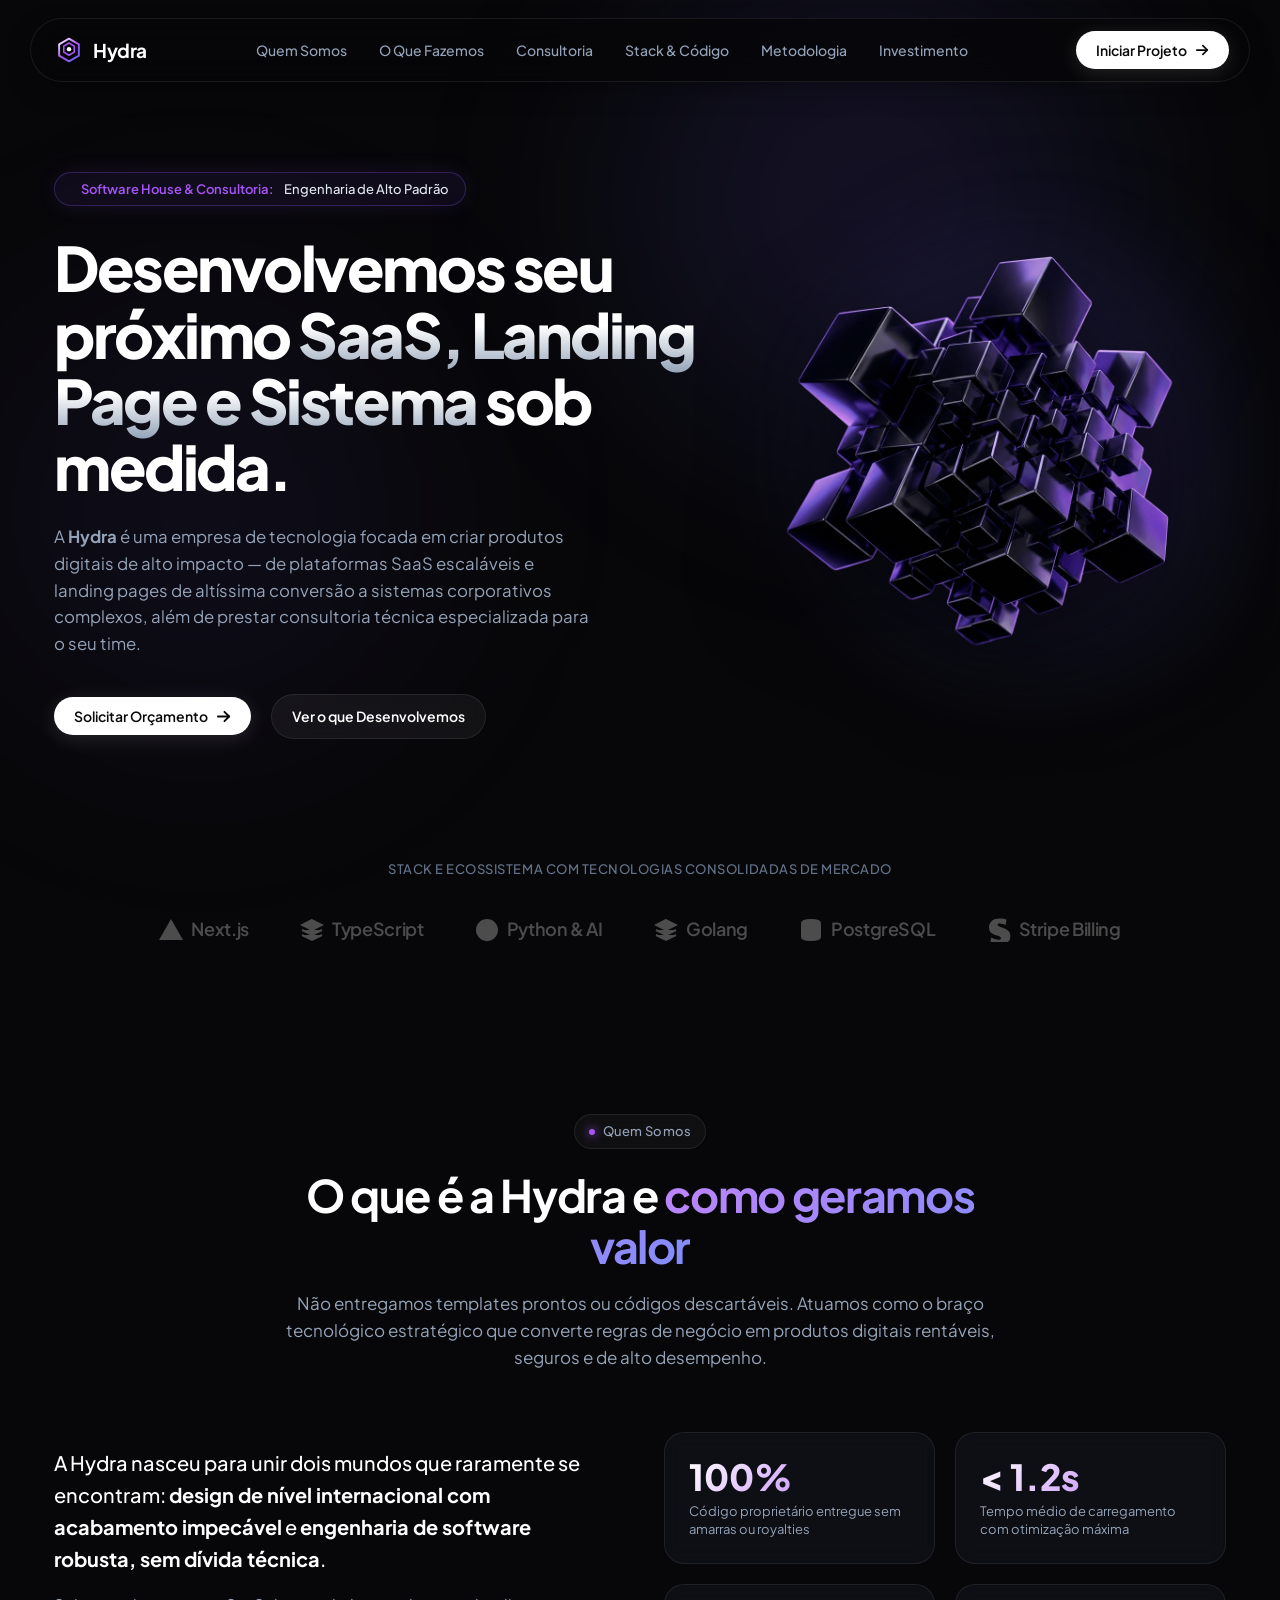
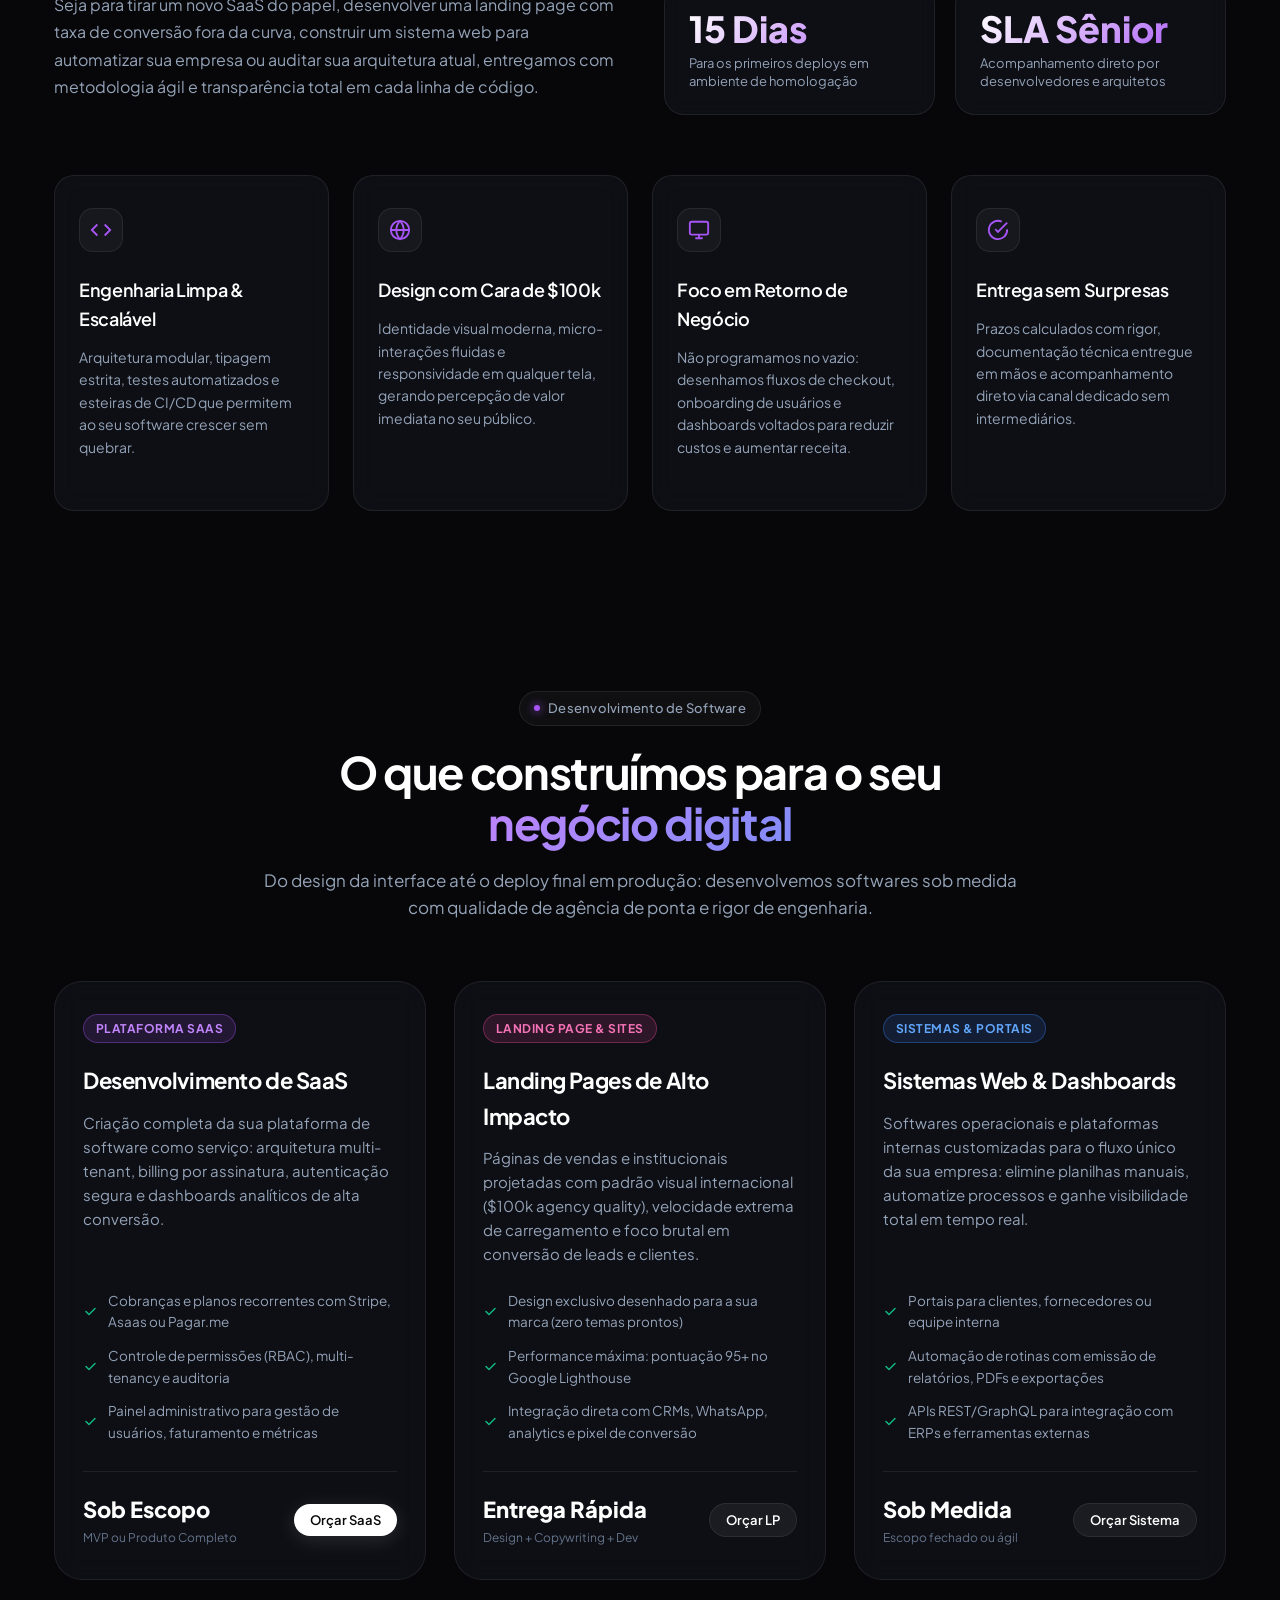
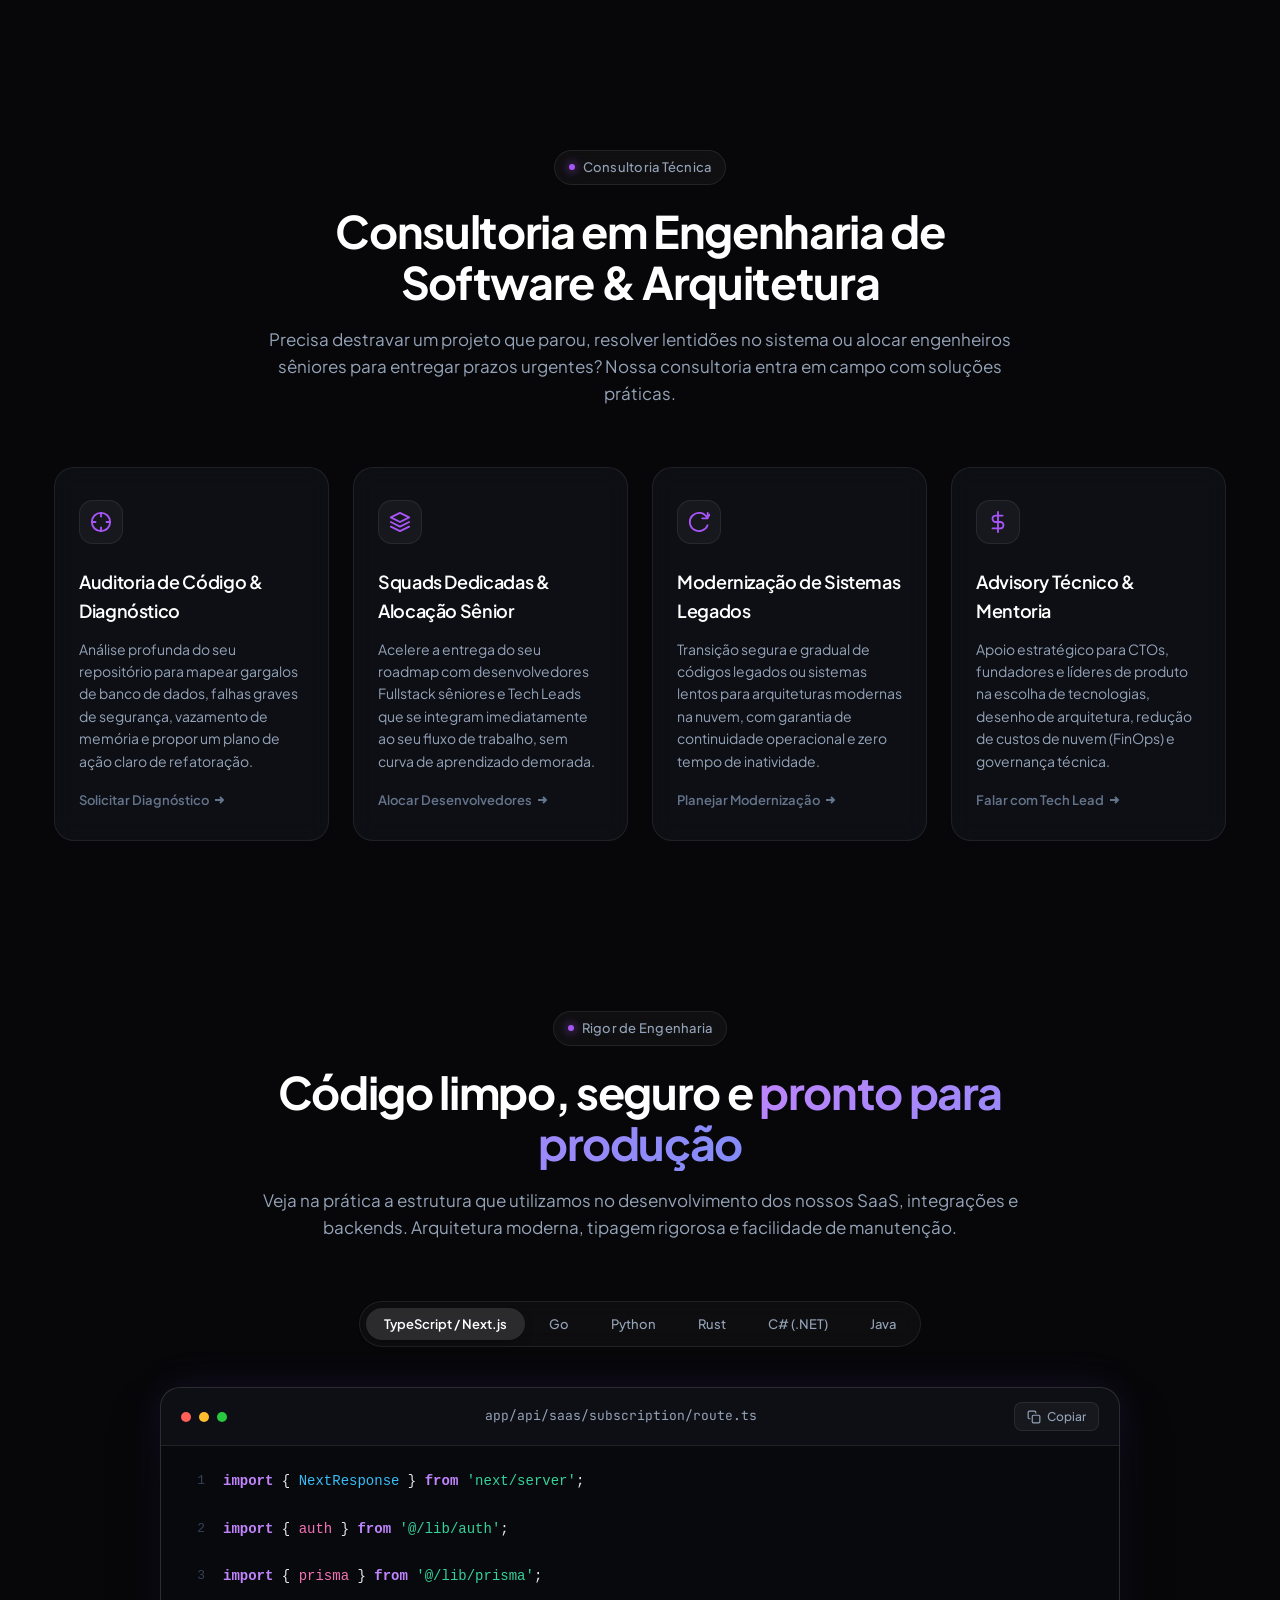
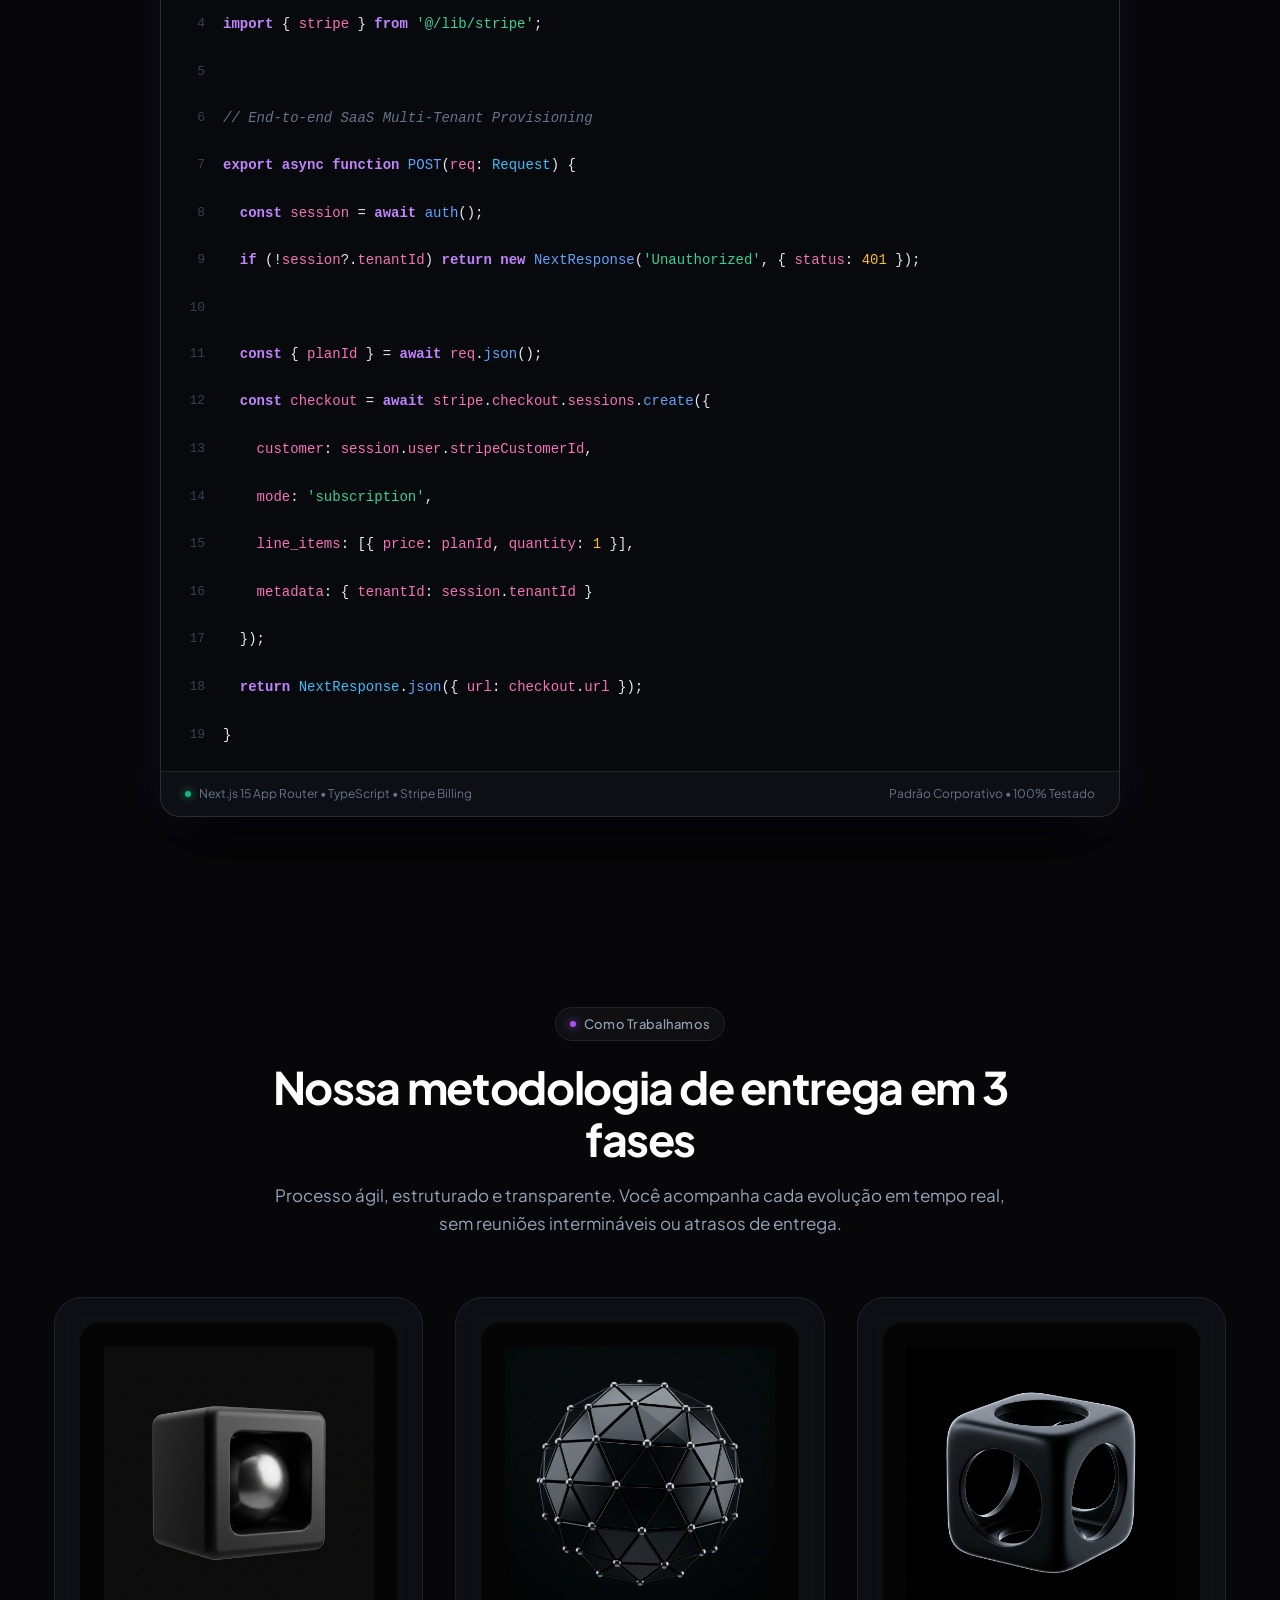
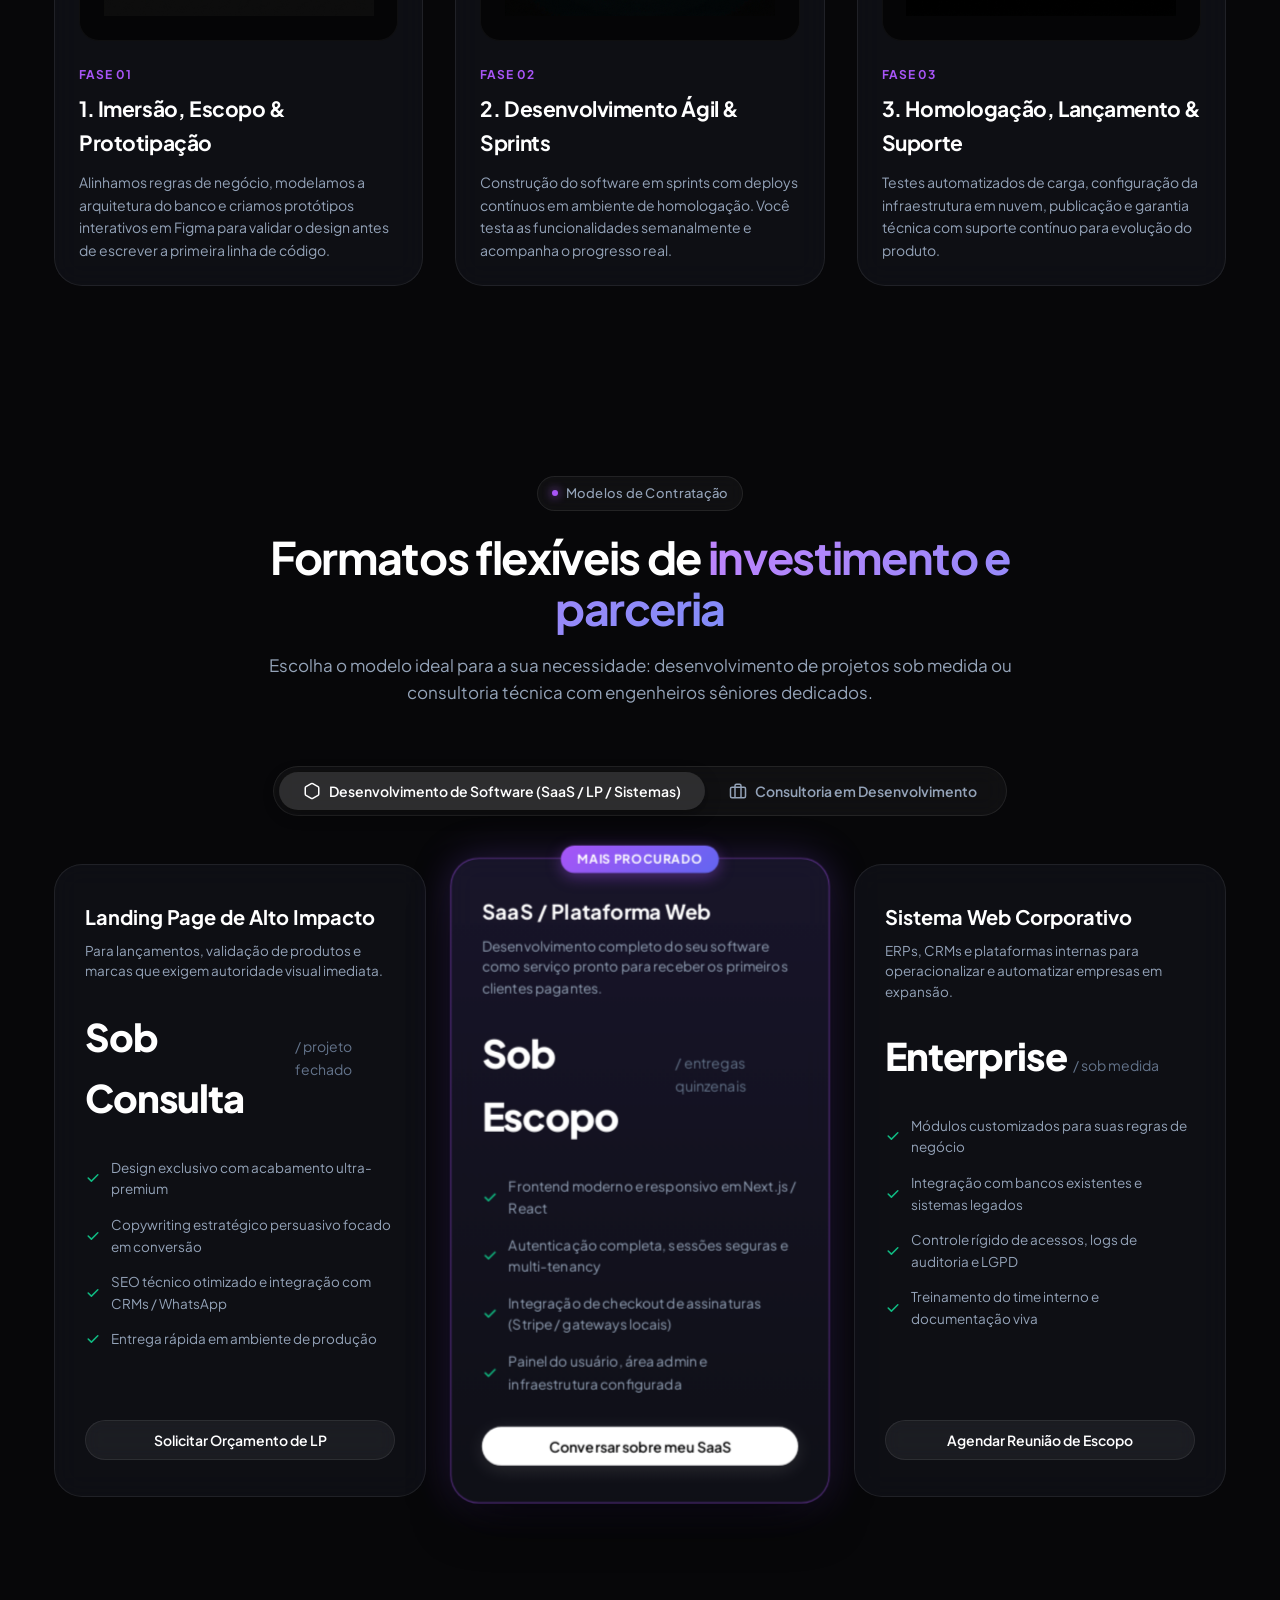
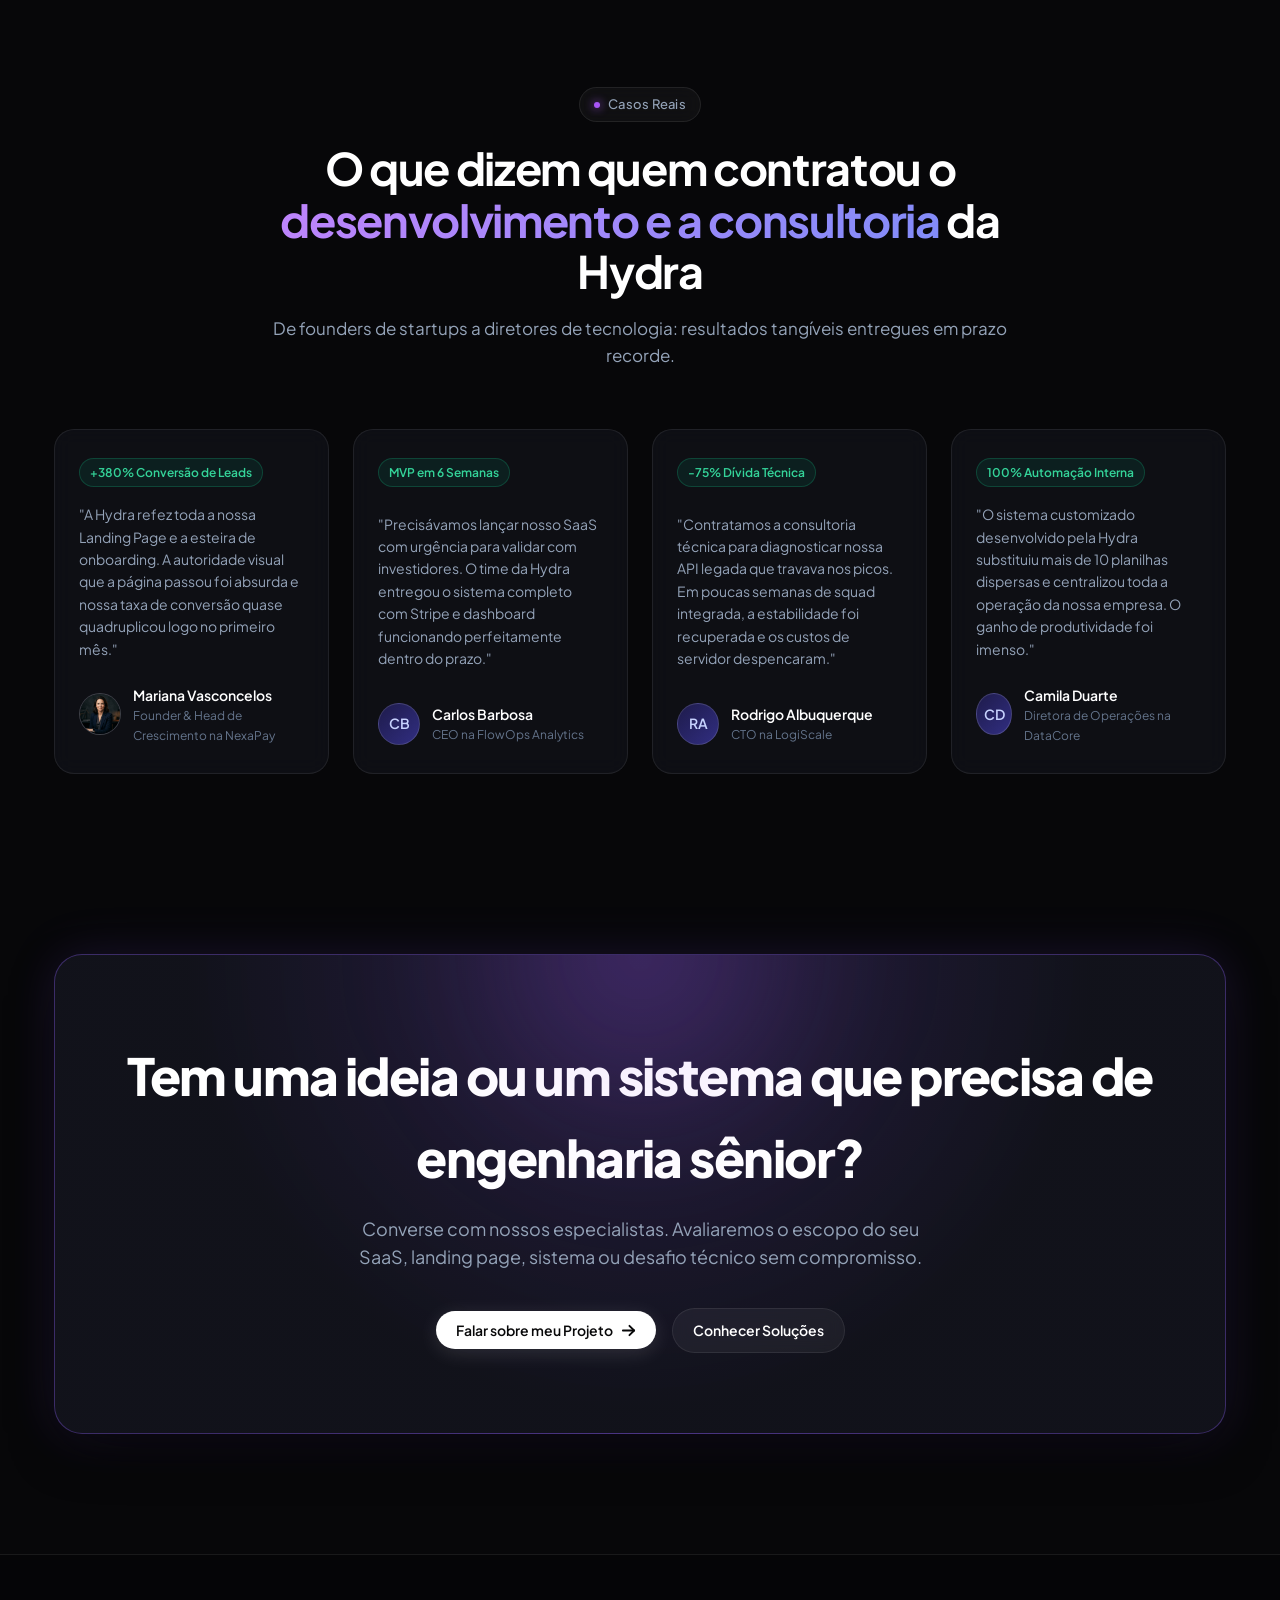
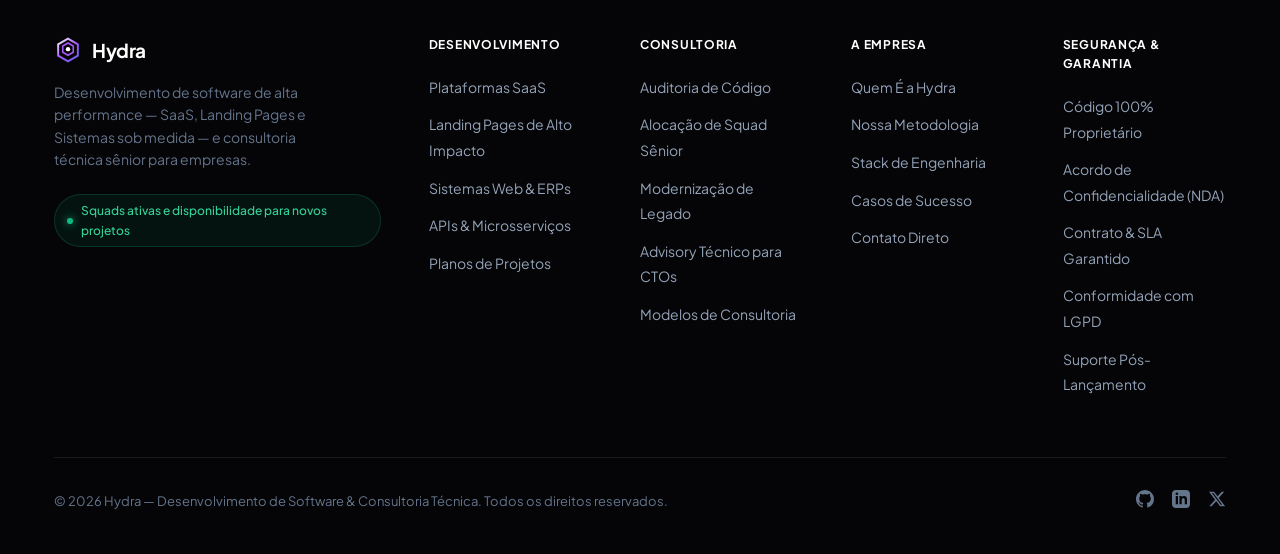
==== index.html @ 6af29d2d "firt commit" ====
<!DOCTYPE html>
<html lang="pt-BR">

<head>
  <meta charset="UTF-8">
  <meta name="viewport" content="width=device-width, initial-scale=1.0">
  <title>Hydra One — Desenvolvimento de Software & Consultoria Especializada</title>
  <meta name="description"
    content="A Hydra desenvolve softwares sob medida como SaaS, Landing Pages de alto impacto e sistemas corporativos, além de prestar consultoria técnica para acelerar e blindar a engenharia da sua empresa.">
  <meta name="theme-color" content="#070709">

  <!-- Open Graph -->
  <meta property="og:title" content="Hydra One — Desenvolvimento de Software & Consultoria">
  <meta property="og:description"
    content="Construímos SaaS, Landing Pages de alta conversão, sistemas corporativos e prestamos consultoria técnica sênior para times de desenvolvimento.">
  <meta property="og:type" content="website">

  <!-- Stylesheets -->
  <link rel="stylesheet" href="css/variables.css">
  <link rel="stylesheet" href="css/styles.css">
</head>

<body>

  <!-- ==========================================================================
       Header & Floating Glassmorphism Navigation
       ========================================================================== -->
  <header class="header-wrapper" id="main-header">
    <nav class="navbar" aria-label="Navegação Principal">
      <a href="#hero" class="logo-brand" id="brand-logo">
        <!-- Modern Geometric Hydra SVG Logo -->
        <svg class="logo-icon" viewBox="0 0 32 32" fill="none" xmlns="http://www.w3.org/2000/svg">
          <path d="M16 3L27.2583 9.5V22.5L16 29L4.74167 22.5V9.5L16 3Z" stroke="url(#hydra-grad)" stroke-width="2.2"
            stroke-linejoin="round" />
          <path d="M16 8L22 11.5V18.5L16 22L10 18.5V11.5L16 8Z" stroke="#a855f7" stroke-width="1.8"
            stroke-linejoin="round" />
          <circle cx="16" cy="15" r="2.5" fill="#ffffff" />
          <defs>
            <linearGradient id="hydra-grad" x1="4.74" y1="3" x2="27.25" y2="29" gradientUnits="userSpaceOnUse">
              <stop stop-color="#ffffff" />
              <stop offset="0.5" stop-color="#a855f7" />
              <stop offset="1" stop-color="#6366f1" />
            </linearGradient>
          </defs>
        </svg>
        <span>Hydra</span>
      </a>

      <ul class="nav-links">
        <li class="nav-item"><a href="#about">Quem Somos</a></li>
        <li class="nav-item"><a href="#solutions">O Que Fazemos</a></li>
        <li class="nav-item"><a href="#consulting">Consultoria</a></li>
        <li class="nav-item"><a href="#showcase">Stack & Código</a></li>
        <li class="nav-item"><a href="#how-it-works">Metodologia</a></li>
        <li class="nav-item"><a href="#pricing">Investimento</a></li>
      </ul>

      <div class="nav-actions">
        <button class="btn btn-primary" data-action="open-consultation" id="nav-cta-btn">
          <span>Iniciar Projeto</span>
          <svg width="14" height="14" viewBox="0 0 16 16" fill="none" stroke="currentColor" stroke-width="2"
            stroke-linecap="round" stroke-linejoin="round">
            <line x1="2" y1="8" x2="14" y2="8"></line>
            <polyline points="9 3 14 8 9 13"></polyline>
          </svg>
        </button>
        <button class="mobile-toggle" id="mobile-menu-toggle" aria-label="Abrir menu mobile">
          <svg width="22" height="22" viewBox="0 0 24 24" fill="none" stroke="currentColor" stroke-width="2">
            <line x1="3" y1="12" x2="21" y2="12"></line>
            <line x1="3" y1="6" x2="21" y2="6"></line>
            <line x1="3" y1="18" x2="21" y2="18"></line>
          </svg>
        </button>
      </div>
    </nav>
  </header>

  <!-- Mobile Menu Drawer (Oculto no Desktop) -->
  <div class="mobile-menu" id="mobile-menu-drawer">
    <a href="#about">Quem Somos</a>
    <a href="#solutions">O Que Fazemos</a>
    <a href="#consulting">Consultoria</a>
    <a href="#showcase">Stack & Código</a>
    <a href="#how-it-works">Metodologia</a>
    <a href="#pricing">Investimento</a>
    <button class="btn btn-primary" data-action="open-consultation" style="width: 100%; margin-top: 8px;">
      <span>Iniciar Projeto</span>
    </button>
  </div>

  <main>
    <!-- ==========================================================================
         Hero Section
         ========================================================================== -->
    <section class="hero-section" id="hero">
      <div class="container">
        <div class="hero-grid">
          <div class="hero-content">
            <div class="announcement-badge">
              <span class="dot"></span>
              <span class="badge-tag">Software House & Consultoria:</span>
              <span>Engenharia de Alto Padrão</span>
            </div>

            <h1 class="hero-title">
              Desenvolvemos seu próximo <span class="text-gradient">SaaS, Landing Page e Sistema</span> sob medida.
            </h1>

            <p class="hero-subtitle">
              A <strong>Hydra</strong> é uma empresa de tecnologia focada em criar produtos digitais de alto impacto —
              de plataformas SaaS escaláveis e landing pages de altíssima conversão a sistemas corporativos complexos,
              além de prestar consultoria técnica especializada para o seu time.
            </p>

            <div class="hero-cta-group">
              <button class="btn btn-primary" data-action="open-consultation" id="hero-primary-cta">
                <span>Solicitar Orçamento</span>
                <svg width="15" height="15" viewBox="0 0 16 16" fill="none" stroke="currentColor" stroke-width="2"
                  stroke-linecap="round" stroke-linejoin="round">
                  <line x1="2" y1="8" x2="14" y2="8"></line>
                  <polyline points="9 3 14 8 9 13"></polyline>
                </svg>
              </button>

              <a href="#solutions" class="btn btn-secondary" id="hero-secondary-cta">
                <span>Ver o que Desenvolvemos</span>
              </a>
            </div>
          </div>

          <!-- Hero 3D Metallic Cubes Visual (Fundo Transparente) -->
          <div class="hero-visual">
            <div class="visual-ambient-glow"></div>
            <div class="hero-image-wrapper">
              <img src="assets/images/hero-cubes.png" alt="Composição 3D de blocos de obsidiana e cromo da Hydra"
                class="hero-3d-img" width="520" height="520">
            </div>
          </div>
        </div>
      </div>
    </section>

    <!-- ==========================================================================
         Partners & Technologies Strip
         ========================================================================== -->
    <section class="partners-section">
      <div class="container">
        <p class="partners-title">Stack e ecossistema com tecnologias consolidadas de mercado</p>
        <div class="partners-strip">
          <div class="partner-logo" title="Next.js & React">
            <svg viewBox="0 0 24 24" fill="currentColor">
              <path d="M12 1L24 22H0L12 1Z" />
            </svg>
            <span>Next.js</span>
          </div>
          <div class="partner-logo" title="Node.js & TypeScript">
            <svg viewBox="0 0 24 24" fill="none" stroke="currentColor" stroke-width="2">
              <path d="M12 2L2 7l10 5 10-5-10-5zM2 17l10 5 10-5M2 12l10 5 10-5" />
            </svg>
            <span>TypeScript</span>
          </div>
          <div class="partner-logo" title="Python">
            <svg viewBox="0 0 24 24" fill="none" stroke="currentColor" stroke-width="2">
              <circle cx="12" cy="12" r="10"></circle>
              <path d="M12 2a14.5 14.5 0 0 0 0 20 14.5 14.5 0 0 0 0-20M2 12h20" />
            </svg>
            <span>Python & AI</span>
          </div>
          <div class="partner-logo" title="Go">
            <svg viewBox="0 0 24 24" fill="none" stroke="currentColor" stroke-width="2">
              <polygon points="12 2 2 7 12 12 22 7 12 2"></polygon>
              <polyline points="2 17 12 22 22 17"></polyline>
              <polyline points="2 12 12 17 22 12"></polyline>
            </svg>
            <span>Golang</span>
          </div>
          <div class="partner-logo" title="PostgreSQL">
            <svg viewBox="0 0 24 24" fill="none" stroke="currentColor" stroke-width="2">
              <ellipse cx="12" cy="5" rx="9" ry="3"></ellipse>
              <path d="M21 12c0 1.66-4 3-9 3s-9-1.34-9-3"></path>
              <path d="M3 5v14c0 1.66 4 3 9 3s9-1.34 9-3V5"></path>
            </svg>
            <span>PostgreSQL</span>
          </div>
          <div class="partner-logo" title="Stripe">
            <svg viewBox="0 0 24 24">
              <path
                d="M13.976 9.15c-2.172-.806-3.356-1.426-3.356-2.409 0-.831.683-1.305 1.901-1.305 2.227 0 4.515.858 6.09 1.631l.89-5.494C18.252.975 15.697.5 12.607.5 6.075.5 2.015 3.905 2.015 9.429c0 5.494 4.398 6.942 8.653 8.369 2.45.819 3.255 1.543 3.255 2.502 0 .973-.854 1.487-2.327 1.487-2.378 0-5.385-1.127-7.447-2.263L3.26 25.12c2.197 1.096 5.485 1.88 8.89 1.88 6.837 0 11.233-3.23 11.233-9.012 0-5.69-4.237-7.25-9.407-8.838z" />
            </svg>
            <span>Stripe Billing</span>
          </div>
        </div>
      </div>
    </section>

    <!-- ==========================================================================
         ABOUT HYDRA (Quem é a Hydra e o que nos diferencia)
         ========================================================================== -->
    <section class="about-section" id="about">
      <div class="container">
        <div class="section-header">
          <div class="section-badge">
            <span class="dot"></span>
            <span>Quem Somos</span>
          </div>
          <h2 class="section-title">
            O que é a Hydra e <span class="text-purple">como geramos valor</span>
          </h2>
          <p class="section-description">
            Não entregamos templates prontos ou códigos descartáveis. Atuamos como o braço tecnológico estratégico que
            converte regras de negócio em produtos digitais rentáveis, seguros e de alto desempenho.
          </p>
        </div>

        <div class="about-intro-grid">
          <div>
            <p class="about-text-lead">
              A Hydra nasceu para unir dois mundos que raramente se encontram: <strong>design de nível internacional com
                acabamento impecável</strong> e <strong>engenharia de software robusta, sem dívida técnica</strong>.
            </p>
            <p class="about-text-sub">
              Seja para tirar um novo SaaS do papel, desenvolver uma landing page com taxa de conversão fora da curva,
              construir um sistema web para automatizar sua empresa ou auditar sua arquitetura atual, entregamos com
              metodologia ágil e transparência total em cada linha de código.
            </p>
          </div>

          <div class="about-stats-strip">
            <div class="about-stat-box">
              <div class="about-stat-num">100%</div>
              <div class="about-stat-label">Código proprietário entregue sem amarras ou royalties</div>
            </div>
            <div class="about-stat-box">
              <div class="about-stat-num">&lt; 1.2s</div>
              <div class="about-stat-label">Tempo médio de carregamento com otimização máxima</div>
            </div>
            <div class="about-stat-box">
              <div class="about-stat-num">15 Dias</div>
              <div class="about-stat-label">Para os primeiros deploys em ambiente de homologação</div>
            </div>
            <div class="about-stat-box">
              <div class="about-stat-num">SLA Sênior</div>
              <div class="about-stat-label">Acompanhamento direto por desenvolvedores e arquitetos</div>
            </div>
          </div>
        </div>

        <!-- 4 Pillars Grid -->
        <div class="about-pillars-grid">
          <div class="feature-card">
            <div class="feature-icon-box">
              <svg viewBox="0 0 24 24" fill="none" stroke="currentColor" stroke-width="2">
                <polyline points="16 18 22 12 16 6"></polyline>
                <polyline points="8 6 2 12 8 18"></polyline>
              </svg>
            </div>
            <h3 class="feature-title">Engenharia Limpa & Escalável</h3>
            <p class="feature-text">
              Arquitetura modular, tipagem estrita, testes automatizados e esteiras de CI/CD que permitem ao seu
              software
              crescer sem quebrar.
            </p>
          </div>

          <div class="feature-card">
            <div class="feature-icon-box">
              <svg viewBox="0 0 24 24" fill="none" stroke="currentColor" stroke-width="2">
                <circle cx="12" cy="12" r="10"></circle>
                <path d="M12 2a14.5 14.5 0 0 0 0 20 14.5 14.5 0 0 0 0-20"></path>
                <path d="M2 12h20"></path>
              </svg>
            </div>
            <h3 class="feature-title">Design com Cara de $100k</h3>
            <p class="feature-text">
              Identidade visual moderna, micro-interações fluidas e responsividade em qualquer tela, gerando percepção
              de valor imediata no seu público.
            </p>
          </div>

          <div class="feature-card">
            <div class="feature-icon-box">
              <svg viewBox="0 0 24 24" fill="none" stroke="currentColor" stroke-width="2">
                <rect x="2" y="3" width="20" height="14" rx="2" ry="2"></rect>
                <line x1="8" y1="21" x2="16" y2="21"></line>
                <line x1="12" y1="17" x2="12" y2="21"></line>
              </svg>
            </div>
            <h3 class="feature-title">Foco em Retorno de Negócio</h3>
            <p class="feature-text">
              Não programamos no vazio: desenhamos fluxos de checkout, onboarding de usuários e dashboards voltados para
              reduzir custos e aumentar receita.
            </p>
          </div>

          <div class="feature-card">
            <div class="feature-icon-box">
              <svg viewBox="0 0 24 24" fill="none" stroke="currentColor" stroke-width="2">
                <path d="M22 11.08V12a10 10 0 1 1-5.93-9.14"></path>
                <polyline points="22 4 12 14.01 9 11.01"></polyline>
              </svg>
            </div>
            <h3 class="feature-title">Entrega sem Surpresas</h3>
            <p class="feature-text">
              Prazos calculados com rigor, documentação técnica entregue em mãos e acompanhamento direto via canal
              dedicado sem intermediários.
            </p>
          </div>
        </div>
      </div>
    </section>

    <!-- ==========================================================================
         WHAT WE DEVELOP (SaaS, Landing Pages, Sistemas Web e APIs)
         ========================================================================== -->
    <section class="products-section" id="solutions">
      <div class="container">
        <div class="section-header">
          <div class="section-badge">
            <span class="dot"></span>
            <span>Desenvolvimento de Software</span>
          </div>
          <h2 class="section-title">
            O que construímos para o seu <span class="text-purple">negócio digital</span>
          </h2>
          <p class="section-description">
            Do design da interface até o deploy final em produção: desenvolvemos softwares sob medida com qualidade de
            agência de ponta e rigor de engenharia.
          </p>
        </div>

        <div class="products-grid">
          <!-- Solution 1: SaaS Completo -->
          <div class="product-card">
            <div class="product-tag saas">Plataforma SaaS</div>
            <h3 class="product-title">Desenvolvimento de SaaS</h3>
            <p class="product-desc">
              Criação completa da sua plataforma de software como serviço: arquitetura multi-tenant, billing por
              assinatura, autenticação segura e dashboards analíticos de alta conversão.
            </p>
            <ul class="product-features-list">
              <li>
                <svg viewBox="0 0 20 20" fill="currentColor">
                  <path fill-rule="evenodd"
                    d="M16.707 5.293a1 1 0 010 1.414l-8 8a1 1 0 01-1.414 0l-4-4a1 1 0 011.414-1.414L8 12.586l7.293-7.293a1 1 0 011.414 0z"
                    clip-rule="evenodd" />
                </svg>
                <span>Cobranças e planos recorrentes com Stripe, Asaas ou Pagar.me</span>
              </li>
              <li>
                <svg viewBox="0 0 20 20" fill="currentColor">
                  <path fill-rule="evenodd"
                    d="M16.707 5.293a1 1 0 010 1.414l-8 8a1 1 0 01-1.414 0l-4-4a1 1 0 011.414-1.414L8 12.586l7.293-7.293a1 1 0 011.414 0z"
                    clip-rule="evenodd" />
                </svg>
                <span>Controle de permissões (RBAC), multi-tenancy e auditoria</span>
              </li>
              <li>
                <svg viewBox="0 0 20 20" fill="currentColor">
                  <path fill-rule="evenodd"
                    d="M16.707 5.293a1 1 0 010 1.414l-8 8a1 1 0 01-1.414 0l-4-4a1 1 0 011.414-1.414L8 12.586l7.293-7.293a1 1 0 011.414 0z"
                    clip-rule="evenodd" />
                </svg>
                <span>Painel administrativo para gestão de usuários, faturamento e métricas</span>
              </li>
            </ul>
            <div class="product-footer">
              <div class="product-price">
                <span class="product-price-val">Sob Escopo</span>
                <span class="product-price-sub">MVP ou Produto Completo</span>
              </div>
              <button class="btn btn-primary" data-action="open-consultation"
                style="padding: 8px 16px; font-size: 0.8125rem;">Orçar SaaS</button>
            </div>
          </div>

          <!-- Solution 2: Landing Pages de Alto Impacto -->
          <div class="product-card">
            <div class="product-tag lp">Landing Page & Sites</div>
            <h3 class="product-title">Landing Pages de Alto Impacto</h3>
            <p class="product-desc">
              Páginas de vendas e institucionais projetadas com padrão visual internacional ($100k agency quality),
              velocidade extrema de carregamento e foco brutal em conversão de leads e clientes.
            </p>
            <ul class="product-features-list">
              <li>
                <svg viewBox="0 0 20 20" fill="currentColor">
                  <path fill-rule="evenodd"
                    d="M16.707 5.293a1 1 0 010 1.414l-8 8a1 1 0 01-1.414 0l-4-4a1 1 0 011.414-1.414L8 12.586l7.293-7.293a1 1 0 011.414 0z"
                    clip-rule="evenodd" />
                </svg>
                <span>Design exclusivo desenhado para a sua marca (zero temas prontos)</span>
              </li>
              <li>
                <svg viewBox="0 0 20 20" fill="currentColor">
                  <path fill-rule="evenodd"
                    d="M16.707 5.293a1 1 0 010 1.414l-8 8a1 1 0 01-1.414 0l-4-4a1 1 0 011.414-1.414L8 12.586l7.293-7.293a1 1 0 011.414 0z"
                    clip-rule="evenodd" />
                </svg>
                <span>Performance máxima: pontuação 95+ no Google Lighthouse</span>
              </li>
              <li>
                <svg viewBox="0 0 20 20" fill="currentColor">
                  <path fill-rule="evenodd"
                    d="M16.707 5.293a1 1 0 010 1.414l-8 8a1 1 0 01-1.414 0l-4-4a1 1 0 011.414-1.414L8 12.586l7.293-7.293a1 1 0 011.414 0z"
                    clip-rule="evenodd" />
                </svg>
                <span>Integração direta com CRMs, WhatsApp, analytics e pixel de conversão</span>
              </li>
            </ul>
            <div class="product-footer">
              <div class="product-price">
                <span class="product-price-val">Entrega Rápida</span>
                <span class="product-price-sub">Design + Copywriting + Dev</span>
              </div>
              <button class="btn btn-secondary" data-action="open-consultation"
                style="padding: 8px 16px; font-size: 0.8125rem;">Orçar LP</button>
            </div>
          </div>

          <!-- Solution 3: Sistemas Web & ERPs/CRMs Customizados -->
          <div class="product-card">
            <div class="product-tag system">Sistemas & Portais</div>
            <h3 class="product-title">Sistemas Web & Dashboards</h3>
            <p class="product-desc">
              Softwares operacionais e plataformas internas customizadas para o fluxo único da sua empresa: elimine
              planilhas manuais, automatize processos e ganhe visibilidade total em tempo real.
            </p>
            <ul class="product-features-list">
              <li>
                <svg viewBox="0 0 20 20" fill="currentColor">
                  <path fill-rule="evenodd"
                    d="M16.707 5.293a1 1 0 010 1.414l-8 8a1 1 0 01-1.414 0l-4-4a1 1 0 011.414-1.414L8 12.586l7.293-7.293a1 1 0 011.414 0z"
                    clip-rule="evenodd" />
                </svg>
                <span>Portais para clientes, fornecedores ou equipe interna</span>
              </li>
              <li>
                <svg viewBox="0 0 20 20" fill="currentColor">
                  <path fill-rule="evenodd"
                    d="M16.707 5.293a1 1 0 010 1.414l-8 8a1 1 0 01-1.414 0l-4-4a1 1 0 011.414-1.414L8 12.586l7.293-7.293a1 1 0 011.414 0z"
                    clip-rule="evenodd" />
                </svg>
                <span>Automação de rotinas com emissão de relatórios, PDFs e exportações</span>
              </li>
              <li>
                <svg viewBox="0 0 20 20" fill="currentColor">
                  <path fill-rule="evenodd"
                    d="M16.707 5.293a1 1 0 010 1.414l-8 8a1 1 0 01-1.414 0l-4-4a1 1 0 011.414-1.414L8 12.586l7.293-7.293a1 1 0 011.414 0z"
                    clip-rule="evenodd" />
                </svg>
                <span>APIs REST/GraphQL para integração com ERPs e ferramentas externas</span>
              </li>
            </ul>
            <div class="product-footer">
              <div class="product-price">
                <span class="product-price-val">Sob Medida</span>
                <span class="product-price-sub">Escopo fechado ou ágil</span>
              </div>
              <button class="btn btn-secondary" data-action="open-consultation"
                style="padding: 8px 16px; font-size: 0.8125rem;">Orçar Sistema</button>
            </div>
          </div>
        </div>
      </div>
    </section>

    <!-- ==========================================================================
         SOFTWARE CONSULTING SECTION (Consultoria Técnica Especializada)
         ========================================================================== -->
    <section class="features-section" id="consulting">
      <div class="container">
        <div class="section-header">
          <div class="section-badge">
            <span class="dot"></span>
            <span>Consultoria Técnica</span>
          </div>
          <h2 class="section-title">Consultoria em Engenharia de Software & Arquitetura</h2>
          <p class="section-description">
            Precisa destravar um projeto que parou, resolver lentidões no sistema ou alocar engenheiros sêniores para
            entregar prazos urgentes? Nossa consultoria entra em campo com soluções práticas.
          </p>
        </div>

        <div class="features-grid">
          <!-- Card 1 -->
          <div class="feature-card">
            <div class="feature-icon-box">
              <svg viewBox="0 0 24 24" fill="none" stroke="currentColor" stroke-width="2" stroke-linecap="round"
                stroke-linejoin="round">
                <circle cx="12" cy="12" r="10"></circle>
                <line x1="22" y1="12" x2="18" y2="12"></line>
                <line x1="6" y1="12" x2="2" y2="12"></line>
                <line x1="12" y1="6" x2="12" y2="2"></line>
                <line x1="12" y1="22" x2="12" y2="18"></line>
              </svg>
            </div>
            <h3 class="feature-title">Auditoria de Código & Diagnóstico</h3>
            <p class="feature-text">
              Análise profunda do seu repositório para mapear gargalos de banco de dados, falhas graves de segurança,
              vazamento de memória e propor um plano de ação claro de refatoração.
            </p>
            <button class="feature-link" data-action="open-consultation"
              style="background: none; border: none; cursor: pointer; padding: 0;">
              <span>Solicitar Diagnóstico</span>
              <svg viewBox="0 0 12 12" fill="none" stroke="currentColor" stroke-width="2">
                <path d="M2 6H10M7 3L10 6L7 9" />
              </svg>
            </button>
          </div>

          <!-- Card 2 -->
          <div class="feature-card">
            <div class="feature-icon-box">
              <svg viewBox="0 0 24 24" fill="none" stroke="currentColor" stroke-width="2" stroke-linecap="round"
                stroke-linejoin="round">
                <polygon points="12 2 2 7 12 12 22 7 12 2"></polygon>
                <polyline points="2 17 12 22 22 17"></polyline>
                <polyline points="2 12 12 17 22 12"></polyline>
              </svg>
            </div>
            <h3 class="feature-title">Squads Dedicadas & Alocação Sênior</h3>
            <p class="feature-text">
              Acelere a entrega do seu roadmap com desenvolvedores Fullstack sêniores e Tech Leads que se integram
              imediatamente ao seu fluxo de trabalho, sem curva de aprendizado demorada.
            </p>
            <button class="feature-link" data-action="open-consultation"
              style="background: none; border: none; cursor: pointer; padding: 0;">
              <span>Alocar Desenvolvedores</span>
              <svg viewBox="0 0 12 12" fill="none" stroke="currentColor" stroke-width="2">
                <path d="M2 6H10M7 3L10 6L7 9" />
              </svg>
            </button>
          </div>

          <!-- Card 3 -->
          <div class="feature-card">
            <div class="feature-icon-box">
              <svg viewBox="0 0 24 24" fill="none" stroke="currentColor" stroke-width="2" stroke-linecap="round"
                stroke-linejoin="round">
                <path d="M21.5 2v6h-6M21.34 15.57a10 10 0 1 1-.57-8.38l5.67-5.67" />
              </svg>
            </div>
            <h3 class="feature-title">Modernização de Sistemas Legados</h3>
            <p class="feature-text">
              Transição segura e gradual de códigos legados ou sistemas lentos para arquiteturas modernas na nuvem, com
              garantia de continuidade operacional e zero tempo de inatividade.
            </p>
            <button class="feature-link" data-action="open-consultation"
              style="background: none; border: none; cursor: pointer; padding: 0;">
              <span>Planejar Modernização</span>
              <svg viewBox="0 0 12 12" fill="none" stroke="currentColor" stroke-width="2">
                <path d="M2 6H10M7 3L10 6L7 9" />
              </svg>
            </button>
          </div>

          <!-- Card 4 -->
          <div class="feature-card">
            <div class="feature-icon-box">
              <svg viewBox="0 0 24 24" fill="none" stroke="currentColor" stroke-width="2" stroke-linecap="round"
                stroke-linejoin="round">
                <line x1="12" y1="1" x2="12" y2="23"></line>
                <path d="M17 5H9.5a3.5 3.5 0 0 0 0 7h5a3.5 3.5 0 0 1 0 7H6"></path>
              </svg>
            </div>
            <h3 class="feature-title">Advisory Técnico & Mentoria</h3>
            <p class="feature-text">
              Apoio estratégico para CTOs, fundadores e líderes de produto na escolha de tecnologias, desenho de
              arquitetura, redução de custos de nuvem (FinOps) e governança técnica.
            </p>
            <button class="feature-link" data-action="open-consultation"
              style="background: none; border: none; cursor: pointer; padding: 0;">
              <span>Falar com Tech Lead</span>
              <svg viewBox="0 0 12 12" fill="none" stroke="currentColor" stroke-width="2">
                <path d="M2 6H10M7 3L10 6L7 9" />
              </svg>
            </button>
          </div>
        </div>
      </div>
    </section>

    <!-- ==========================================================================
         Technical Showcase (Interactive Sandbox)
         ========================================================================== -->
    <section class="showcase-section" id="showcase">
      <div class="container">
        <div class="section-header">
          <div class="section-badge">
            <span class="dot"></span>
            <span>Rigor de Engenharia</span>
          </div>
          <h2 class="section-title">
            Código limpo, seguro e <span class="text-purple">pronto para produção</span>
          </h2>
          <p class="section-description">
            Veja na prática a estrutura que utilizamos no desenvolvimento dos nossos SaaS, integrações e backends.
            Arquitetura moderna, tipagem rigorosa e facilidade de manutenção.
          </p>
        </div>

        <!-- Language Tabs Bar -->
        <div class="tech-tabs-wrapper">
          <div class="tech-tabs-bar" role="tablist">
            <button class="tab-btn active" data-lang="typescript" role="tab" id="tab-ts">
              <span>TypeScript / Next.js</span>
            </button>
            <button class="tab-btn" data-lang="go" role="tab" id="tab-go">
              <span>Go</span>
            </button>
            <button class="tab-btn" data-lang="python" role="tab" id="tab-py">
              <span>Python</span>
            </button>
            <button class="tab-btn" data-lang="rust" role="tab" id="tab-rs">
              <span>Rust</span>
            </button>
            <button class="tab-btn" data-lang="csharp" role="tab" id="tab-cs">
              <span>C# (.NET)</span>
            </button>
            <button class="tab-btn" data-lang="java" role="tab" id="tab-java">
              <span>Java</span>
            </button>
          </div>
        </div>

        <!-- Interactive Terminal Sandbox -->
        <div class="code-sandbox-container">
          <div class="terminal-header">
            <div class="terminal-dots">
              <span class="terminal-dot close"></span>
              <span class="terminal-dot min"></span>
              <span class="terminal-dot max"></span>
            </div>
            <div class="terminal-filename" id="code-filename">app/api/saas/subscription/route.ts</div>
            <button class="btn-copy-code" id="btn-copy" aria-label="Copiar código">
              <svg viewBox="0 0 24 24" fill="none" stroke="currentColor" stroke-width="2" stroke-linecap="round"
                stroke-linejoin="round">
                <rect x="9" y="9" width="13" height="13" rx="2" ry="2"></rect>
                <path d="M5 15H4a2 2 0 0 1-2-2V4a2 2 0 0 1 2-2h9a2 2 0 0 1 2 2v1"></path>
              </svg>
              <span>Copiar</span>
            </button>
          </div>

          <div class="code-editor-body" id="code-content">
            <pre><code><span class="code-line"><span class="line-number">1</span><span class="line-code"><span class="syn-kw">import</span> { <span class="syn-type">NextResponse</span> } <span class="syn-kw">from</span> <span class="syn-str">'next/server'</span>;</span></span>
<span class="code-line"><span class="line-number">2</span><span class="line-code"><span class="syn-kw">import</span> { <span class="syn-prop">auth</span> } <span class="syn-kw">from</span> <span class="syn-str">'@/lib/auth'</span>;</span></span>
<span class="code-line"><span class="line-number">3</span><span class="line-code"><span class="syn-kw">import</span> { <span class="syn-prop">prisma</span> } <span class="syn-kw">from</span> <span class="syn-str">'@/lib/prisma'</span>;</span></span>
<span class="code-line"><span class="line-number">4</span><span class="line-code"><span class="syn-kw">import</span> { <span class="syn-prop">stripe</span> } <span class="syn-kw">from</span> <span class="syn-str">'@/lib/stripe'</span>;</span></span>
<span class="code-line"><span class="line-number">5</span><span class="line-code"></span></span>
<span class="code-line"><span class="line-number">6</span><span class="line-code"><span class="syn-comment">// End-to-end SaaS Multi-Tenant Provisioning</span></span></span>
<span class="code-line"><span class="line-number">7</span><span class="line-code"><span class="syn-kw">export async function</span> <span class="syn-fn">POST</span>(<span class="syn-prop">req</span>: <span class="syn-type">Request</span>) {</span></span>
<span class="code-line"><span class="line-number">8</span><span class="line-code">  <span class="syn-kw">const</span> <span class="syn-prop">session</span> = <span class="syn-kw">await</span> <span class="syn-fn">auth</span>();</span></span>
<span class="code-line"><span class="line-number">9</span><span class="line-code">  <span class="syn-kw">if</span> (!<span class="syn-prop">session</span>?.<span class="syn-prop">tenantId</span>) <span class="syn-kw">return new</span> <span class="syn-fn">NextResponse</span>(<span class="syn-str">'Unauthorized'</span>, { <span class="syn-prop">status</span>: <span class="syn-num">401</span> });</span></span>
<span class="code-line"><span class="line-number">10</span><span class="line-code"></span></span>
<span class="code-line"><span class="line-number">11</span><span class="line-code">  <span class="syn-kw">const</span> { <span class="syn-prop">planId</span> } = <span class="syn-kw">await</span> <span class="syn-prop">req</span>.<span class="syn-fn">json</span>();</span></span>
<span class="code-line"><span class="line-number">12</span><span class="line-code">  <span class="syn-kw">const</span> <span class="syn-prop">checkout</span> = <span class="syn-kw">await</span> <span class="syn-prop">stripe</span>.<span class="syn-prop">checkout</span>.<span class="syn-prop">sessions</span>.<span class="syn-fn">create</span>({</span></span>
<span class="code-line"><span class="line-number">13</span><span class="line-code">    <span class="syn-prop">customer</span>: <span class="syn-prop">session</span>.<span class="syn-prop">user</span>.<span class="syn-prop">stripeCustomerId</span>,</span></span>
<span class="code-line"><span class="line-number">14</span><span class="line-code">    <span class="syn-prop">mode</span>: <span class="syn-str">'subscription'</span>,</span></span>
<span class="code-line"><span class="line-number">15</span><span class="line-code">    <span class="syn-prop">line_items</span>: [{ <span class="syn-prop">price</span>: <span class="syn-prop">planId</span>, <span class="syn-prop">quantity</span>: <span class="syn-num">1</span> }],</span></span>
<span class="code-line"><span class="line-number">16</span><span class="line-code">    <span class="syn-prop">metadata</span>: { <span class="syn-prop">tenantId</span>: <span class="syn-prop">session</span>.<span class="syn-prop">tenantId</span> }</span></span>
<span class="code-line"><span class="line-number">17</span><span class="line-code">  });</span></span>
<span class="code-line"><span class="line-number">18</span><span class="line-code">  <span class="syn-kw">return</span> <span class="syn-type">NextResponse</span>.<span class="syn-fn">json</span>({ <span class="syn-prop">url</span>: <span class="syn-prop">checkout</span>.<span class="syn-prop">url</span> });</span></span>
<span class="code-line"><span class="line-number">19</span><span class="line-code">}</span></span></code></pre>
          </div>

          <div class="terminal-footer">
            <div class="terminal-status">
              <span class="terminal-status-dot"></span>
              <span id="code-status-text">Next.js 15 App Router • TypeScript • Stripe Billing</span>
            </div>
            <span>Padrão Corporativo • 100% Testado</span>
          </div>
        </div>
      </div>
    </section>

    <!-- ==========================================================================
         HOW IT WORKS (Metodologia em 3 Fases com os 3D Renders)
         ========================================================================== -->
    <section class="how-it-works-section" id="how-it-works">
      <div class="container">
        <div class="section-header">
          <div class="section-badge">
            <span class="dot"></span>
            <span>Como Trabalhamos</span>
          </div>
          <h2 class="section-title">Nossa metodologia de entrega em 3 fases</h2>
          <p class="section-description">
            Processo ágil, estruturado e transparente. Você acompanha cada evolução em tempo real, sem reuniões
            intermináveis ou atrasos de entrega.
          </p>
        </div>

        <div class="steps-grid">
          <!-- Step 1 -->
          <div class="step-card">
            <div class="step-image-container">
              <img src="assets/images/step-1-cube.jpg" alt="Objeto 3D cubo de obsidiana com esfera interna" width="300"
                height="300" loading="lazy">
            </div>
            <div class="step-badge">Fase 01</div>
            <h3 class="step-title">1. Imersão, Escopo & Prototipação</h3>
            <p class="step-desc">
              Alinhamos regras de negócio, modelamos a arquitetura do banco e criamos protótipos interativos em Figma
              para validar o design antes de escrever a primeira linha de código.
            </p>
          </div>

          <!-- Step 2 -->
          <div class="step-card">
            <div class="step-image-container">
              <img src="assets/images/step-2-polyhedron.jpg"
                alt="Objeto 3D poliedro geodésico de obsidiana com nós de cromo" width="300" height="300"
                loading="lazy">
            </div>
            <div class="step-badge">Fase 02</div>
            <h3 class="step-title">2. Desenvolvimento Ágil & Sprints</h3>
            <p class="step-desc">
              Construção do software em sprints com deploys contínuos em ambiente de homologação. Você testa as
              funcionalidades semanalmente e acompanha o progresso real.
            </p>
          </div>

          <!-- Step 3 -->
          <div class="step-card">
            <div class="step-image-container">
              <img src="assets/images/step-3-hollow-cube.jpg" alt="Objeto 3D cubo perfurado em preto fosco e cromo"
                width="300" height="300" loading="lazy">
            </div>
            <div class="step-badge">Fase 03</div>
            <h3 class="step-title">3. Homologação, Lançamento & Suporte</h3>
            <p class="step-desc">
              Testes automatizados de carga, configuração da infraestrutura em nuvem, publicação e garantia técnica com
              suporte contínuo para evolução do produto.
            </p>
          </div>
        </div>
      </div>
    </section>

    <!-- ==========================================================================
         PRICING & ENGAGEMENT MODELS (Alternador: Projetos vs Consultoria)
         ========================================================================== -->
    <section class="pricing-section" id="pricing">
      <div class="container">
        <div class="section-header">
          <div class="section-badge">
            <span class="dot"></span>
            <span>Modelos de Contratação</span>
          </div>
          <h2 class="section-title">
            Formatos flexíveis de <span class="text-purple">investimento e parceria</span>
          </h2>
          <p class="section-description">
            Escolha o modelo ideal para a sua necessidade: desenvolvimento de projetos sob medida ou consultoria técnica
            com engenheiros sêniores dedicados.
          </p>
        </div>

        <!-- Interactive Toggle between Projects & Consulting -->
        <div class="offering-toggle-wrapper">
          <div class="offering-toggle" role="tablist">
            <button class="offering-btn active" data-target="panel-products" id="btn-tab-products" role="tab">
              <svg width="18" height="18" viewBox="0 0 24 24" fill="none" stroke="currentColor" stroke-width="2">
                <path
                  d="M21 16V8a2 2 0 0 0-1-1.73l-7-4a2 2 0 0 0-2 0l-7 4A2 2 0 0 0 3 8v8a2 2 0 0 0 1 1.73l7 4a2 2 0 0 0 2 0l7-4A2 2 0 0 0 21 16z">
                </path>
              </svg>
              <span>Desenvolvimento de Software (SaaS / LP / Sistemas)</span>
            </button>
            <button class="offering-btn" data-target="panel-consulting" id="btn-tab-consulting" role="tab">
              <svg width="18" height="18" viewBox="0 0 24 24" fill="none" stroke="currentColor" stroke-width="2">
                <rect x="2" y="7" width="20" height="14" rx="2" ry="2"></rect>
                <path d="M16 21V5a2 2 0 0 0-2-2h-4a2 2 0 0 0-2 2v16"></path>
              </svg>
              <span>Consultoria em Desenvolvimento</span>
            </button>
          </div>
        </div>

        <!-- Panel 1: Software Projects -->
        <div class="pricing-panel active" id="panel-products">
          <div class="pricing-grid">
            <!-- Project Plan 1: Landing Page Premium -->
            <div class="pricing-card">
              <div class="plan-header">
                <h3 class="plan-name">Landing Page de Alto Impacto</h3>
                <p class="plan-desc">Para lançamentos, validação de produtos e marcas que exigem autoridade visual
                  imediata.</p>
              </div>
              <div class="plan-price-box">
                <span class="plan-price-num">Sob Consulta</span>
                <span class="plan-price-period">/ projeto fechado</span>
              </div>
              <ul class="plan-features">
                <li>
                  <svg viewBox="0 0 20 20" fill="currentColor">
                    <path fill-rule="evenodd"
                      d="M16.707 5.293a1 1 0 010 1.414l-8 8a1 1 0 01-1.414 0l-4-4a1 1 0 011.414-1.414L8 12.586l7.293-7.293a1 1 0 011.414 0z"
                      clip-rule="evenodd" />
                  </svg>
                  <span>Design exclusivo com acabamento ultra-premium</span>
                </li>
                <li>
                  <svg viewBox="0 0 20 20" fill="currentColor">
                    <path fill-rule="evenodd"
                      d="M16.707 5.293a1 1 0 010 1.414l-8 8a1 1 0 01-1.414 0l-4-4a1 1 0 011.414-1.414L8 12.586l7.293-7.293a1 1 0 011.414 0z"
                      clip-rule="evenodd" />
                  </svg>
                  <span>Copywriting estratégico persuasivo focado em conversão</span>
                </li>
                <li>
                  <svg viewBox="0 0 20 20" fill="currentColor">
                    <path fill-rule="evenodd"
                      d="M16.707 5.293a1 1 0 010 1.414l-8 8a1 1 0 01-1.414 0l-4-4a1 1 0 011.414-1.414L8 12.586l7.293-7.293a1 1 0 011.414 0z"
                      clip-rule="evenodd" />
                  </svg>
                  <span>SEO técnico otimizado e integração com CRMs / WhatsApp</span>
                </li>
                <li>
                  <svg viewBox="0 0 20 20" fill="currentColor">
                    <path fill-rule="evenodd"
                      d="M16.707 5.293a1 1 0 010 1.414l-8 8a1 1 0 01-1.414 0l-4-4a1 1 0 011.414-1.414L8 12.586l7.293-7.293a1 1 0 011.414 0z"
                      clip-rule="evenodd" />
                  </svg>
                  <span>Entrega rápida em ambiente de produção</span>
                </li>
              </ul>
              <button class="btn btn-secondary" data-action="open-consultation" style="width: 100%;">Solicitar
                Orçamento de LP</button>
            </div>

            <!-- Project Plan 2: SaaS MVP / Plataforma (Featured) -->
            <div class="pricing-card featured">
              <span class="pricing-badge">Mais Procurado</span>
              <div class="plan-header">
                <h3 class="plan-name">SaaS / Plataforma Web</h3>
                <p class="plan-desc">Desenvolvimento completo do seu software como serviço pronto para receber os
                  primeiros clientes pagantes.</p>
              </div>
              <div class="plan-price-box">
                <span class="plan-price-num">Sob Escopo</span>
                <span class="plan-price-period">/ entregas quinzenais</span>
              </div>
              <ul class="plan-features">
                <li>
                  <svg viewBox="0 0 20 20" fill="currentColor">
                    <path fill-rule="evenodd"
                      d="M16.707 5.293a1 1 0 010 1.414l-8 8a1 1 0 01-1.414 0l-4-4a1 1 0 011.414-1.414L8 12.586l7.293-7.293a1 1 0 011.414 0z"
                      clip-rule="evenodd" />
                  </svg>
                  <span>Frontend moderno e responsivo em Next.js / React</span>
                </li>
                <li>
                  <svg viewBox="0 0 20 20" fill="currentColor">
                    <path fill-rule="evenodd"
                      d="M16.707 5.293a1 1 0 010 1.414l-8 8a1 1 0 01-1.414 0l-4-4a1 1 0 011.414-1.414L8 12.586l7.293-7.293a1 1 0 011.414 0z"
                      clip-rule="evenodd" />
                  </svg>
                  <span>Autenticação completa, sessões seguras e multi-tenancy</span>
                </li>
                <li>
                  <svg viewBox="0 0 20 20" fill="currentColor">
                    <path fill-rule="evenodd"
                      d="M16.707 5.293a1 1 0 010 1.414l-8 8a1 1 0 01-1.414 0l-4-4a1 1 0 011.414-1.414L8 12.586l7.293-7.293a1 1 0 011.414 0z"
                      clip-rule="evenodd" />
                  </svg>
                  <span>Integração de checkout de assinaturas (Stripe / gateways locais)</span>
                </li>
                <li>
                  <svg viewBox="0 0 20 20" fill="currentColor">
                    <path fill-rule="evenodd"
                      d="M16.707 5.293a1 1 0 010 1.414l-8 8a1 1 0 01-1.414 0l-4-4a1 1 0 011.414-1.414L8 12.586l7.293-7.293a1 1 0 011.414 0z"
                      clip-rule="evenodd" />
                  </svg>
                  <span>Painel do usuário, área admin e infraestrutura configurada</span>
                </li>
              </ul>
              <button class="btn btn-primary" data-action="open-consultation" style="width: 100%;">Conversar sobre meu
                SaaS</button>
            </div>

            <!-- Project Plan 3: Sistema Corporativo Enterprise -->
            <div class="pricing-card">
              <div class="plan-header">
                <h3 class="plan-name">Sistema Web Corporativo</h3>
                <p class="plan-desc">ERPs, CRMs e plataformas internas para operacionalizar e automatizar empresas em
                  expansão.</p>
              </div>
              <div class="plan-price-box">
                <span class="plan-price-num">Enterprise</span>
                <span class="plan-price-period">/ sob medida</span>
              </div>
              <ul class="plan-features">
                <li>
                  <svg viewBox="0 0 20 20" fill="currentColor">
                    <path fill-rule="evenodd"
                      d="M16.707 5.293a1 1 0 010 1.414l-8 8a1 1 0 01-1.414 0l-4-4a1 1 0 011.414-1.414L8 12.586l7.293-7.293a1 1 0 011.414 0z"
                      clip-rule="evenodd" />
                  </svg>
                  <span>Módulos customizados para suas regras de negócio</span>
                </li>
                <li>
                  <svg viewBox="0 0 20 20" fill="currentColor">
                    <path fill-rule="evenodd"
                      d="M16.707 5.293a1 1 0 010 1.414l-8 8a1 1 0 01-1.414 0l-4-4a1 1 0 011.414-1.414L8 12.586l7.293-7.293a1 1 0 011.414 0z"
                      clip-rule="evenodd" />
                  </svg>
                  <span>Integração com bancos existentes e sistemas legados</span>
                </li>
                <li>
                  <svg viewBox="0 0 20 20" fill="currentColor">
                    <path fill-rule="evenodd"
                      d="M16.707 5.293a1 1 0 010 1.414l-8 8a1 1 0 01-1.414 0l-4-4a1 1 0 011.414-1.414L8 12.586l7.293-7.293a1 1 0 011.414 0z"
                      clip-rule="evenodd" />
                  </svg>
                  <span>Controle rígido de acessos, logs de auditoria e LGPD</span>
                </li>
                <li>
                  <svg viewBox="0 0 20 20" fill="currentColor">
                    <path fill-rule="evenodd"
                      d="M16.707 5.293a1 1 0 010 1.414l-8 8a1 1 0 01-1.414 0l-4-4a1 1 0 011.414-1.414L8 12.586l7.293-7.293a1 1 0 011.414 0z"
                      clip-rule="evenodd" />
                  </svg>
                  <span>Treinamento do time interno e documentação viva</span>
                </li>
              </ul>
              <button class="btn btn-secondary" data-action="open-consultation" style="width: 100%;">Agendar Reunião de
                Escopo</button>
            </div>
          </div>
        </div>

        <!-- Panel 2: Consulting Services -->
        <div class="pricing-panel" id="panel-consulting">
          <div class="pricing-grid">
            <!-- Consulting Plan 1: Auditoria & Diagnóstico -->
            <div class="pricing-card">
              <div class="plan-header">
                <h3 class="plan-name">Auditoria & Diagnóstico Técnico</h3>
                <p class="plan-desc">Mapeamento minucioso do seu repositório para destravar lentidões, bugs e dívida
                  técnica.</p>
              </div>
              <div class="plan-price-box">
                <span class="plan-price-num">Sprint Única</span>
                <span class="plan-price-period">/ diagnóstico intensivo</span>
              </div>
              <ul class="plan-features">
                <li>
                  <svg viewBox="0 0 20 20" fill="currentColor">
                    <path fill-rule="evenodd"
                      d="M16.707 5.293a1 1 0 010 1.414l-8 8a1 1 0 01-1.414 0l-4-4a1 1 0 011.414-1.414L8 12.586l7.293-7.293a1 1 0 011.414 0z"
                      clip-rule="evenodd" />
                  </svg>
                  <span>Análise minuciosa de consultas de banco de dados e gargalos</span>
                </li>
                <li>
                  <svg viewBox="0 0 20 20" fill="currentColor">
                    <path fill-rule="evenodd"
                      d="M16.707 5.293a1 1 0 010 1.414l-8 8a1 1 0 01-1.414 0l-4-4a1 1 0 011.414-1.414L8 12.586l7.293-7.293a1 1 0 011.414 0z"
                      clip-rule="evenodd" />
                  </svg>
                  <span>Verificação de vulnerabilidades de segurança e injeções</span>
                </li>
                <li>
                  <svg viewBox="0 0 20 20" fill="currentColor">
                    <path fill-rule="evenodd"
                      d="M16.707 5.293a1 1 0 010 1.414l-8 8a1 1 0 01-1.414 0l-4-4a1 1 0 011.414-1.414L8 12.586l7.293-7.293a1 1 0 011.414 0z"
                      clip-rule="evenodd" />
                  </svg>
                  <span>Relatório executivo + Plano de refatoração passo a passo</span>
                </li>
              </ul>
              <button class="btn btn-secondary" data-action="open-consultation" style="width: 100%;">Contratar
                Auditoria</button>
            </div>

            <!-- Consulting Plan 2: Squad Dedicado Sênior (Featured) -->
            <div class="pricing-card featured">
              <span class="pricing-badge">Mais Procurado</span>
              <div class="plan-header">
                <h3 class="plan-name">Squad Sênior Dedicado</h3>
                <p class="plan-desc">Engenheiros sêniores integrados ao seu time para acelerar entregas críticas do seu
                  produto.</p>
              </div>
              <div class="plan-price-box">
                <span class="plan-price-num">Mensal</span>
                <span class="plan-price-period">/ alocação por sprint</span>
              </div>
              <ul class="plan-features">
                <li>
                  <svg viewBox="0 0 20 20" fill="currentColor">
                    <path fill-rule="evenodd"
                      d="M16.707 5.293a1 1 0 010 1.414l-8 8a1 1 0 01-1.414 0l-4-4a1 1 0 011.414-1.414L8 12.586l7.293-7.293a1 1 0 011.414 0z"
                      clip-rule="evenodd" />
                  </svg>
                  <span>Engenheiros Fullstack sêniores com liderança de Tech Lead</span>
                </li>
                <li>
                  <svg viewBox="0 0 20 20" fill="currentColor">
                    <path fill-rule="evenodd"
                      d="M16.707 5.293a1 1 0 010 1.414l-8 8a1 1 0 01-1.414 0l-4-4a1 1 0 011.414-1.414L8 12.586l7.293-7.293a1 1 0 011.414 0z"
                      clip-rule="evenodd" />
                  </svg>
                  <span>Integração imediata aos rituais ágeis (Scrum/Kanban) do cliente</span>
                </li>
                <li>
                  <svg viewBox="0 0 20 20" fill="currentColor">
                    <path fill-rule="evenodd"
                      d="M16.707 5.293a1 1 0 010 1.414l-8 8a1 1 0 01-1.414 0l-4-4a1 1 0 011.414-1.414L8 12.586l7.293-7.293a1 1 0 011.414 0z"
                      clip-rule="evenodd" />
                  </svg>
                  <span>Entrega contínua de código com testes e revisão técnica</span>
                </li>
                <li>
                  <svg viewBox="0 0 20 20" fill="currentColor">
                    <path fill-rule="evenodd"
                      d="M16.707 5.293a1 1 0 010 1.414l-8 8a1 1 0 01-1.414 0l-4-4a1 1 0 011.414-1.414L8 12.586l7.293-7.293a1 1 0 011.414 0z"
                      clip-rule="evenodd" />
                  </svg>
                  <span>Sem custos trabalhistas de contratação ou demissão</span>
                </li>
              </ul>
              <button class="btn btn-primary" data-action="open-consultation" style="width: 100%;">Alocar Squad
                Agora</button>
            </div>

            <!-- Consulting Plan 3: Advisory para CTOs -->
            <div class="pricing-card">
              <div class="plan-header">
                <h3 class="plan-name">Advisory para Líderes & CTOs</h3>
                <p class="plan-desc">Mentoria e acompanhamento estratégico contínuo para decisões técnicas de alta
                  relevância.</p>
              </div>
              <div class="plan-price-box">
                <span class="plan-price-num">Acompanhamento</span>
                <span class="plan-price-period">/ reuniões semanais</span>
              </div>
              <ul class="plan-features">
                <li>
                  <svg viewBox="0 0 20 20" fill="currentColor">
                    <path fill-rule="evenodd"
                      d="M16.707 5.293a1 1 0 010 1.414l-8 8a1 1 0 01-1.414 0l-4-4a1 1 0 011.414-1.414L8 12.586l7.293-7.293a1 1 0 011.414 0z"
                      clip-rule="evenodd" />
                  </svg>
                  <span>Revisão arquitetural de decisões de stack e infraestrutura</span>
                </li>
                <li>
                  <svg viewBox="0 0 20 20" fill="currentColor">
                    <path fill-rule="evenodd"
                      d="M16.707 5.293a1 1 0 010 1.414l-8 8a1 1 0 01-1.414 0l-4-4a1 1 0 011.414-1.414L8 12.586l7.293-7.293a1 1 0 011.414 0z"
                      clip-rule="evenodd" />
                  </svg>
                  <span>Otimização de custos de computação em nuvem (FinOps)</span>
                </li>
                <li>
                  <svg viewBox="0 0 20 20" fill="currentColor">
                    <path fill-rule="evenodd"
                      d="M16.707 5.293a1 1 0 010 1.414l-8 8a1 1 0 01-1.414 0l-4-4a1 1 0 011.414-1.414L8 12.586l7.293-7.293a1 1 0 011.414 0z"
                      clip-rule="evenodd" />
                  </svg>
                  <span>Canal direto com arquiteto sênior para suporte a incidentes</span>
                </li>
              </ul>
              <button class="btn btn-secondary" data-action="open-consultation" style="width: 100%;">Agendar
                Alinhamento</button>
            </div>
          </div>
        </div>
      </div>
    </section>

    <!-- ==========================================================================
         TESTIMONIALS & CLIENT FEEDBACK
         ========================================================================== -->
    <section class="testimonials-section" id="testimonials">
      <div class="container">
        <div class="section-header">
          <div class="section-badge">
            <span class="dot"></span>
            <span>Casos Reais</span>
          </div>
          <h2 class="section-title">
            O que dizem quem contratou o <span class="text-purple">desenvolvimento e a consultoria</span> da Hydra
          </h2>
          <p class="section-description">
            De founders de startups a diretores de tecnologia: resultados tangíveis entregues em prazo recorde.
          </p>
        </div>

        <div class="testimonials-grid">
          <!-- Testimonial 1 -->
          <div class="testimonial-card">
            <div class="testimonial-metric-badge">+380% Conversão de Leads</div>
            <p class="testimonial-quote">
              "A Hydra refez toda a nossa Landing Page e a esteira de onboarding. A autoridade visual que a página
              passou
              foi absurda e nossa taxa de conversão quase quadruplicou logo no primeiro mês."
            </p>
            <div class="testimonial-author">
              <img src="assets/images/avatar-1.jpg" alt="Mariana Vasconcelos" class="author-avatar" width="42"
                height="42">
              <div class="author-info">
                <h4>Mariana Vasconcelos</h4>
                <p>Founder & Head de Crescimento na NexaPay</p>
              </div>
            </div>
          </div>

          <!-- Testimonial 2 -->
          <div class="testimonial-card">
            <div class="testimonial-metric-badge">MVP em 6 Semanas</div>
            <p class="testimonial-quote">
              "Precisávamos lançar nosso SaaS com urgência para validar com investidores. O time da Hydra entregou o
              sistema completo com Stripe e dashboard funcionando perfeitamente dentro do prazo."
            </p>
            <div class="testimonial-author">
              <div class="author-initials">CB</div>
              <div class="author-info">
                <h4>Carlos Barbosa</h4>
                <p>CEO na FlowOps Analytics</p>
              </div>
            </div>
          </div>

          <!-- Testimonial 3 -->
          <div class="testimonial-card">
            <div class="testimonial-metric-badge">-75% Dívida Técnica</div>
            <p class="testimonial-quote">
              "Contratamos a consultoria técnica para diagnosticar nossa API legada que travava nos picos. Em poucas
              semanas de squad integrada, a estabilidade foi recuperada e os custos de servidor despencaram."
            </p>
            <div class="testimonial-author">
              <div class="author-initials">RA</div>
              <div class="author-info">
                <h4>Rodrigo Albuquerque</h4>
                <p>CTO na LogiScale</p>
              </div>
            </div>
          </div>

          <!-- Testimonial 4 -->
          <div class="testimonial-card">
            <div class="testimonial-metric-badge">100% Automação Interna</div>
            <p class="testimonial-quote">
              "O sistema customizado desenvolvido pela Hydra substituiu mais de 10 planilhas dispersas e centralizou
              toda
              a operação da nossa empresa. O ganho de produtividade foi imenso."
            </p>
            <div class="testimonial-author">
              <div class="author-initials">CD</div>
              <div class="author-info">
                <h4>Camila Duarte</h4>
                <p>Diretora de Operações na DataCore</p>
              </div>
            </div>
          </div>
        </div>
      </div>
    </section>

    <!-- ==========================================================================
         Pre-Footer High-Impact CTA Banner
         ========================================================================== -->
    <section class="prefooter-section">
      <div class="container">
        <div class="prefooter-banner">
          <h2 class="prefooter-title">Tem uma ideia ou um sistema que precisa de engenharia sênior?</h2>
          <p class="prefooter-subtitle">
            Converse com nossos especialistas. Avaliaremos o escopo do seu SaaS, landing page, sistema ou desafio
            técnico
            sem compromisso.
          </p>
          <div class="prefooter-actions">
            <button class="btn btn-primary" data-action="open-consultation" id="prefooter-cta-btn">
              <span>Falar sobre meu Projeto</span>
              <svg width="15" height="15" viewBox="0 0 16 16" fill="none" stroke="currentColor" stroke-width="2"
                stroke-linecap="round" stroke-linejoin="round">
                <line x1="2" y1="8" x2="14" y2="8"></line>
                <polyline points="9 3 14 8 9 13"></polyline>
              </svg>
            </button>
            <a href="#solutions" class="btn btn-secondary">Conhecer Soluções</a>
          </div>
        </div>
      </div>
    </section>
  </main>

  <!-- ==========================================================================
       Footer
       ========================================================================== -->
  <footer class="site-footer" id="footer">
    <div class="container">
      <div class="footer-grid">
        <div class="footer-brand">
          <a href="#hero" class="logo-brand">
            <svg class="logo-icon" viewBox="0 0 32 32" fill="none">
              <path d="M16 3L27.2583 9.5V22.5L16 29L4.74167 22.5V9.5L16 3Z" stroke="url(#hydra-grad-foot)"
                stroke-width="2.2" />
              <path d="M16 8L22 11.5V18.5L16 22L10 18.5V11.5L16 8Z" stroke="#a855f7" stroke-width="1.8" />
              <circle cx="16" cy="15" r="2.5" fill="#ffffff" />
              <defs>
                <linearGradient id="hydra-grad-foot" x1="4.74" y1="3" x2="27.25" y2="29" gradientUnits="userSpaceOnUse">
                  <stop stop-color="#ffffff" />
                  <stop offset="0.5" stop-color="#a855f7" />
                  <stop offset="1" stop-color="#6366f1" />
                </linearGradient>
              </defs>
            </svg>
            <span>Hydra</span>
          </a>
          <p>
            Desenvolvimento de software de alta performance — SaaS, Landing Pages e Sistemas sob medida — e consultoria
            técnica sênior para empresas.
          </p>
          <div class="system-status-pill">
            <span class="status-dot-pulse"></span>
            <span>Squads ativas e disponibilidade para novos projetos</span>
          </div>
        </div>

        <div class="footer-col">
          <h4>Desenvolvimento</h4>
          <ul class="footer-links">
            <li><a href="#solutions">Plataformas SaaS</a></li>
            <li><a href="#solutions">Landing Pages de Alto Impacto</a></li>
            <li><a href="#solutions">Sistemas Web & ERPs</a></li>
            <li><a href="#solutions">APIs & Microsserviços</a></li>
            <li><a href="#pricing">Planos de Projetos</a></li>
          </ul>
        </div>

        <div class="footer-col">
          <h4>Consultoria</h4>
          <ul class="footer-links">
            <li><a href="#consulting">Auditoria de Código</a></li>
            <li><a href="#consulting">Alocação de Squad Sênior</a></li>
            <li><a href="#consulting">Modernização de Legado</a></li>
            <li><a href="#consulting">Advisory Técnico para CTOs</a></li>
            <li><a href="#pricing">Modelos de Consultoria</a></li>
          </ul>
        </div>

        <div class="footer-col">
          <h4>A Empresa</h4>
          <ul class="footer-links">
            <li><a href="#about">Quem É a Hydra</a></li>
            <li><a href="#how-it-works">Nossa Metodologia</a></li>
            <li><a href="#showcase">Stack de Engenharia</a></li>
            <li><a href="#testimonials">Casos de Sucesso</a></li>
            <li><a href="#footer">Contato Direto</a></li>
          </ul>
        </div>

        <div class="footer-col">
          <h4>Segurança & Garantia</h4>
          <ul class="footer-links">
            <li><a href="#footer">Código 100% Proprietário</a></li>
            <li><a href="#footer">Acordo de Confidencialidade (NDA)</a></li>
            <li><a href="#footer">Contrato & SLA Garantido</a></li>
            <li><a href="#footer">Conformidade com LGPD</a></li>
            <li><a href="#footer">Suporte Pós-Lançamento</a></li>
          </ul>
        </div>
      </div>

      <div class="footer-bottom">
        <p>© 2026 Hydra — Desenvolvimento de Software & Consultoria Técnica. Todos os direitos reservados.</p>
        <div class="footer-socials">
          <a href="https://github.com" target="_blank" rel="noopener noreferrer" aria-label="GitHub">
            <svg viewBox="0 0 24 24" fill="currentColor">
              <path
                d="M12 0C5.37 0 0 5.37 0 12c0 5.31 3.435 9.795 8.205 11.385.6.105.825-.255.825-.57 0-.285-.015-1.23-.015-2.235-3.015.555-3.795-.735-4.035-1.41-.135-.345-.72-1.41-1.23-1.695-.42-.225-1.02-.78-.015-.795.945-.015 1.62.87 1.845 1.23 1.08 1.815 2.805 1.305 3.495.99.105-.78.42-1.305.765-1.605-2.67-.3-5.46-1.335-5.46-5.925 0-1.305.465-2.385 1.23-3.225-.12-.3-.54-1.53.12-3.18 0 0 1.005-.315 3.3 1.23.96-.27 1.98-.405 3-.405s2.04.135 3 .405c2.295-1.56 3.3-1.23 3.3-1.23.66 1.65.24 2.88.12 3.18.765.84 1.23 1.905 1.23 3.225 0 4.605-2.805 5.625-5.475 5.925.435.375.81 1.095.81 2.22 0 1.605-.015 2.895-.015 3.3 0 .315.225.69.825.57A12.02 12.02 0 0 0 24 12c0-6.63-5.37-12-12-12z" />
            </svg>
          </a>
          <a href="https://linkedin.com" target="_blank" rel="noopener noreferrer" aria-label="LinkedIn">
            <svg viewBox="0 0 24 24" fill="currentColor">
              <path
                d="M19 0h-14c-2.761 0-5 2.239-5 5v14c0 2.761 2.239 5 5 5h14c2.762 0 5-2.239 5-5v-14c0-2.761-2.238-5-5-5zm-11 19h-3v-11h3v11zm-1.5-12.268c-.966 0-1.75-.79-1.75-1.764s.784-1.764 1.75-1.764 1.75.79 1.75 1.764-.783 1.764-1.75 1.764zm13.5 12.268h-3v-5.604c0-3.368-4-3.113-4 0v5.604h-3v-11h3v1.765c1.396-2.586 7-2.777 7 2.476v6.759z" />
            </svg>
          </a>
          <a href="https://x.com" target="_blank" rel="noopener noreferrer" aria-label="X">
            <svg viewBox="0 0 24 24" fill="currentColor">
              <path
                d="M18.244 2.25h3.308l-7.227 8.26 8.502 11.24H16.17l-5.214-6.817L4.99 21.75H1.68l7.73-8.835L1.254 2.25H8.08l4.713 6.231zm-1.161 17.52h1.833L7.084 4.126H5.117z" />
            </svg>
          </a>
        </div>
      </div>
    </div>
  </footer>

  <!-- ==========================================================================
       Project & Consultation Request Modal (Lead Capture)
       ========================================================================== -->
  <div class="modal-overlay" id="consultation-modal" role="dialog" aria-modal="true" aria-labelledby="modal-title">
    <div class="modal-box">
      <button class="modal-close" id="modal-close-btn" aria-label="Fechar modal">✕</button>

      <div id="consultation-form-wrapper">
        <div class="modal-header">
          <div class="section-badge" style="margin-bottom: 12px;">
            <span class="dot"></span>
            <span>Atendimento Personalizado</span>
          </div>
          <h3 class="modal-title" id="modal-title">Iniciar um Projeto com a Hydra</h3>
          <p class="modal-desc">Conte-nos sobre o que você deseja construir ou o desafio técnico da sua equipe.</p>
        </div>

        <form id="consultation-form">
          <div class="form-group">
            <label for="lead-name">Seu Nome Completo</label>
            <input type="text" id="lead-name" class="form-input" placeholder="Ex: Alex Rivera" required>
          </div>

          <div class="form-group">
            <label for="lead-email">E-mail de Contato / Corporativo</label>
            <input type="email" id="lead-email" class="form-input" placeholder="alex@empresa.com" required>
          </div>

          <div class="form-group">
            <label for="lead-company">Empresa, Startup ou Projeto</label>
            <input type="text" id="lead-company" class="form-input" placeholder="Ex: Minha Empresa / Startup" required>
          </div>

          <div class="form-group">
            <label for="lead-scope">Tipo de Projeto ou Necessidade</label>
            <select id="lead-scope" class="form-select" required>
              <option value="saas">Desenvolvimento de SaaS / Plataforma Web</option>
              <option value="lp">Criação de Landing Page de Alto Impacto / Site</option>
              <option value="system">Sistema Web Customizado (ERP, CRM, Portal Interno)</option>
              <option value="consulting-audit">Consultoria: Auditoria de Código & Diagnóstico Técnico</option>
              <option value="consulting-squads">Consultoria: Alocação de Squad Sênior Dedicado</option>
              <option value="migration">Modernização de Sistema Legado / Refatoração</option>
              <option value="other">Outro Projeto Sob Medida</option>
            </select>
          </div>

          <div class="form-group">
            <label for="lead-notes">Descreva seu Projeto ou Desafio (Opcional)</label>
            <textarea id="lead-notes" class="form-textarea"
              placeholder="Ex: Queremos criar um SaaS de gestão financeira com cobrança Stripe, ou precisamos refatorar nosso backend..."></textarea>
          </div>

          <button type="submit" class="btn btn-primary" style="width: 100%; padding: 14px 24px;">
            <span>Solicitar Orçamento / Diagnóstico</span>
            <svg width="15" height="15" viewBox="0 0 16 16" fill="none" stroke="currentColor" stroke-width="2">
              <line x1="2" y1="8" x2="14" y2="8"></line>
              <polyline points="9 3 14 8 9 13"></polyline>
            </svg>
          </button>
        </form>

        <div class="modal-feedback" id="modal-success-feedback">
          <div
            style="width: 56px; height: 56px; border-radius: 50%; background: rgba(16, 185, 129, 0.15); border: 1px solid rgba(16, 185, 129, 0.3); display: flex; align-items: center; justify-content: center; margin: 0 auto 16px auto; color: #10b981;">
            <svg width="28" height="28" viewBox="0 0 24 24" fill="none" stroke="currentColor" stroke-width="2.5">
              <polyline points="20 6 9 17 4 12"></polyline>
            </svg>
          </div>
          <h4 style="font-size: 1.25rem; font-weight: 700; margin-bottom: 8px; color: #fff;">Mensagem Recebida com
            Sucesso!</h4>
          <p style="font-size: 0.875rem; color: #94a3b8; line-height: 1.6;">
            Nossa equipe técnica entrará em contato em até 24 horas úteis com o direcionamento do seu projeto ou
            agendamento de reunião de escopo.
          </p>
        </div>
      </div>
    </div>
  </div>

  <!-- Scripts -->
  <script src="js/main.js"></script>
</body>

</html>
---- css/variables.css ----
:root {
  /* Core Obsidian Dark Palette */
  --bg-primary: #070709;
  --bg-secondary: #0d0e13;
  --bg-tertiary: #13141b;
  --bg-card: rgba(18, 19, 26, 0.7);
  --bg-card-hover: rgba(26, 28, 38, 0.85);
  --bg-glass: rgba(12, 13, 18, 0.75);
  --bg-glass-nav: rgba(7, 7, 9, 0.85);

  /* Borders & Highlights */
  --border-subtle: rgba(255, 255, 255, 0.08);
  --border-medium: rgba(255, 255, 255, 0.14);
  --border-bright: rgba(255, 255, 255, 0.24);
  --border-gradient: linear-gradient(135deg, rgba(255, 255, 255, 0.16) 0%, rgba(255, 255, 255, 0.02) 100%);

  /* Accent & Gradients */
  --accent-purple: #8b5cf6;
  --accent-indigo: #6366f1;
  --accent-violet: #a855f7;
  --accent-cyan: #06b6d4;
  --accent-glow: rgba(139, 92, 246, 0.25);
  --accent-glow-strong: rgba(139, 92, 246, 0.45);
  --accent-gradient: linear-gradient(135deg, #a855f7 0%, #6366f1 50%, #3b82f6 100%);
  --accent-text-gradient: linear-gradient(180deg, #ffffff 40%, #94a3b8 100%);
  --accent-purple-gradient: linear-gradient(135deg, #c084fc 0%, #818cf8 100%);

  /* Typography Colors */
  --text-primary: #ffffff;
  --text-secondary: #94a3b8;
  --text-muted: #64748b;
  --text-dim: #475569;

  /* Typography Fonts */
  --font-sans: 'Plus Jakarta Sans', -apple-system, BlinkMacSystemFont, 'Segoe UI', Roboto, sans-serif;
  --font-mono: 'JetBrains Mono', 'Fira Code', monospace;

  /* Shadows & Elevations */
  --shadow-card: 0 10px 30px -10px rgba(0, 0, 0, 0.6), 0 0 1px 1px rgba(255, 255, 255, 0.06) inset;
  --shadow-card-hover: 0 20px 40px -15px rgba(0, 0, 0, 0.8), 0 0 0 1px rgba(168, 85, 247, 0.3), 0 0 30px rgba(139, 92, 246, 0.15);
  --shadow-btn: 0 4px 20px rgba(255, 255, 255, 0.15);
  --shadow-btn-hover: 0 8px 30px rgba(255, 255, 255, 0.3);
  --shadow-glow-ambient: 0 0 120px 40px rgba(99, 102, 241, 0.15);

  /* Layout & Geometry */
  --radius-sm: 8px;
  --radius-md: 14px;
  --radius-lg: 20px;
  --radius-xl: 28px;
  --radius-full: 9999px;
  --max-width: 1220px;

  /* Transitions */
  --transition-fast: 0.15s cubic-bezier(0.4, 0, 0.2, 1);
  --transition-base: 0.25s cubic-bezier(0.4, 0, 0.2, 1);
  --transition-smooth: 0.4s cubic-bezier(0.16, 1, 0.3, 1);
}
---- css/styles.css ----
@import url('https://fonts.googleapis.com/css2?family=JetBrains+Mono:wght@400;500;600&family=Plus+Jakarta+Sans:wght@300;400;500;600;700;800&display=swap');
@import url('./variables.css');

/* ==========================================================================
   Base & Reset
   ========================================================================== */
*,
*::before,
*::after {
  box-sizing: border-box;
  margin: 0;
  padding: 0;
}

html {
  scroll-behavior: smooth;
  color-scheme: dark;
  font-size: 16px;
}

body {
  font-family: var(--font-sans);
  background-color: var(--bg-primary);
  color: var(--text-primary);
  line-height: 1.6;
  overflow-x: hidden;
  position: relative;
  -webkit-font-smoothing: antialiased;
  -moz-osx-font-smoothing: grayscale;
}

/* Background Ambient Lighting Effect */
body::before {
  content: '';
  position: fixed;
  top: -150px;
  right: 5%;
  width: 700px;
  height: 700px;
  background: radial-gradient(circle, rgba(139, 92, 246, 0.14) 0%, rgba(99, 102, 241, 0.08) 40%, transparent 70%);
  filter: blur(80px);
  pointer-events: none;
  z-index: 0;
}

body::after {
  content: '';
  position: fixed;
  bottom: 10%;
  left: -100px;
  width: 600px;
  height: 600px;
  background: radial-gradient(circle, rgba(99, 102, 241, 0.09) 0%, rgba(168, 85, 247, 0.04) 50%, transparent 70%);
  filter: blur(100px);
  pointer-events: none;
  z-index: 0;
}

a {
  color: inherit;
  text-decoration: none;
}

img {
  max-width: 100%;
  height: auto;
  display: block;
}

button,
input,
select,
textarea {
  font-family: inherit;
}

.container {
  width: 100%;
  max-width: var(--max-width);
  margin: 0 auto;
  padding: 0 24px;
  position: relative;
  z-index: 1;
}

/* ==========================================================================
   Typography Utilities
   ========================================================================== */
.text-gradient {
  background: var(--accent-text-gradient);
  -webkit-background-clip: text;
  -webkit-text-fill-color: transparent;
}

.text-purple {
  background: var(--accent-purple-gradient);
  -webkit-background-clip: text;
  -webkit-text-fill-color: transparent;
}

.section-badge {
  display: inline-flex;
  align-items: center;
  gap: 8px;
  padding: 6px 14px;
  background: rgba(255, 255, 255, 0.04);
  border: 1px solid var(--border-subtle);
  border-radius: var(--radius-full);
  font-size: 0.8125rem;
  font-weight: 500;
  color: var(--text-secondary);
  letter-spacing: 0.02em;
  margin-bottom: 20px;
  backdrop-filter: blur(8px);
}

.section-badge .dot {
  width: 6px;
  height: 6px;
  border-radius: 50%;
  background-color: var(--accent-violet);
  box-shadow: 0 0 10px var(--accent-violet);
  animation: pulse-dot 2s infinite ease-in-out;
}

@keyframes pulse-dot {

  0%,
  100% {
    opacity: 1;
    transform: scale(1);
  }

  50% {
    opacity: 0.4;
    transform: scale(0.85);
  }
}

.section-header {
  text-align: center;
  max-width: 760px;
  margin: 0 auto 60px auto;
}

.section-title {
  font-size: clamp(2rem, 3.5vw, 3rem);
  font-weight: 700;
  letter-spacing: -0.03em;
  line-height: 1.15;
  margin-bottom: 18px;
}

.section-description {
  font-size: 1.0625rem;
  color: var(--text-secondary);
  line-height: 1.6;
}

/* ==========================================================================
   Header & Navigation
   ========================================================================== */
.header-wrapper {
  position: fixed;
  top: 0;
  left: 0;
  right: 0;
  z-index: 100;
  padding: 18px 24px;
  transition: var(--transition-base);
}

.header-wrapper.scrolled {
  padding: 12px 24px;
}

.navbar {
  max-width: var(--max-width);
  margin: 0 auto;
  display: flex;
  align-items: center;
  justify-content: space-between;
  padding: 12px 20px 12px 24px;
  background: var(--bg-glass-nav);
  border: 1px solid var(--border-subtle);
  border-radius: var(--radius-full);
  backdrop-filter: blur(16px);
  -webkit-backdrop-filter: blur(16px);
  box-shadow: 0 10px 30px -10px rgba(0, 0, 0, 0.5);
  transition: var(--transition-base);
}

.header-wrapper.scrolled .navbar {
  border-color: var(--border-medium);
  background: rgba(8, 8, 10, 0.94);
}

.logo-brand {
  display: flex;
  align-items: center;
  gap: 10px;
  font-weight: 700;
  font-size: 1.1875rem;
  letter-spacing: -0.02em;
  color: #fff;
}

.logo-icon {
  width: 28px;
  height: 28px;
}

.nav-links {
  display: flex;
  align-items: center;
  list-style: none;
  gap: 32px;
}

.nav-item a {
  font-size: 0.875rem;
  font-weight: 500;
  color: var(--text-secondary);
  transition: var(--transition-fast);
  display: flex;
  align-items: center;
  gap: 5px;
}

.nav-item a:hover {
  color: #fff;
}

.nav-chevron {
  width: 12px;
  height: 12px;
  opacity: 0.6;
  transition: transform var(--transition-fast);
}

.nav-item:hover .nav-chevron {
  transform: translateY(1px);
  opacity: 1;
}

.nav-actions {
  display: flex;
  align-items: center;
  gap: 16px;
}

.nav-link-subtle {
  font-size: 0.875rem;
  font-weight: 500;
  color: var(--text-secondary);
  transition: var(--transition-fast);
}

.nav-link-subtle:hover {
  color: #fff;
}

/* Luxury Buttons */
.btn {
  display: inline-flex;
  align-items: center;
  justify-content: center;
  gap: 8px;
  font-size: 0.875rem;
  font-weight: 600;
  padding: 10px 20px;
  border-radius: var(--radius-full);
  cursor: pointer;
  transition: all var(--transition-smooth);
  border: none;
  outline: none;
  text-decoration: none;
}

.btn-primary {
  background: #ffffff;
  color: #080809;
  box-shadow: 0 4px 20px rgba(255, 255, 255, 0.12);
}

.btn-primary:hover {
  background: #f1f5f9;
  transform: translateY(-1px);
  box-shadow: 0 8px 30px rgba(255, 255, 255, 0.25);
}

.btn-primary svg {
  transition: transform var(--transition-fast);
}

.btn-primary:hover svg {
  transform: translateX(3px);
}

.btn-secondary {
  background: rgba(255, 255, 255, 0.05);
  color: #fff;
  border: 1px solid var(--border-subtle);
  backdrop-filter: blur(8px);
}

.btn-secondary:hover {
  background: rgba(255, 255, 255, 0.09);
  border-color: var(--border-medium);
  transform: translateY(-1px);
}

.btn-link {
  background: transparent;
  color: var(--text-secondary);
  padding: 10px 14px;
  font-weight: 500;
}

.btn-link:hover {
  color: #fff;
}

.mobile-toggle {
  display: none;
  background: transparent;
  border: none;
  color: #fff;
  cursor: pointer;
  padding: 6px;
}

.mobile-menu {
  display: none !important;
}

/* ==========================================================================
   Hero Section
   ========================================================================== */
.hero-section {
  padding-top: 170px;
  padding-bottom: 80px;
  position: relative;
  overflow: hidden;
}

.hero-grid {
  display: grid;
  grid-template-columns: 1.15fr 0.85fr;
  align-items: center;
  gap: 40px;
}

.hero-content {
  position: relative;
  z-index: 2;
}

.announcement-badge {
  display: inline-flex;
  align-items: center;
  gap: 10px;
  padding: 6px 16px;
  background: rgba(139, 92, 246, 0.07);
  border: 1px solid rgba(139, 92, 246, 0.28);
  border-radius: var(--radius-full);
  font-size: 0.8125rem;
  font-weight: 500;
  color: #e2e8f0;
  margin-bottom: 28px;
  box-shadow: 0 0 24px -5px rgba(139, 92, 246, 0.2);
  transition: var(--transition-base);
}

.announcement-badge:hover {
  border-color: rgba(139, 92, 246, 0.5);
  background: rgba(139, 92, 246, 0.12);
}

.badge-tag {
  color: var(--accent-violet);
  font-weight: 600;
}

.hero-title {
  font-size: clamp(2.5rem, 4.8vw, 4.4rem);
  font-weight: 800;
  letter-spacing: -0.04em;
  line-height: 1.08;
  margin-bottom: 24px;
}

.hero-subtitle {
  font-size: clamp(1.05rem, 1.25vw, 1.25rem);
  color: var(--text-secondary);
  font-weight: 400;
  line-height: 1.6;
  max-width: 540px;
  margin-bottom: 36px;
}

.hero-cta-group {
  display: flex;
  align-items: center;
  gap: 20px;
  flex-wrap: wrap;
}

.hero-visual {
  position: relative;
  display: flex;
  align-items: center;
  justify-content: center;
}

.visual-ambient-glow {
  position: absolute;
  width: 100%;
  height: 100%;
  background: radial-gradient(circle at 60% 50%, rgba(139, 92, 246, 0.28) 0%, rgba(99, 102, 241, 0.12) 45%, transparent 70%);
  filter: blur(50px);
  z-index: 1;
  pointer-events: none;
}

.hero-image-wrapper {
  position: relative;
  z-index: 2;
  width: 100%;
  max-width: 520px;
  animation: float 6s ease-in-out infinite;
}

.hero-3d-img {
  width: 100%;
  height: auto;
  border-radius: var(--radius-xl);
  filter: drop-shadow(0 25px 50px rgba(0, 0, 0, 0.7));
  transition: transform var(--transition-smooth);
}

.hero-3d-img:hover {
  transform: scale(1.02) rotate(-1deg);
}

@keyframes float {

  0%,
  100% {
    transform: translateY(0);
  }

  50% {
    transform: translateY(-14px);
  }
}

/* ==========================================================================
   Partners & Social Proof Strip
   ========================================================================== */
.partners-section {
  padding: 40px 0 80px 0;
  text-align: center;
}

.partners-title {
  font-size: 0.8125rem;
  font-weight: 500;
  color: var(--text-muted);
  letter-spacing: 0.04em;
  margin-bottom: 36px;
  text-transform: uppercase;
}

.partners-strip {
  display: flex;
  align-items: center;
  justify-content: center;
  gap: clamp(24px, 4vw, 56px);
  flex-wrap: wrap;
}

.partner-logo {
  display: flex;
  align-items: center;
  gap: 8px;
  color: #64748b;
  font-size: 1.125rem;
  font-weight: 600;
  letter-spacing: -0.02em;
  opacity: 0.65;
  transition: all var(--transition-base);
  filter: grayscale(100%);
}

.partner-logo svg {
  width: 24px;
  height: 24px;
  fill: currentColor;
}

.partner-logo:hover {
  opacity: 1;
  color: #ffffff;
  filter: grayscale(0%);
  transform: translateY(-2px);
}

/* ==========================================================================
   Pillars of Excellence ("Why Choose Hydra")
   ========================================================================== */
.features-section {
  padding: 80px 0;
  position: relative;
}

.features-grid {
  display: grid;
  grid-template-columns: repeat(4, 1fr);
  gap: 24px;
}

.feature-card {
  background: var(--bg-card);
  border: 1px solid var(--border-subtle);
  border-radius: var(--radius-lg);
  padding: 32px 24px;
  display: flex;
  flex-direction: column;
  backdrop-filter: blur(12px);
  transition: all var(--transition-smooth);
  position: relative;
  overflow: hidden;
}

.feature-card::before {
  content: '';
  position: absolute;
  top: 0;
  left: 0;
  right: 0;
  height: 1px;
  background: linear-gradient(90deg, transparent, rgba(255, 255, 255, 0.2), transparent);
  opacity: 0;
  transition: opacity var(--transition-base);
}

.feature-card:hover {
  background: var(--bg-card-hover);
  border-color: rgba(168, 85, 247, 0.35);
  transform: translateY(-4px);
  box-shadow: var(--shadow-card-hover);
}

.feature-card:hover::before {
  opacity: 1;
}

.feature-icon-box {
  width: 44px;
  height: 44px;
  border-radius: var(--radius-md);
  background: rgba(255, 255, 255, 0.04);
  border: 1px solid var(--border-subtle);
  display: flex;
  align-items: center;
  justify-content: center;
  color: var(--accent-violet);
  margin-bottom: 24px;
  transition: var(--transition-base);
}

.feature-card:hover .feature-icon-box {
  background: rgba(168, 85, 247, 0.12);
  border-color: rgba(168, 85, 247, 0.35);
  color: #fff;
  transform: scale(1.05);
}

.feature-icon-box svg {
  width: 22px;
  height: 22px;
}

.feature-title {
  font-size: 1.125rem;
  font-weight: 600;
  letter-spacing: -0.02em;
  margin-bottom: 12px;
  color: #ffffff;
}

.feature-text {
  font-size: 0.875rem;
  color: var(--text-secondary);
  line-height: 1.6;
  margin-bottom: 20px;
  flex-grow: 1;
}

.feature-link {
  font-size: 0.8125rem;
  font-weight: 600;
  color: var(--text-muted);
  display: inline-flex;
  align-items: center;
  gap: 4px;
  transition: var(--transition-fast);
}

.feature-card:hover .feature-link {
  color: #ffffff;
}

.feature-link svg {
  width: 12px;
  height: 12px;
  transition: transform var(--transition-fast);
}

.feature-card:hover .feature-link svg {
  transform: translateX(3px);
}

/* ==========================================================================
   Technical Showcase (Interactive Code & Sandbox)
   ========================================================================== */
.showcase-section {
  padding: 90px 0;
  position: relative;
}

.tech-tabs-wrapper {
  display: flex;
  justify-content: center;
  margin-bottom: 30px;
  overflow-x: auto;
  padding-bottom: 10px;
}

.tech-tabs-bar {
  display: flex;
  align-items: center;
  gap: 6px;
  background: rgba(255, 255, 255, 0.03);
  padding: 6px;
  border-radius: var(--radius-full);
  border: 1px solid var(--border-subtle);
  backdrop-filter: blur(10px);
}

.tab-btn {
  display: flex;
  align-items: center;
  gap: 8px;
  padding: 8px 18px;
  border-radius: var(--radius-full);
  font-size: 0.8125rem;
  font-weight: 500;
  color: var(--text-secondary);
  background: transparent;
  border: none;
  cursor: pointer;
  transition: all var(--transition-fast);
}

.tab-btn svg {
  width: 16px;
  height: 16px;
  opacity: 0.7;
}

.tab-btn:hover {
  color: #fff;
  background: rgba(255, 255, 255, 0.06);
}

.tab-btn.active {
  background: rgba(255, 255, 255, 0.12);
  color: #fff;
  font-weight: 600;
  box-shadow: 0 2px 10px rgba(0, 0, 0, 0.3);
}

.tab-btn.active svg {
  opacity: 1;
}

.code-sandbox-container {
  max-width: 960px;
  margin: 0 auto;
  background: #090a0f;
  border: 1px solid var(--border-medium);
  border-radius: var(--radius-lg);
  overflow: hidden;
  box-shadow: 0 30px 60px -15px rgba(0, 0, 0, 0.9), 0 0 40px rgba(139, 92, 246, 0.12);
  position: relative;
}

.terminal-header {
  display: flex;
  align-items: center;
  justify-content: space-between;
  padding: 14px 20px;
  background: rgba(255, 255, 255, 0.02);
  border-bottom: 1px solid var(--border-subtle);
}

.terminal-dots {
  display: flex;
  align-items: center;
  gap: 8px;
}

.terminal-dot {
  width: 10px;
  height: 10px;
  border-radius: 50%;
}

.terminal-dot.close {
  background: #ff5f56;
}

.terminal-dot.min {
  background: #ffbd2e;
}

.terminal-dot.max {
  background: #27c93f;
}

.terminal-filename {
  font-family: var(--font-mono);
  font-size: 0.8125rem;
  color: var(--text-secondary);
}

.btn-copy-code {
  display: flex;
  align-items: center;
  gap: 6px;
  background: rgba(255, 255, 255, 0.04);
  border: 1px solid var(--border-subtle);
  color: var(--text-secondary);
  font-size: 0.75rem;
  font-weight: 500;
  padding: 6px 12px;
  border-radius: var(--radius-sm);
  cursor: pointer;
  transition: all var(--transition-fast);
}

.btn-copy-code:hover {
  color: #fff;
  background: rgba(255, 255, 255, 0.09);
  border-color: var(--border-medium);
}

.btn-copy-code svg {
  width: 14px;
  height: 14px;
}

.code-editor-body {
  padding: 24px;
  font-family: var(--font-mono);
  font-size: 0.875rem;
  line-height: 1.7;
  overflow-x: auto;
  color: #e2e8f0;
  background: #08090d;
}

.code-editor-body pre {
  margin: 0;
}

.code-line {
  display: flex;
}

.line-number {
  color: #334155;
  width: 38px;
  user-select: none;
  text-align: right;
  padding-right: 18px;
  font-size: 0.8125rem;
}

.line-code {
  flex-grow: 1;
}

/* Syntax Highlighting */
.syn-kw {
  color: #c084fc;
  font-weight: 600;
}

.syn-fn {
  color: #60a5fa;
}

.syn-str {
  color: #34d399;
}

.syn-prop {
  color: #f472b6;
}

.syn-comment {
  color: #64748b;
  font-style: italic;
}

.syn-num {
  color: #fbbf24;
}

.syn-type {
  color: #38bdf8;
}

.terminal-footer {
  display: flex;
  align-items: center;
  justify-content: space-between;
  padding: 12px 24px;
  background: rgba(255, 255, 255, 0.02);
  border-top: 1px solid var(--border-subtle);
  font-size: 0.75rem;
  color: var(--text-muted);
}

.terminal-status {
  display: flex;
  align-items: center;
  gap: 8px;
}

.terminal-status-dot {
  width: 6px;
  height: 6px;
  border-radius: 50%;
  background: #10b981;
  box-shadow: 0 0 8px #10b981;
}

/* ==========================================================================
   How It Works (Process & 3D Cards)
   ========================================================================== */
.how-it-works-section {
  padding: 100px 0;
  position: relative;
}

.steps-grid {
  display: grid;
  grid-template-columns: repeat(3, 1fr);
  gap: 32px;
}

.step-card {
  background: var(--bg-card);
  border: 1px solid var(--border-subtle);
  border-radius: var(--radius-xl);
  padding: 24px;
  display: flex;
  flex-direction: column;
  backdrop-filter: blur(14px);
  transition: all var(--transition-smooth);
  position: relative;
  overflow: hidden;
}

.step-card:hover {
  background: var(--bg-card-hover);
  border-color: rgba(168, 85, 247, 0.4);
  transform: translateY(-6px);
  box-shadow: 0 25px 50px -15px rgba(0, 0, 0, 0.8), 0 0 35px rgba(139, 92, 246, 0.2);
}

.step-image-container {
  width: 100%;
  aspect-ratio: 1 / 1;
  background: #050506;
  border-radius: var(--radius-lg);
  overflow: hidden;
  margin-bottom: 24px;
  display: flex;
  align-items: center;
  justify-content: center;
  position: relative;
  border: 1px solid rgba(255, 255, 255, 0.04);
}

.step-image-container img {
  width: 85%;
  height: 85%;
  object-fit: contain;
  transition: transform var(--transition-smooth);
}

.step-card:hover .step-image-container img {
  transform: scale(1.06) rotate(1deg);
}

.step-badge {
  font-size: 0.75rem;
  font-weight: 700;
  color: var(--accent-violet);
  letter-spacing: 0.08em;
  text-transform: uppercase;
  margin-bottom: 8px;
}

.step-title {
  font-size: 1.3125rem;
  font-weight: 700;
  letter-spacing: -0.02em;
  margin-bottom: 12px;
  color: #fff;
}

.step-desc {
  font-size: 0.875rem;
  color: var(--text-secondary);
  line-height: 1.6;
}

/* ==========================================================================
   Testimonials & Social Proof ("Hear from companies that trust us")
   ========================================================================== */
.testimonials-section {
  padding: 100px 0;
  position: relative;
}

.testimonials-grid {
  display: grid;
  grid-template-columns: repeat(4, 1fr);
  gap: 24px;
}

.testimonial-card {
  background: var(--bg-card);
  border: 1px solid var(--border-subtle);
  border-radius: var(--radius-lg);
  padding: 28px 24px;
  display: flex;
  flex-direction: column;
  justify-content: space-between;
  backdrop-filter: blur(10px);
  transition: all var(--transition-smooth);
}

.testimonial-card:hover {
  background: var(--bg-card-hover);
  border-color: rgba(168, 85, 247, 0.35);
  transform: translateY(-4px);
  box-shadow: var(--shadow-card-hover);
}

.testimonial-metric-badge {
  align-self: flex-start;
  padding: 4px 10px;
  background: rgba(16, 185, 129, 0.1);
  border: 1px solid rgba(16, 185, 129, 0.25);
  color: #34d399;
  font-size: 0.75rem;
  font-weight: 600;
  border-radius: var(--radius-full);
  margin-bottom: 16px;
}

.testimonial-quote {
  font-size: 0.875rem;
  color: var(--text-secondary);
  line-height: 1.6;
  margin-bottom: 24px;
}

.testimonial-author {
  display: flex;
  align-items: center;
  gap: 12px;
}

.author-avatar {
  width: 42px;
  height: 42px;
  border-radius: 50%;
  border: 1px solid var(--border-medium);
  object-fit: cover;
  background: #1e2029;
}

.author-initials {
  width: 42px;
  height: 42px;
  border-radius: 50%;
  border: 1px solid var(--border-medium);
  background: linear-gradient(135deg, #1e1b4b 0%, #312e81 100%);
  display: flex;
  align-items: center;
  justify-content: center;
  font-size: 0.875rem;
  font-weight: 600;
  color: #c7d2fe;
}

.author-info h4 {
  font-size: 0.875rem;
  font-weight: 600;
  color: #fff;
}

.author-info p {
  font-size: 0.75rem;
  color: var(--text-muted);
}

/* ==========================================================================
   Pre-Footer High-Impact CTA Banner
   ========================================================================== */
.prefooter-section {
  padding: 80px 0 120px 0;
}

.prefooter-banner {
  background: radial-gradient(circle at 50% 0%, rgba(139, 92, 246, 0.22) 0%, rgba(18, 19, 28, 0.8) 60%), #0d0e14;
  border: 1px solid rgba(139, 92, 246, 0.35);
  border-radius: var(--radius-xl);
  padding: 80px 40px;
  text-align: center;
  position: relative;
  overflow: hidden;
  box-shadow: 0 20px 60px -20px rgba(0, 0, 0, 0.8), 0 0 50px rgba(139, 92, 246, 0.15);
}

.prefooter-banner::before {
  content: '';
  position: absolute;
  top: -50%;
  left: 25%;
  width: 50%;
  height: 100%;
  background: radial-gradient(circle, rgba(168, 85, 247, 0.2) 0%, transparent 60%);
  filter: blur(60px);
  pointer-events: none;
}

.prefooter-title {
  font-size: clamp(2.2rem, 4vw, 3.4rem);
  font-weight: 800;
  letter-spacing: -0.03em;
  margin-bottom: 16px;
  color: #fff;
}

.prefooter-subtitle {
  font-size: 1.125rem;
  color: var(--text-secondary);
  max-width: 580px;
  margin: 0 auto 36px auto;
}

.prefooter-actions {
  display: flex;
  align-items: center;
  justify-content: center;
  gap: 16px;
  flex-wrap: wrap;
}

/* ==========================================================================
   Footer
   ========================================================================== */
.site-footer {
  background: #050507;
  border-top: 1px solid var(--border-subtle);
  padding: 80px 0 40px 0;
  position: relative;
  z-index: 2;
}

.footer-grid {
  display: grid;
  grid-template-columns: 2fr 1fr 1fr 1fr 1fr;
  gap: 48px;
  margin-bottom: 60px;
}

.footer-brand p {
  font-size: 0.875rem;
  color: var(--text-muted);
  max-width: 280px;
  margin: 16px 0 24px 0;
  line-height: 1.6;
}

.system-status-pill {
  display: inline-flex;
  align-items: center;
  gap: 8px;
  padding: 6px 12px;
  background: rgba(16, 185, 129, 0.08);
  border: 1px solid rgba(16, 185, 129, 0.2);
  border-radius: var(--radius-full);
  font-size: 0.75rem;
  font-weight: 500;
  color: #34d399;
}

.status-dot-pulse {
  width: 6px;
  height: 6px;
  border-radius: 50%;
  background-color: #10b981;
  box-shadow: 0 0 8px #10b981;
}

.footer-col h4 {
  font-size: 0.75rem;
  font-weight: 700;
  letter-spacing: 0.06em;
  text-transform: uppercase;
  color: #ffffff;
  margin-bottom: 20px;
}

.footer-links {
  list-style: none;
  display: flex;
  flex-direction: column;
  gap: 12px;
}

.footer-links a {
  font-size: 0.875rem;
  color: var(--text-secondary);
  transition: var(--transition-fast);
}

.footer-links a:hover {
  color: #fff;
  transform: translateX(2px);
}

.footer-bottom {
  display: flex;
  align-items: center;
  justify-content: space-between;
  padding-top: 32px;
  border-top: 1px solid var(--border-subtle);
  font-size: 0.8125rem;
  color: var(--text-muted);
  flex-wrap: wrap;
  gap: 16px;
}

.footer-socials {
  display: flex;
  align-items: center;
  gap: 18px;
}

.footer-socials a {
  color: var(--text-muted);
  transition: var(--transition-fast);
}

.footer-socials a:hover {
  color: #fff;
}

.footer-socials svg {
  width: 18px;
  height: 18px;
}

/* ==========================================================================
   Consultation Booking Modal (Lead Capture)
   ========================================================================== */
.modal-overlay {
  position: fixed;
  inset: 0;
  background: rgba(0, 0, 0, 0.75);
  backdrop-filter: blur(12px);
  -webkit-backdrop-filter: blur(12px);
  z-index: 1000;
  display: flex;
  align-items: center;
  justify-content: center;
  padding: 20px;
  opacity: 0;
  visibility: hidden;
  transition: all var(--transition-smooth);
}

.modal-overlay.active {
  opacity: 1;
  visibility: visible;
}

.modal-box {
  background: #0d0e14;
  border: 1px solid var(--border-medium);
  border-radius: var(--radius-xl);
  padding: 40px;
  max-width: 540px;
  width: 100%;
  box-shadow: 0 30px 80px rgba(0, 0, 0, 0.9), 0 0 50px rgba(139, 92, 246, 0.2);
  position: relative;
  transform: translateY(20px) scale(0.96);
  transition: all var(--transition-smooth);
}

.modal-overlay.active .modal-box {
  transform: translateY(0) scale(1);
}

.modal-close {
  position: absolute;
  top: 20px;
  right: 20px;
  background: rgba(255, 255, 255, 0.05);
  border: 1px solid var(--border-subtle);
  border-radius: 50%;
  width: 32px;
  height: 32px;
  display: flex;
  align-items: center;
  justify-content: center;
  color: var(--text-secondary);
  cursor: pointer;
  transition: var(--transition-fast);
}

.modal-close:hover {
  background: rgba(255, 255, 255, 0.1);
  color: #fff;
}

.modal-header {
  margin-bottom: 24px;
}

.modal-title {
  font-size: 1.5rem;
  font-weight: 700;
  letter-spacing: -0.02em;
  color: #fff;
  margin-bottom: 8px;
}

.modal-desc {
  font-size: 0.875rem;
  color: var(--text-secondary);
}

.form-group {
  margin-bottom: 18px;
}

.form-group label {
  display: block;
  font-size: 0.8125rem;
  font-weight: 600;
  color: var(--text-secondary);
  margin-bottom: 6px;
}

.form-input,
.form-select,
.form-textarea {
  width: 100%;
  background: rgba(255, 255, 255, 0.03);
  border: 1px solid var(--border-subtle);
  border-radius: var(--radius-md);
  padding: 12px 14px;
  color: #fff;
  font-size: 0.875rem;
  transition: border-color var(--transition-fast);
}

.form-input:focus,
.form-select:focus,
.form-textarea:focus {
  outline: none;
  border-color: var(--accent-purple);
  box-shadow: 0 0 0 3px rgba(139, 92, 246, 0.2);
  background: rgba(255, 255, 255, 0.05);
}

.form-textarea {
  min-height: 90px;
  resize: vertical;
}

.modal-feedback {
  display: none;
  padding: 20px;
  text-align: center;
}

.modal-feedback.active {
  display: block;
}

/* ==========================================================================
   Developer Products Suite Section
   ========================================================================== */
.products-section {
  padding: 90px 0;
  position: relative;
}

.products-grid {
  display: grid;
  grid-template-columns: repeat(3, 1fr);
  gap: 28px;
}

.product-card {
  background: var(--bg-card);
  border: 1px solid var(--border-subtle);
  border-radius: var(--radius-xl);
  padding: 32px 28px;
  display: flex;
  flex-direction: column;
  backdrop-filter: blur(14px);
  transition: all var(--transition-smooth);
  position: relative;
  overflow: hidden;
}

.product-card:hover {
  background: var(--bg-card-hover);
  border-color: rgba(168, 85, 247, 0.4);
  transform: translateY(-5px);
  box-shadow: 0 20px 40px -15px rgba(0, 0, 0, 0.8), 0 0 35px rgba(139, 92, 246, 0.18);
}

.product-tag {
  align-self: flex-start;
  padding: 4px 12px;
  border-radius: var(--radius-full);
  font-size: 0.75rem;
  font-weight: 700;
  letter-spacing: 0.04em;
  text-transform: uppercase;
  margin-bottom: 20px;
}

.product-tag.sdk {
  background: rgba(168, 85, 247, 0.12);
  border: 1px solid rgba(168, 85, 247, 0.3);
  color: #c084fc;
}

.product-tag.saas {
  background: rgba(168, 85, 247, 0.14);
  border: 1px solid rgba(168, 85, 247, 0.35);
  color: #c084fc;
}

.product-tag.lp {
  background: rgba(236, 72, 153, 0.14);
  border: 1px solid rgba(236, 72, 153, 0.35);
  color: #f472b6;
}

.product-tag.system {
  background: rgba(59, 130, 246, 0.14);
  border: 1px solid rgba(59, 130, 246, 0.35);
  color: #60a5fa;
}

.product-tag.api {
  background: rgba(16, 185, 129, 0.14);
  border: 1px solid rgba(16, 185, 129, 0.35);
  color: #34d399;
}

.product-tag.infra {
  background: rgba(245, 158, 11, 0.14);
  border: 1px solid rgba(245, 158, 11, 0.35);
  color: #fbbf24;
}

/* ==========================================================================
   About Section & Company Pillars
   ========================================================================== */
.about-section {
  padding: 90px 0;
  position: relative;
}

.about-intro-grid {
  display: grid;
  grid-template-columns: 1fr 1fr;
  gap: 48px;
  align-items: center;
  margin-bottom: 60px;
}

.about-text-lead {
  font-size: 1.25rem;
  font-weight: 500;
  color: #ffffff;
  line-height: 1.6;
}

.about-text-sub {
  font-size: 1rem;
  color: var(--text-secondary);
  line-height: 1.7;
  margin-top: 16px;
}

.about-stats-strip {
  display: grid;
  grid-template-columns: repeat(2, 1fr);
  gap: 20px;
}

.about-stat-box {
  background: var(--bg-card);
  border: 1px solid var(--border-subtle);
  border-radius: var(--radius-lg);
  padding: 24px;
  text-align: left;
  backdrop-filter: blur(10px);
}

.about-stat-num {
  font-size: 2.25rem;
  font-weight: 800;
  color: #ffffff;
  background: linear-gradient(135deg, #ffffff 0%, #a855f7 100%);
  -webkit-background-clip: text;
  -webkit-text-fill-color: transparent;
  line-height: 1.1;
  margin-bottom: 6px;
}

.about-stat-label {
  font-size: 0.8125rem;
  color: var(--text-secondary);
  line-height: 1.4;
}

.about-pillars-grid {
  display: grid;
  grid-template-columns: repeat(4, 1fr);
  gap: 24px;
}

@media (max-width: 1024px) {
  .about-intro-grid {
    grid-template-columns: 1fr;
    gap: 32px;
  }
  .about-pillars-grid {
    grid-template-columns: repeat(2, 1fr);
  }
}

@media (max-width: 640px) {
  .about-pillars-grid {
    grid-template-columns: 1fr;
  }
  .about-stats-strip {
    grid-template-columns: 1fr;
  }
}


.product-title {
  font-size: 1.375rem;
  font-weight: 700;
  letter-spacing: -0.02em;
  margin-bottom: 12px;
  color: #ffffff;
}

.product-desc {
  font-size: 0.9375rem;
  color: var(--text-secondary);
  line-height: 1.6;
  margin-bottom: 24px;
  flex-grow: 1;
}

.product-features-list {
  list-style: none;
  margin-bottom: 28px;
  display: flex;
  flex-direction: column;
  gap: 12px;
}

.product-features-list li {
  font-size: 0.84375rem;
  color: var(--text-secondary);
  display: flex;
  align-items: center;
  gap: 10px;
}

.product-features-list svg {
  width: 15px;
  height: 15px;
  color: #10b981;
  flex-shrink: 0;
}

.product-footer {
  display: flex;
  align-items: center;
  justify-content: space-between;
  padding-top: 20px;
  border-top: 1px solid var(--border-subtle);
}

.product-price {
  display: flex;
  flex-direction: column;
}

.product-price-val {
  font-size: 1.375rem;
  font-weight: 800;
  color: #ffffff;
}

.product-price-sub {
  font-size: 0.75rem;
  color: var(--text-muted);
}

/* ==========================================================================
   Pricing & Offering Section with Toggle
   ========================================================================== */
.pricing-section {
  padding: 90px 0;
  position: relative;
}

.offering-toggle-wrapper {
  display: flex;
  justify-content: center;
  margin-bottom: 48px;
}

.offering-toggle {
  display: flex;
  background: rgba(255, 255, 255, 0.04);
  padding: 5px;
  border-radius: var(--radius-full);
  border: 1px solid var(--border-subtle);
  backdrop-filter: blur(12px);
}

.offering-btn {
  padding: 10px 24px;
  border-radius: var(--radius-full);
  font-size: 0.875rem;
  font-weight: 600;
  color: var(--text-secondary);
  background: transparent;
  border: none;
  cursor: pointer;
  transition: all var(--transition-fast);
  display: flex;
  align-items: center;
  gap: 8px;
}

.offering-btn.active {
  background: rgba(255, 255, 255, 0.12);
  color: #ffffff;
  box-shadow: 0 4px 15px rgba(0, 0, 0, 0.4);
}

.offering-btn:hover:not(.active) {
  color: #ffffff;
}

.pricing-panel {
  display: none;
  animation: fadeIn 0.3s ease;
}

.pricing-panel.active {
  display: block;
}

@keyframes fadeIn {
  from {
    opacity: 0;
    transform: translateY(8px);
  }

  to {
    opacity: 1;
    transform: translateY(0);
  }
}

.pricing-grid {
  display: grid;
  grid-template-columns: repeat(3, 1fr);
  gap: 28px;
}

.pricing-card {
  background: var(--bg-card);
  border: 1px solid var(--border-subtle);
  border-radius: var(--radius-xl);
  padding: 36px 30px;
  display: flex;
  flex-direction: column;
  backdrop-filter: blur(14px);
  transition: all var(--transition-smooth);
  position: relative;
}

.pricing-card.featured {
  background: linear-gradient(180deg, rgba(28, 24, 48, 0.85) 0%, rgba(16, 17, 24, 0.95) 100%);
  border-color: rgba(168, 85, 247, 0.5);
  box-shadow: 0 25px 50px -15px rgba(0, 0, 0, 0.9), 0 0 40px rgba(139, 92, 246, 0.25);
  transform: scale(1.02);
}

.pricing-card:hover {
  border-color: rgba(168, 85, 247, 0.4);
  transform: translateY(-4px);
}

.pricing-card.featured:hover {
  transform: scale(1.02) translateY(-4px);
}

.pricing-badge {
  position: absolute;
  top: -13px;
  left: 50%;
  transform: translateX(-50%);
  background: linear-gradient(135deg, #a855f7 0%, #6366f1 100%);
  color: #ffffff;
  font-size: 0.75rem;
  font-weight: 700;
  padding: 4px 16px;
  border-radius: var(--radius-full);
  letter-spacing: 0.05em;
  text-transform: uppercase;
  box-shadow: 0 4px 15px rgba(168, 85, 247, 0.4);
}

.plan-header {
  margin-bottom: 24px;
}

.plan-name {
  font-size: 1.25rem;
  font-weight: 700;
  color: #ffffff;
  margin-bottom: 8px;
}

.plan-desc {
  font-size: 0.84375rem;
  color: var(--text-secondary);
  line-height: 1.5;
  min-height: 42px;
}

.plan-price-box {
  margin-bottom: 28px;
  display: flex;
  align-items: baseline;
  gap: 6px;
}

.plan-price-num {
  font-size: 2.375rem;
  font-weight: 800;
  color: #ffffff;
  letter-spacing: -0.03em;
}

.plan-price-period {
  font-size: 0.875rem;
  color: var(--text-muted);
}

.plan-features {
  list-style: none;
  display: flex;
  flex-direction: column;
  gap: 14px;
  margin-bottom: 32px;
  flex-grow: 1;
}

.plan-features li {
  font-size: 0.84375rem;
  color: var(--text-secondary);
  display: flex;
  align-items: center;
  gap: 10px;
}

.plan-features svg {
  width: 16px;
  height: 16px;
  color: #10b981;
  flex-shrink: 0;
}

/* ==========================================================================
   Responsive Breakpoints
   ========================================================================== */
@media (max-width: 1024px) {
  .hero-grid {
    grid-template-columns: 1fr;
    text-align: center;
    gap: 50px;
  }

  .hero-subtitle {
    margin: 0 auto 36px auto;
  }

  .hero-cta-group {
    justify-content: center;
  }

  .features-grid {
    grid-template-columns: repeat(2, 1fr);
  }

  .products-grid,
  .pricing-grid {
    grid-template-columns: repeat(2, 1fr);
  }

  .steps-grid {
    grid-template-columns: 1fr;
    max-width: 580px;
    margin: 0 auto;
  }

  .testimonials-grid {
    grid-template-columns: repeat(2, 1fr);
  }

  .footer-grid {
    grid-template-columns: 1fr 1fr;
  }

  .footer-brand {
    grid-column: span 2;
  }
}

@media (max-width: 768px) {

  .nav-links,
  .nav-actions .nav-link-subtle {
    display: none;
  }

  .mobile-toggle {
    display: block;
  }

  .mobile-menu {
    position: fixed;
    top: 75px;
    left: 20px;
    right: 20px;
    background: #0c0d13;
    border: 1px solid var(--border-medium);
    border-radius: var(--radius-lg);
    padding: 24px;
    display: none !important;
    flex-direction: column;
    gap: 16px;
    z-index: 99;
    box-shadow: 0 20px 50px rgba(0, 0, 0, 0.8);
    transform: translateY(-20px);
    opacity: 0;
    pointer-events: none;
    transition: all var(--transition-base);
  }

  .mobile-menu.active {
    display: flex !important;
    transform: translateY(0);
    opacity: 1;
    pointer-events: auto;
  }

  .mobile-menu a {
    font-size: 1rem;
    font-weight: 500;
    color: var(--text-secondary);
    padding: 8px 0;
  }

  .mobile-menu a:hover {
    color: #fff;
  }

  .features-grid,
  .testimonials-grid,
  .products-grid,
  .pricing-grid {
    grid-template-columns: 1fr;
  }

  .footer-grid {
    grid-template-columns: 1fr;
  }

  .footer-brand {
    grid-column: span 1;
  }

  .footer-bottom {
    flex-direction: column;
    text-align: center;
  }
}
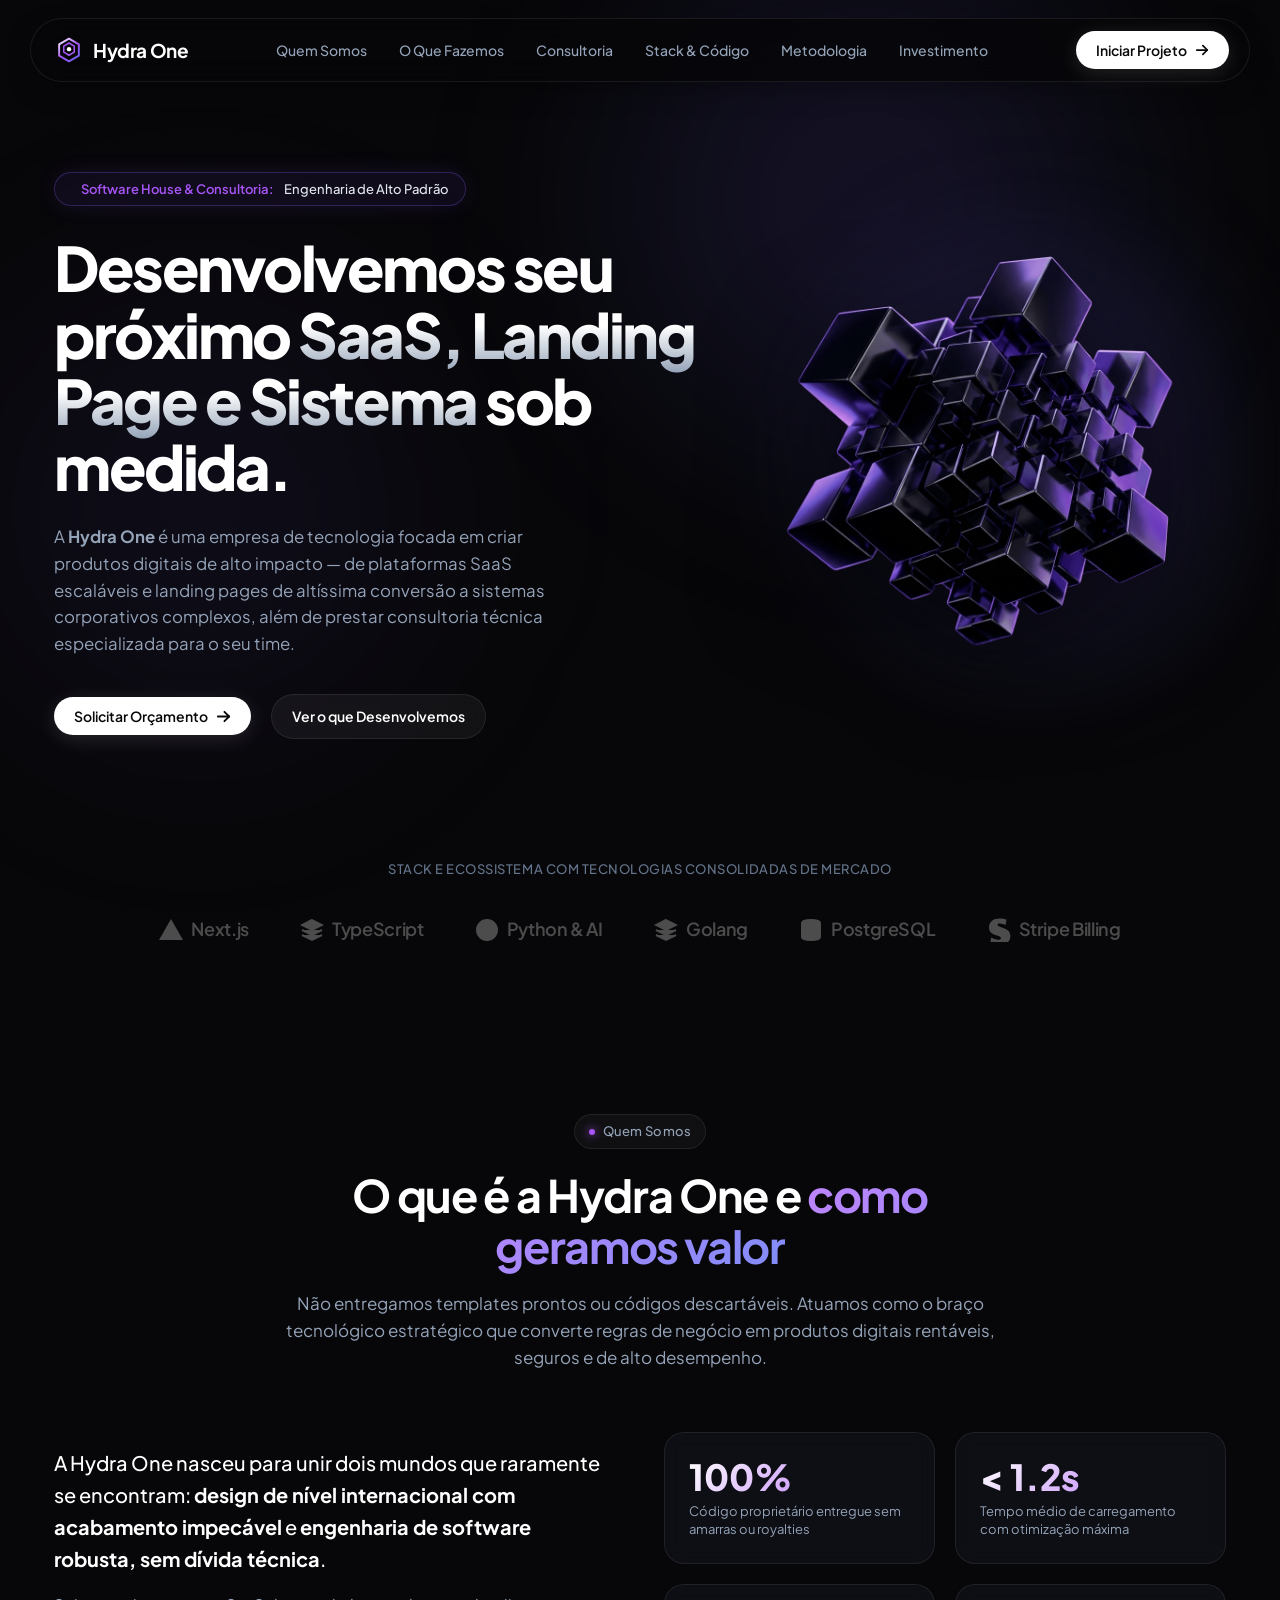
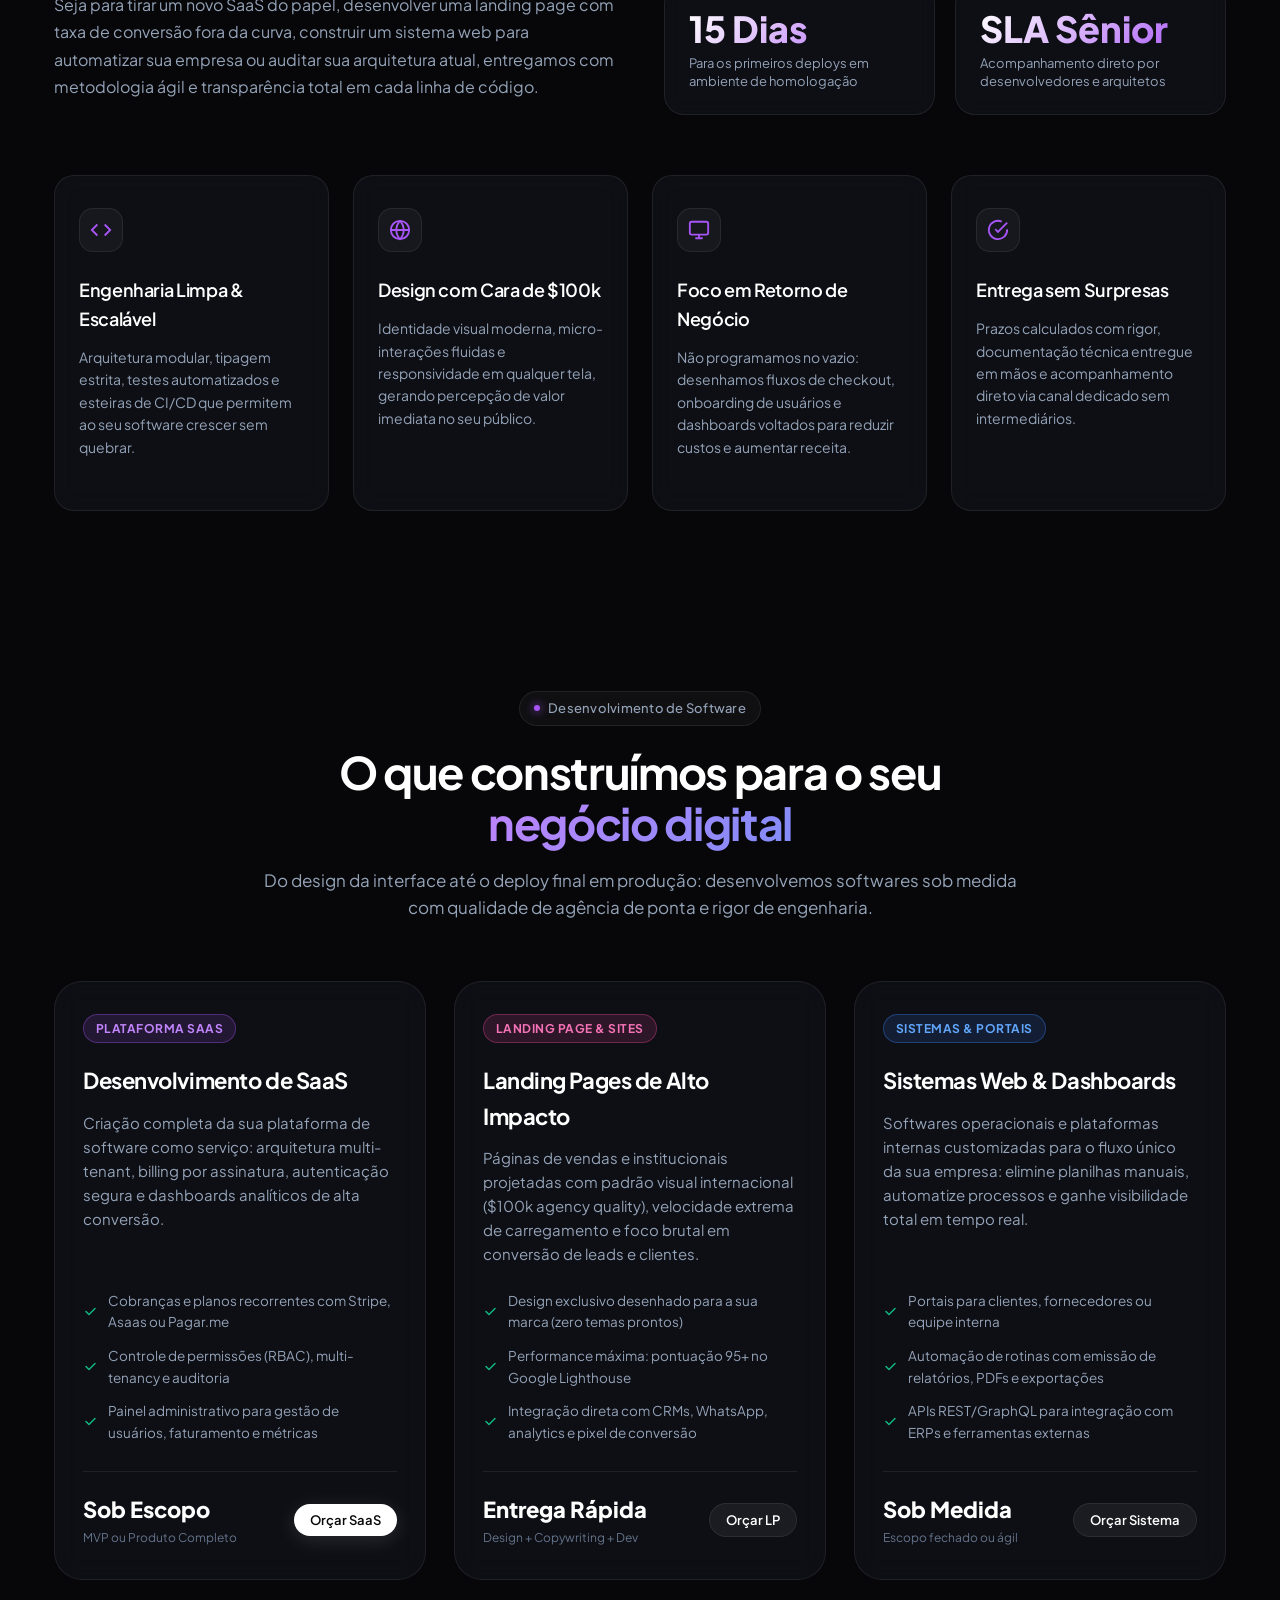
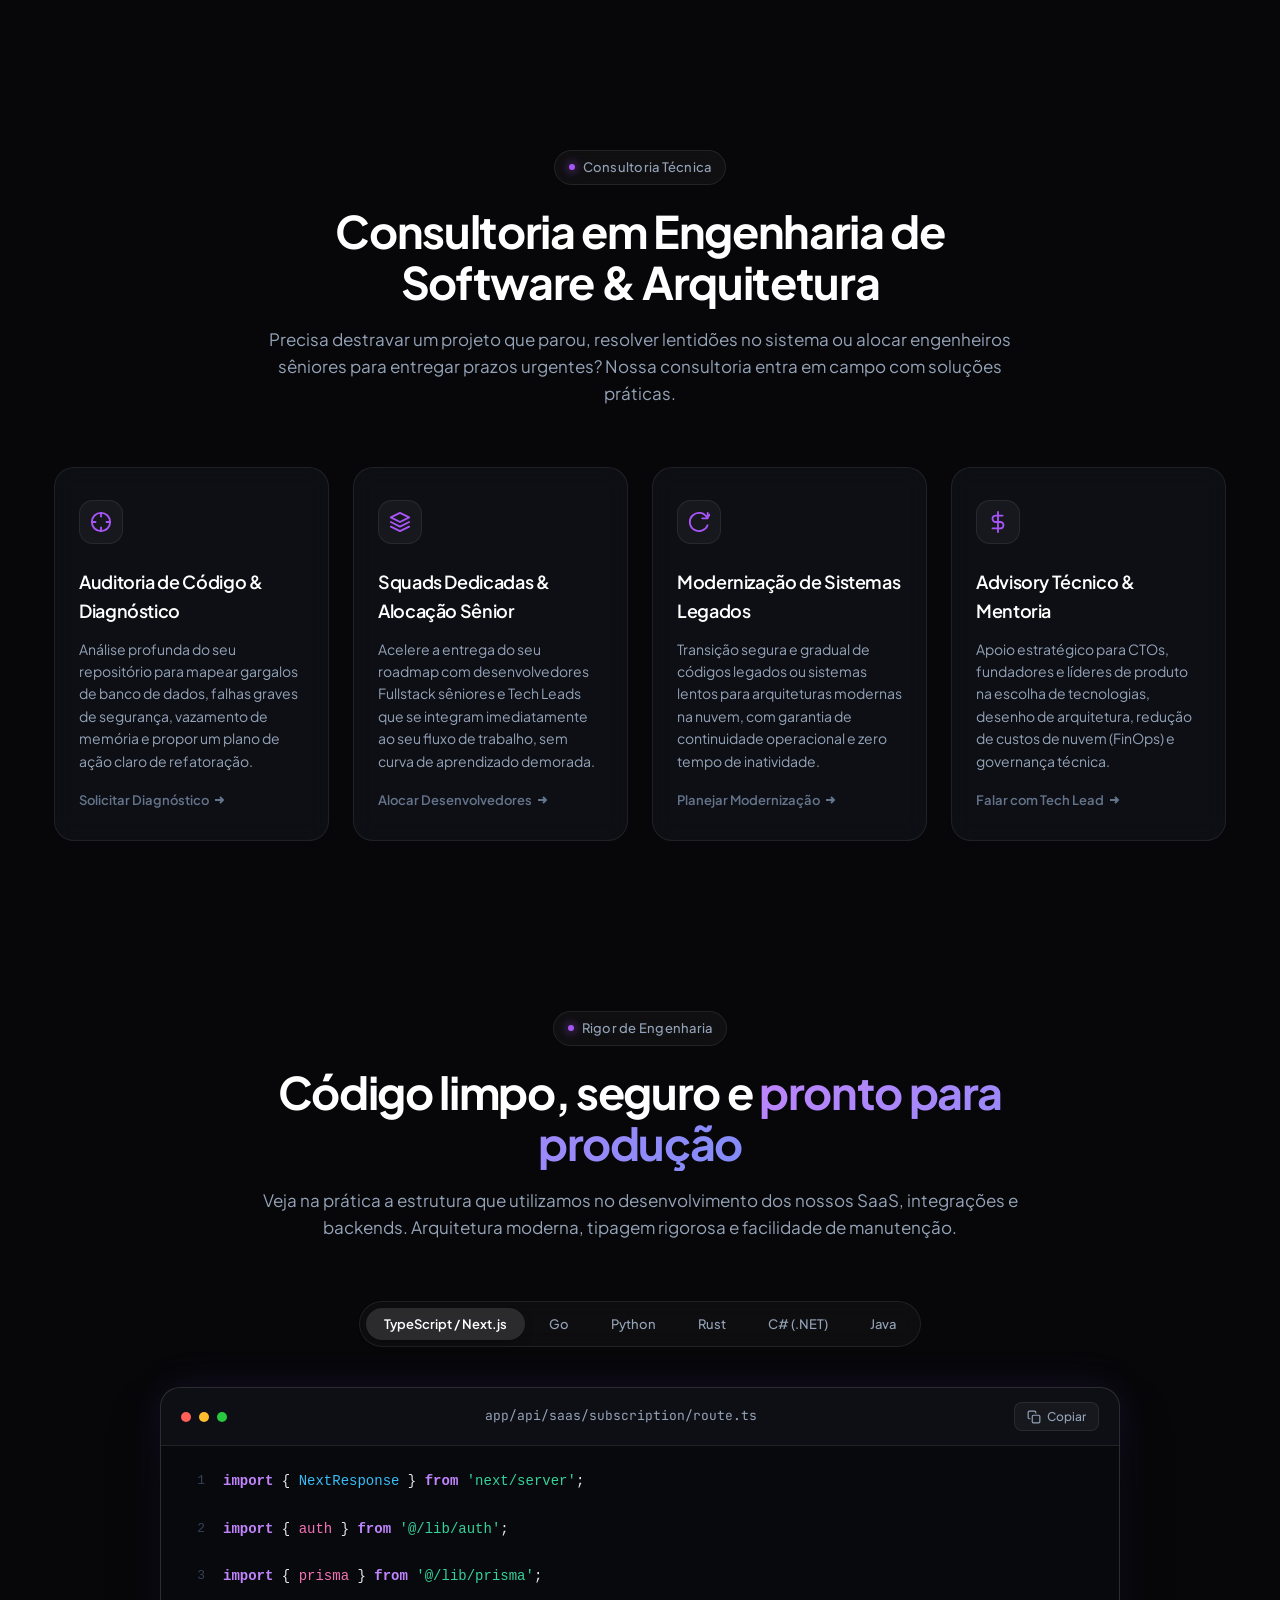
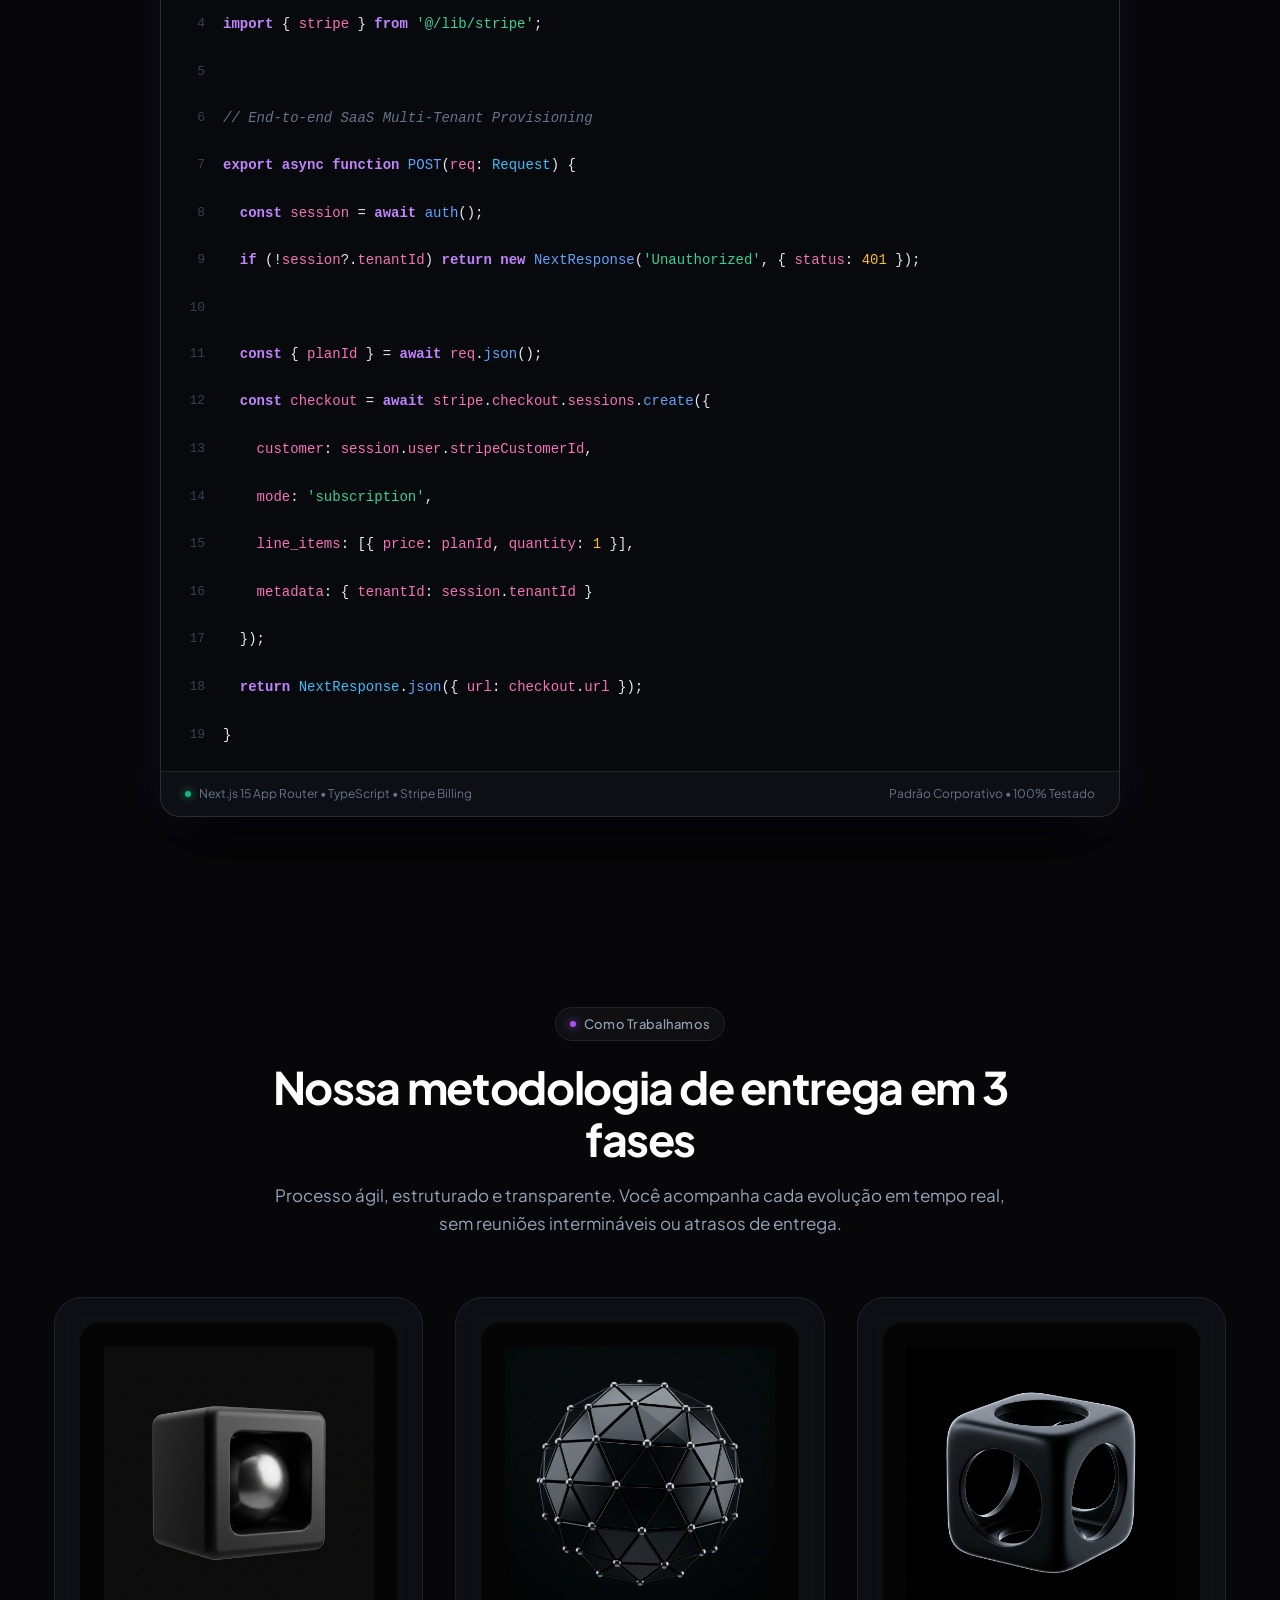
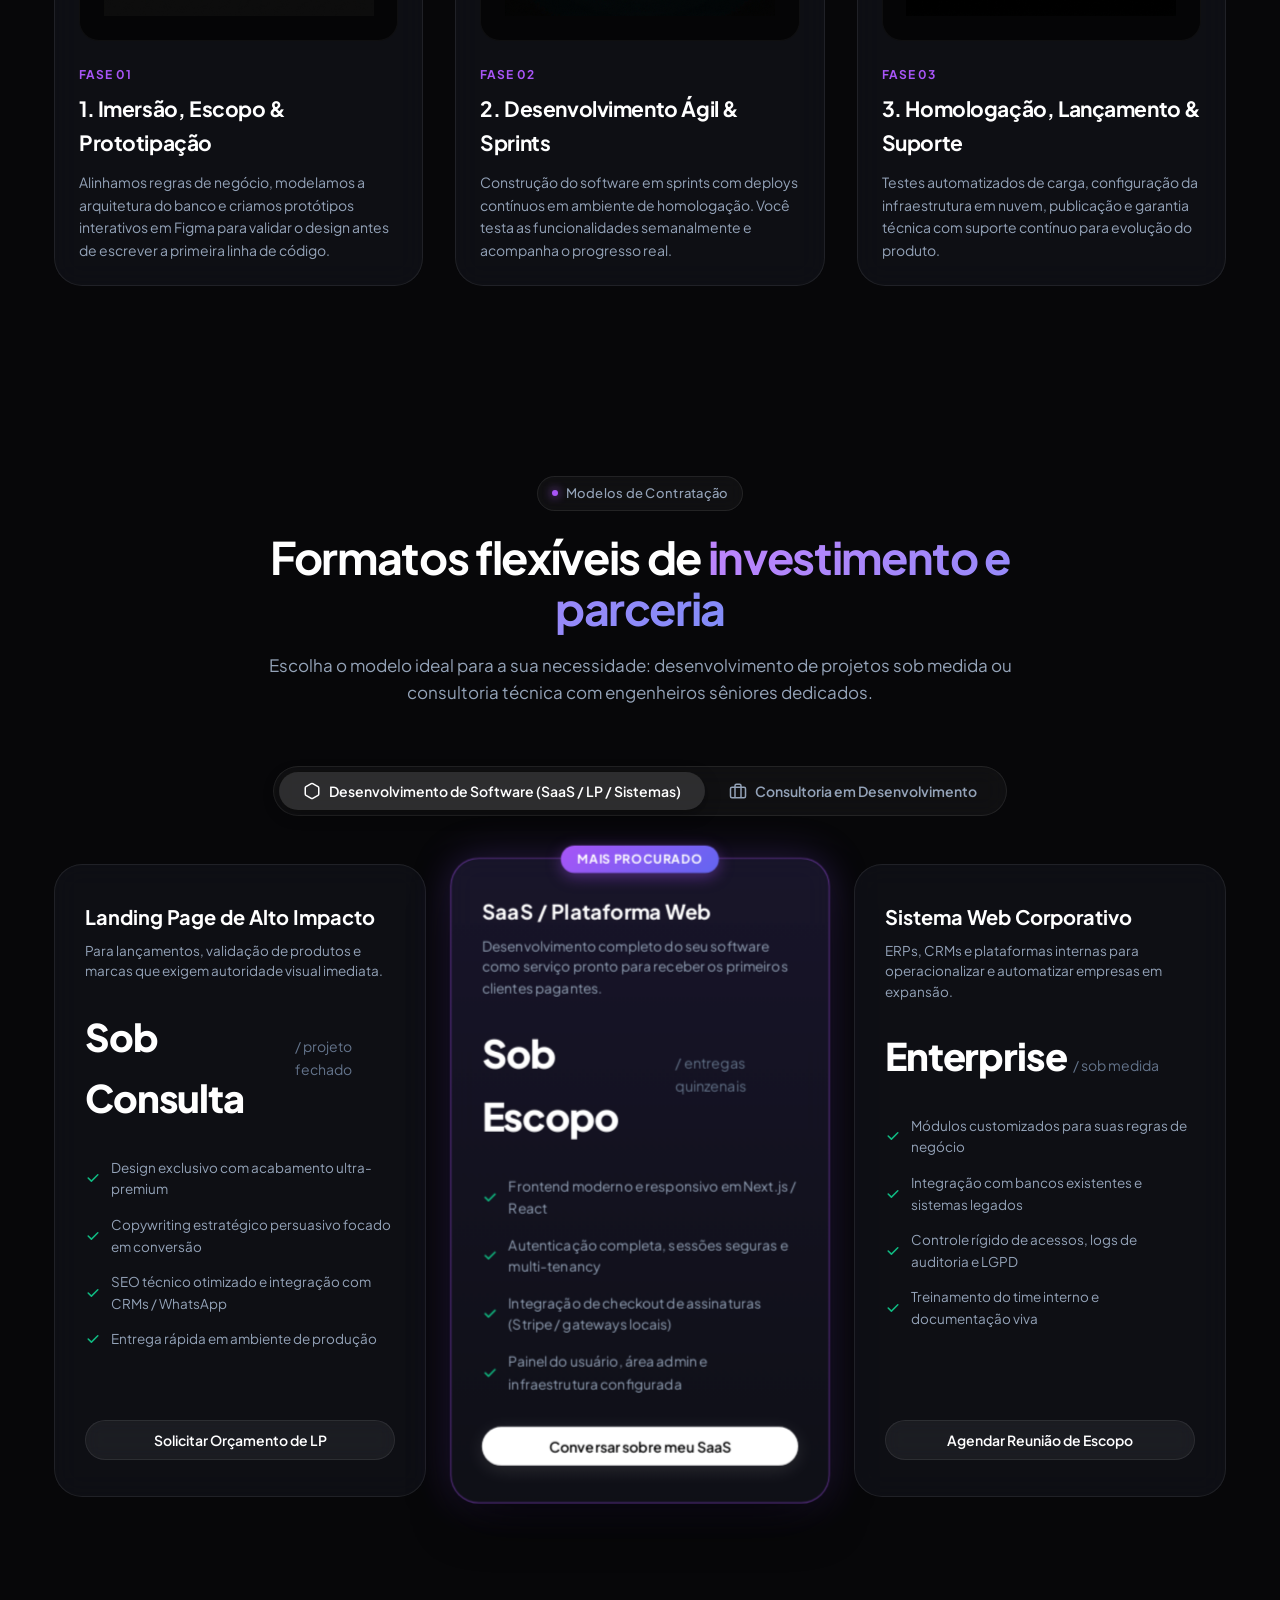
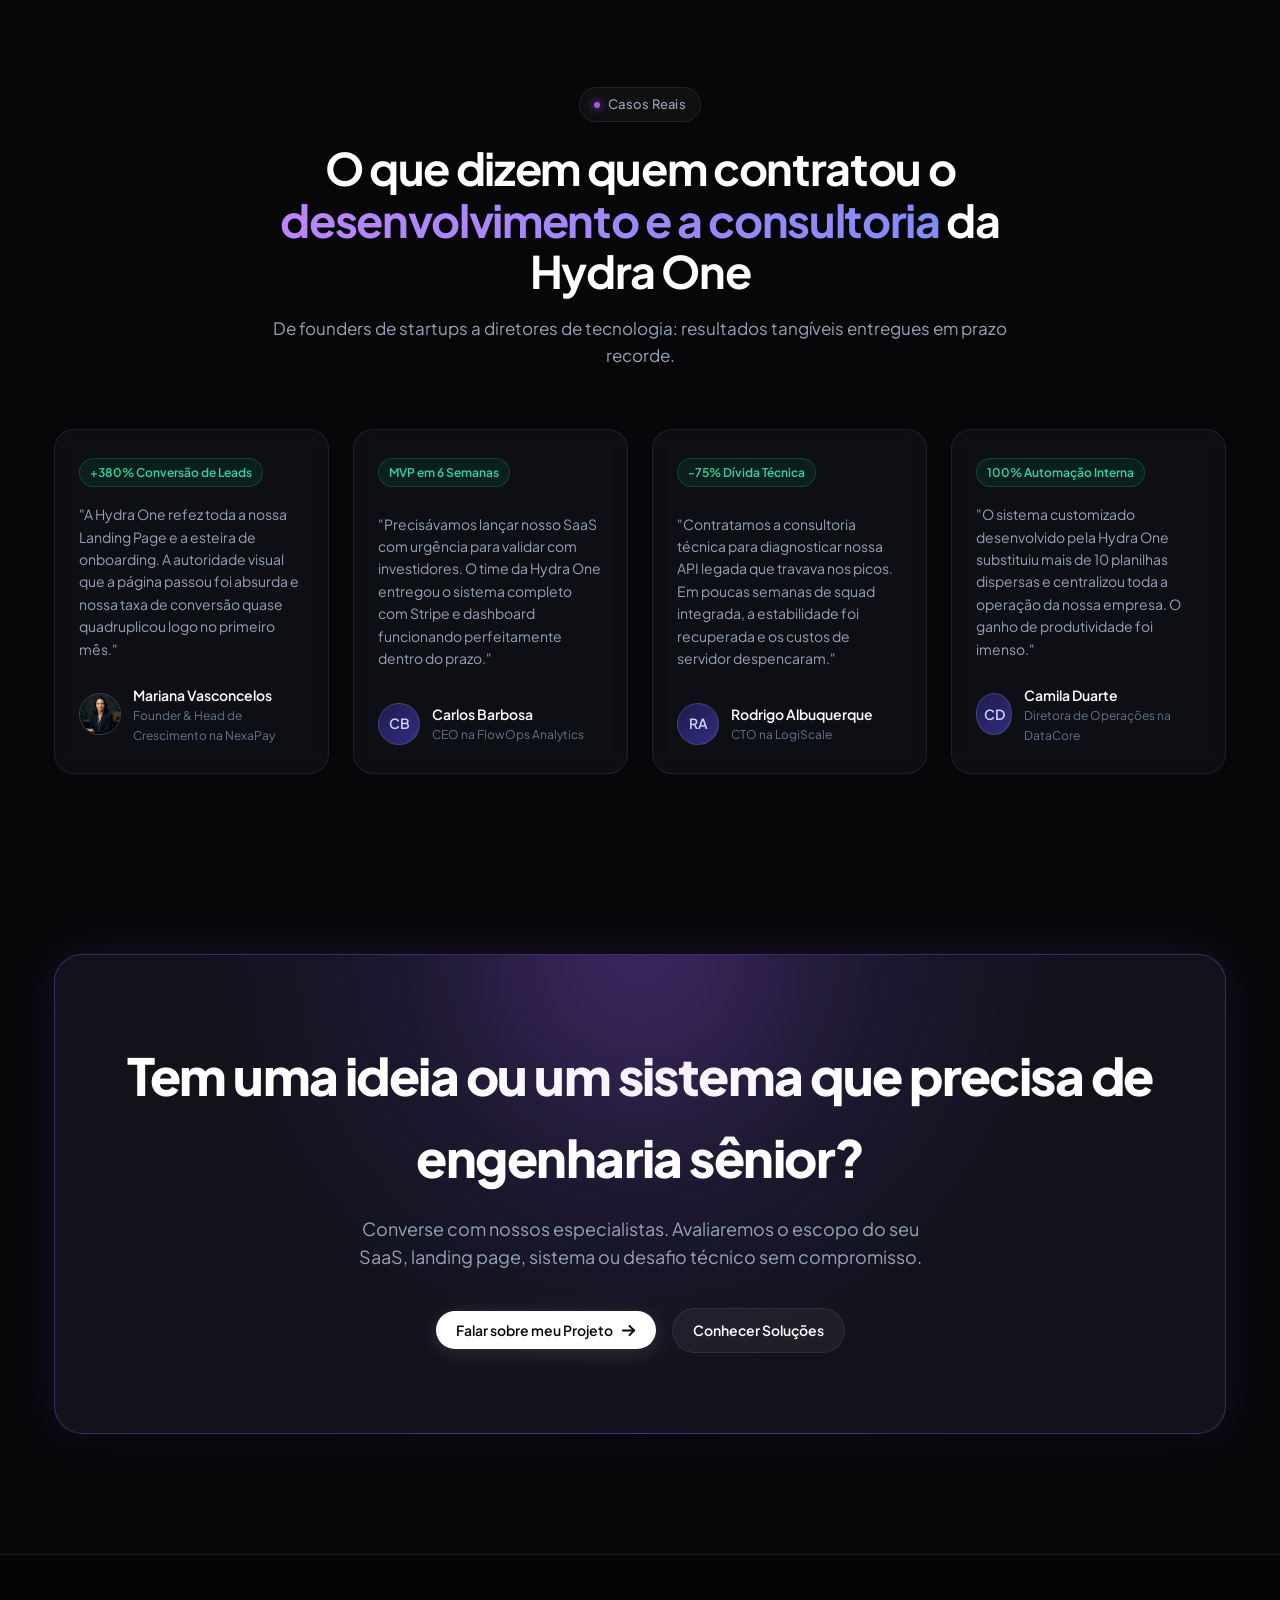
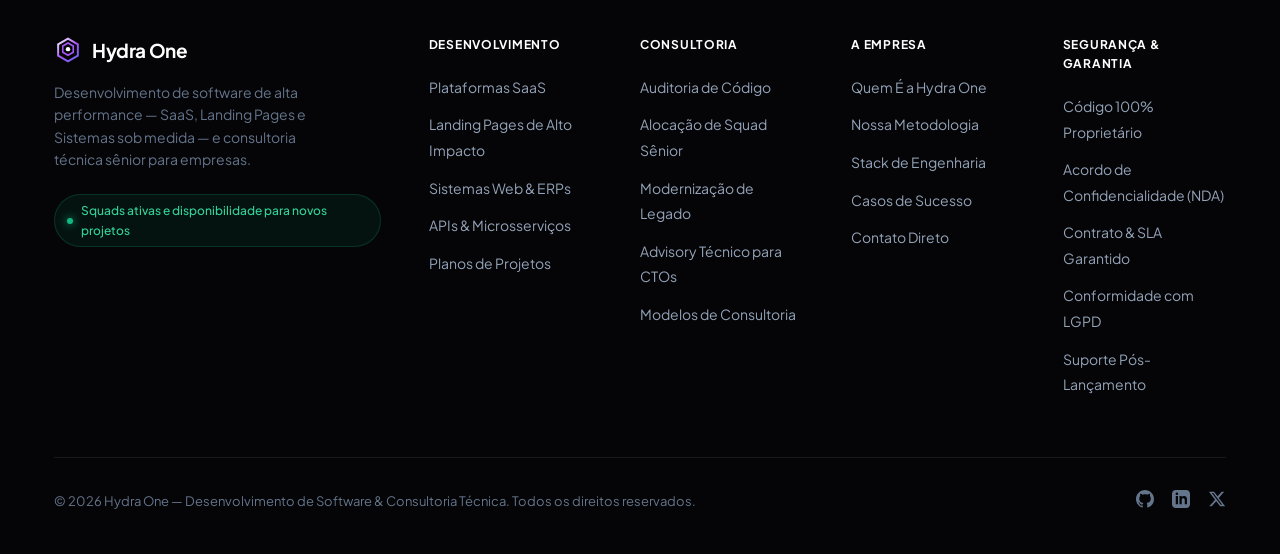
==== commit f10d12e2: "update lp and add gitignore" ====
--- a/index.html
+++ b/index.html
@@ -6,7 +6,7 @@
   <meta name="viewport" content="width=device-width, initial-scale=1.0">
   <title>Hydra One — Desenvolvimento de Software & Consultoria Especializada</title>
   <meta name="description"
-    content="A Hydra desenvolve softwares sob medida como SaaS, Landing Pages de alto impacto e sistemas corporativos, além de prestar consultoria técnica para acelerar e blindar a engenharia da sua empresa.">
+    content="A Hydra One desenvolve softwares sob medida como SaaS, Landing Pages de alto impacto e sistemas corporativos, além de prestar consultoria técnica para acelerar e blindar a engenharia da sua empresa.">
   <meta name="theme-color" content="#070709">
 
   <!-- Open Graph -->
@@ -28,7 +28,7 @@
   <header class="header-wrapper" id="main-header">
     <nav class="navbar" aria-label="Navegação Principal">
       <a href="#hero" class="logo-brand" id="brand-logo">
-        <!-- Modern Geometric Hydra SVG Logo -->
+        <!-- Modern Geometric Hydra One SVG Logo -->
         <svg class="logo-icon" viewBox="0 0 32 32" fill="none" xmlns="http://www.w3.org/2000/svg">
           <path d="M16 3L27.2583 9.5V22.5L16 29L4.74167 22.5V9.5L16 3Z" stroke="url(#hydra-grad)" stroke-width="2.2"
             stroke-linejoin="round" />
@@ -43,7 +43,7 @@
             </linearGradient>
           </defs>
         </svg>
-        <span>Hydra</span>
+        <span>Hydra One</span>
       </a>
 
       <ul class="nav-links">
@@ -107,7 +107,7 @@
             </h1>
 
             <p class="hero-subtitle">
-              A <strong>Hydra</strong> é uma empresa de tecnologia focada em criar produtos digitais de alto impacto —
+              A <strong>Hydra One</strong> é uma empresa de tecnologia focada em criar produtos digitais de alto impacto —
               de plataformas SaaS escaláveis e landing pages de altíssima conversão a sistemas corporativos complexos,
               além de prestar consultoria técnica especializada para o seu time.
             </p>
@@ -132,7 +132,7 @@
           <div class="hero-visual">
             <div class="visual-ambient-glow"></div>
             <div class="hero-image-wrapper">
-              <img src="assets/images/hero-cubes.png" alt="Composição 3D de blocos de obsidiana e cromo da Hydra"
+              <img src="assets/images/hero-cubes.png" alt="Composição 3D de blocos de obsidiana e cromo da Hydra One"
                 class="hero-3d-img" width="520" height="520">
             </div>
           </div>
@@ -194,7 +194,7 @@
     </section>
 
     <!-- ==========================================================================
-         ABOUT HYDRA (Quem é a Hydra e o que nos diferencia)
+         ABOUT HYDRA ONE (Quem é a Hydra One e o que nos diferencia)
          ========================================================================== -->
     <section class="about-section" id="about">
       <div class="container">
@@ -204,7 +204,7 @@
             <span>Quem Somos</span>
           </div>
           <h2 class="section-title">
-            O que é a Hydra e <span class="text-purple">como geramos valor</span>
+            O que é a Hydra One e <span class="text-purple">como geramos valor</span>
           </h2>
           <p class="section-description">
             Não entregamos templates prontos ou códigos descartáveis. Atuamos como o braço tecnológico estratégico que
@@ -215,7 +215,7 @@
         <div class="about-intro-grid">
           <div>
             <p class="about-text-lead">
-              A Hydra nasceu para unir dois mundos que raramente se encontram: <strong>design de nível internacional com
+              A Hydra One nasceu para unir dois mundos que raramente se encontram: <strong>design de nível internacional com
                 acabamento impecável</strong> e <strong>engenharia de software robusta, sem dívida técnica</strong>.
             </p>
             <p class="about-text-sub">
@@ -1082,7 +1082,7 @@
             <span>Casos Reais</span>
           </div>
           <h2 class="section-title">
-            O que dizem quem contratou o <span class="text-purple">desenvolvimento e a consultoria</span> da Hydra
+            O que dizem quem contratou o <span class="text-purple">desenvolvimento e a consultoria</span> da Hydra One
           </h2>
           <p class="section-description">
             De founders de startups a diretores de tecnologia: resultados tangíveis entregues em prazo recorde.
@@ -1094,7 +1094,7 @@
           <div class="testimonial-card">
             <div class="testimonial-metric-badge">+380% Conversão de Leads</div>
             <p class="testimonial-quote">
-              "A Hydra refez toda a nossa Landing Page e a esteira de onboarding. A autoridade visual que a página
+              "A Hydra One refez toda a nossa Landing Page e a esteira de onboarding. A autoridade visual que a página
               passou
               foi absurda e nossa taxa de conversão quase quadruplicou logo no primeiro mês."
             </p>
@@ -1112,7 +1112,7 @@
           <div class="testimonial-card">
             <div class="testimonial-metric-badge">MVP em 6 Semanas</div>
             <p class="testimonial-quote">
-              "Precisávamos lançar nosso SaaS com urgência para validar com investidores. O time da Hydra entregou o
+              "Precisávamos lançar nosso SaaS com urgência para validar com investidores. O time da Hydra One entregou o
               sistema completo com Stripe e dashboard funcionando perfeitamente dentro do prazo."
             </p>
             <div class="testimonial-author">
@@ -1144,7 +1144,7 @@
           <div class="testimonial-card">
             <div class="testimonial-metric-badge">100% Automação Interna</div>
             <p class="testimonial-quote">
-              "O sistema customizado desenvolvido pela Hydra substituiu mais de 10 planilhas dispersas e centralizou
+              "O sistema customizado desenvolvido pela Hydra One substituiu mais de 10 planilhas dispersas e centralizou
               toda
               a operação da nossa empresa. O ganho de produtividade foi imenso."
             </p>
@@ -1209,7 +1209,7 @@
                 </linearGradient>
               </defs>
             </svg>
-            <span>Hydra</span>
+            <span>Hydra One</span>
           </a>
           <p>
             Desenvolvimento de software de alta performance — SaaS, Landing Pages e Sistemas sob medida — e consultoria
@@ -1246,7 +1246,7 @@
         <div class="footer-col">
           <h4>A Empresa</h4>
           <ul class="footer-links">
-            <li><a href="#about">Quem É a Hydra</a></li>
+            <li><a href="#about">Quem É a Hydra One</a></li>
             <li><a href="#how-it-works">Nossa Metodologia</a></li>
             <li><a href="#showcase">Stack de Engenharia</a></li>
             <li><a href="#testimonials">Casos de Sucesso</a></li>
@@ -1267,7 +1267,7 @@
       </div>
 
       <div class="footer-bottom">
-        <p>© 2026 Hydra — Desenvolvimento de Software & Consultoria Técnica. Todos os direitos reservados.</p>
+        <p>© 2026 Hydra One — Desenvolvimento de Software & Consultoria Técnica. Todos os direitos reservados.</p>
         <div class="footer-socials">
           <a href="https://github.com" target="_blank" rel="noopener noreferrer" aria-label="GitHub">
             <svg viewBox="0 0 24 24" fill="currentColor">
@@ -1305,7 +1305,7 @@
             <span class="dot"></span>
             <span>Atendimento Personalizado</span>
           </div>
-          <h3 class="modal-title" id="modal-title">Iniciar um Projeto com a Hydra</h3>
+          <h3 class="modal-title" id="modal-title">Iniciar um Projeto com a Hydra One</h3>
           <p class="modal-desc">Conte-nos sobre o que você deseja construir ou o desafio técnico da sua equipe.</p>
         </div>
 
--- a/css/styles.css
+++ b/css/styles.css
@@ -507,7 +507,7 @@
 }
 
 /* ==========================================================================
-   Pillars of Excellence ("Why Choose Hydra")
+   Pillars of Excellence ("Why Choose Hydra One")
    ========================================================================== */
 .features-section {
   padding: 80px 0;
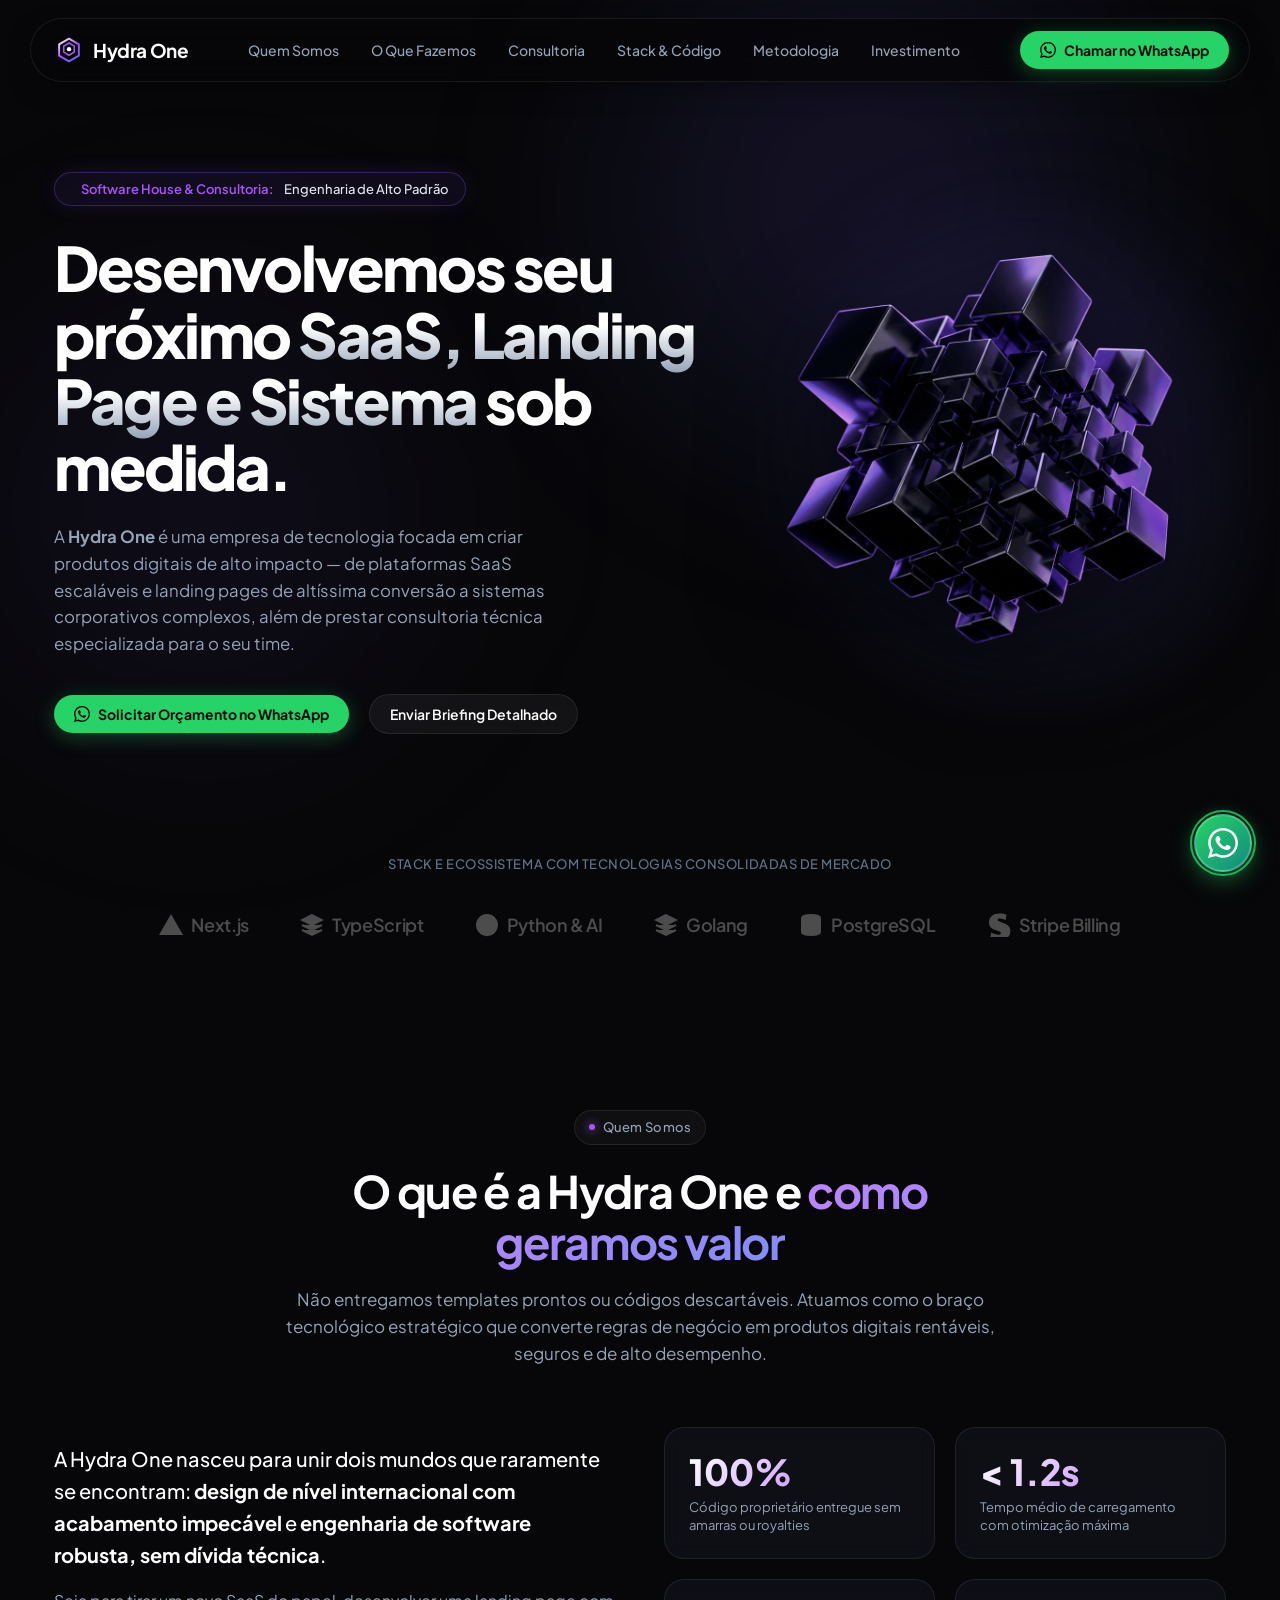
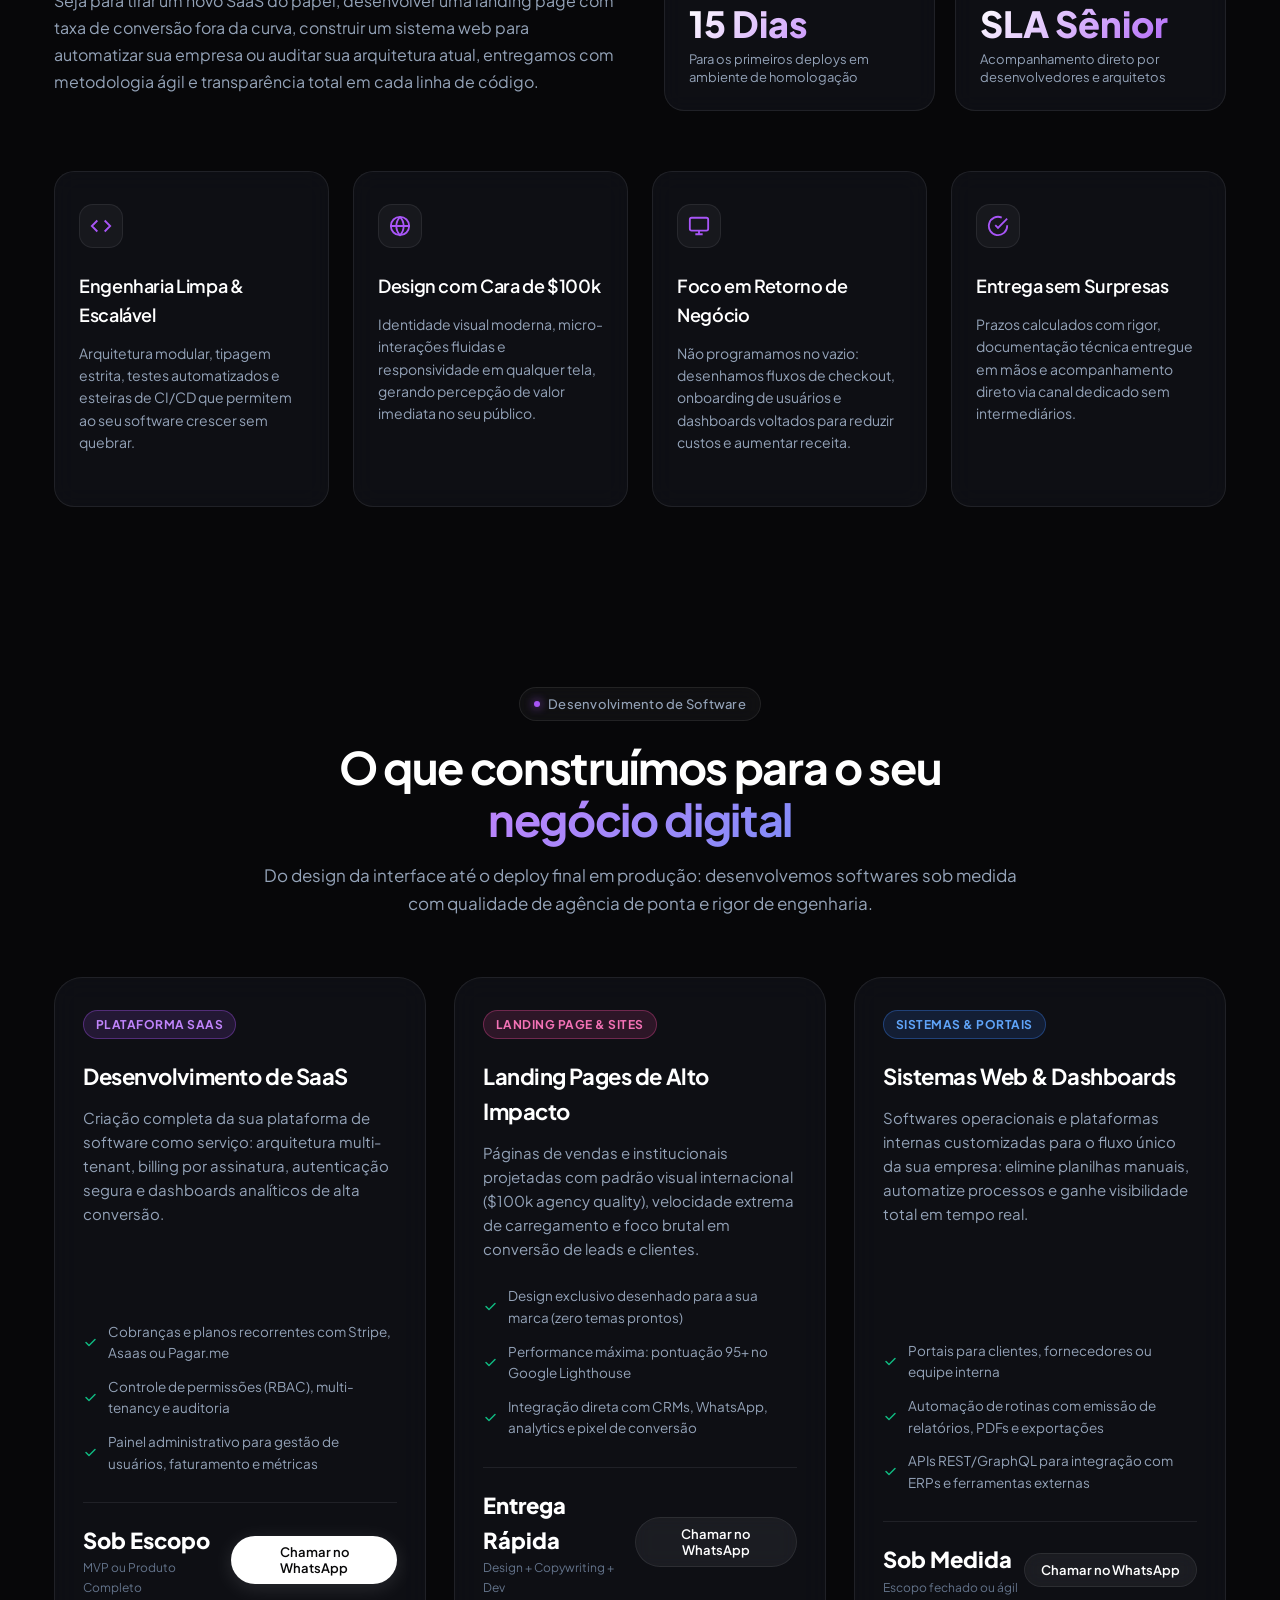
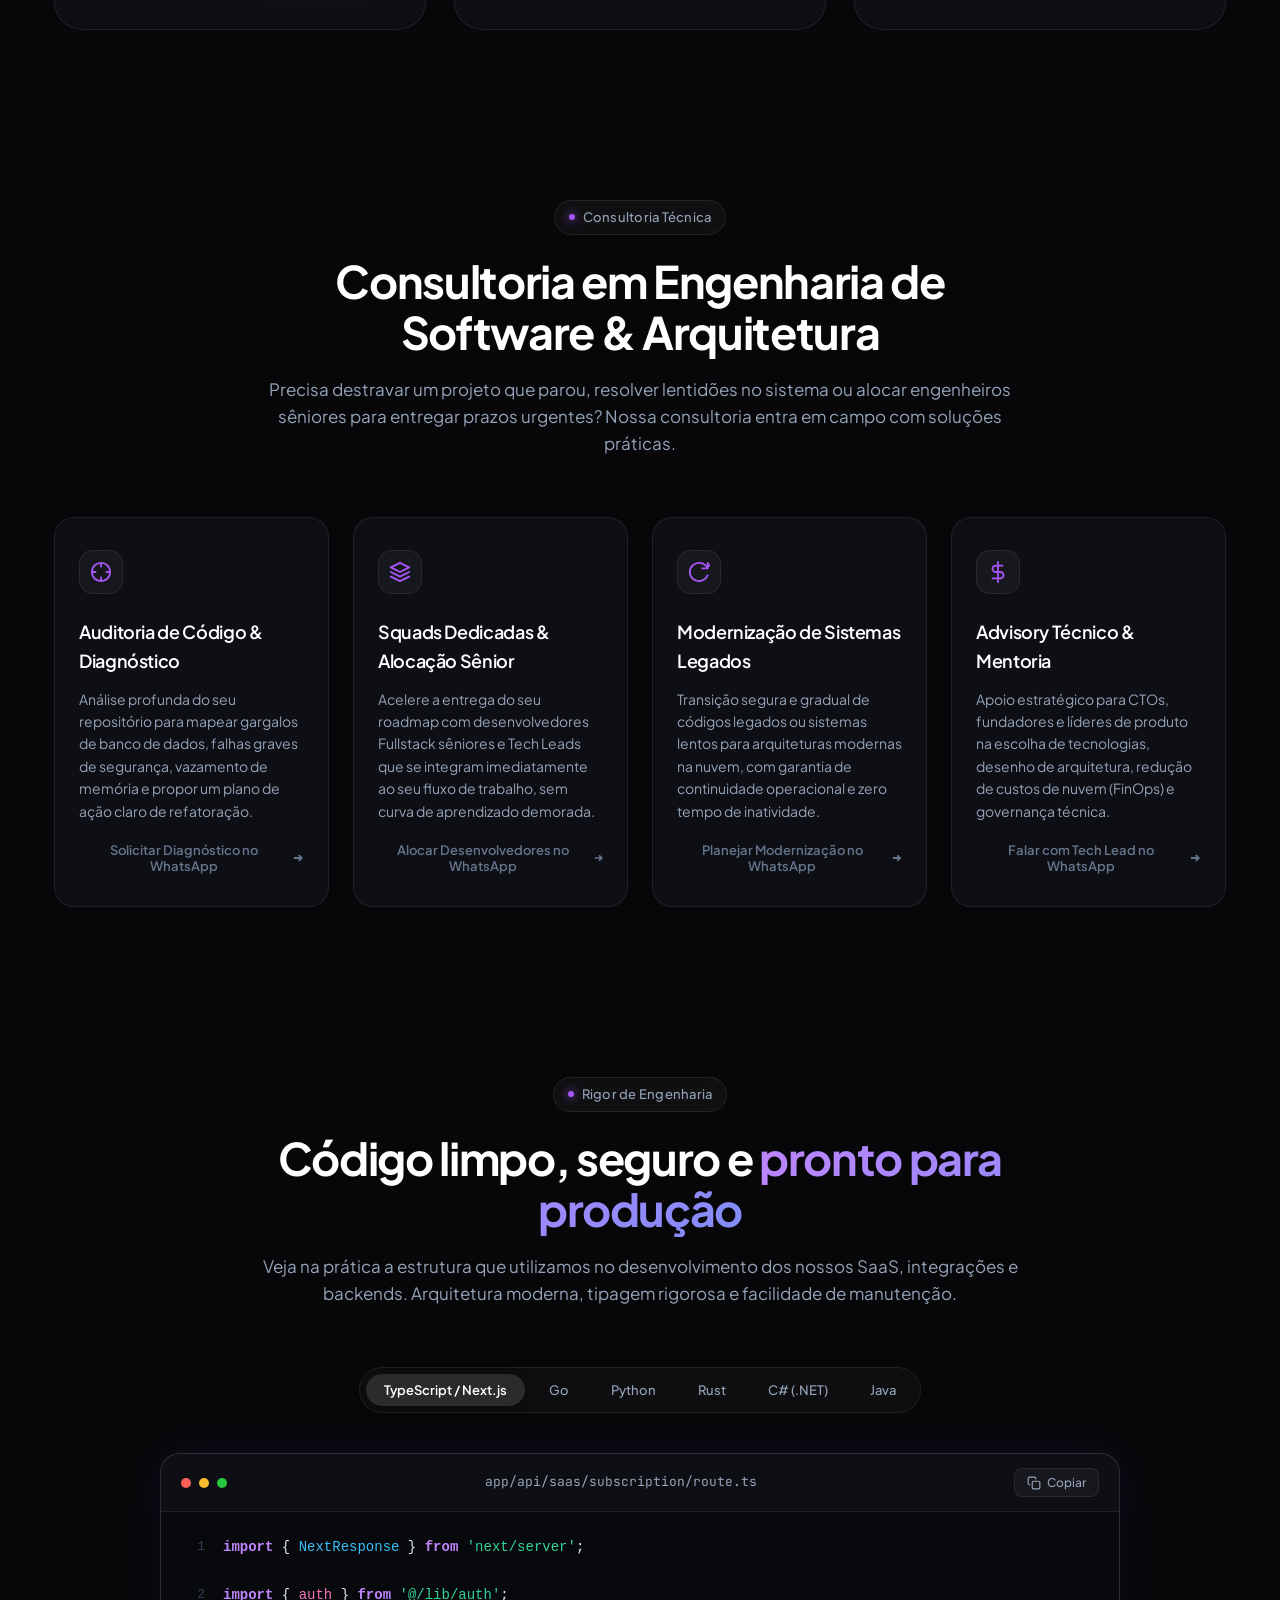
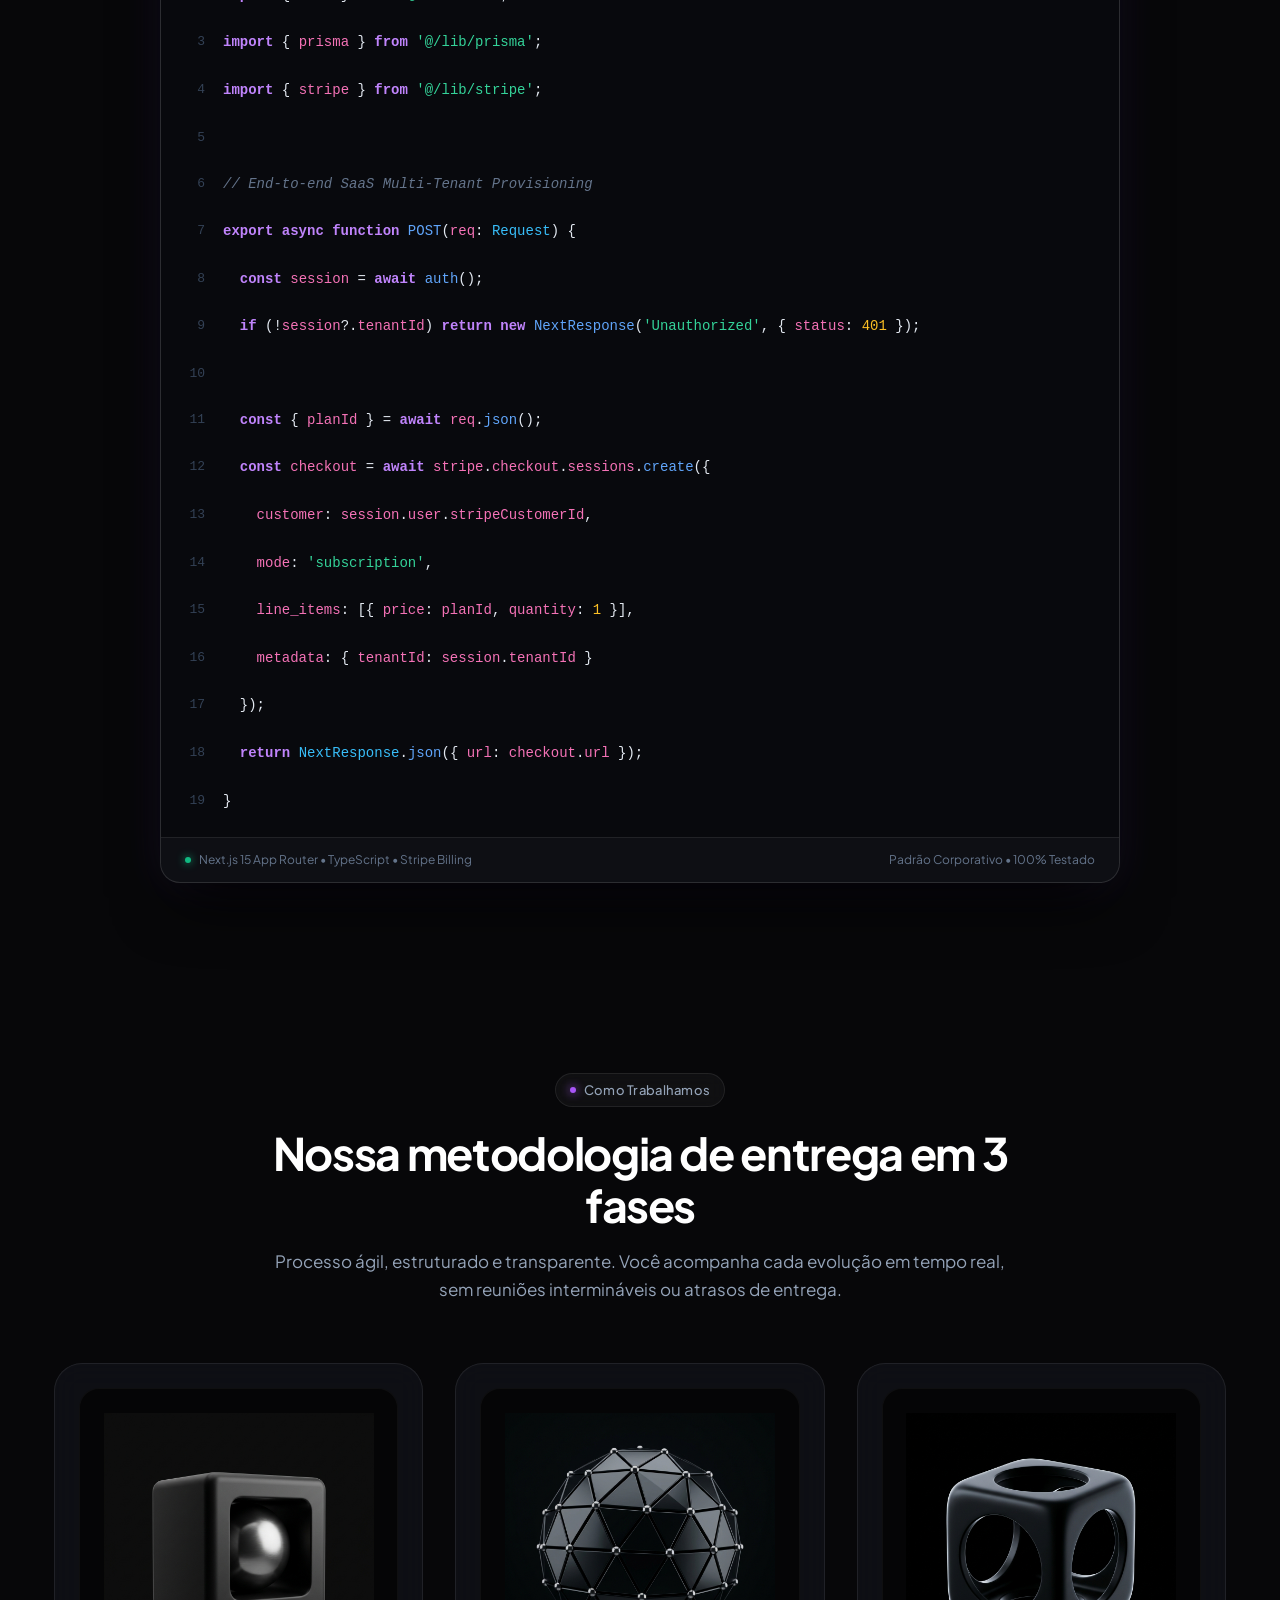
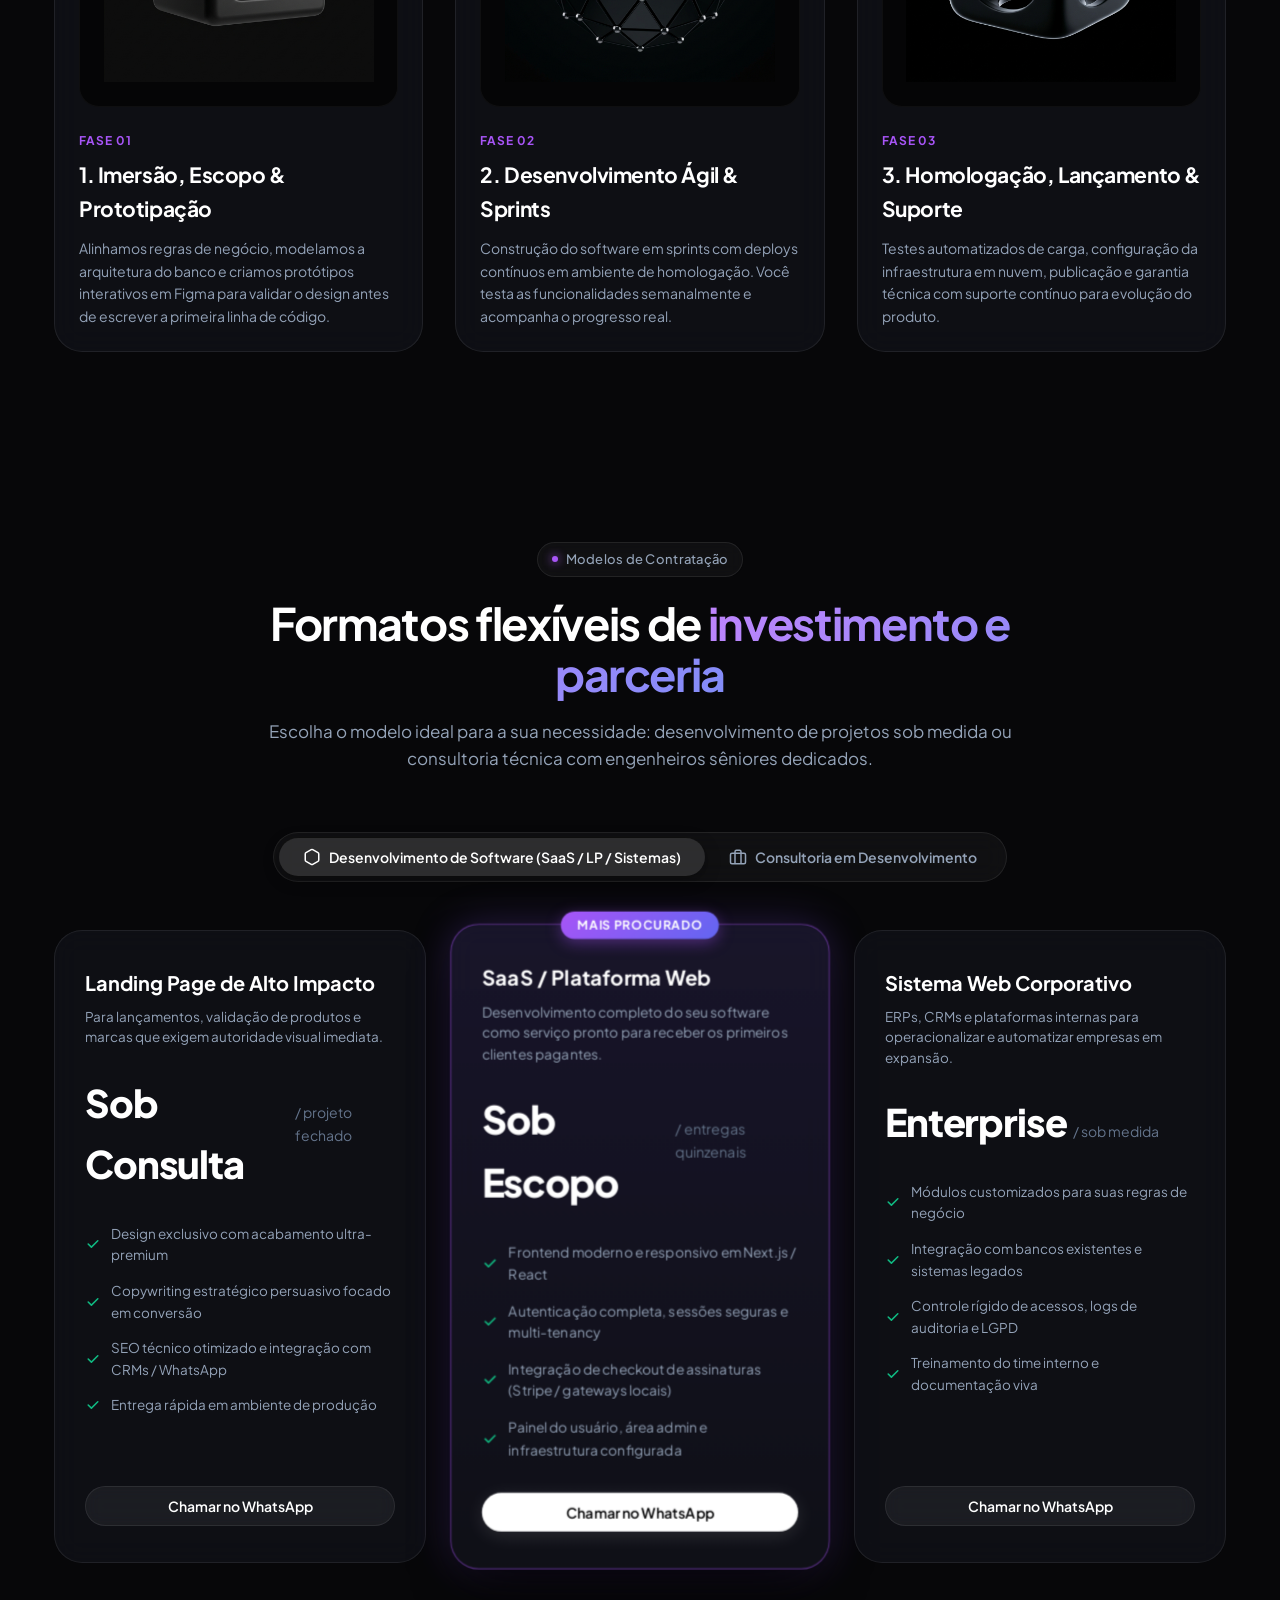
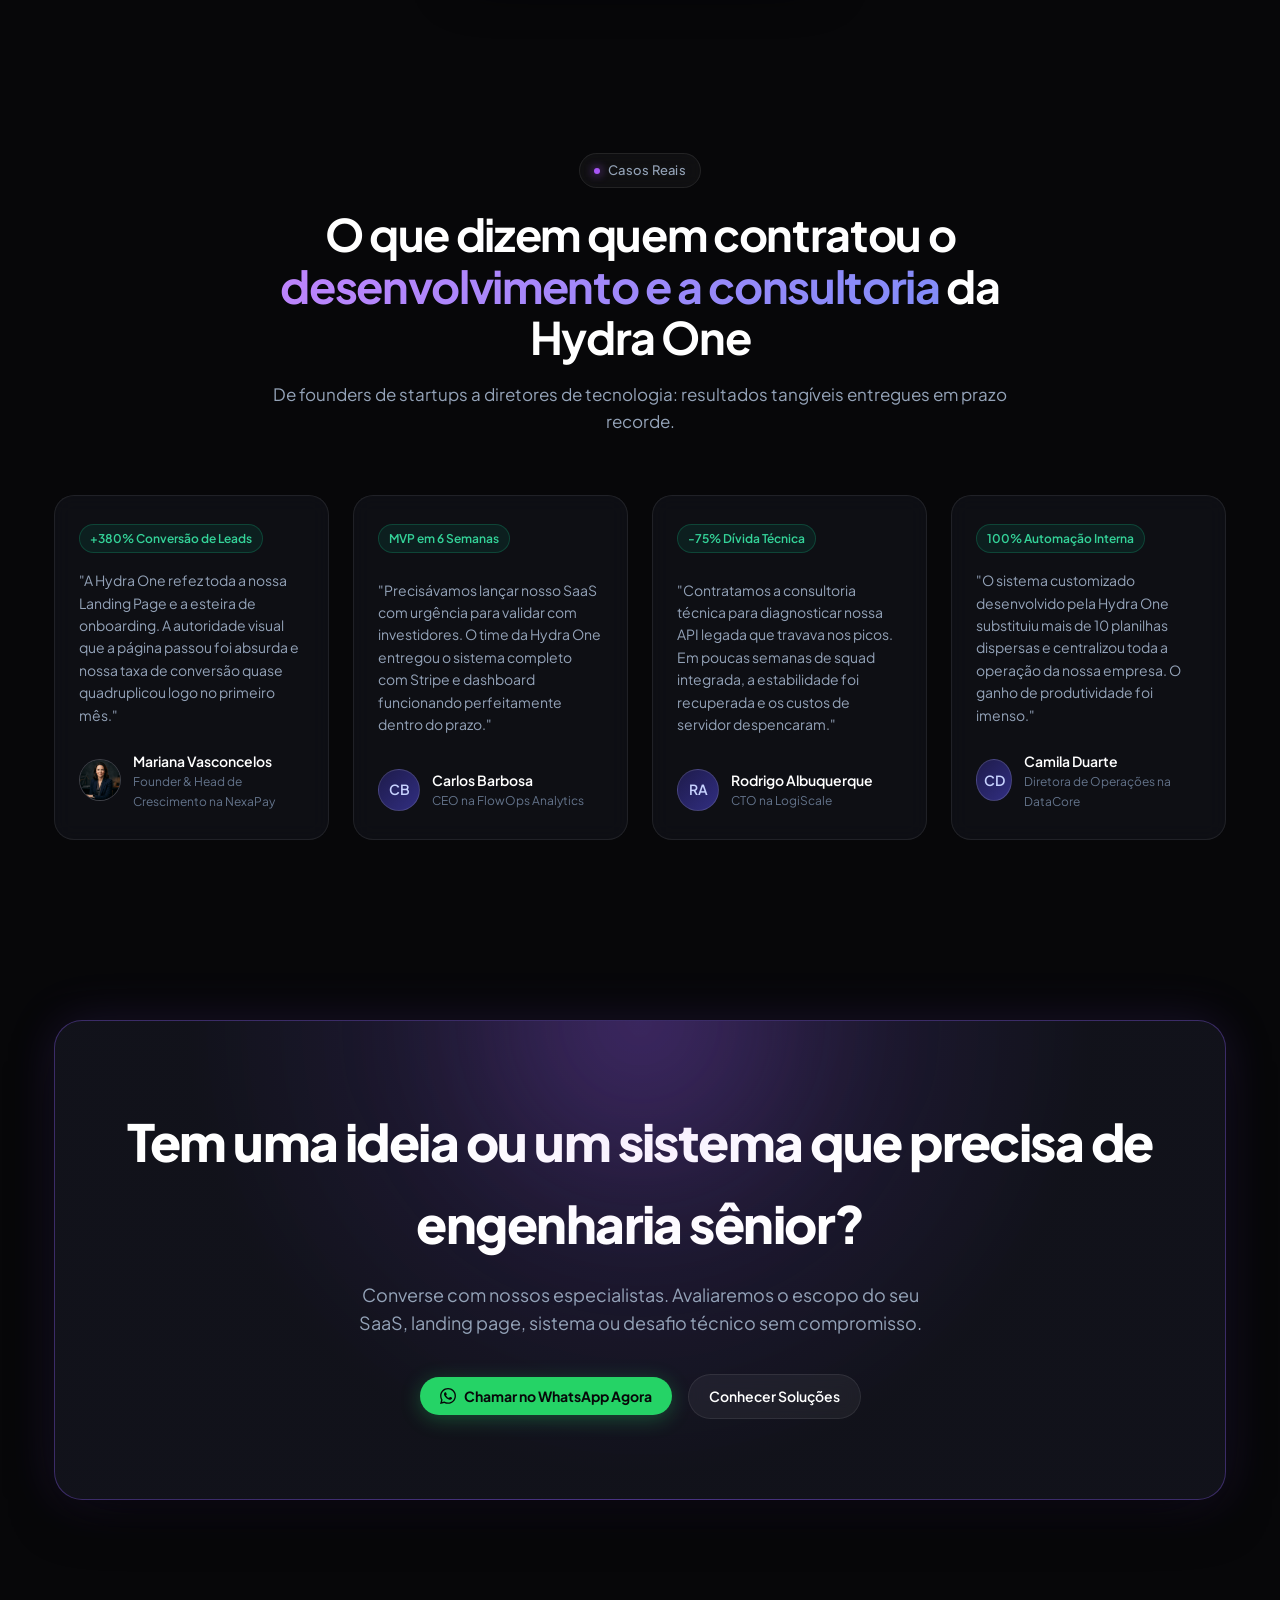
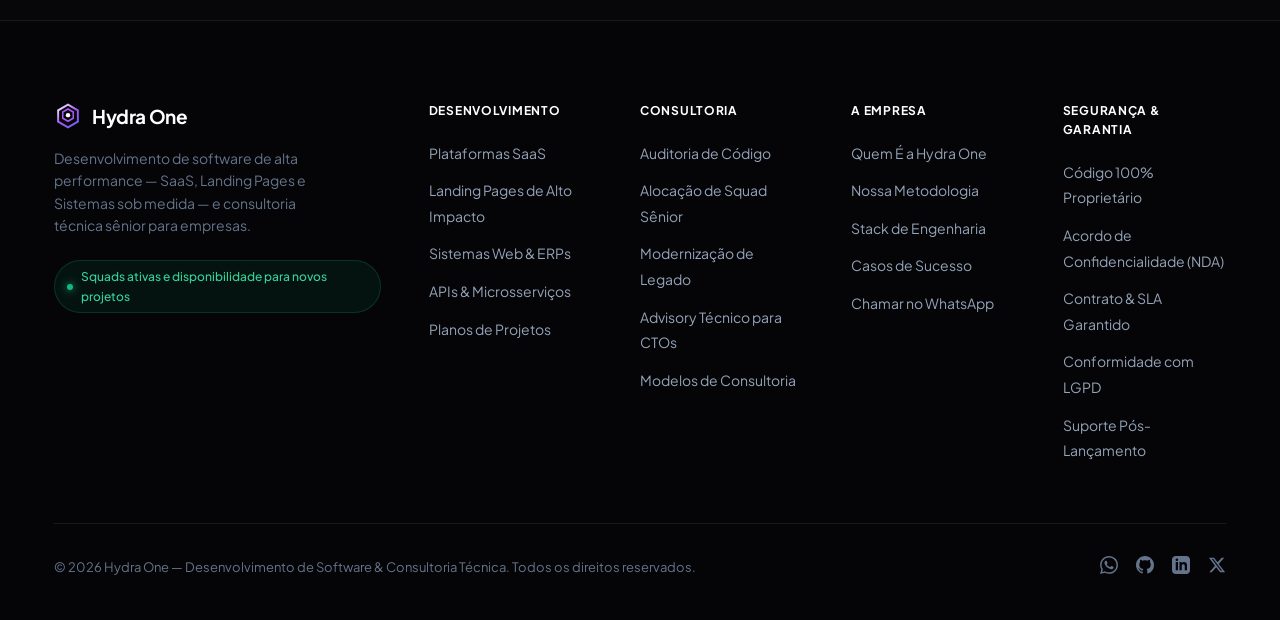
==== commit bc29cbb1: "add whatsapp feat" ====
--- a/index.html
+++ b/index.html
@@ -56,13 +56,13 @@
       </ul>
 
       <div class="nav-actions">
-        <button class="btn btn-primary" data-action="open-consultation" id="nav-cta-btn">
-          <span>Iniciar Projeto</span>
-          <svg width="14" height="14" viewBox="0 0 16 16" fill="none" stroke="currentColor" stroke-width="2"
-            stroke-linecap="round" stroke-linejoin="round">
-            <line x1="2" y1="8" x2="14" y2="8"></line>
-            <polyline points="9 3 14 8 9 13"></polyline>
+        <button class="btn btn-primary btn-whatsapp" data-action="open-whatsapp"
+          data-whatsapp-msg="Olá! Gostaria de conversar com a Hydra One sobre um novo projeto." id="nav-cta-btn">
+          <svg class="whatsapp-svg-icon" viewBox="0 0 24 24">
+            <path
+              d="M.057 24l1.687-6.163c-1.041-1.804-1.588-3.849-1.587-5.946.003-6.556 5.338-11.891 11.893-11.891 3.181.001 6.167 1.24 8.413 3.488 2.245 2.248 3.481 5.236 3.48 8.414-.003 6.557-5.338 11.892-11.893 11.892-1.99-.001-3.951-.5-5.688-1.448l-6.305 1.654zm6.597-3.807c1.676.995 3.276 1.591 5.392 1.592 5.448 0 9.886-4.434 9.889-9.885.002-5.462-4.415-9.89-9.881-9.892-5.452 0-9.887 4.434-9.889 9.884-.001 2.225.651 3.891 1.746 5.634l-.999 3.648 3.742-.981zm11.387-5.464c-.074-.124-.272-.198-.57-.347-.297-.149-1.758-.868-2.031-.967-.272-.099-.47-.149-.669.149-.198.297-.768.967-.941 1.165-.173.198-.347.223-.644.074-.297-.149-1.255-.462-2.39-1.475-.883-.788-1.48-1.761-1.653-2.059-.173-.297-.018-.458.13-.606.134-.133.297-.347.446-.521.151-.172.2-.296.3-.495.099-.198.05-.372-.025-.521-.075-.148-.669-1.611-.916-2.206-.242-.579-.487-.501-.669-.51l-.57-.01c-.198 0-.52.074-.792.372s-1.04 1.016-1.04 2.479 1.065 2.876 1.213 3.074c.149.198 2.095 3.2 5.076 4.487.709.306 1.263.489 1.694.626.712.226 1.36.194 1.872.118.571-.085 1.758-.719 2.006-1.413.248-.695.248-1.29.173-1.414z" />
           </svg>
+          <span>Chamar no WhatsApp</span>
         </button>
         <button class="mobile-toggle" id="mobile-menu-toggle" aria-label="Abrir menu mobile">
           <svg width="22" height="22" viewBox="0 0 24 24" fill="none" stroke="currentColor" stroke-width="2">
@@ -83,8 +83,14 @@
     <a href="#showcase">Stack & Código</a>
     <a href="#how-it-works">Metodologia</a>
     <a href="#pricing">Investimento</a>
-    <button class="btn btn-primary" data-action="open-consultation" style="width: 100%; margin-top: 8px;">
-      <span>Iniciar Projeto</span>
+    <button class="btn btn-primary btn-whatsapp" data-action="open-whatsapp"
+      data-whatsapp-msg="Olá! Gostaria de iniciar um projeto com a Hydra One." style="width: 100%; margin-top: 8px;"
+      id="mobile-cta-btn">
+      <svg class="whatsapp-svg-icon" viewBox="0 0 24 24">
+        <path
+          d="M.057 24l1.687-6.163c-1.041-1.804-1.588-3.849-1.587-5.946.003-6.556 5.338-11.891 11.893-11.891 3.181.001 6.167 1.24 8.413 3.488 2.245 2.248 3.481 5.236 3.48 8.414-.003 6.557-5.338 11.892-11.893 11.892-1.99-.001-3.951-.5-5.688-1.448l-6.305 1.654zm6.597-3.807c1.676.995 3.276 1.591 5.392 1.592 5.448 0 9.886-4.434 9.889-9.885.002-5.462-4.415-9.89-9.881-9.892-5.452 0-9.887 4.434-9.889 9.884-.001 2.225.651 3.891 1.746 5.634l-.999 3.648 3.742-.981zm11.387-5.464c-.074-.124-.272-.198-.57-.347-.297-.149-1.758-.868-2.031-.967-.272-.099-.47-.149-.669.149-.198.297-.768.967-.941 1.165-.173.198-.347.223-.644.074-.297-.149-1.255-.462-2.39-1.475-.883-.788-1.48-1.761-1.653-2.059-.173-.297-.018-.458.13-.606.134-.133.297-.347.446-.521.151-.172.2-.296.3-.495.099-.198.05-.372-.025-.521-.075-.148-.669-1.611-.916-2.206-.242-.579-.487-.501-.669-.51l-.57-.01c-.198 0-.52.074-.792.372s-1.04 1.016-1.04 2.479 1.065 2.876 1.213 3.074c.149.198 2.095 3.2 5.076 4.487.709.306 1.263.489 1.694.626.712.226 1.36.194 1.872.118.571-.085 1.758-.719 2.006-1.413.248-.695.248-1.29.173-1.414z" />
+      </svg>
+      <span>Chamar no WhatsApp</span>
     </button>
   </div>
 
@@ -107,24 +113,26 @@
             </h1>
 
             <p class="hero-subtitle">
-              A <strong>Hydra One</strong> é uma empresa de tecnologia focada em criar produtos digitais de alto impacto —
+              A <strong>Hydra One</strong> é uma empresa de tecnologia focada em criar produtos digitais de alto impacto
+              —
               de plataformas SaaS escaláveis e landing pages de altíssima conversão a sistemas corporativos complexos,
               além de prestar consultoria técnica especializada para o seu time.
             </p>
 
             <div class="hero-cta-group">
-              <button class="btn btn-primary" data-action="open-consultation" id="hero-primary-cta">
-                <span>Solicitar Orçamento</span>
-                <svg width="15" height="15" viewBox="0 0 16 16" fill="none" stroke="currentColor" stroke-width="2"
-                  stroke-linecap="round" stroke-linejoin="round">
-                  <line x1="2" y1="8" x2="14" y2="8"></line>
-                  <polyline points="9 3 14 8 9 13"></polyline>
+              <button class="btn btn-primary btn-whatsapp" data-action="open-whatsapp"
+                data-whatsapp-msg="Olá! Gostaria de solicitar um orçamento para um projeto com a Hydra One."
+                id="hero-primary-cta">
+                <svg class="whatsapp-svg-icon" viewBox="0 0 24 24">
+                  <path
+                    d="M.057 24l1.687-6.163c-1.041-1.804-1.588-3.849-1.587-5.946.003-6.556 5.338-11.891 11.893-11.891 3.181.001 6.167 1.24 8.413 3.488 2.245 2.248 3.481 5.236 3.48 8.414-.003 6.557-5.338 11.892-11.893 11.892-1.99-.001-3.951-.5-5.688-1.448l-6.305 1.654zm6.597-3.807c1.676.995 3.276 1.591 5.392 1.592 5.448 0 9.886-4.434 9.889-9.885.002-5.462-4.415-9.89-9.881-9.892-5.452 0-9.887 4.434-9.889 9.884-.001 2.225.651 3.891 1.746 5.634l-.999 3.648 3.742-.981zm11.387-5.464c-.074-.124-.272-.198-.57-.347-.297-.149-1.758-.868-2.031-.967-.272-.099-.47-.149-.669.149-.198.297-.768.967-.941 1.165-.173.198-.347.223-.644.074-.297-.149-1.255-.462-2.39-1.475-.883-.788-1.48-1.761-1.653-2.059-.173-.297-.018-.458.13-.606.134-.133.297-.347.446-.521.151-.172.2-.296.3-.495.099-.198.05-.372-.025-.521-.075-.148-.669-1.611-.916-2.206-.242-.579-.487-.501-.669-.51l-.57-.01c-.198 0-.52.074-.792.372s-1.04 1.016-1.04 2.479 1.065 2.876 1.213 3.074c.149.198 2.095 3.2 5.076 4.487.709.306 1.263.489 1.694.626.712.226 1.36.194 1.872.118.571-.085 1.758-.719 2.006-1.413.248-.695.248-1.29.173-1.414z" />
                 </svg>
+                <span>Solicitar Orçamento no WhatsApp</span>
               </button>
 
-              <a href="#solutions" class="btn btn-secondary" id="hero-secondary-cta">
-                <span>Ver o que Desenvolvemos</span>
-              </a>
+              <button class="btn btn-secondary" data-action="open-consultation" id="hero-secondary-cta">
+                <span>Enviar Briefing Detalhado</span>
+              </button>
             </div>
           </div>
 
@@ -215,7 +223,8 @@
         <div class="about-intro-grid">
           <div>
             <p class="about-text-lead">
-              A Hydra One nasceu para unir dois mundos que raramente se encontram: <strong>design de nível internacional com
+              A Hydra One nasceu para unir dois mundos que raramente se encontram: <strong>design de nível internacional
+                com
                 acabamento impecável</strong> e <strong>engenharia de software robusta, sem dívida técnica</strong>.
             </p>
             <p class="about-text-sub">
@@ -368,8 +377,9 @@
                 <span class="product-price-val">Sob Escopo</span>
                 <span class="product-price-sub">MVP ou Produto Completo</span>
               </div>
-              <button class="btn btn-primary" data-action="open-consultation"
-                style="padding: 8px 16px; font-size: 0.8125rem;">Orçar SaaS</button>
+              <button class="btn btn-primary" data-action="open-whatsapp"
+                data-whatsapp-msg="Olá! Gostaria de orçar uma Plataforma SaaS com a Hydra One."
+                style="padding: 8px 16px; font-size: 0.8125rem;">Chamar no WhatsApp</button>
             </div>
           </div>
 
@@ -412,8 +422,9 @@
                 <span class="product-price-val">Entrega Rápida</span>
                 <span class="product-price-sub">Design + Copywriting + Dev</span>
               </div>
-              <button class="btn btn-secondary" data-action="open-consultation"
-                style="padding: 8px 16px; font-size: 0.8125rem;">Orçar LP</button>
+              <button class="btn btn-secondary" data-action="open-whatsapp"
+                data-whatsapp-msg="Olá! Gostaria de orçar uma Landing Page de alto impacto com a Hydra One."
+                style="padding: 8px 16px; font-size: 0.8125rem;">Chamar no WhatsApp</button>
             </div>
           </div>
 
@@ -456,8 +467,9 @@
                 <span class="product-price-val">Sob Medida</span>
                 <span class="product-price-sub">Escopo fechado ou ágil</span>
               </div>
-              <button class="btn btn-secondary" data-action="open-consultation"
-                style="padding: 8px 16px; font-size: 0.8125rem;">Orçar Sistema</button>
+              <button class="btn btn-secondary" data-action="open-whatsapp"
+                data-whatsapp-msg="Olá! Tenho interesse no desenvolvimento de um Sistema Web / ERP com a Hydra One."
+                style="padding: 8px 16px; font-size: 0.8125rem;">Chamar no WhatsApp</button>
             </div>
           </div>
         </div>
@@ -499,9 +511,10 @@
               Análise profunda do seu repositório para mapear gargalos de banco de dados, falhas graves de segurança,
               vazamento de memória e propor um plano de ação claro de refatoração.
             </p>
-            <button class="feature-link" data-action="open-consultation"
+            <button class="feature-link" data-action="open-whatsapp"
+              data-whatsapp-msg="Olá! Gostaria de solicitar um diagnóstico e auditoria de código com a Hydra One."
               style="background: none; border: none; cursor: pointer; padding: 0;">
-              <span>Solicitar Diagnóstico</span>
+              <span>Solicitar Diagnóstico no WhatsApp</span>
               <svg viewBox="0 0 12 12" fill="none" stroke="currentColor" stroke-width="2">
                 <path d="M2 6H10M7 3L10 6L7 9" />
               </svg>
@@ -523,9 +536,10 @@
               Acelere a entrega do seu roadmap com desenvolvedores Fullstack sêniores e Tech Leads que se integram
               imediatamente ao seu fluxo de trabalho, sem curva de aprendizado demorada.
             </p>
-            <button class="feature-link" data-action="open-consultation"
+            <button class="feature-link" data-action="open-whatsapp"
+              data-whatsapp-msg="Olá! Gostaria de alocar desenvolvedores sêniores da Hydra One."
               style="background: none; border: none; cursor: pointer; padding: 0;">
-              <span>Alocar Desenvolvedores</span>
+              <span>Alocar Desenvolvedores no WhatsApp</span>
               <svg viewBox="0 0 12 12" fill="none" stroke="currentColor" stroke-width="2">
                 <path d="M2 6H10M7 3L10 6L7 9" />
               </svg>
@@ -545,9 +559,10 @@
               Transição segura e gradual de códigos legados ou sistemas lentos para arquiteturas modernas na nuvem, com
               garantia de continuidade operacional e zero tempo de inatividade.
             </p>
-            <button class="feature-link" data-action="open-consultation"
+            <button class="feature-link" data-action="open-whatsapp"
+              data-whatsapp-msg="Olá! Gostaria de conversar sobre a modernização de um sistema legado com a Hydra One."
               style="background: none; border: none; cursor: pointer; padding: 0;">
-              <span>Planejar Modernização</span>
+              <span>Planejar Modernização no WhatsApp</span>
               <svg viewBox="0 0 12 12" fill="none" stroke="currentColor" stroke-width="2">
                 <path d="M2 6H10M7 3L10 6L7 9" />
               </svg>
@@ -568,9 +583,10 @@
               Apoio estratégico para CTOs, fundadores e líderes de produto na escolha de tecnologias, desenho de
               arquitetura, redução de custos de nuvem (FinOps) e governança técnica.
             </p>
-            <button class="feature-link" data-action="open-consultation"
+            <button class="feature-link" data-action="open-whatsapp"
+              data-whatsapp-msg="Olá! Gostaria de falar com um Tech Lead da Hydra One sobre advisory técnico."
               style="background: none; border: none; cursor: pointer; padding: 0;">
-              <span>Falar com Tech Lead</span>
+              <span>Falar com Tech Lead no WhatsApp</span>
               <svg viewBox="0 0 12 12" fill="none" stroke="currentColor" stroke-width="2">
                 <path d="M2 6H10M7 3L10 6L7 9" />
               </svg>
@@ -827,8 +843,9 @@
                   <span>Entrega rápida em ambiente de produção</span>
                 </li>
               </ul>
-              <button class="btn btn-secondary" data-action="open-consultation" style="width: 100%;">Solicitar
-                Orçamento de LP</button>
+              <button class="btn btn-secondary" data-action="open-whatsapp"
+                data-whatsapp-msg="Olá! Gostaria de solicitar um orçamento para o plano Landing Page de Alta Conversão com a Hydra One."
+                style="width: 100%;">Chamar no WhatsApp</button>
             </div>
 
             <!-- Project Plan 2: SaaS MVP / Plataforma (Featured) -->
@@ -877,8 +894,9 @@
                   <span>Painel do usuário, área admin e infraestrutura configurada</span>
                 </li>
               </ul>
-              <button class="btn btn-primary" data-action="open-consultation" style="width: 100%;">Conversar sobre meu
-                SaaS</button>
+              <button class="btn btn-primary" data-action="open-whatsapp"
+                data-whatsapp-msg="Olá! Quero conversar sobre o desenvolvimento do meu SaaS com a Hydra One."
+                style="width: 100%;">Chamar no WhatsApp</button>
             </div>
 
             <!-- Project Plan 3: Sistema Corporativo Enterprise -->
@@ -926,8 +944,9 @@
                   <span>Treinamento do time interno e documentação viva</span>
                 </li>
               </ul>
-              <button class="btn btn-secondary" data-action="open-consultation" style="width: 100%;">Agendar Reunião de
-                Escopo</button>
+              <button class="btn btn-secondary" data-action="open-whatsapp"
+                data-whatsapp-msg="Olá! Gostaria de agendar uma reunião de escopo para um Sistema Web Corporativo com a Hydra One."
+                style="width: 100%;">Chamar no WhatsApp</button>
             </div>
           </div>
         </div>
@@ -972,8 +991,9 @@
                   <span>Relatório executivo + Plano de refatoração passo a passo</span>
                 </li>
               </ul>
-              <button class="btn btn-secondary" data-action="open-consultation" style="width: 100%;">Contratar
-                Auditoria</button>
+              <button class="btn btn-secondary" data-action="open-whatsapp"
+                data-whatsapp-msg="Olá! Gostaria de contratar a Auditoria & Diagnóstico Técnico da Hydra One."
+                style="width: 100%;">Chamar no WhatsApp</button>
             </div>
 
             <!-- Consulting Plan 2: Squad Dedicado Sênior (Featured) -->
@@ -1022,8 +1042,9 @@
                   <span>Sem custos trabalhistas de contratação ou demissão</span>
                 </li>
               </ul>
-              <button class="btn btn-primary" data-action="open-consultation" style="width: 100%;">Alocar Squad
-                Agora</button>
+              <button class="btn btn-primary" data-action="open-whatsapp"
+                data-whatsapp-msg="Olá! Gostaria de alocar uma Squad Sênior Dedicada da Hydra One."
+                style="width: 100%;">Chamar no WhatsApp</button>
             </div>
 
             <!-- Consulting Plan 3: Advisory para CTOs -->
@@ -1063,8 +1084,9 @@
                   <span>Canal direto com arquiteto sênior para suporte a incidentes</span>
                 </li>
               </ul>
-              <button class="btn btn-secondary" data-action="open-consultation" style="width: 100%;">Agendar
-                Alinhamento</button>
+              <button class="btn btn-secondary" data-action="open-whatsapp"
+                data-whatsapp-msg="Olá! Gostaria de agendar um Alinhamento / Advisory para Líderes & CTOs com a Hydra One."
+                style="width: 100%;">Chamar no WhatsApp</button>
             </div>
           </div>
         </div>
@@ -1173,13 +1195,14 @@
             sem compromisso.
           </p>
           <div class="prefooter-actions">
-            <button class="btn btn-primary" data-action="open-consultation" id="prefooter-cta-btn">
-              <span>Falar sobre meu Projeto</span>
-              <svg width="15" height="15" viewBox="0 0 16 16" fill="none" stroke="currentColor" stroke-width="2"
-                stroke-linecap="round" stroke-linejoin="round">
-                <line x1="2" y1="8" x2="14" y2="8"></line>
-                <polyline points="9 3 14 8 9 13"></polyline>
-              </svg>
+            <button class="btn btn-primary btn-whatsapp" data-action="open-whatsapp"
+              data-whatsapp-msg="Olá! Tenho um projeto e gostaria de conversar com os especialistas da Hydra One."
+              id="prefooter-cta-btn">
+              <svg class="whatsapp-svg-icon" viewBox="0 0 24 24">
+                <path
+                  d="M.057 24l1.687-6.163c-1.041-1.804-1.588-3.849-1.587-5.946.003-6.556 5.338-11.891 11.893-11.891 3.181.001 6.167 1.24 8.413 3.488 2.245 2.248 3.481 5.236 3.48 8.414-.003 6.557-5.338 11.892-11.893 11.892-1.99-.001-3.951-.5-5.688-1.448l-6.305 1.654zm6.597-3.807c1.676.995 3.276 1.591 5.392 1.592 5.448 0 9.886-4.434 9.889-9.885.002-5.462-4.415-9.89-9.881-9.892-5.452 0-9.887 4.434-9.889 9.884-.001 2.225.651 3.891 1.746 5.634l-.999 3.648 3.742-.981zm11.387-5.464c-.074-.124-.272-.198-.57-.347-.297-.149-1.758-.868-2.031-.967-.272-.099-.47-.149-.669.149-.198.297-.768.967-.941 1.165-.173.198-.347.223-.644.074-.297-.149-1.255-.462-2.39-1.475-.883-.788-1.48-1.761-1.653-2.059-.173-.297-.018-.458.13-.606.134-.133.297-.347.446-.521.151-.172.2-.296.3-.495.099-.198.05-.372-.025-.521-.075-.148-.669-1.611-.916-2.206-.242-.579-.487-.501-.669-.51l-.57-.01c-.198 0-.52.074-.792.372s-1.04 1.016-1.04 2.479 1.065 2.876 1.213 3.074c.149.198 2.095 3.2 5.076 4.487.709.306 1.263.489 1.694.626.712.226 1.36.194 1.872.118.571-.085 1.758-.719 2.006-1.413.248-.695.248-1.29.173-1.414z" />
+              </svg>
+              <span>Chamar no WhatsApp Agora</span>
             </button>
             <a href="#solutions" class="btn btn-secondary">Conhecer Soluções</a>
           </div>
@@ -1250,7 +1273,8 @@
             <li><a href="#how-it-works">Nossa Metodologia</a></li>
             <li><a href="#showcase">Stack de Engenharia</a></li>
             <li><a href="#testimonials">Casos de Sucesso</a></li>
-            <li><a href="#footer">Contato Direto</a></li>
+            <li><a href="#" data-action="open-whatsapp"
+                data-whatsapp-msg="Olá! Gostaria de falar diretamente com a Hydra One.">Chamar no WhatsApp</a></li>
           </ul>
         </div>
 
@@ -1269,6 +1293,13 @@
       <div class="footer-bottom">
         <p>© 2026 Hydra One — Desenvolvimento de Software & Consultoria Técnica. Todos os direitos reservados.</p>
         <div class="footer-socials">
+          <a href="#" data-action="open-whatsapp"
+            data-whatsapp-msg="Olá! Gostaria de falar com os especialistas da Hydra One." aria-label="WhatsApp">
+            <svg viewBox="0 0 24 24" fill="currentColor">
+              <path
+                d="M.057 24l1.687-6.163c-1.041-1.804-1.588-3.849-1.587-5.946.003-6.556 5.338-11.891 11.893-11.891 3.181.001 6.167 1.24 8.413 3.488 2.245 2.248 3.481 5.236 3.48 8.414-.003 6.557-5.338 11.892-11.893 11.892-1.99-.001-3.951-.5-5.688-1.448l-6.305 1.654zm6.597-3.807c1.676.995 3.276 1.591 5.392 1.592 5.448 0 9.886-4.434 9.889-9.885.002-5.462-4.415-9.89-9.881-9.892-5.452 0-9.887 4.434-9.889 9.884-.001 2.225.651 3.891 1.746 5.634l-.999 3.648 3.742-.981zm11.387-5.464c-.074-.124-.272-.198-.57-.347-.297-.149-1.758-.868-2.031-.967-.272-.099-.47-.149-.669.149-.198.297-.768.967-.941 1.165-.173.198-.347.223-.644.074-.297-.149-1.255-.462-2.39-1.475-.883-.788-1.48-1.761-1.653-2.059-.173-.297-.018-.458.13-.606.134-.133.297-.347.446-.521.151-.172.2-.296.3-.495.099-.198.05-.372-.025-.521-.075-.148-.669-1.611-.916-2.206-.242-.579-.487-.501-.669-.51l-.57-.01c-.198 0-.52.074-.792.372s-1.04 1.016-1.04 2.479 1.065 2.876 1.213 3.074c.149.198 2.095 3.2 5.076 4.487.709.306 1.263.489 1.694.626.712.226 1.36.194 1.872.118.571-.085 1.758-.719 2.006-1.413.248-.695.248-1.29.173-1.414z" />
+            </svg>
+          </a>
           <a href="https://github.com" target="_blank" rel="noopener noreferrer" aria-label="GitHub">
             <svg viewBox="0 0 24 24" fill="currentColor">
               <path
@@ -1303,10 +1334,11 @@
         <div class="modal-header">
           <div class="section-badge" style="margin-bottom: 12px;">
             <span class="dot"></span>
-            <span>Atendimento Personalizado</span>
+            <span>Atendimento Personalizado no WhatsApp</span>
           </div>
           <h3 class="modal-title" id="modal-title">Iniciar um Projeto com a Hydra One</h3>
-          <p class="modal-desc">Conte-nos sobre o que você deseja construir ou o desafio técnico da sua equipe.</p>
+          <p class="modal-desc">Preencha o formulário para enviar seu briefing diretamente para os líderes técnicos no
+            WhatsApp ou clique no botão direto abaixo.</p>
         </div>
 
         <form id="consultation-form">
@@ -1344,33 +1376,64 @@
               placeholder="Ex: Queremos criar um SaaS de gestão financeira com cobrança Stripe, ou precisamos refatorar nosso backend..."></textarea>
           </div>
 
-          <button type="submit" class="btn btn-primary" style="width: 100%; padding: 14px 24px;">
-            <span>Solicitar Orçamento / Diagnóstico</span>
-            <svg width="15" height="15" viewBox="0 0 16 16" fill="none" stroke="currentColor" stroke-width="2">
-              <line x1="2" y1="8" x2="14" y2="8"></line>
-              <polyline points="9 3 14 8 9 13"></polyline>
+          <button type="submit" class="btn btn-whatsapp" style="width: 100%; padding: 14px 24px;">
+            <svg class="whatsapp-svg-icon" viewBox="0 0 24 24">
+              <path
+                d="M.057 24l1.687-6.163c-1.041-1.804-1.588-3.849-1.587-5.946.003-6.556 5.338-11.891 11.893-11.891 3.181.001 6.167 1.24 8.413 3.488 2.245 2.248 3.481 5.236 3.48 8.414-.003 6.557-5.338 11.892-11.893 11.892-1.99-.001-3.951-.5-5.688-1.448l-6.305 1.654zm6.597-3.807c1.676.995 3.276 1.591 5.392 1.592 5.448 0 9.886-4.434 9.889-9.885.002-5.462-4.415-9.89-9.881-9.892-5.452 0-9.887 4.434-9.889 9.884-.001 2.225.651 3.891 1.746 5.634l-.999 3.648 3.742-.981zm11.387-5.464c-.074-.124-.272-.198-.57-.347-.297-.149-1.758-.868-2.031-.967-.272-.099-.47-.149-.669.149-.198.297-.768.967-.941 1.165-.173.198-.347.223-.644.074-.297-.149-1.255-.462-2.39-1.475-.883-.788-1.48-1.761-1.653-2.059-.173-.297-.018-.458.13-.606.134-.133.297-.347.446-.521.151-.172.2-.296.3-.495.099-.198.05-.372-.025-.521-.075-.148-.669-1.611-.916-2.206-.242-.579-.487-.501-.669-.51l-.57-.01c-.198 0-.52.074-.792.372s-1.04 1.016-1.04 2.479 1.065 2.876 1.213 3.074c.149.198 2.095 3.2 5.076 4.487.709.306 1.263.489 1.694.626.712.226 1.36.194 1.872.118.571-.085 1.758-.719 2.006-1.413.248-.695.248-1.29.173-1.414z" />
             </svg>
+            <span>Iniciar Atendimento no WhatsApp</span>
           </button>
+          <div style="text-align: center; margin-top: 14px;">
+            <button type="button" data-action="open-whatsapp"
+              data-whatsapp-msg="Olá! Gostaria de conversar com a equipe da Hydra One diretamente." class="btn-link"
+              style="font-size: 0.8125rem; color: #94a3b8; text-decoration: underline; background: none; border: none; cursor: pointer;">
+              Prefiro conversar no WhatsApp sem preencher formulário →
+            </button>
+          </div>
         </form>
 
         <div class="modal-feedback" id="modal-success-feedback">
           <div
-            style="width: 56px; height: 56px; border-radius: 50%; background: rgba(16, 185, 129, 0.15); border: 1px solid rgba(16, 185, 129, 0.3); display: flex; align-items: center; justify-content: center; margin: 0 auto 16px auto; color: #10b981;">
-            <svg width="28" height="28" viewBox="0 0 24 24" fill="none" stroke="currentColor" stroke-width="2.5">
-              <polyline points="20 6 9 17 4 12"></polyline>
+            style="width: 56px; height: 56px; border-radius: 50%; background: rgba(37, 211, 102, 0.15); border: 1px solid rgba(37, 211, 102, 0.3); display: flex; align-items: center; justify-content: center; margin: 0 auto 16px auto; color: #25d366;">
+            <svg width="28" height="28" viewBox="0 0 24 24" fill="currentColor">
+              <path
+                d="M.057 24l1.687-6.163c-1.041-1.804-1.588-3.849-1.587-5.946.003-6.556 5.338-11.891 11.893-11.891 3.181.001 6.167 1.24 8.413 3.488 2.245 2.248 3.481 5.236 3.48 8.414-.003 6.557-5.338 11.892-11.893 11.892-1.99-.001-3.951-.5-5.688-1.448l-6.305 1.654zm6.597-3.807c1.676.995 3.276 1.591 5.392 1.592 5.448 0 9.886-4.434 9.889-9.885.002-5.462-4.415-9.89-9.881-9.892-5.452 0-9.887 4.434-9.889 9.884-.001 2.225.651 3.891 1.746 5.634l-.999 3.648 3.742-.981zm11.387-5.464c-.074-.124-.272-.198-.57-.347-.297-.149-1.758-.868-2.031-.967-.272-.099-.47-.149-.669.149-.198.297-.768.967-.941 1.165-.173.198-.347.223-.644.074-.297-.149-1.255-.462-2.39-1.475-.883-.788-1.48-1.761-1.653-2.059-.173-.297-.018-.458.13-.606.134-.133.297-.347.446-.521.151-.172.2-.296.3-.495.099-.198.05-.372-.025-.521-.075-.148-.669-1.611-.916-2.206-.242-.579-.487-.501-.669-.51l-.57-.01c-.198 0-.52.074-.792.372s-1.04 1.016-1.04 2.479 1.065 2.876 1.213 3.074c.149.198 2.095 3.2 5.076 4.487.709.306 1.263.489 1.694.626.712.226 1.36.194 1.872.118.571-.085 1.758-.719 2.006-1.413.248-.695.248-1.29.173-1.414z" />
             </svg>
           </div>
-          <h4 style="font-size: 1.25rem; font-weight: 700; margin-bottom: 8px; color: #fff;">Mensagem Recebida com
+          <h4 style="font-size: 1.25rem; font-weight: 700; margin-bottom: 8px; color: #fff;">WhatsApp Aberto com
             Sucesso!</h4>
           <p style="font-size: 0.875rem; color: #94a3b8; line-height: 1.6;">
-            Nossa equipe técnica entrará em contato em até 24 horas úteis com o direcionamento do seu projeto ou
-            agendamento de reunião de escopo.
+            Seu briefing foi formatado e enviado diretamente para a janela do WhatsApp. Basta clicar em
+            <strong>Enviar</strong> para falar com nossos engenheiros.
           </p>
+          <button type="button" class="btn btn-whatsapp" data-action="open-whatsapp"
+            data-whatsapp-msg="Olá! Gostaria de falar com os especialistas da Hydra One."
+            style="margin-top: 18px; width: 100%;">Reabrir Conversa no WhatsApp</button>
         </div>
       </div>
     </div>
   </div>
 
+  <!-- ==========================================================================
+       Floating WhatsApp Action Button (FAB)
+       ========================================================================== -->
+  <aside class="whatsapp-float-wrapper" aria-label="Atendimento via WhatsApp">
+    <div class="whatsapp-tooltip">
+      <span class="whatsapp-tooltip-status"></span>
+      <span>Falar no WhatsApp com a Hydra One</span>
+    </div>
+    <a href="https://wa.me/5547999127653?text=Ol%C3%A1!%20Gostaria%20de%20conversar%20com%20a%20Hydra%20One%20sobre%20um%20projeto."
+      class="whatsapp-float-btn" id="whatsapp-float-btn" target="_blank" rel="noopener noreferrer"
+      aria-label="Iniciar conversa no WhatsApp com a Hydra One" data-action="open-whatsapp"
+      data-whatsapp-msg="Olá! Gostaria de conversar com a Hydra One sobre um projeto de desenvolvimento ou consultoria.">
+      <span class="whatsapp-pulse-ring"></span>
+      <svg viewBox="0 0 24 24" fill="currentColor" width="30" height="30">
+        <path
+          d="M.057 24l1.687-6.163c-1.041-1.804-1.588-3.849-1.587-5.946.003-6.556 5.338-11.891 11.893-11.891 3.181.001 6.167 1.24 8.413 3.488 2.245 2.248 3.481 5.236 3.48 8.414-.003 6.557-5.338 11.892-11.893 11.892-1.99-.001-3.951-.5-5.688-1.448l-6.305 1.654zm6.597-3.807c1.676.995 3.276 1.591 5.392 1.592 5.448 0 9.886-4.434 9.889-9.885.002-5.462-4.415-9.89-9.881-9.892-5.452 0-9.887 4.434-9.889 9.884-.001 2.225.651 3.891 1.746 5.634l-.999 3.648 3.742-.981zm11.387-5.464c-.074-.124-.272-.198-.57-.347-.297-.149-1.758-.868-2.031-.967-.272-.099-.47-.149-.669.149-.198.297-.768.967-.941 1.165-.173.198-.347.223-.644.074-.297-.149-1.255-.462-2.39-1.475-.883-.788-1.48-1.761-1.653-2.059-.173-.297-.018-.458.13-.606.134-.133.297-.347.446-.521.151-.172.2-.296.3-.495.099-.198.05-.372-.025-.521-.075-.148-.669-1.611-.916-2.206-.242-.579-.487-.501-.669-.51l-.57-.01c-.198 0-.52.074-.792.372s-1.04 1.016-1.04 2.479 1.065 2.876 1.213 3.074c.149.198 2.095 3.2 5.076 4.487.709.306 1.263.489 1.694.626.712.226 1.36.194 1.872.118.571-.085 1.758-.719 2.006-1.413.248-.695.248-1.29.173-1.414z" />
+      </svg>
+    </a>
+  </aside>
+
   <!-- Scripts -->
   <script src="js/main.js"></script>
 </body>
--- a/css/styles.css
+++ b/css/styles.css
@@ -1837,4 +1837,140 @@
     flex-direction: column;
     text-align: center;
   }
+}
+
+/* ==========================================================================
+   19. WhatsApp Floating Button (FAB) & Direct Contact Integration
+   ========================================================================== */
+.whatsapp-float-wrapper {
+  position: fixed;
+  bottom: 28px;
+  right: 28px;
+  z-index: 9999;
+  display: flex;
+  align-items: center;
+  gap: 12px;
+}
+
+.whatsapp-float-btn {
+  position: relative;
+  width: 58px;
+  height: 58px;
+  border-radius: 50%;
+  background: linear-gradient(135deg, #25d366 0%, #128c7e 100%);
+  color: #ffffff;
+  display: flex;
+  align-items: center;
+  justify-content: center;
+  box-shadow: 0 8px 25px rgba(37, 211, 102, 0.4), 0 0 15px rgba(37, 211, 102, 0.2);
+  transition: all 0.3s cubic-bezier(0.175, 0.885, 0.32, 1.275);
+  text-decoration: none;
+  border: 2px solid rgba(255, 255, 255, 0.2);
+  cursor: pointer;
+}
+
+.whatsapp-float-btn:hover {
+  transform: scale(1.08) translateY(-2px);
+  box-shadow: 0 12px 30px rgba(37, 211, 102, 0.55), 0 0 25px rgba(37, 211, 102, 0.35);
+  color: #ffffff;
+}
+
+.whatsapp-pulse-ring {
+  position: absolute;
+  top: -6px;
+  left: -6px;
+  right: -6px;
+  bottom: -6px;
+  border-radius: 50%;
+  border: 2px solid #25d366;
+  opacity: 0.8;
+  animation: whatsapp-ping 2.2s cubic-bezier(0, 0, 0.2, 1) infinite;
+  pointer-events: none;
+}
+
+@keyframes whatsapp-ping {
+  0% {
+    transform: scale(0.95);
+    opacity: 0.8;
+  }
+  70% {
+    transform: scale(1.35);
+    opacity: 0;
+  }
+  100% {
+    transform: scale(1.35);
+    opacity: 0;
+  }
+}
+
+.whatsapp-tooltip {
+  background: rgba(13, 14, 19, 0.95);
+  border: 1px solid rgba(255, 255, 255, 0.14);
+  backdrop-filter: blur(12px);
+  padding: 8px 16px;
+  border-radius: 9999px;
+  color: #ffffff;
+  font-size: 0.8125rem;
+  font-weight: 600;
+  letter-spacing: -0.01em;
+  display: flex;
+  align-items: center;
+  gap: 8px;
+  box-shadow: 0 10px 30px rgba(0, 0, 0, 0.5), 0 0 1px 1px rgba(255, 255, 255, 0.05) inset;
+  opacity: 0;
+  transform: translateX(10px);
+  pointer-events: none;
+  transition: all 0.25s cubic-bezier(0.4, 0, 0.2, 1);
+  white-space: nowrap;
+}
+
+.whatsapp-tooltip-status {
+  width: 8px;
+  height: 8px;
+  border-radius: 50%;
+  background: #25d366;
+  box-shadow: 0 0 8px #25d366;
+  display: inline-block;
+  animation: status-pulse 1.5s infinite;
+}
+
+.whatsapp-float-wrapper:hover .whatsapp-tooltip {
+  opacity: 1;
+  transform: translateX(0);
+}
+
+.btn-whatsapp {
+  background: #25d366 !important;
+  color: #070709 !important;
+  font-weight: 700 !important;
+  box-shadow: 0 4px 20px rgba(37, 211, 102, 0.3) !important;
+  border: none !important;
+}
+
+.btn-whatsapp:hover {
+  background: #20ba5a !important;
+  box-shadow: 0 8px 25px rgba(37, 211, 102, 0.45) !important;
+  transform: translateY(-1px);
+  color: #070709 !important;
+}
+
+.btn svg.whatsapp-svg-icon {
+  width: 16px;
+  height: 16px;
+  fill: currentColor;
+  flex-shrink: 0;
+}
+
+@media (max-width: 768px) {
+  .whatsapp-float-wrapper {
+    bottom: 20px;
+    right: 20px;
+  }
+  .whatsapp-float-btn {
+    width: 52px;
+    height: 52px;
+  }
+  .whatsapp-tooltip {
+    display: none;
+  }
 }
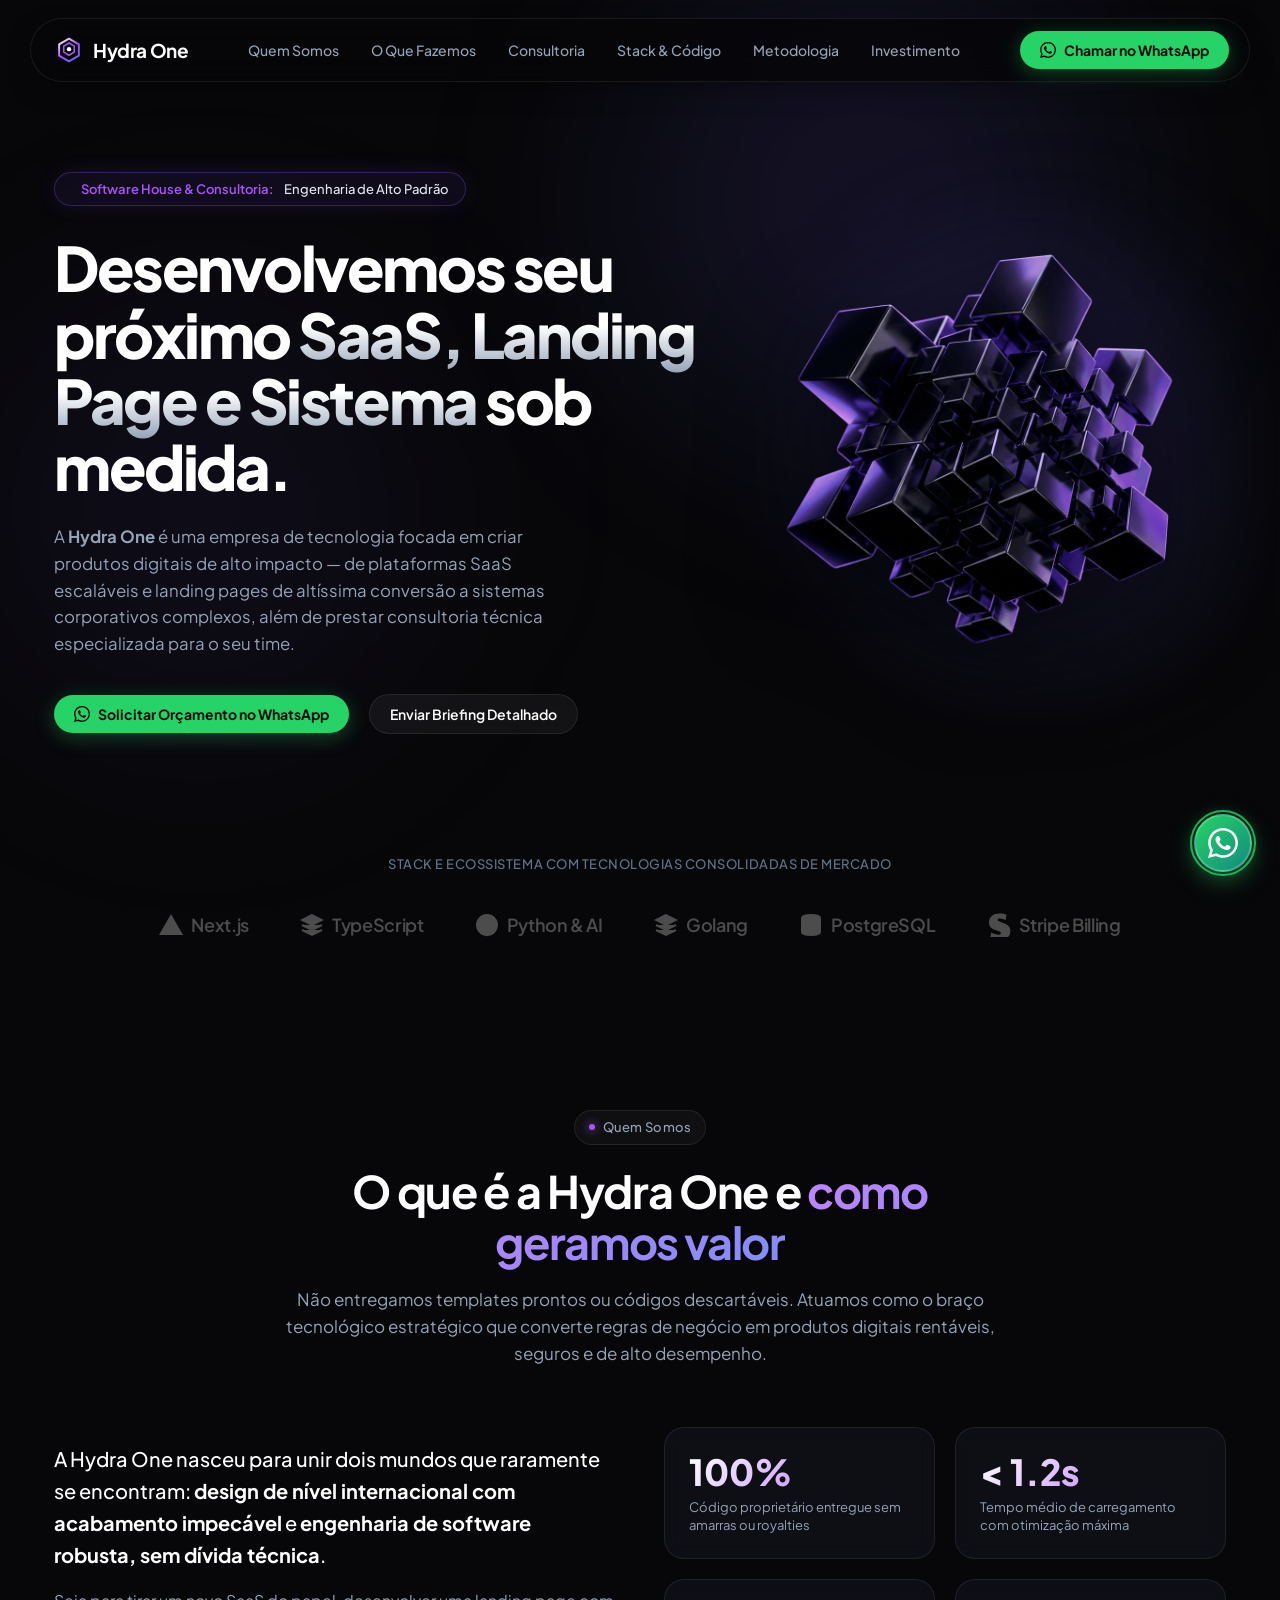
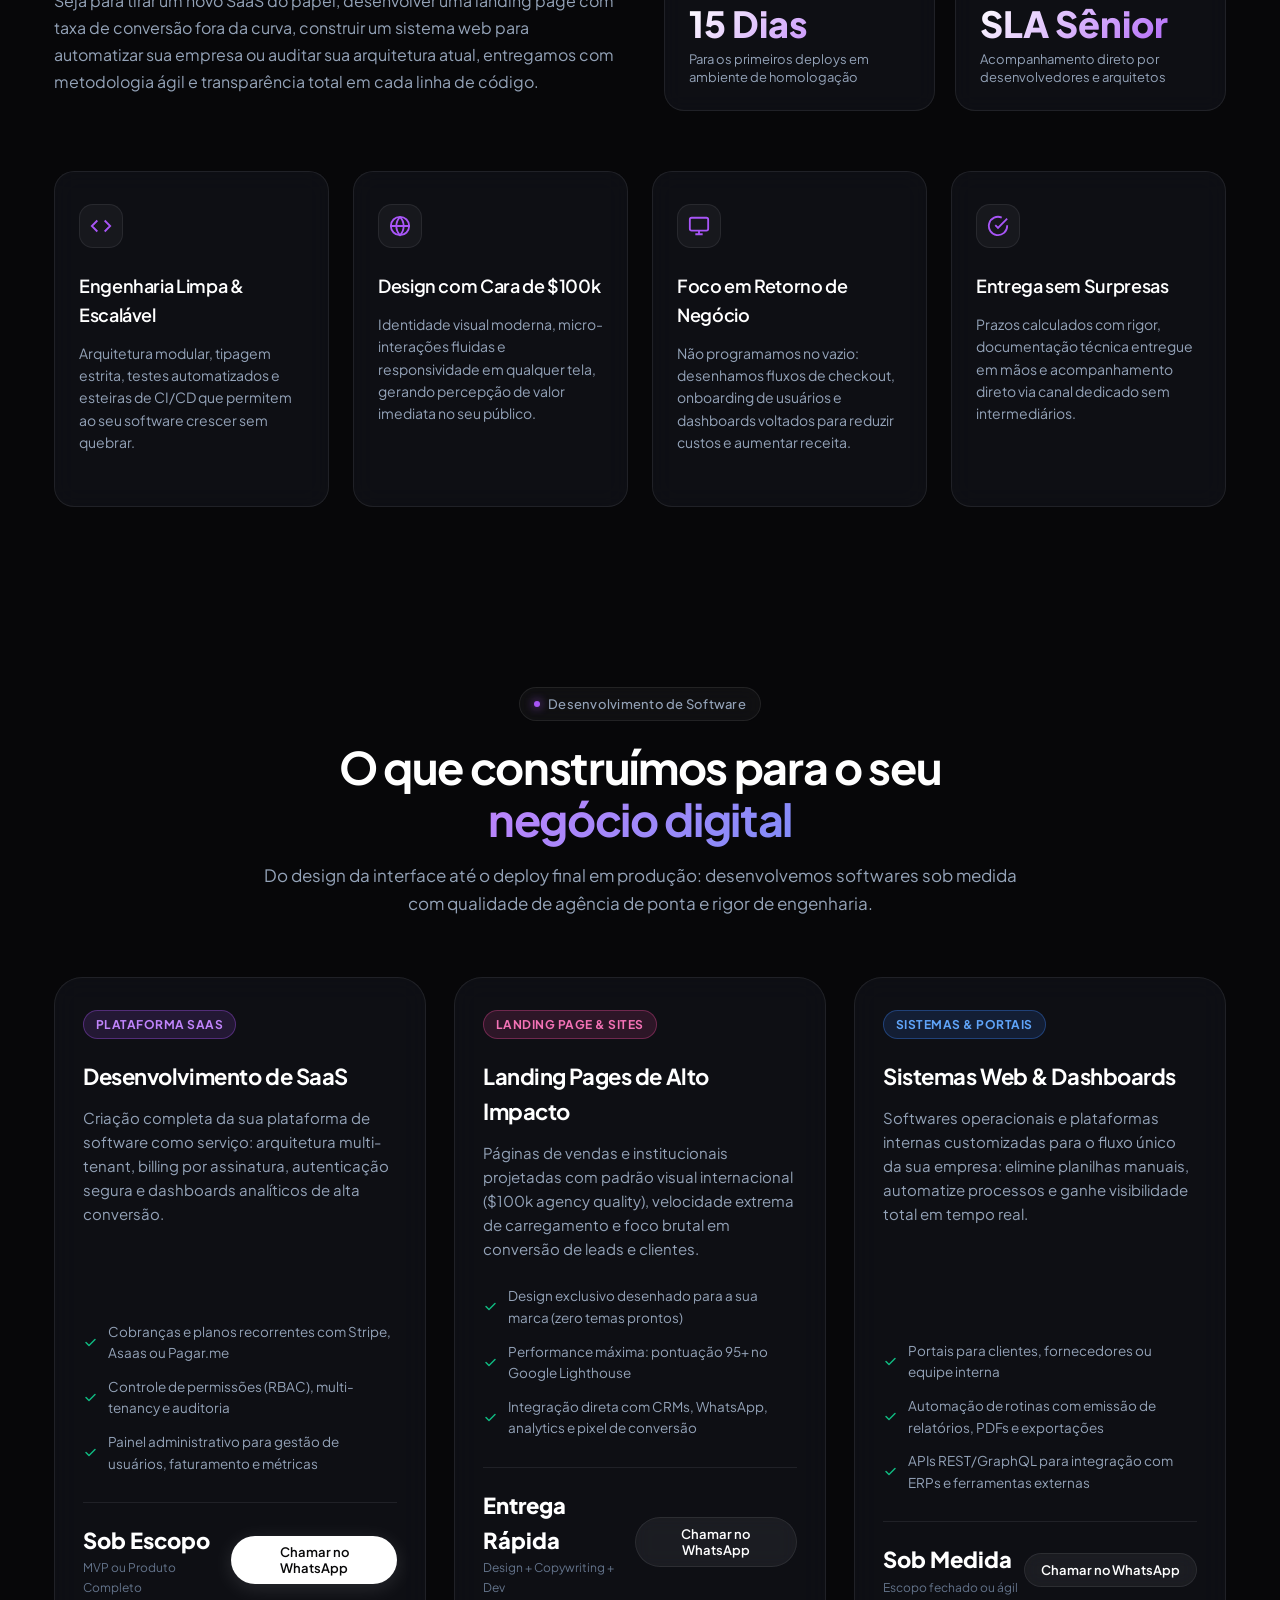
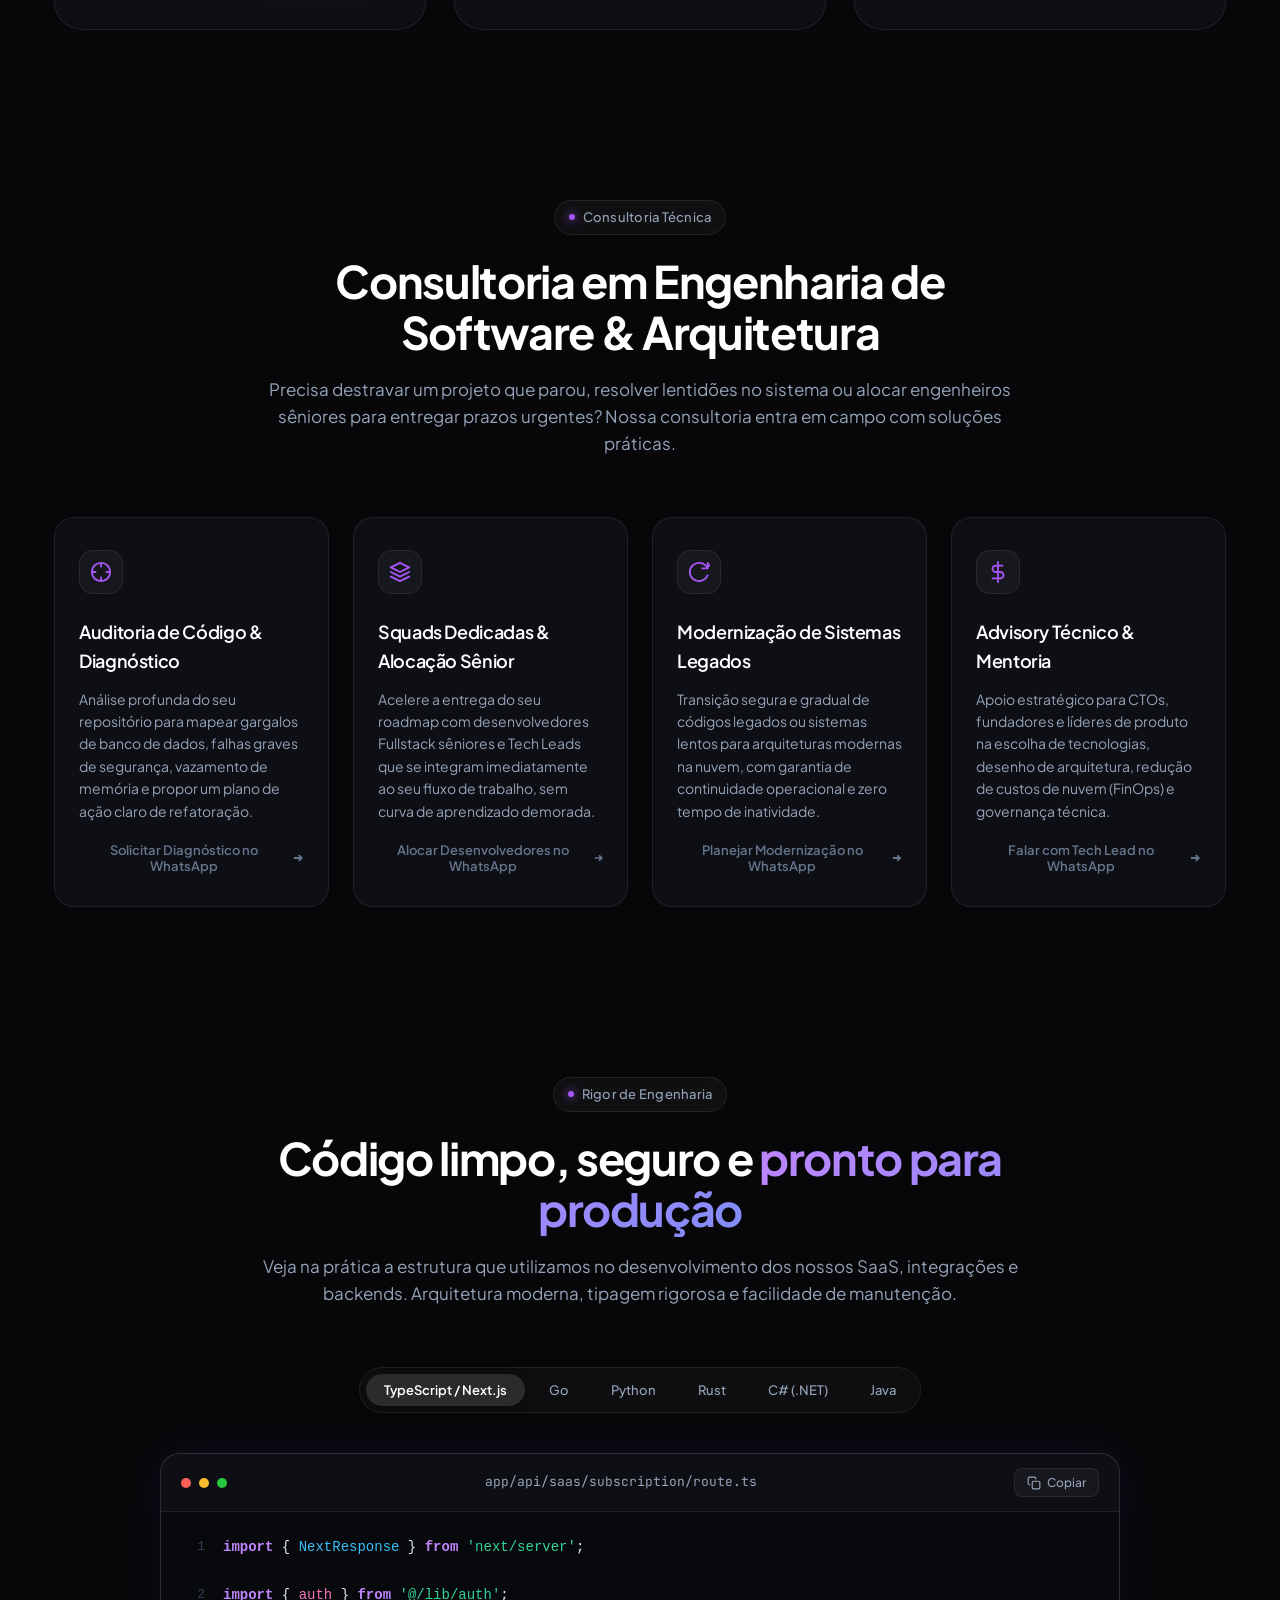
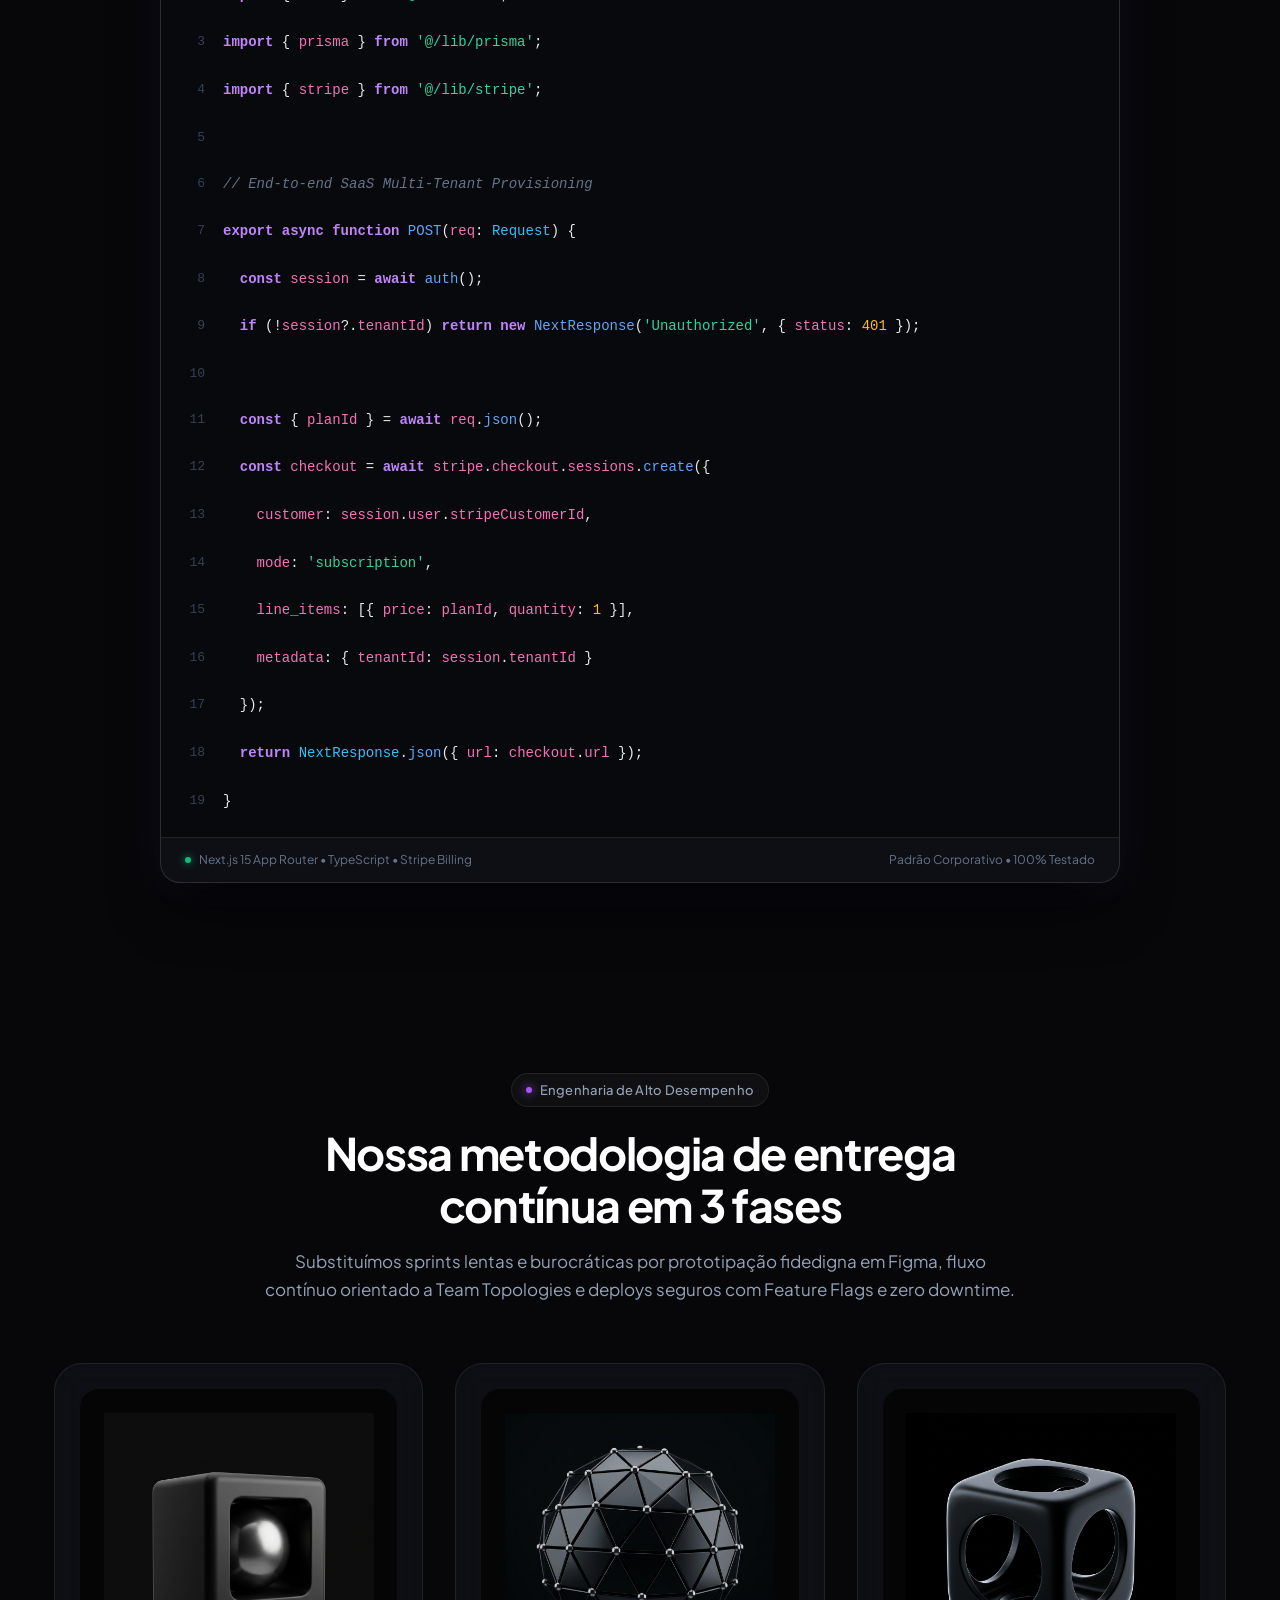
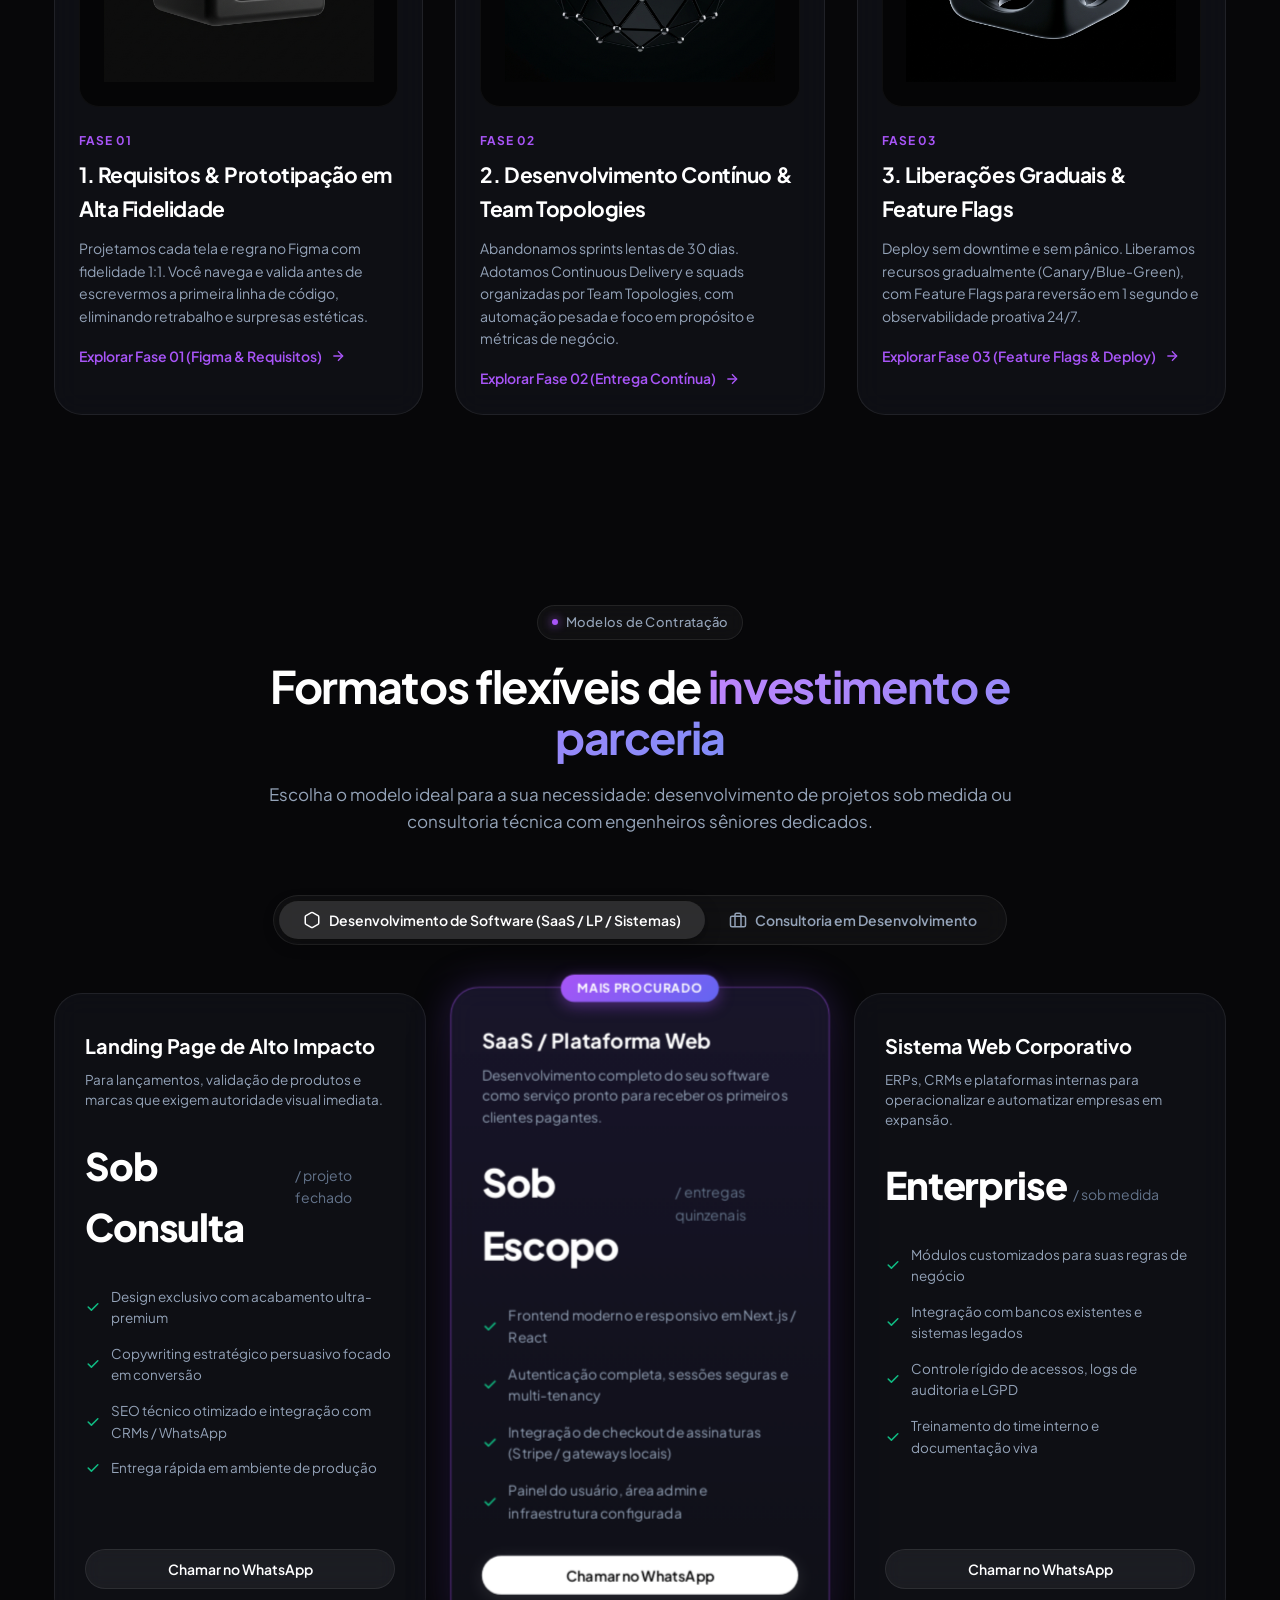
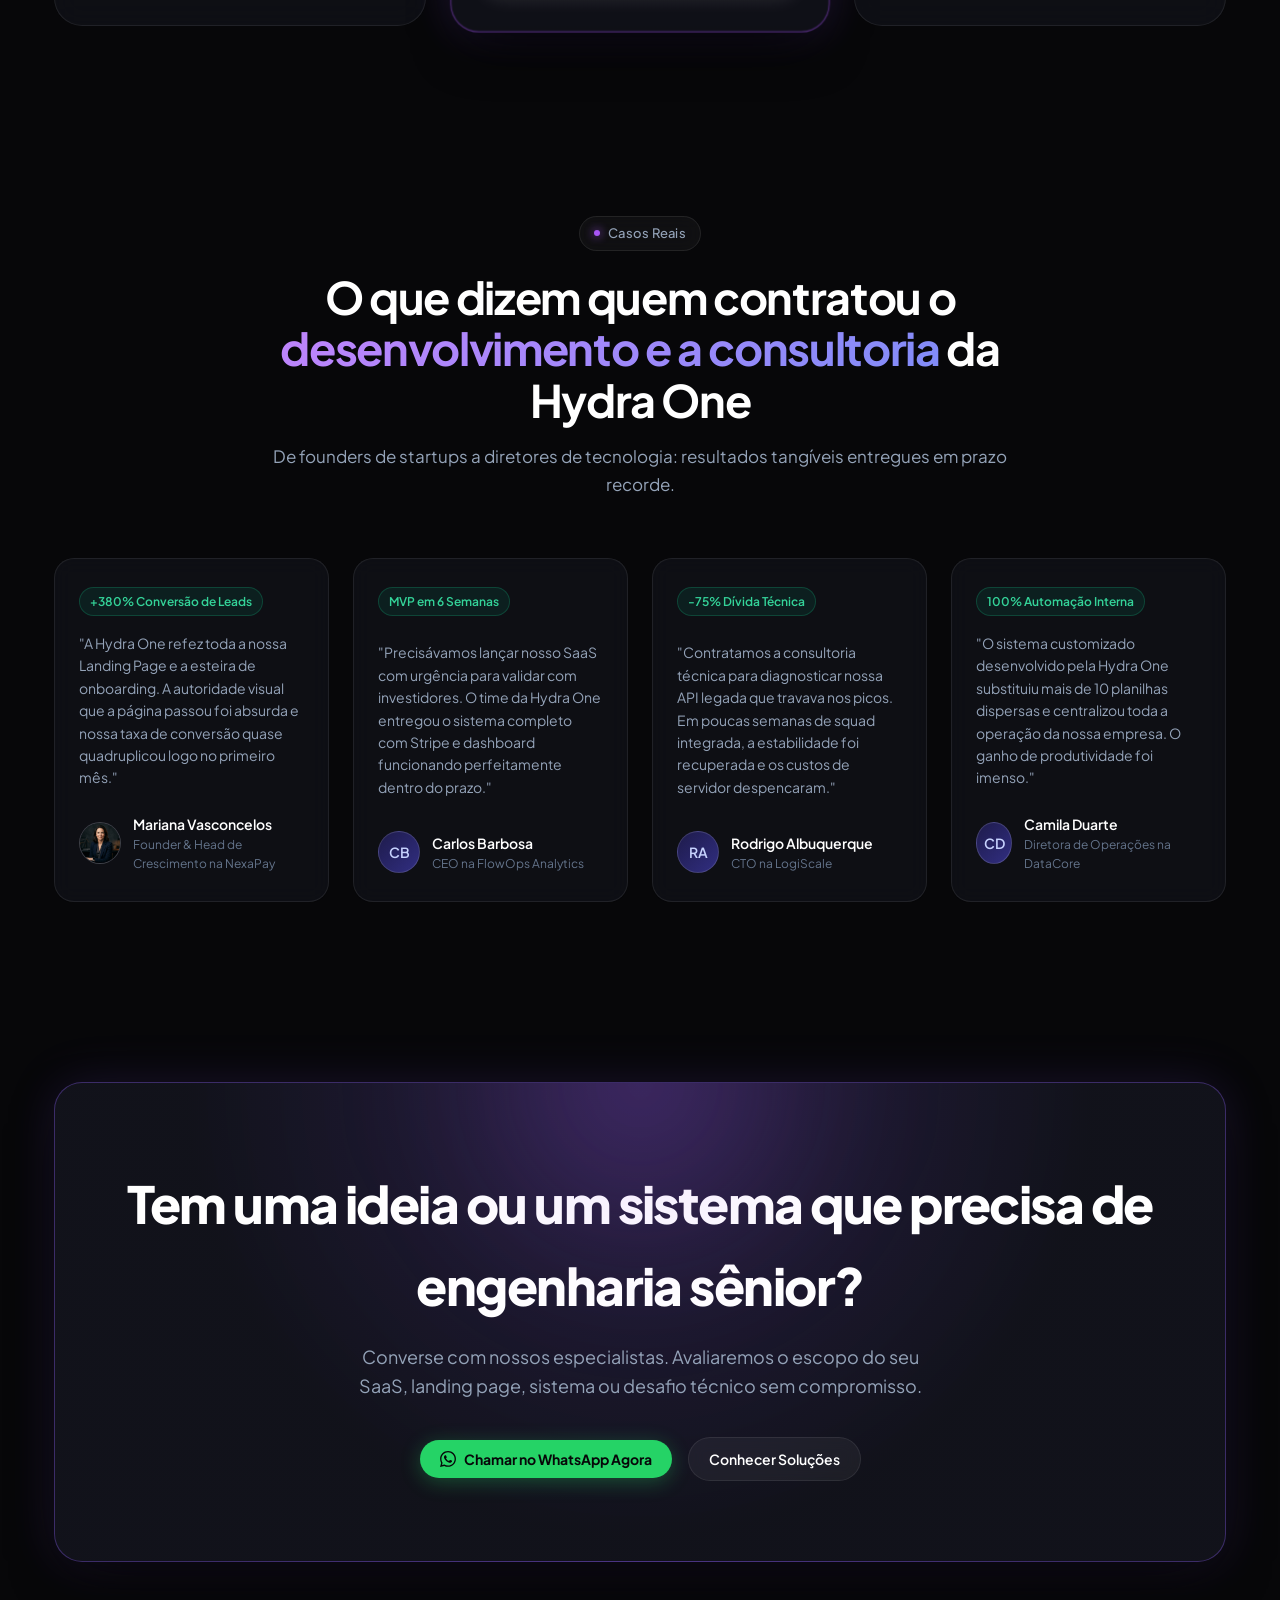
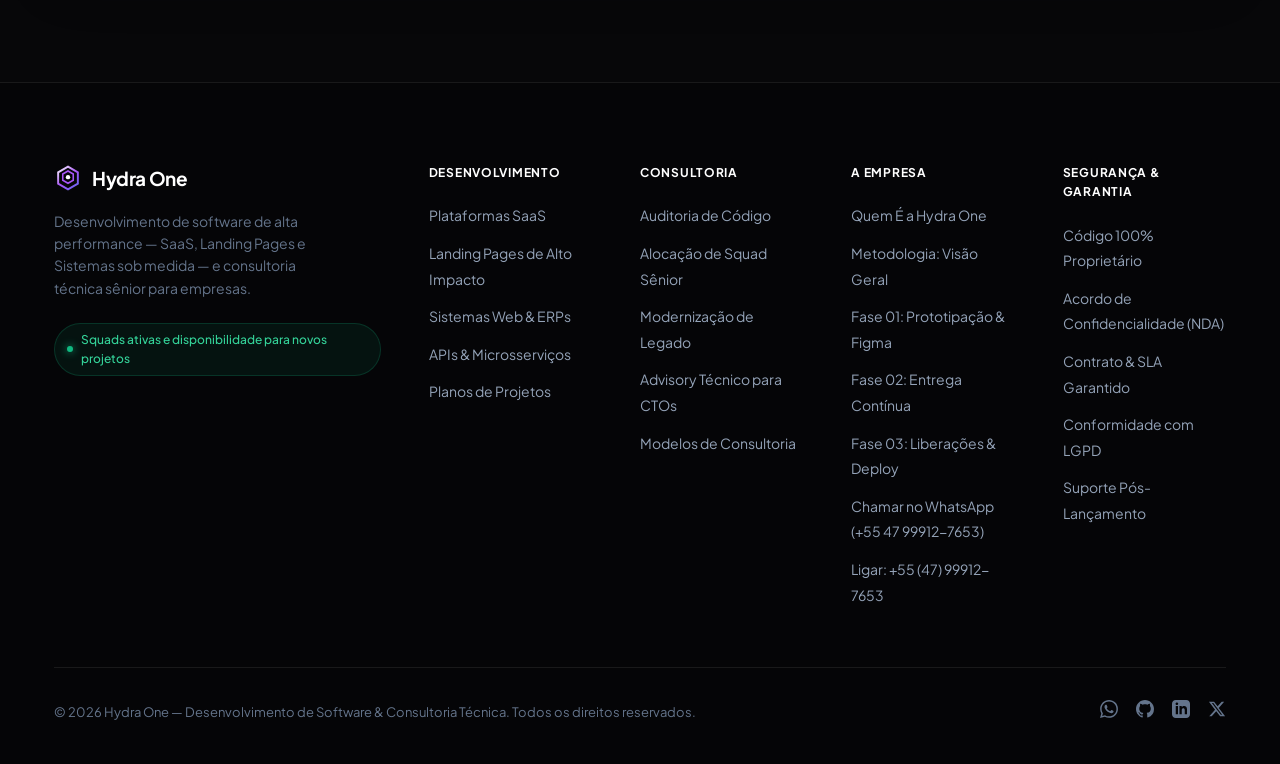
==== commit 9bd607a6: "add steps page" ====
--- a/index.html
+++ b/index.html
@@ -699,12 +699,12 @@
         <div class="section-header">
           <div class="section-badge">
             <span class="dot"></span>
-            <span>Como Trabalhamos</span>
-          </div>
-          <h2 class="section-title">Nossa metodologia de entrega em 3 fases</h2>
+            <span>Engenharia de Alto Desempenho</span>
+          </div>
+          <h2 class="section-title">Nossa metodologia de entrega contínua em 3 fases</h2>
           <p class="section-description">
-            Processo ágil, estruturado e transparente. Você acompanha cada evolução em tempo real, sem reuniões
-            intermináveis ou atrasos de entrega.
+            Substituímos sprints lentas e burocráticas por prototipação fidedigna em Figma, fluxo contínuo orientado a
+            Team Topologies e deploys seguros com Feature Flags e zero downtime.
           </p>
         </div>
 
@@ -716,11 +716,15 @@
                 height="300" loading="lazy">
             </div>
             <div class="step-badge">Fase 01</div>
-            <h3 class="step-title">1. Imersão, Escopo & Prototipação</h3>
+            <h3 class="step-title">1. Requisitos & Prototipação em Alta Fidelidade</h3>
             <p class="step-desc">
-              Alinhamos regras de negócio, modelamos a arquitetura do banco e criamos protótipos interativos em Figma
-              para validar o design antes de escrever a primeira linha de código.
-            </p>
+              Projetamos cada tela e regra no Figma com fidelidade 1:1. Você navega e valida antes de escrevermos a
+              primeira linha de código, eliminando retrabalho e surpresas estéticas.
+            </p>
+            <a href="fase-1-prototipacao.html" class="step-detail-link">
+              <span>Explorar Fase 01 (Figma & Requisitos)</span>
+              <svg width="16" height="16" viewBox="0 0 24 24" fill="none" stroke="currentColor" stroke-width="2"><line x1="5" y1="12" x2="19" y2="12"></line><polyline points="12 5 19 12 12 19"></polyline></svg>
+            </a>
           </div>
 
           <!-- Step 2 -->
@@ -731,11 +735,15 @@
                 loading="lazy">
             </div>
             <div class="step-badge">Fase 02</div>
-            <h3 class="step-title">2. Desenvolvimento Ágil & Sprints</h3>
+            <h3 class="step-title">2. Desenvolvimento Contínuo & Team Topologies</h3>
             <p class="step-desc">
-              Construção do software em sprints com deploys contínuos em ambiente de homologação. Você testa as
-              funcionalidades semanalmente e acompanha o progresso real.
-            </p>
+              Abandonamos sprints lentas de 30 dias. Adotamos Continuous Delivery e squads organizadas por Team Topologies,
+              com automação pesada e foco em propósito e métricas de negócio.
+            </p>
+            <a href="fase-2-desenvolvimento-continuo.html" class="step-detail-link">
+              <span>Explorar Fase 02 (Entrega Contínua)</span>
+              <svg width="16" height="16" viewBox="0 0 24 24" fill="none" stroke="currentColor" stroke-width="2"><line x1="5" y1="12" x2="19" y2="12"></line><polyline points="12 5 19 12 12 19"></polyline></svg>
+            </a>
           </div>
 
           <!-- Step 3 -->
@@ -745,11 +753,15 @@
                 width="300" height="300" loading="lazy">
             </div>
             <div class="step-badge">Fase 03</div>
-            <h3 class="step-title">3. Homologação, Lançamento & Suporte</h3>
+            <h3 class="step-title">3. Liberações Graduais & Feature Flags</h3>
             <p class="step-desc">
-              Testes automatizados de carga, configuração da infraestrutura em nuvem, publicação e garantia técnica com
-              suporte contínuo para evolução do produto.
-            </p>
+              Deploy sem downtime e sem pânico. Liberamos recursos gradualmente (Canary/Blue-Green), com Feature Flags para
+              reversão em 1 segundo e observabilidade proativa 24/7.
+            </p>
+            <a href="fase-3-deploy-sustentacao.html" class="step-detail-link">
+              <span>Explorar Fase 03 (Feature Flags & Deploy)</span>
+              <svg width="16" height="16" viewBox="0 0 24 24" fill="none" stroke="currentColor" stroke-width="2"><line x1="5" y1="12" x2="19" y2="12"></line><polyline points="12 5 19 12 12 19"></polyline></svg>
+            </a>
           </div>
         </div>
       </div>
@@ -1270,11 +1282,13 @@
           <h4>A Empresa</h4>
           <ul class="footer-links">
             <li><a href="#about">Quem É a Hydra One</a></li>
-            <li><a href="#how-it-works">Nossa Metodologia</a></li>
-            <li><a href="#showcase">Stack de Engenharia</a></li>
-            <li><a href="#testimonials">Casos de Sucesso</a></li>
-            <li><a href="#" data-action="open-whatsapp"
-                data-whatsapp-msg="Olá! Gostaria de falar diretamente com a Hydra One.">Chamar no WhatsApp</a></li>
+            <li><a href="#how-it-works">Metodologia: Visão Geral</a></li>
+            <li><a href="fase-1-prototipacao.html">Fase 01: Prototipação & Figma</a></li>
+            <li><a href="fase-2-desenvolvimento-continuo.html">Fase 02: Entrega Contínua</a></li>
+            <li><a href="fase-3-deploy-sustentacao.html">Fase 03: Liberações & Deploy</a></li>
+            <li><a href="https://wa.me/5547999127653" target="_blank" rel="noopener noreferrer" data-action="open-whatsapp"
+                data-whatsapp-msg="Olá! Gostaria de falar diretamente com a Hydra One.">Chamar no WhatsApp (+55 47 99912-7653)</a></li>
+            <li><a href="tel:+5547999127653">Ligar: +55 (47) 99912-7653</a></li>
           </ul>
         </div>
 
--- a/css/styles.css
+++ b/css/styles.css
@@ -1973,4 +1973,393 @@
   .whatsapp-tooltip {
     display: none;
   }
+}
+
+/* ==========================================================================
+   Methodology Dedicated Subpages Styles
+   ========================================================================== */
+.methodology-page-header {
+  padding: 140px 0 60px 0;
+  position: relative;
+  text-align: center;
+}
+
+.methodology-breadcrumbs {
+  display: inline-flex;
+  align-items: center;
+  gap: 8px;
+  font-size: 0.875rem;
+  color: var(--text-muted);
+  margin-bottom: 24px;
+}
+
+.methodology-breadcrumbs a {
+  color: var(--text-secondary);
+  transition: color var(--transition-fast);
+}
+
+.methodology-breadcrumbs a:hover {
+  color: var(--accent-purple);
+}
+
+.methodology-breadcrumbs span.sep {
+  opacity: 0.4;
+}
+
+.methodology-breadcrumbs span.current {
+  color: var(--accent-violet);
+  font-weight: 600;
+}
+
+.methodology-page-title {
+  font-size: clamp(2.2rem, 4vw, 3.4rem);
+  font-weight: 800;
+  letter-spacing: -0.03em;
+  line-height: 1.15;
+  margin-bottom: 20px;
+  max-width: 900px;
+  margin-left: auto;
+  margin-right: auto;
+}
+
+.methodology-page-subtitle {
+  font-size: clamp(1.05rem, 1.8vw, 1.25rem);
+  color: var(--text-secondary);
+  max-width: 780px;
+  margin: 0 auto 36px auto;
+  line-height: 1.6;
+}
+
+.methodology-quick-metrics {
+  display: flex;
+  justify-content: center;
+  flex-wrap: wrap;
+  gap: 16px;
+  margin-bottom: 48px;
+}
+
+.metric-chip {
+  display: inline-flex;
+  align-items: center;
+  gap: 10px;
+  padding: 8px 18px;
+  background: rgba(255, 255, 255, 0.03);
+  border: 1px solid var(--border-subtle);
+  border-radius: var(--radius-full);
+  font-size: 0.875rem;
+  color: var(--text-secondary);
+}
+
+.metric-chip strong {
+  color: #fff;
+  font-weight: 700;
+}
+
+.metric-chip svg {
+  width: 16px;
+  height: 16px;
+  color: var(--accent-violet);
+  flex-shrink: 0;
+}
+
+/* Big Visual Showcase */
+.methodology-visual-container {
+  margin: 0 auto 70px auto;
+  max-width: 1080px;
+  border-radius: var(--radius-xl);
+  padding: 12px;
+  background: linear-gradient(180deg, rgba(255, 255, 255, 0.08) 0%, rgba(255, 255, 255, 0.01) 100%);
+  border: 1px solid var(--border-medium);
+  box-shadow: 0 20px 60px -15px rgba(0, 0, 0, 0.8), 0 0 40px rgba(168, 85, 247, 0.12);
+  position: relative;
+  overflow: hidden;
+}
+
+.methodology-visual-container img {
+  width: 100%;
+  height: auto;
+  border-radius: calc(var(--radius-xl) - 6px);
+  display: block;
+}
+
+.methodology-visual-caption {
+  display: flex;
+  align-items: center;
+  justify-content: space-between;
+  padding: 12px 16px 4px 16px;
+  font-size: 0.8125rem;
+  color: var(--text-muted);
+}
+
+.methodology-visual-caption span.badge-live {
+  display: inline-flex;
+  align-items: center;
+  gap: 6px;
+  color: #22c55e;
+  font-weight: 600;
+}
+
+.methodology-visual-caption span.badge-live::before {
+  content: '';
+  width: 6px;
+  height: 6px;
+  border-radius: 50%;
+  background: #22c55e;
+  box-shadow: 0 0 8px #22c55e;
+}
+
+/* Deep Dive Content Sections */
+.methodology-section {
+  padding: 50px 0;
+}
+
+.section-tagline {
+  font-size: 0.8125rem;
+  font-weight: 700;
+  text-transform: uppercase;
+  letter-spacing: 0.08em;
+  color: var(--accent-violet);
+  margin-bottom: 10px;
+  display: block;
+}
+
+.methodology-grid {
+  display: grid;
+  grid-template-columns: repeat(auto-fit, minmax(320px, 1fr));
+  gap: 28px;
+  margin-top: 36px;
+}
+
+.pillar-card {
+  background: var(--bg-card);
+  border: 1px solid var(--border-subtle);
+  border-radius: var(--radius-lg);
+  padding: 32px;
+  transition: all var(--transition-base);
+  position: relative;
+  display: flex;
+  flex-direction: column;
+}
+
+.pillar-card:hover {
+  background: var(--bg-card-hover);
+  border-color: var(--border-bright);
+  transform: translateY(-3px);
+  box-shadow: var(--shadow-card-hover);
+}
+
+.pillar-icon-box {
+  width: 52px;
+  height: 52px;
+  border-radius: var(--radius-md);
+  background: rgba(168, 85, 247, 0.1);
+  border: 1px solid rgba(168, 85, 247, 0.25);
+  display: flex;
+  align-items: center;
+  justify-content: center;
+  color: var(--accent-violet);
+  margin-bottom: 20px;
+}
+
+.pillar-icon-box svg {
+  width: 26px;
+  height: 26px;
+}
+
+.pillar-card h3 {
+  font-size: 1.25rem;
+  font-weight: 700;
+  margin-bottom: 12px;
+  color: #fff;
+}
+
+.pillar-card p {
+  color: var(--text-secondary);
+  font-size: 0.9375rem;
+  line-height: 1.6;
+  margin-bottom: 20px;
+  flex-grow: 1;
+}
+
+.pillar-checklist {
+  list-style: none;
+  border-top: 1px solid var(--border-subtle);
+  padding-top: 18px;
+  margin-top: auto;
+  display: flex;
+  flex-direction: column;
+  gap: 10px;
+}
+
+.pillar-checklist li {
+  display: flex;
+  align-items: flex-start;
+  gap: 10px;
+  font-size: 0.875rem;
+  color: var(--text-secondary);
+}
+
+.pillar-checklist li svg {
+  width: 16px;
+  height: 16px;
+  color: #22c55e;
+  flex-shrink: 0;
+  margin-top: 2px;
+}
+
+/* Comparison Matrix (Tradicional vs Hydra One) */
+.comparison-matrix-wrapper {
+  margin: 70px 0;
+  background: var(--bg-secondary);
+  border: 1px solid var(--border-subtle);
+  border-radius: var(--radius-xl);
+  overflow: hidden;
+}
+
+.comparison-header {
+  padding: 30px 36px;
+  border-bottom: 1px solid var(--border-subtle);
+  text-align: center;
+}
+
+.comparison-header h3 {
+  font-size: 1.5rem;
+  font-weight: 700;
+  margin-bottom: 8px;
+  color: #fff;
+}
+
+.comparison-grid {
+  display: grid;
+  grid-template-columns: 1fr 1fr;
+}
+
+@media (max-width: 768px) {
+  .comparison-grid {
+    grid-template-columns: 1fr;
+  }
+}
+
+.comparison-col {
+  padding: 36px;
+}
+
+.comparison-col.traditional {
+  background: rgba(239, 68, 68, 0.02);
+  border-right: 1px solid var(--border-subtle);
+}
+
+.comparison-col.hydra {
+  background: rgba(168, 85, 247, 0.04);
+}
+
+.comparison-col h4 {
+  font-size: 1.125rem;
+  font-weight: 700;
+  margin-bottom: 20px;
+  display: flex;
+  align-items: center;
+  gap: 10px;
+}
+
+.comparison-col.traditional h4 {
+  color: #f87171;
+}
+
+.comparison-col.hydra h4 {
+  color: var(--accent-violet);
+}
+
+.comparison-list {
+  list-style: none;
+  display: flex;
+  flex-direction: column;
+  gap: 14px;
+}
+
+.comparison-list li {
+  display: flex;
+  align-items: flex-start;
+  gap: 12px;
+  font-size: 0.9375rem;
+  line-height: 1.5;
+  color: var(--text-secondary);
+}
+
+.comparison-list li svg.bad {
+  color: #ef4444;
+  width: 18px;
+  height: 18px;
+  flex-shrink: 0;
+  margin-top: 2px;
+}
+
+.comparison-list li svg.good {
+  color: #22c55e;
+  width: 18px;
+  height: 18px;
+  flex-shrink: 0;
+  margin-top: 2px;
+}
+
+/* Methodology Bottom Navigation (Phase Switcher) */
+.phase-nav-container {
+  display: flex;
+  align-items: center;
+  justify-content: space-between;
+  flex-wrap: wrap;
+  gap: 20px;
+  padding: 32px;
+  background: var(--bg-card);
+  border: 1px solid var(--border-subtle);
+  border-radius: var(--radius-xl);
+  margin: 60px 0;
+}
+
+.phase-nav-item {
+  display: flex;
+  flex-direction: column;
+  gap: 4px;
+}
+
+.phase-nav-item.next {
+  text-align: right;
+}
+
+.phase-nav-label {
+  font-size: 0.75rem;
+  text-transform: uppercase;
+  letter-spacing: 0.06em;
+  color: var(--text-muted);
+}
+
+.phase-nav-link {
+  font-size: 1.05rem;
+  font-weight: 700;
+  color: #fff;
+  display: inline-flex;
+  align-items: center;
+  gap: 8px;
+  transition: color var(--transition-fast);
+}
+
+.phase-nav-link:hover {
+  color: var(--accent-violet);
+}
+
+/* Link on index.html step cards */
+.step-card .step-detail-link {
+  display: inline-flex;
+  align-items: center;
+  gap: 8px;
+  font-size: 0.875rem;
+  font-weight: 600;
+  color: var(--accent-violet);
+  margin-top: 18px;
+  transition: gap var(--transition-fast), color var(--transition-fast);
+}
+
+.step-card .step-detail-link:hover {
+  color: #c084fc;
+  gap: 12px;
 }
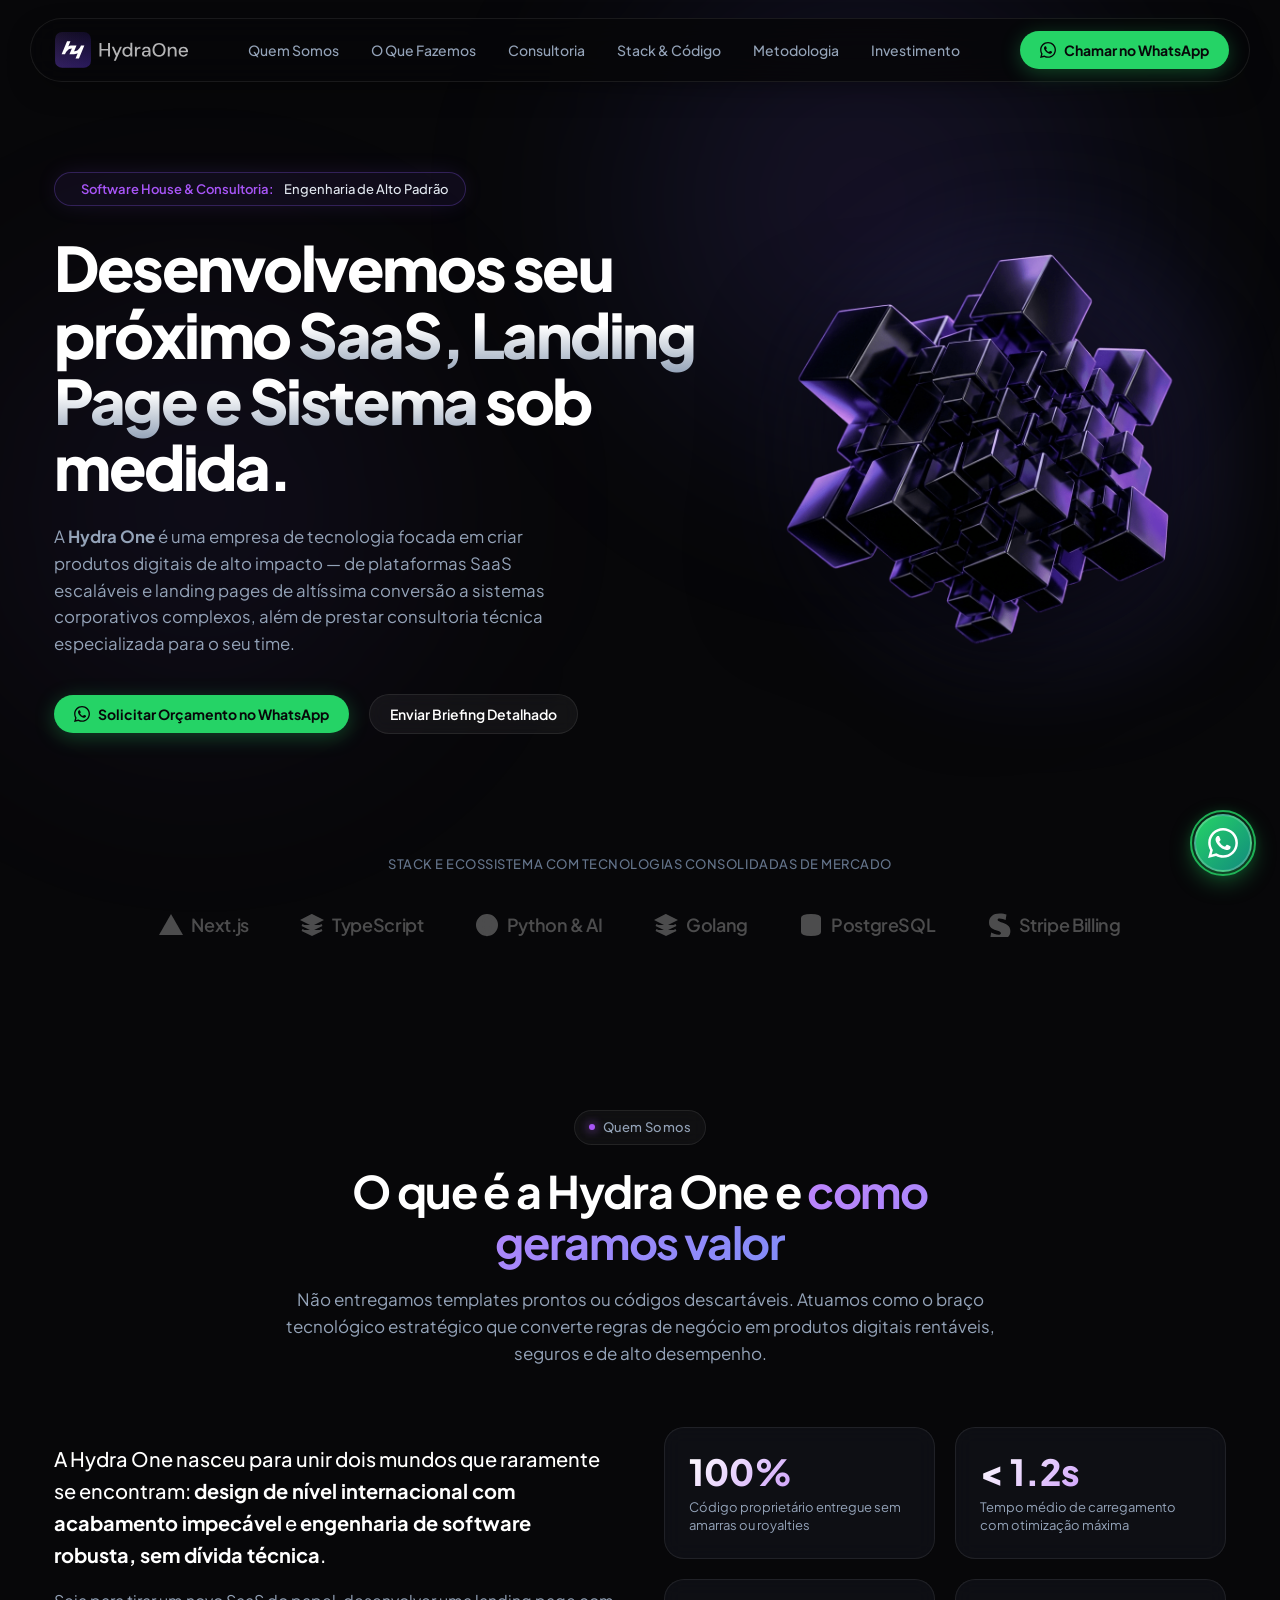
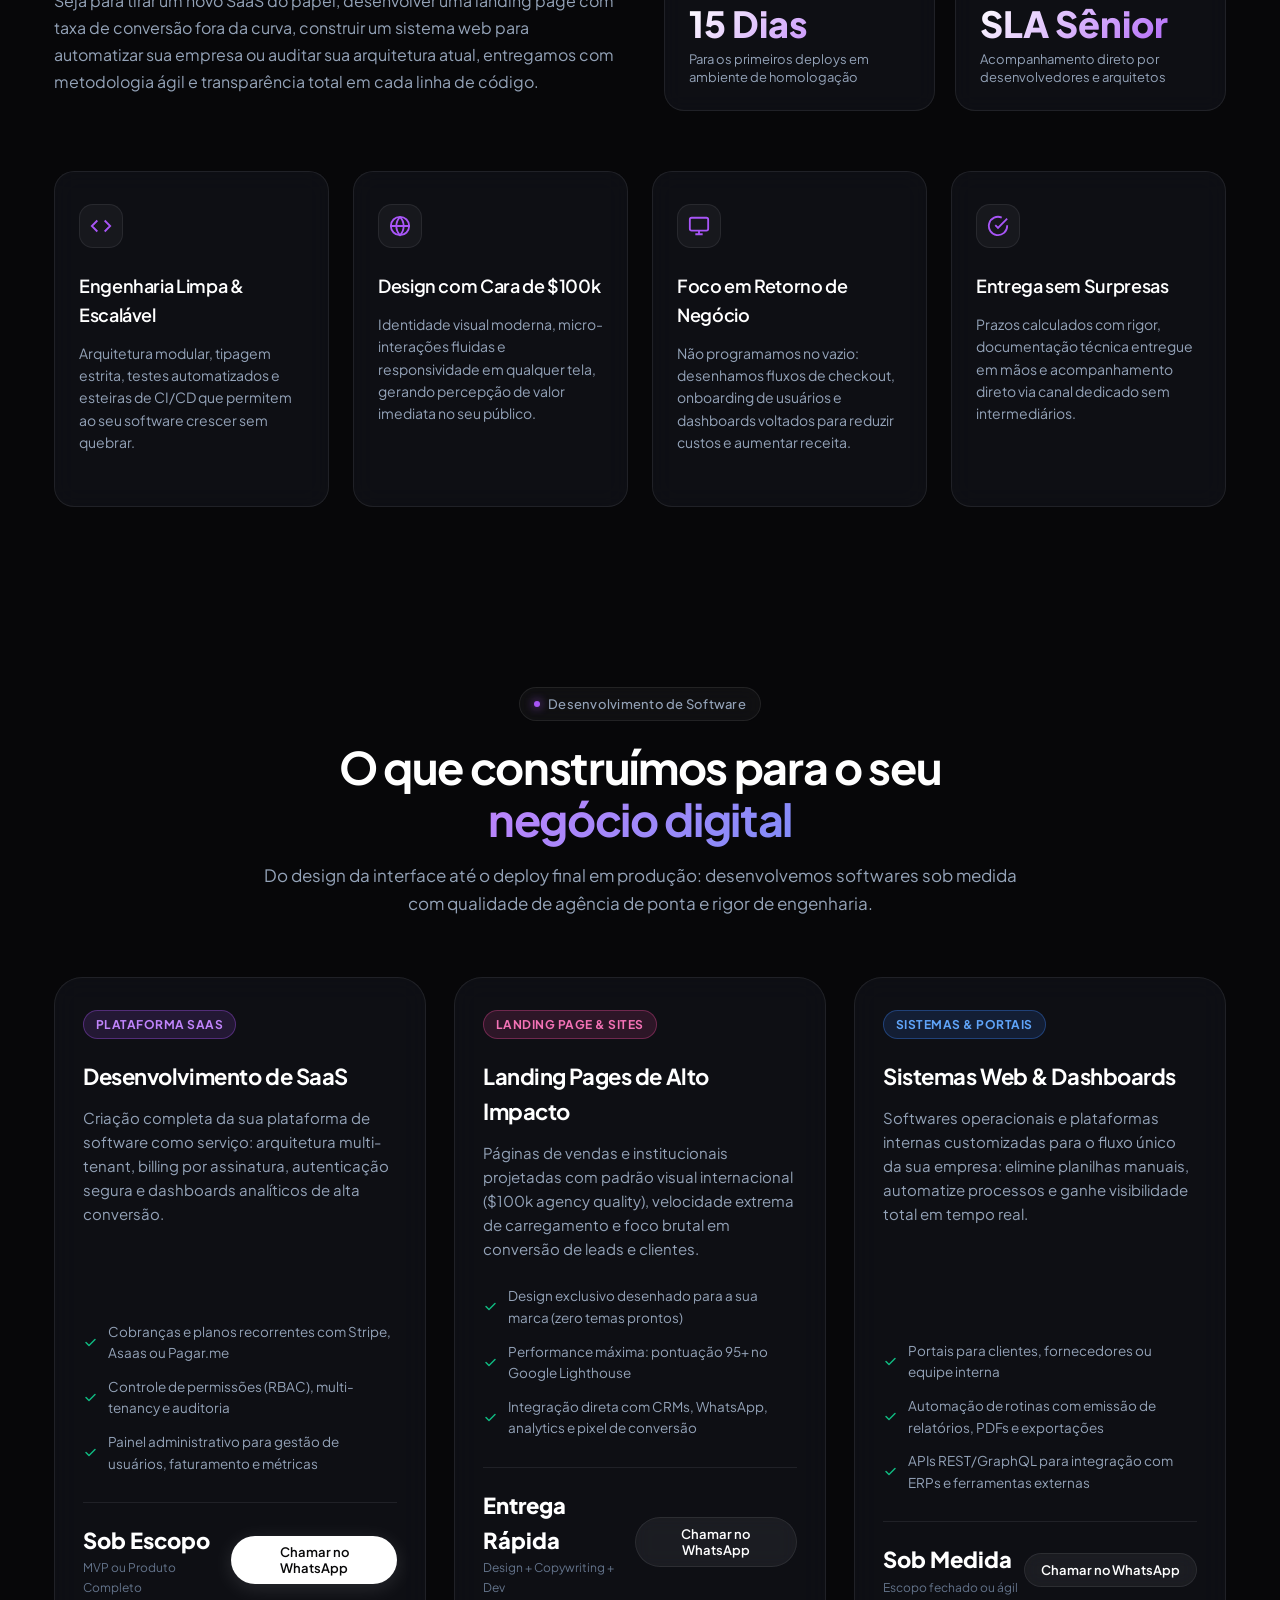
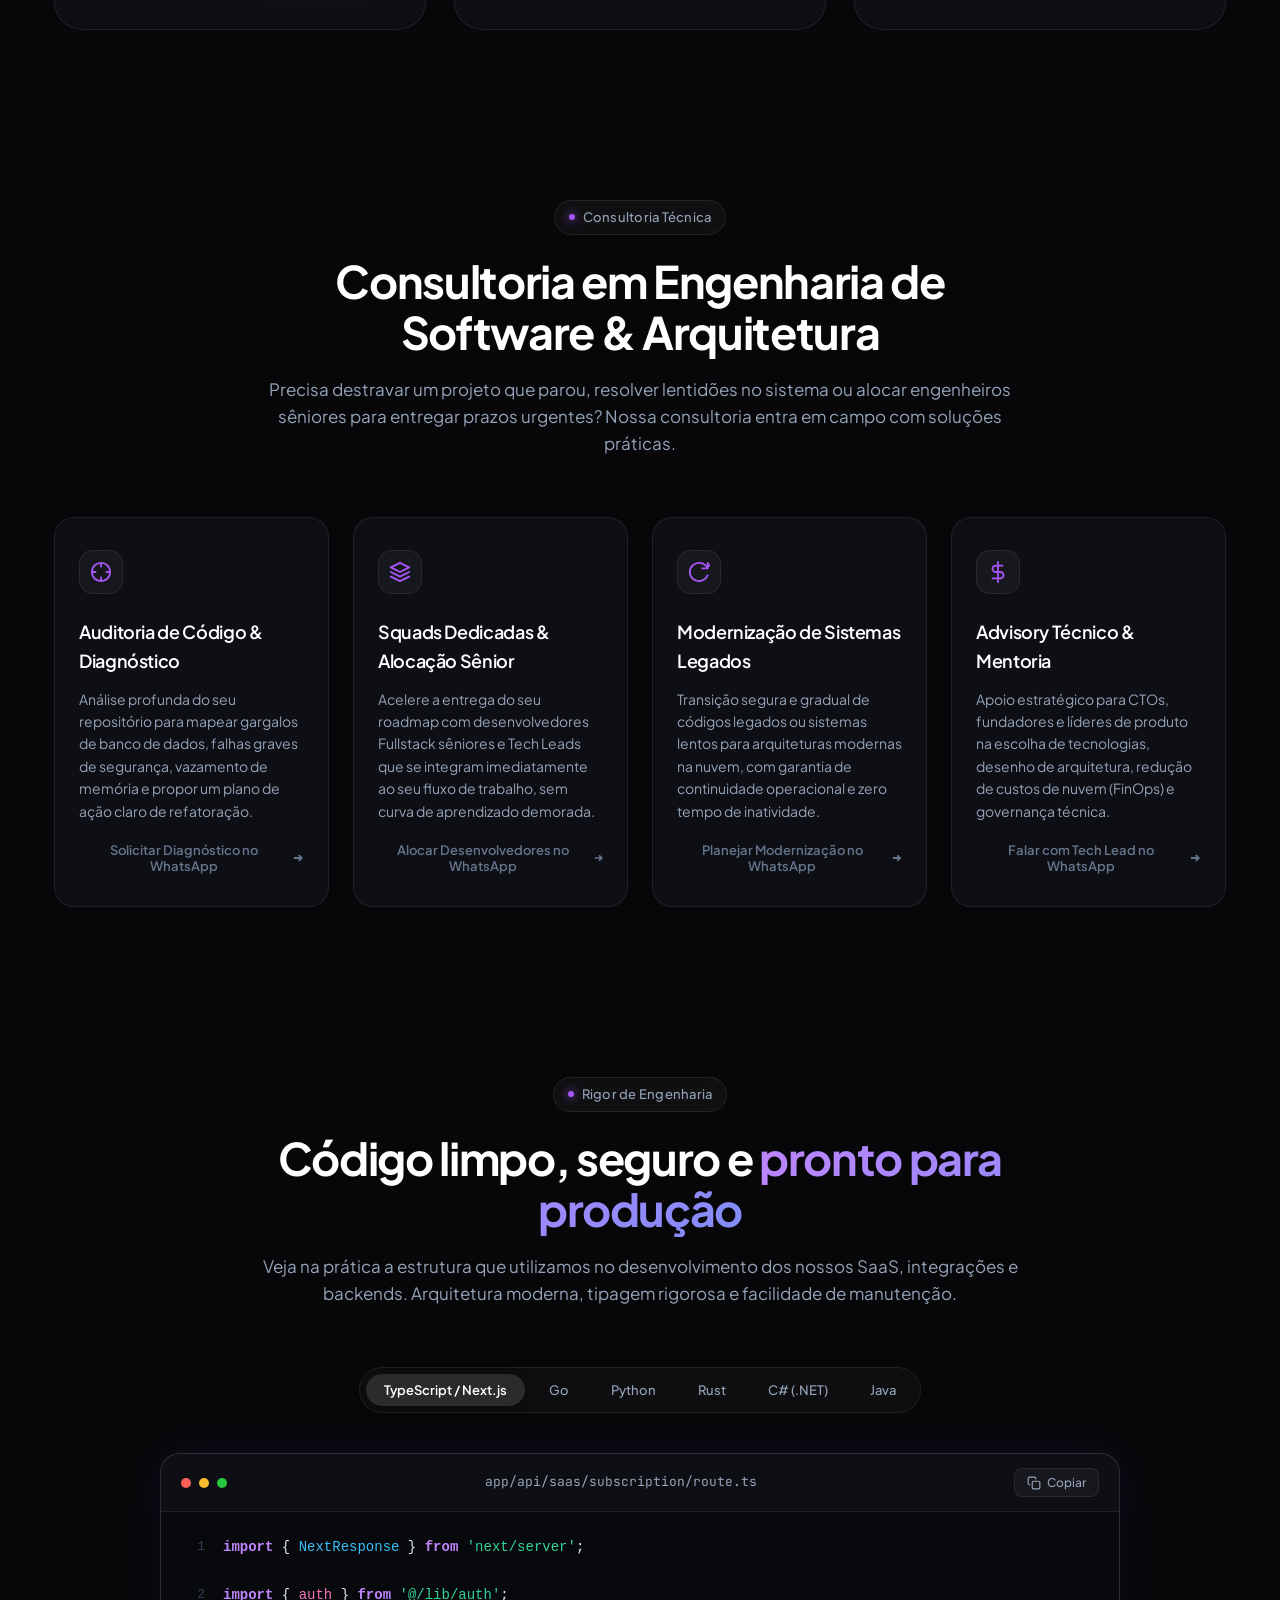
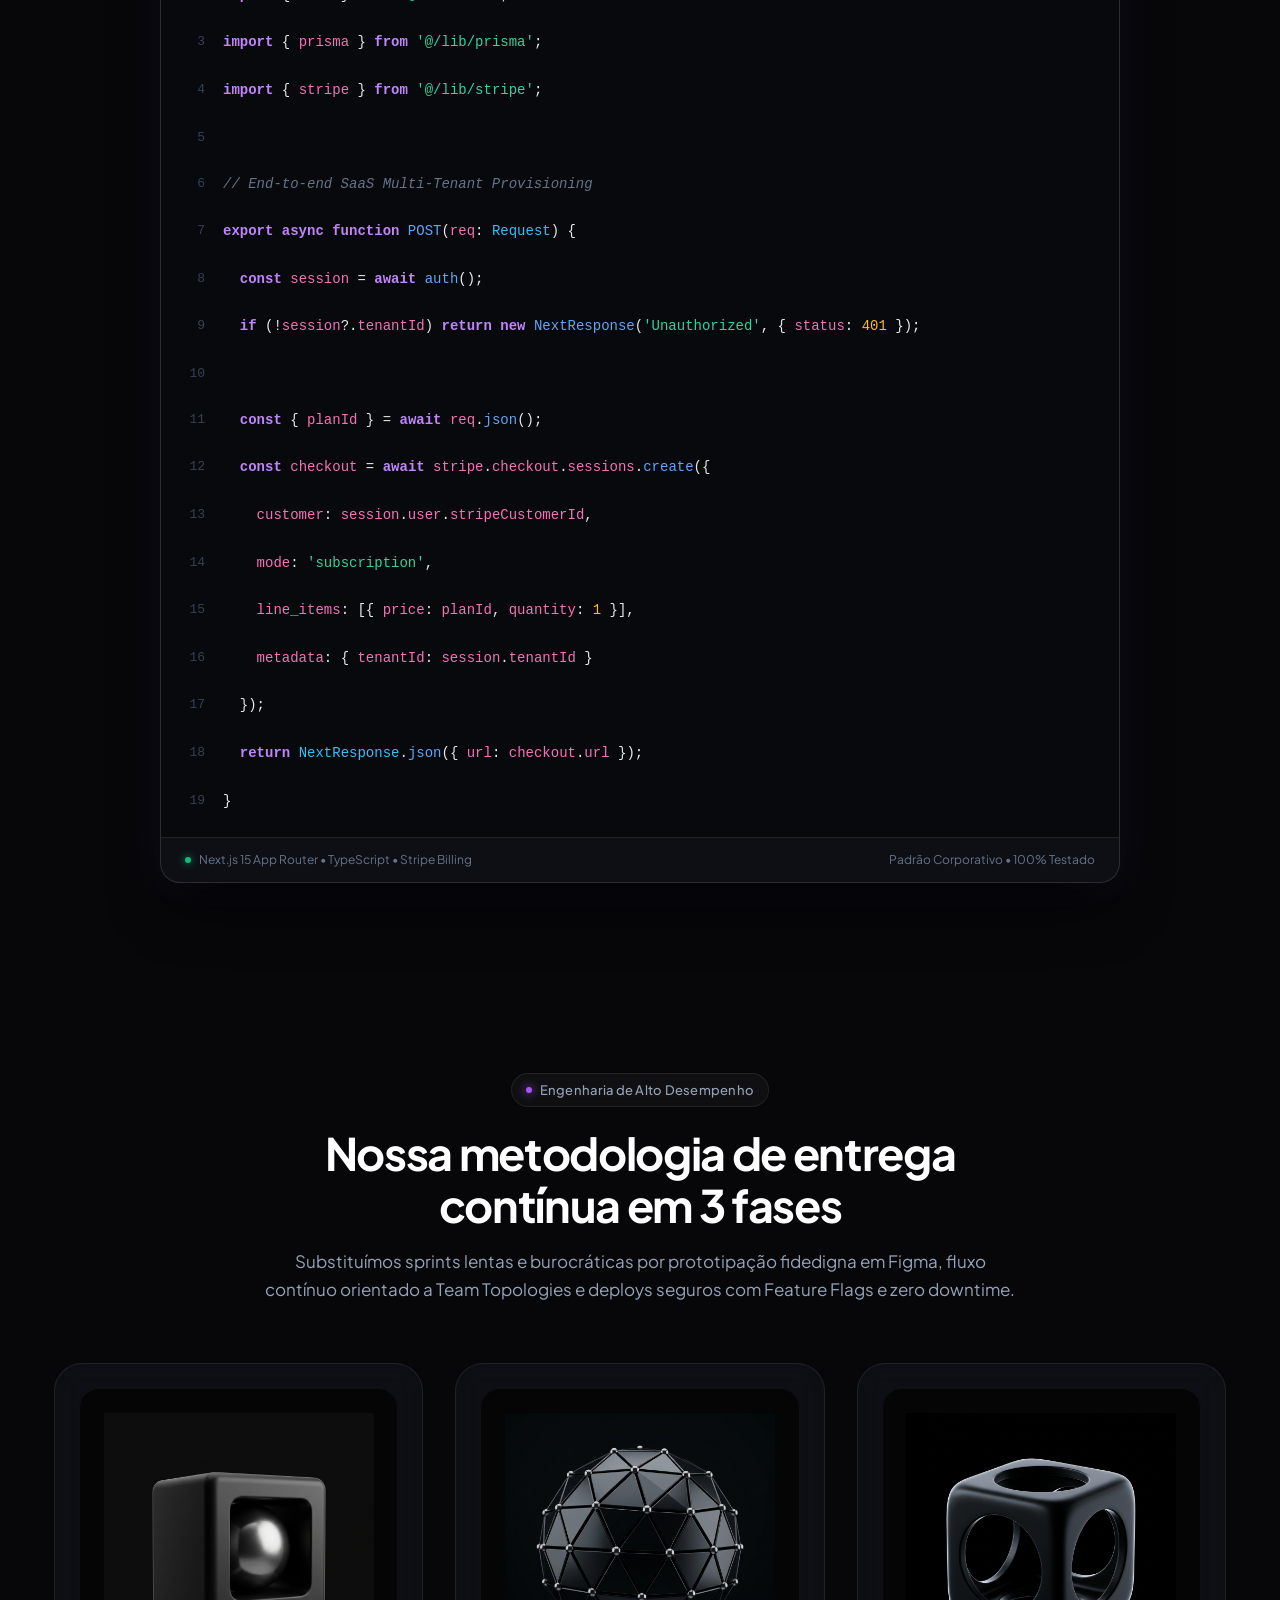
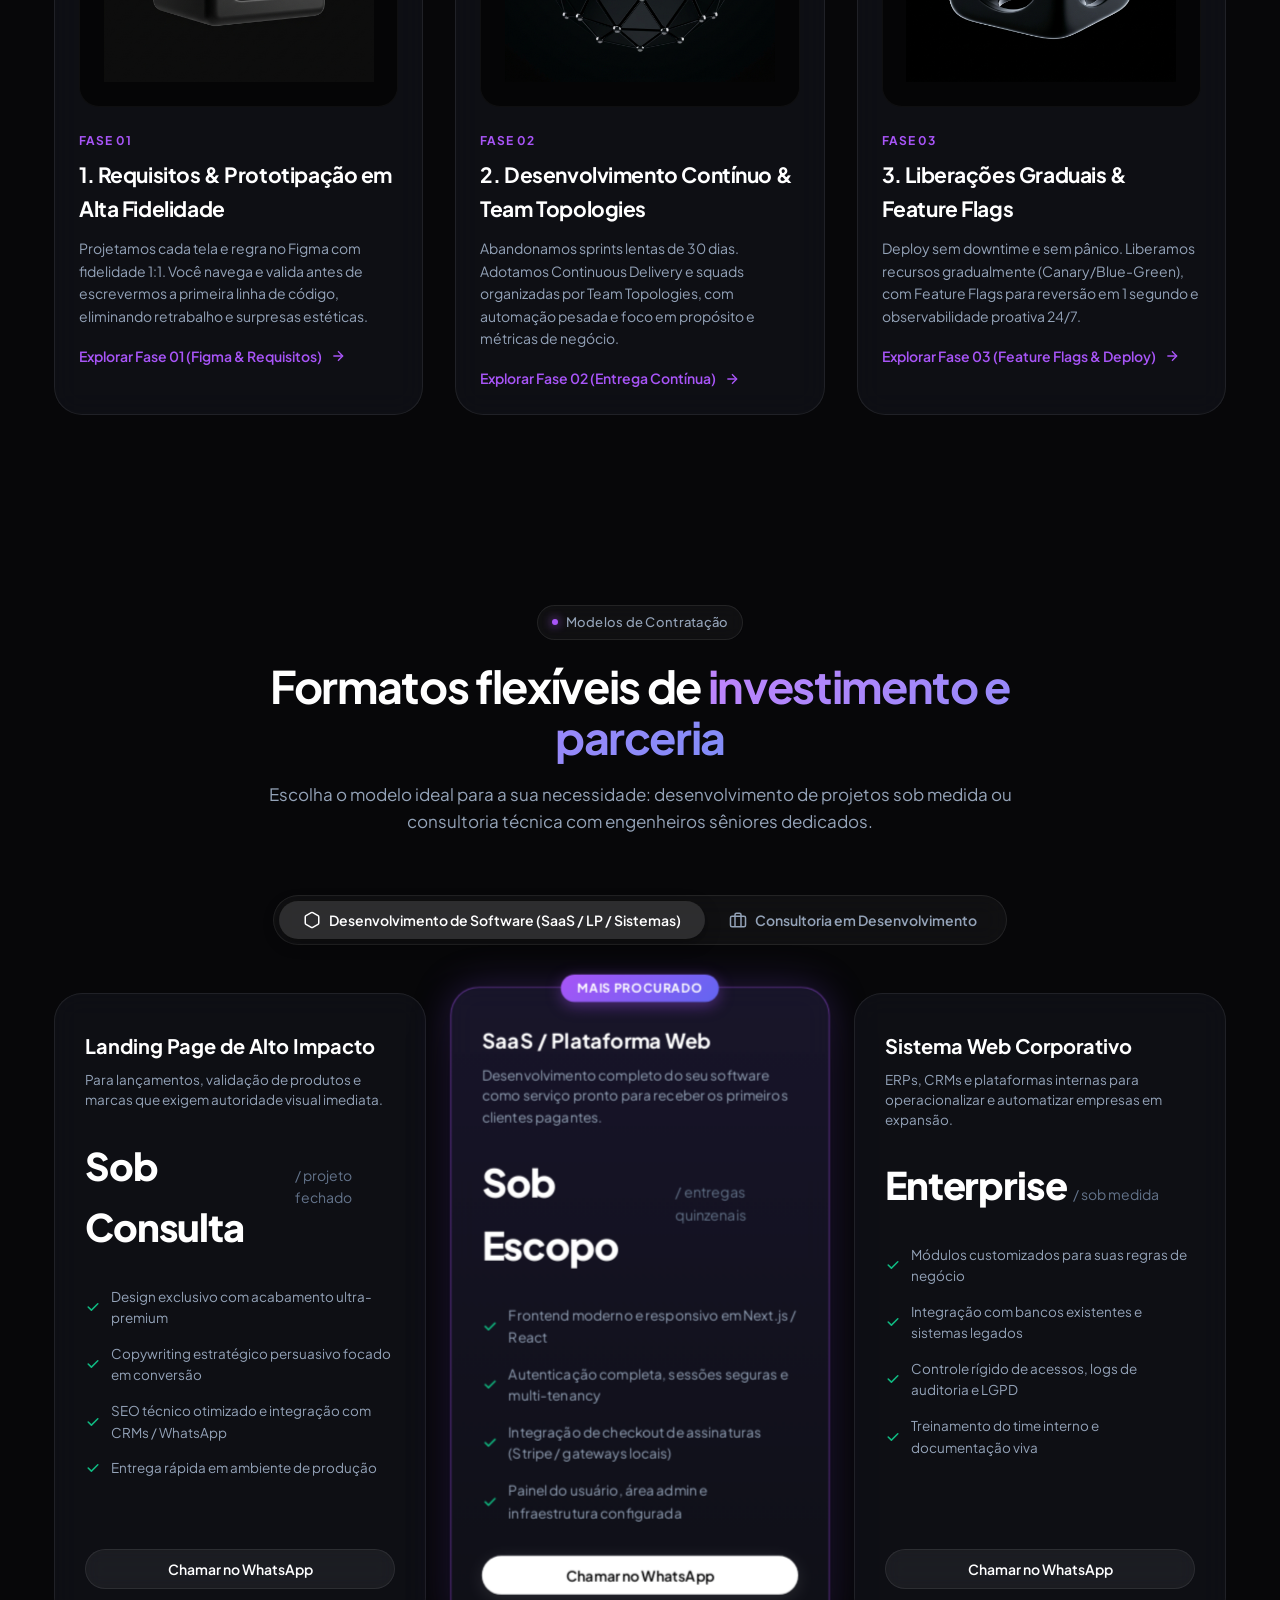
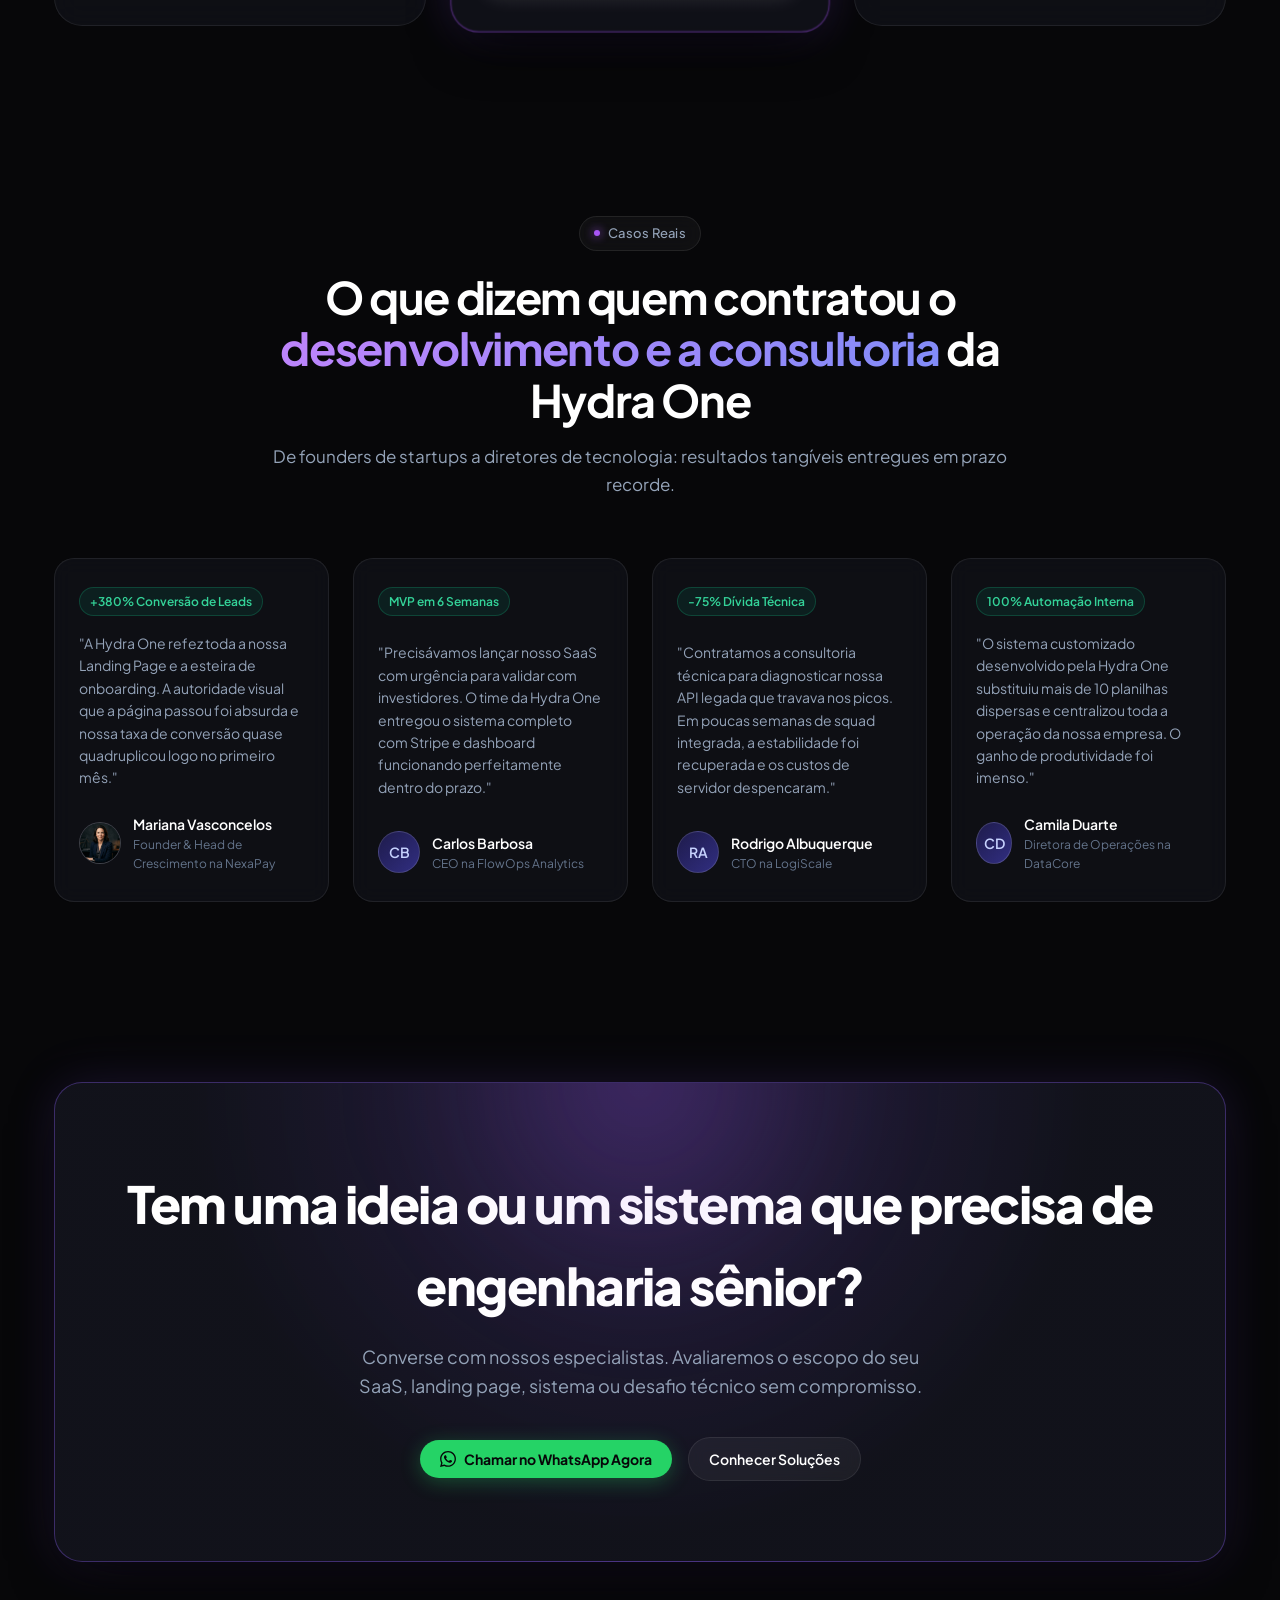
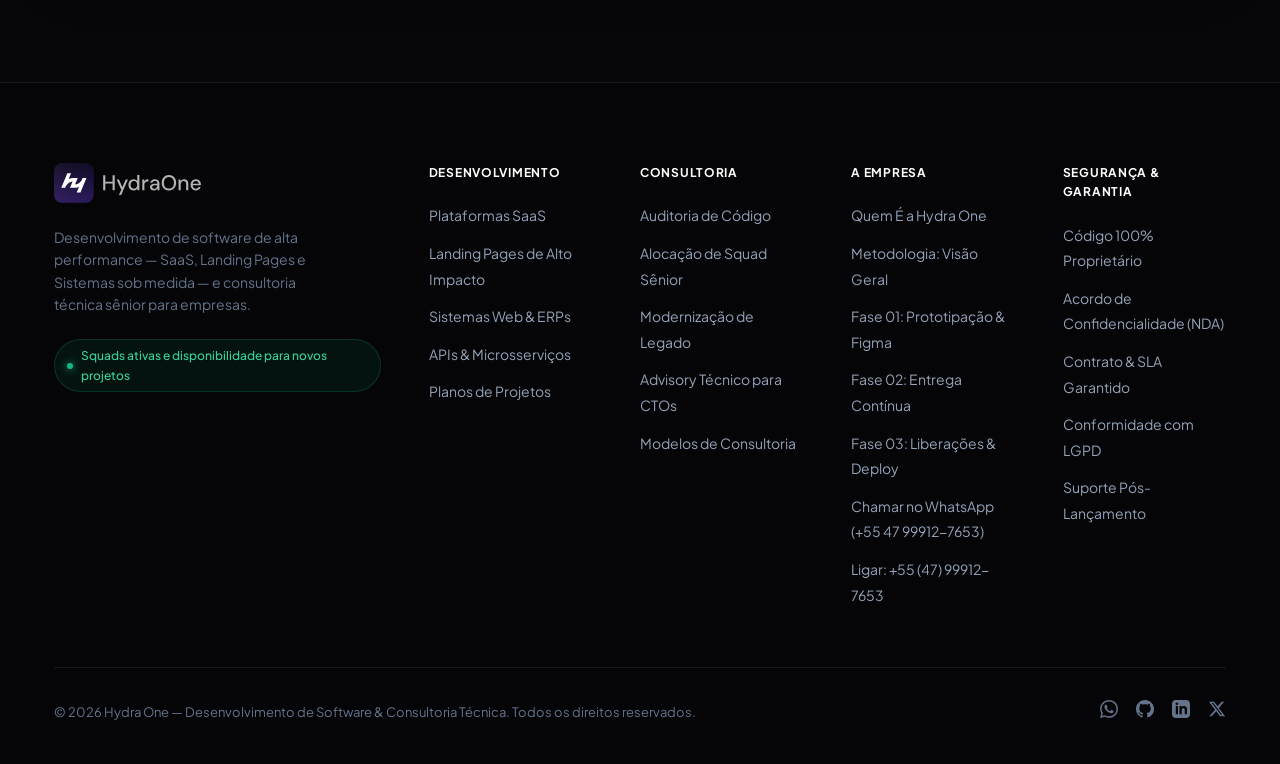
==== commit 304e85a9: "update icon" ====
--- a/index.html
+++ b/index.html
@@ -9,11 +9,16 @@
     content="A Hydra One desenvolve softwares sob medida como SaaS, Landing Pages de alto impacto e sistemas corporativos, além de prestar consultoria técnica para acelerar e blindar a engenharia da sua empresa.">
   <meta name="theme-color" content="#070709">
 
+  <!-- Favicon -->
+  <link rel="icon" type="image/png" sizes="32x32" href="assets/images/fav.png">
+  <link rel="apple-touch-icon" href="assets/images/fav.png">
+
   <!-- Open Graph -->
   <meta property="og:title" content="Hydra One — Desenvolvimento de Software & Consultoria">
   <meta property="og:description"
     content="Construímos SaaS, Landing Pages de alta conversão, sistemas corporativos e prestamos consultoria técnica sênior para times de desenvolvimento.">
   <meta property="og:type" content="website">
+  <meta property="og:image" content="assets/images/fav.png">
 
   <!-- Stylesheets -->
   <link rel="stylesheet" href="css/variables.css">
@@ -27,23 +32,8 @@
        ========================================================================== -->
   <header class="header-wrapper" id="main-header">
     <nav class="navbar" aria-label="Navegação Principal">
-      <a href="#hero" class="logo-brand" id="brand-logo">
-        <!-- Modern Geometric Hydra One SVG Logo -->
-        <svg class="logo-icon" viewBox="0 0 32 32" fill="none" xmlns="http://www.w3.org/2000/svg">
-          <path d="M16 3L27.2583 9.5V22.5L16 29L4.74167 22.5V9.5L16 3Z" stroke="url(#hydra-grad)" stroke-width="2.2"
-            stroke-linejoin="round" />
-          <path d="M16 8L22 11.5V18.5L16 22L10 18.5V11.5L16 8Z" stroke="#a855f7" stroke-width="1.8"
-            stroke-linejoin="round" />
-          <circle cx="16" cy="15" r="2.5" fill="#ffffff" />
-          <defs>
-            <linearGradient id="hydra-grad" x1="4.74" y1="3" x2="27.25" y2="29" gradientUnits="userSpaceOnUse">
-              <stop stop-color="#ffffff" />
-              <stop offset="0.5" stop-color="#a855f7" />
-              <stop offset="1" stop-color="#6366f1" />
-            </linearGradient>
-          </defs>
-        </svg>
-        <span>Hydra One</span>
+      <a href="#hero" class="logo-brand" id="brand-logo" aria-label="Hydra One">
+        <img src="assets/images/logo.svg" alt="Hydra One" class="logo-img" width="134" height="36">
       </a>
 
       <ul class="nav-links">
@@ -1230,21 +1220,8 @@
     <div class="container">
       <div class="footer-grid">
         <div class="footer-brand">
-          <a href="#hero" class="logo-brand">
-            <svg class="logo-icon" viewBox="0 0 32 32" fill="none">
-              <path d="M16 3L27.2583 9.5V22.5L16 29L4.74167 22.5V9.5L16 3Z" stroke="url(#hydra-grad-foot)"
-                stroke-width="2.2" />
-              <path d="M16 8L22 11.5V18.5L16 22L10 18.5V11.5L16 8Z" stroke="#a855f7" stroke-width="1.8" />
-              <circle cx="16" cy="15" r="2.5" fill="#ffffff" />
-              <defs>
-                <linearGradient id="hydra-grad-foot" x1="4.74" y1="3" x2="27.25" y2="29" gradientUnits="userSpaceOnUse">
-                  <stop stop-color="#ffffff" />
-                  <stop offset="0.5" stop-color="#a855f7" />
-                  <stop offset="1" stop-color="#6366f1" />
-                </linearGradient>
-              </defs>
-            </svg>
-            <span>Hydra One</span>
+          <a href="#hero" class="logo-brand" aria-label="Hydra One">
+            <img src="assets/images/logo.svg" alt="Hydra One" class="logo-img" width="150" height="40">
           </a>
           <p>
             Desenvolvimento de software de alta performance — SaaS, Landing Pages e Sistemas sob medida — e consultoria
--- a/css/styles.css
+++ b/css/styles.css
@@ -196,13 +196,32 @@
 }
 
 .logo-brand {
-  display: flex;
+  display: inline-flex;
   align-items: center;
   gap: 10px;
   font-weight: 700;
   font-size: 1.1875rem;
   letter-spacing: -0.02em;
   color: #fff;
+  text-decoration: none;
+  transition: opacity var(--transition-fast, 0.2s ease), transform var(--transition-fast, 0.2s ease);
+}
+
+.logo-brand:hover {
+  opacity: 0.9;
+}
+
+.logo-img {
+  height: 36px;
+  width: auto;
+  max-width: 155px;
+  display: block;
+  object-fit: contain;
+}
+
+.footer-brand .logo-img {
+  height: 40px;
+  max-width: 175px;
 }
 
 .logo-icon {
@@ -1770,6 +1789,9 @@
 }
 
 @media (max-width: 768px) {
+  .logo-img {
+    height: 30px;
+  }
 
   .nav-links,
   .nav-actions .nav-link-subtle {
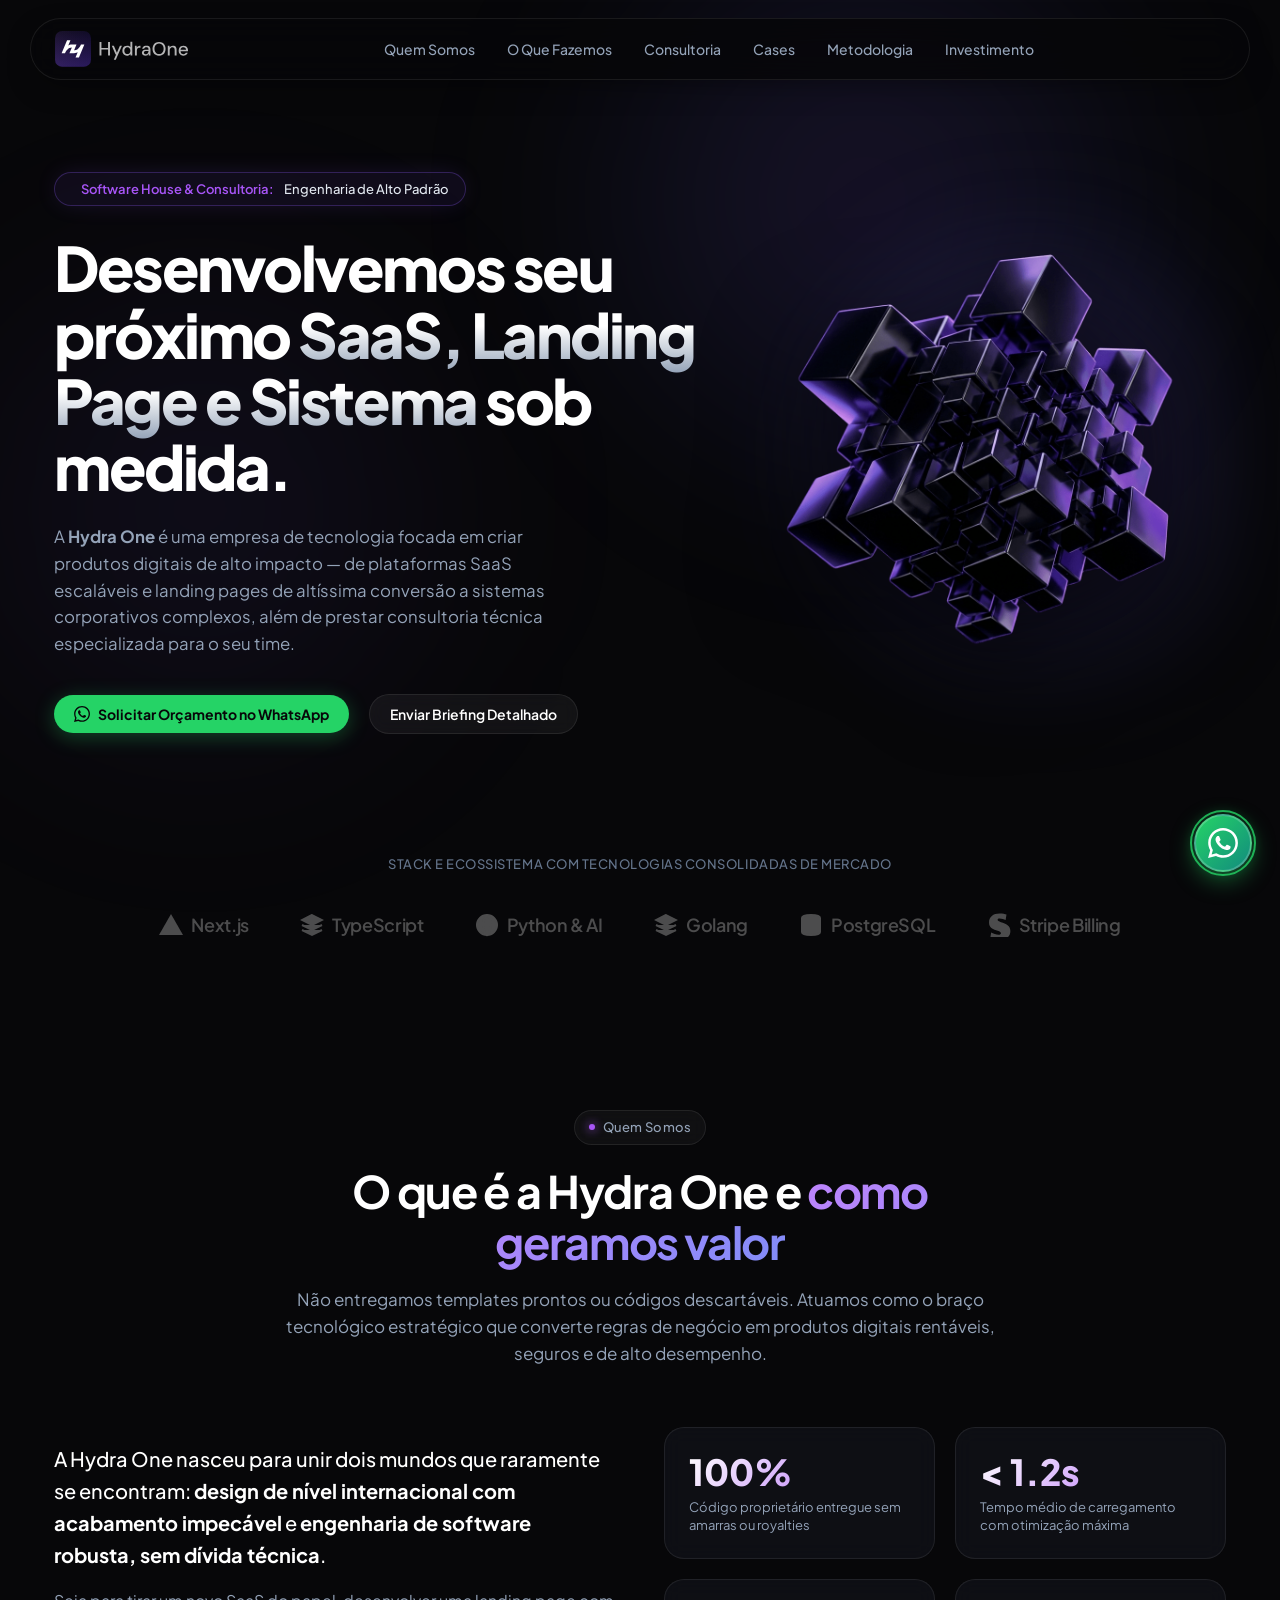
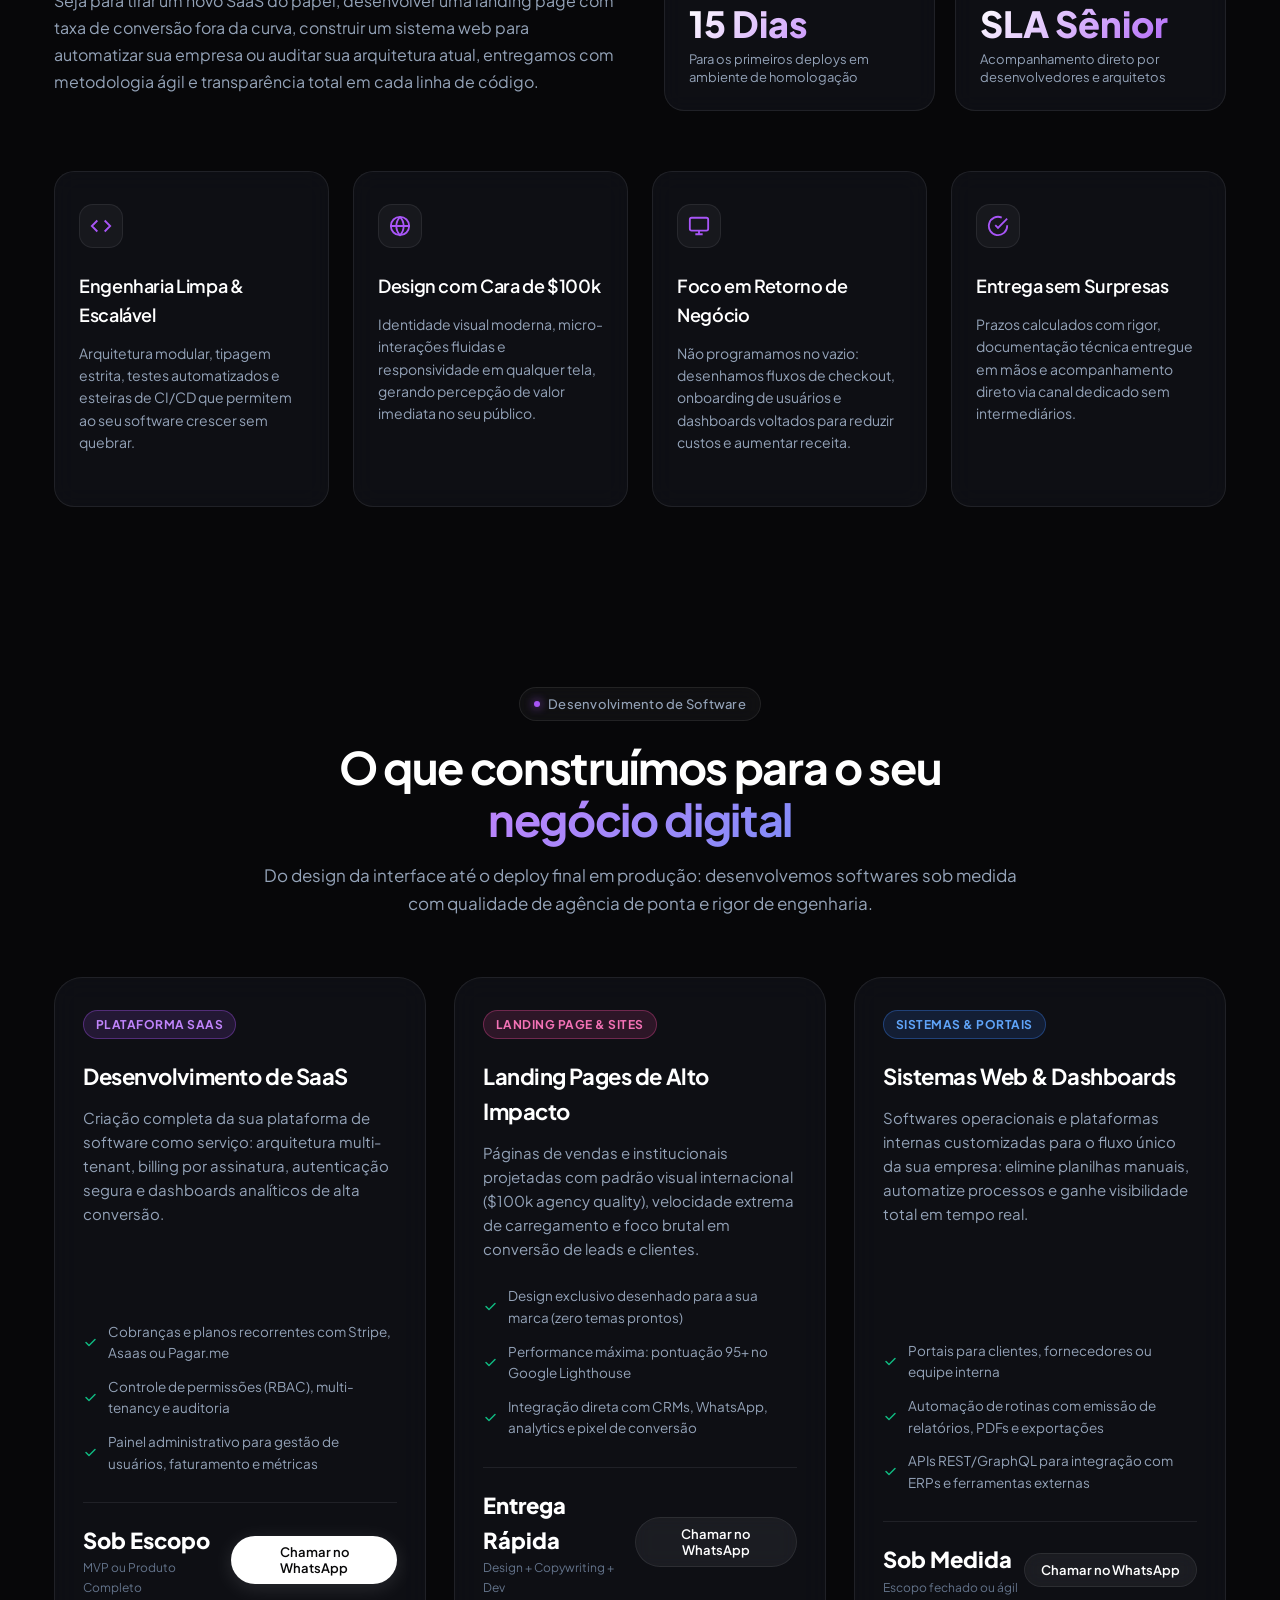
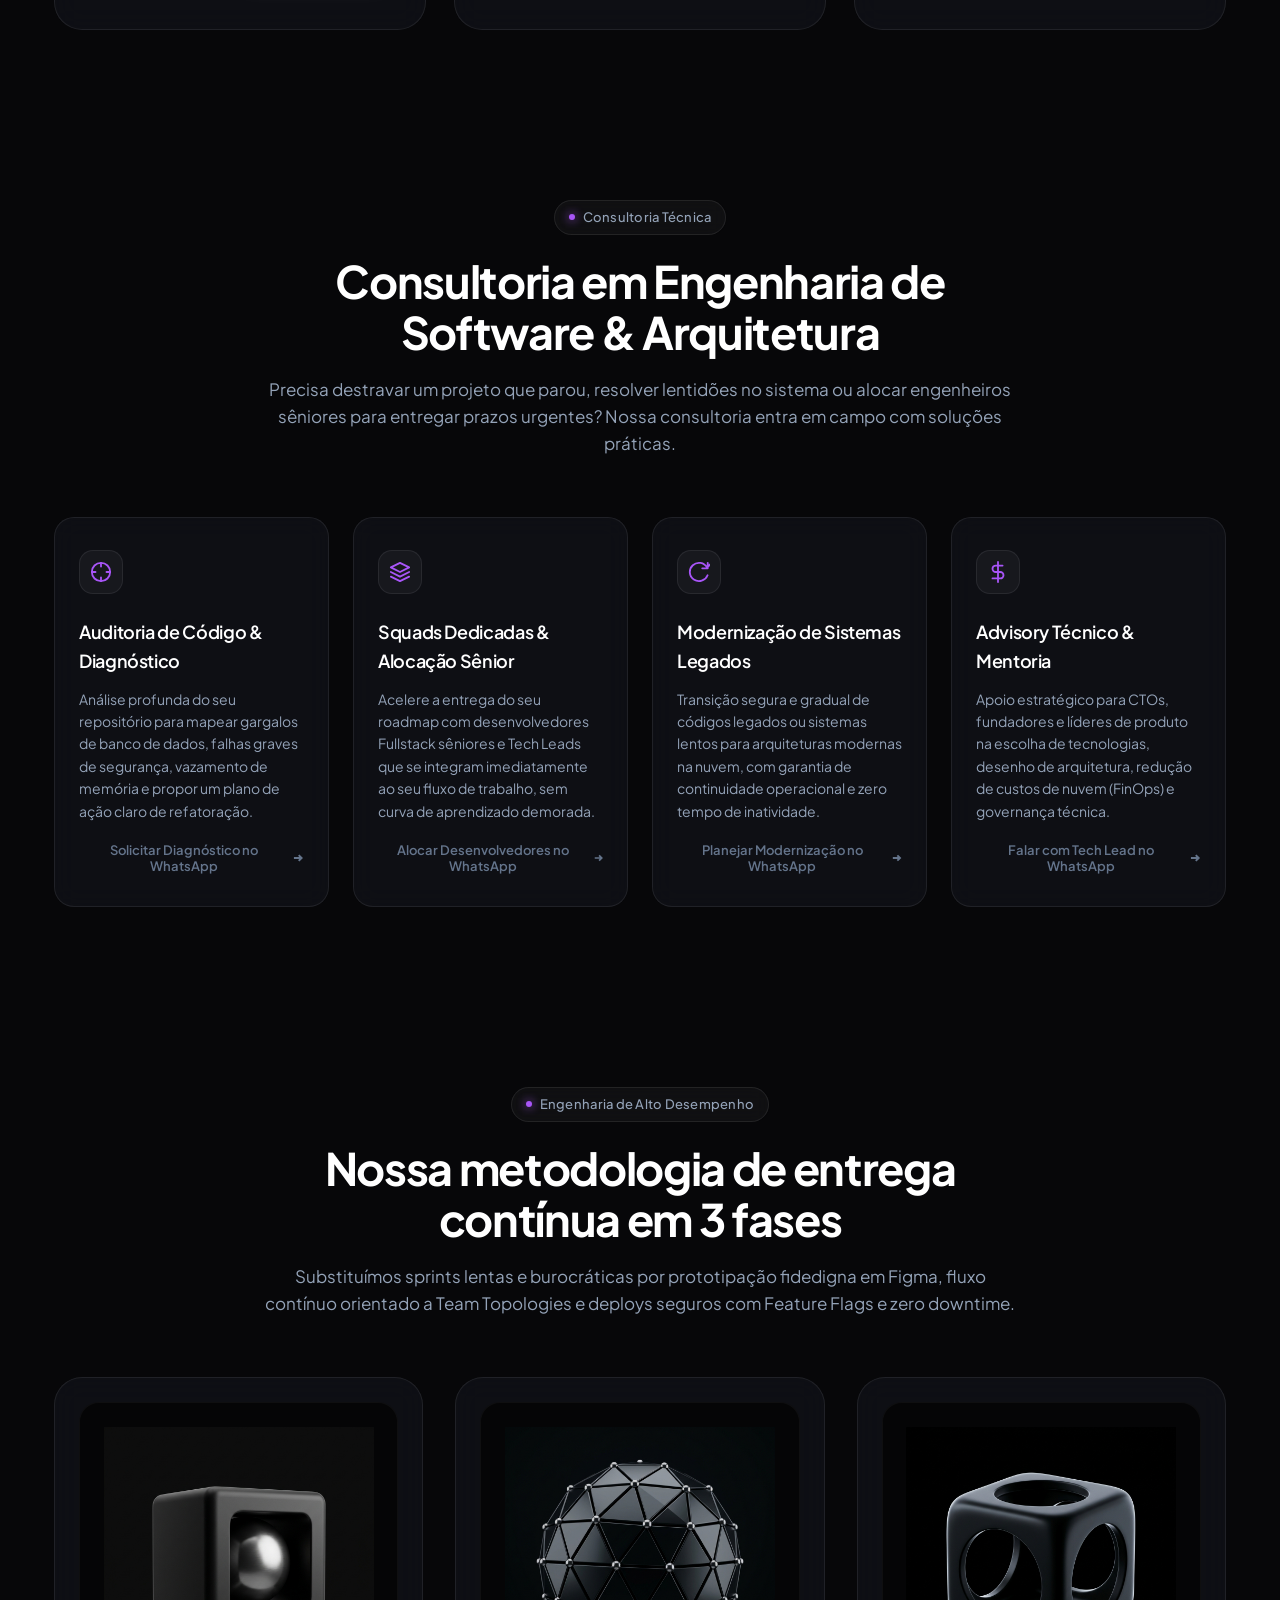
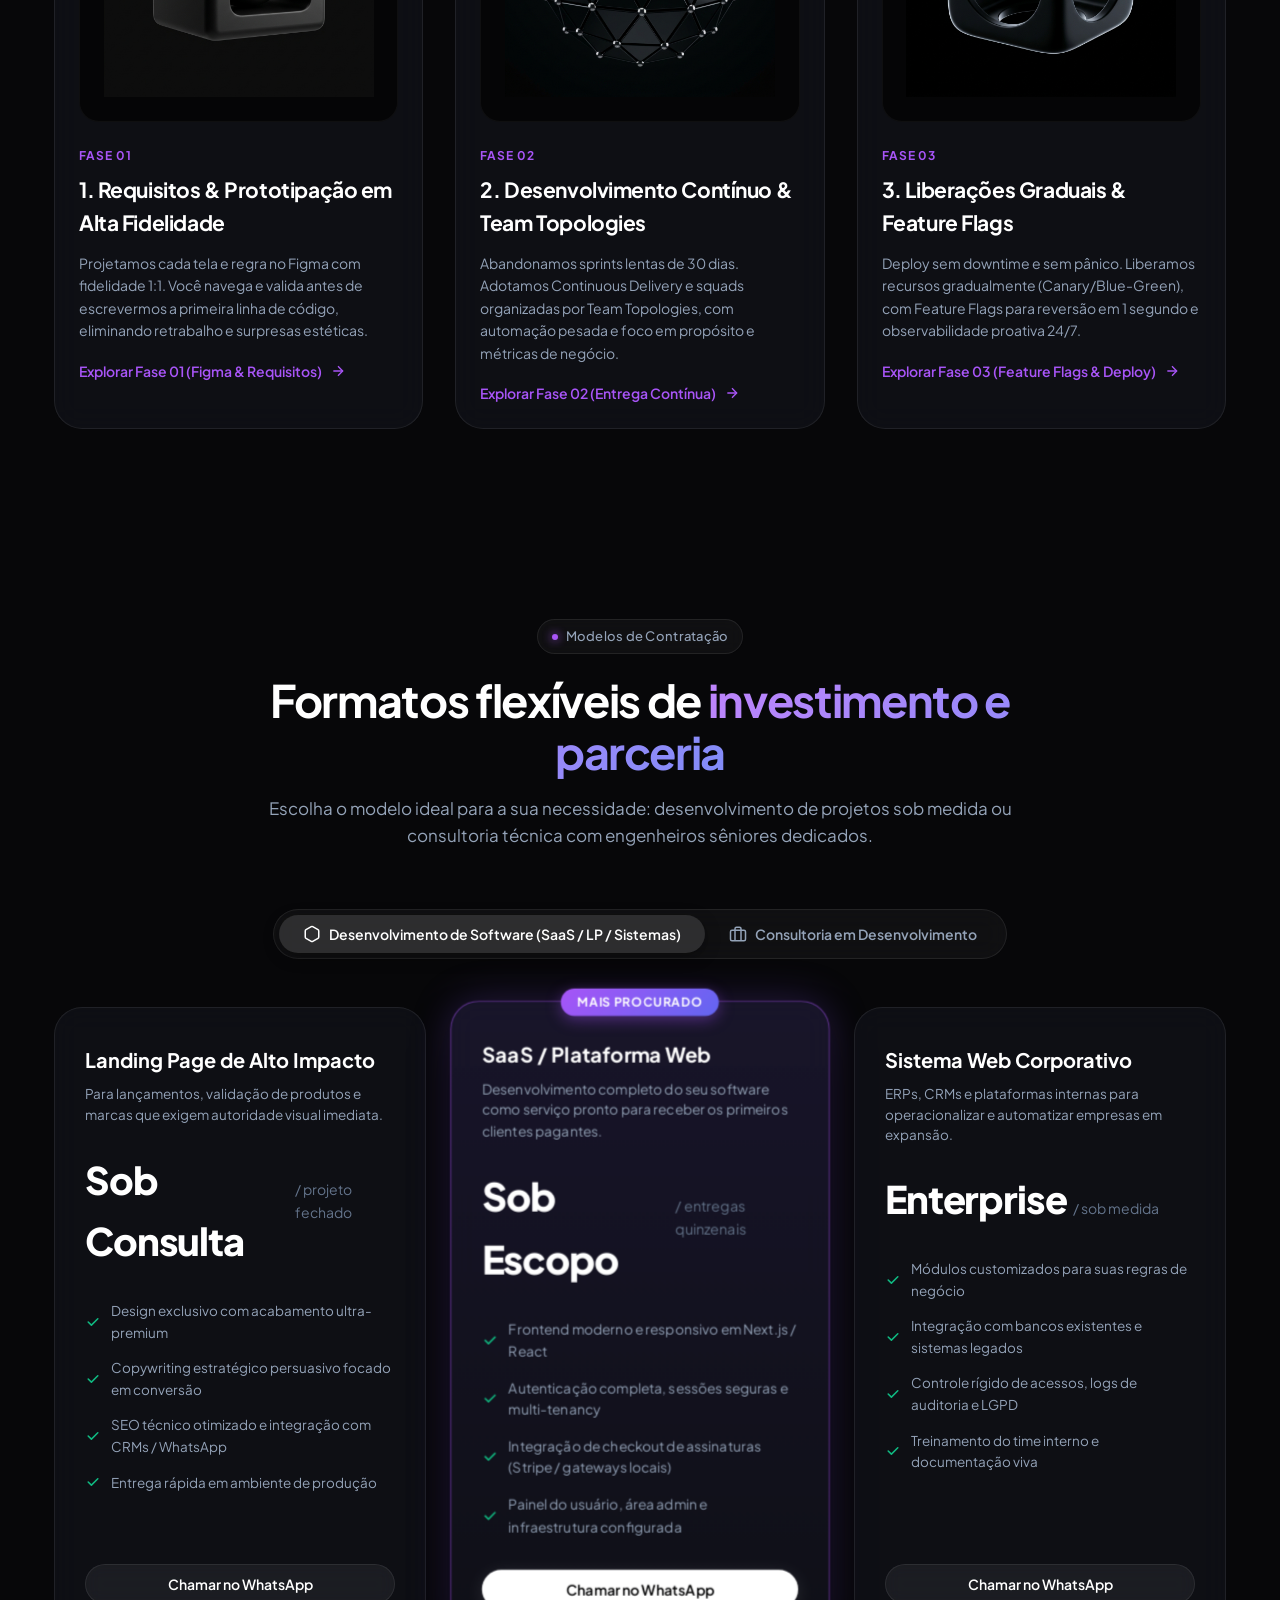
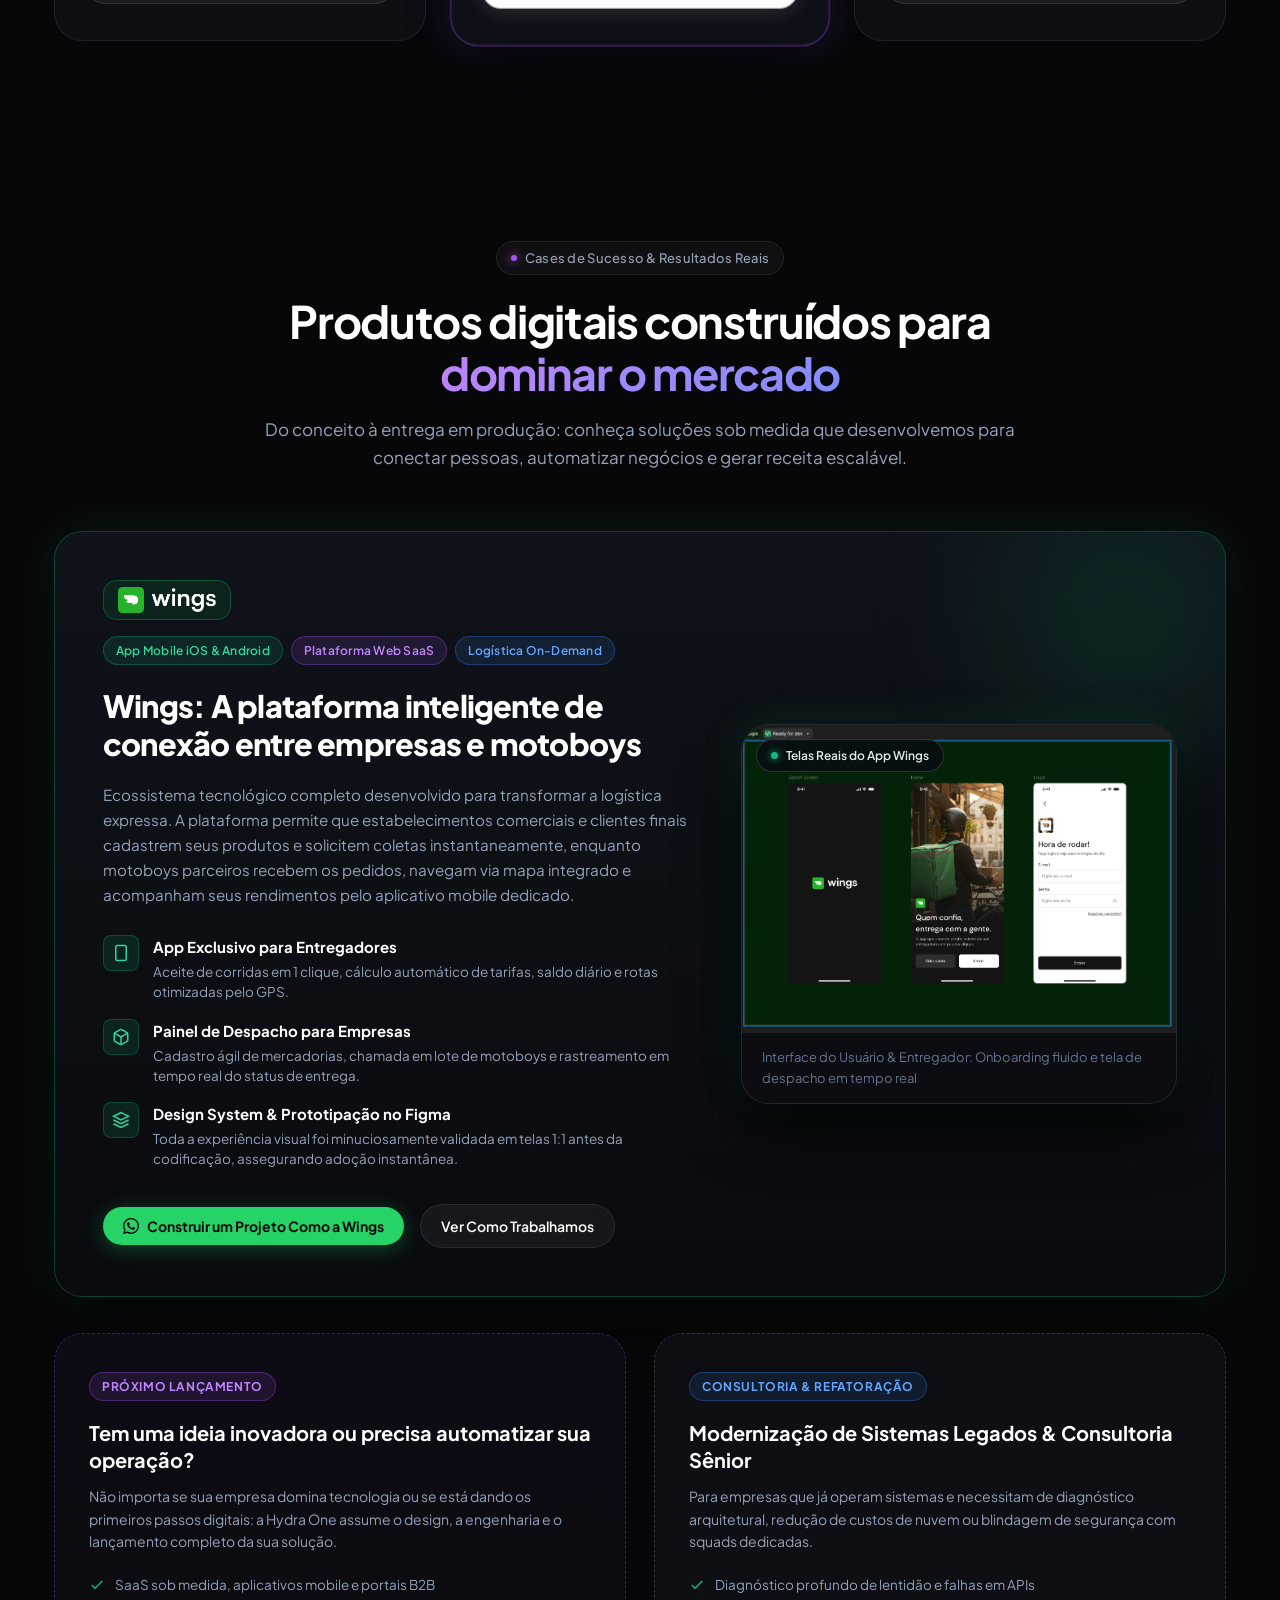
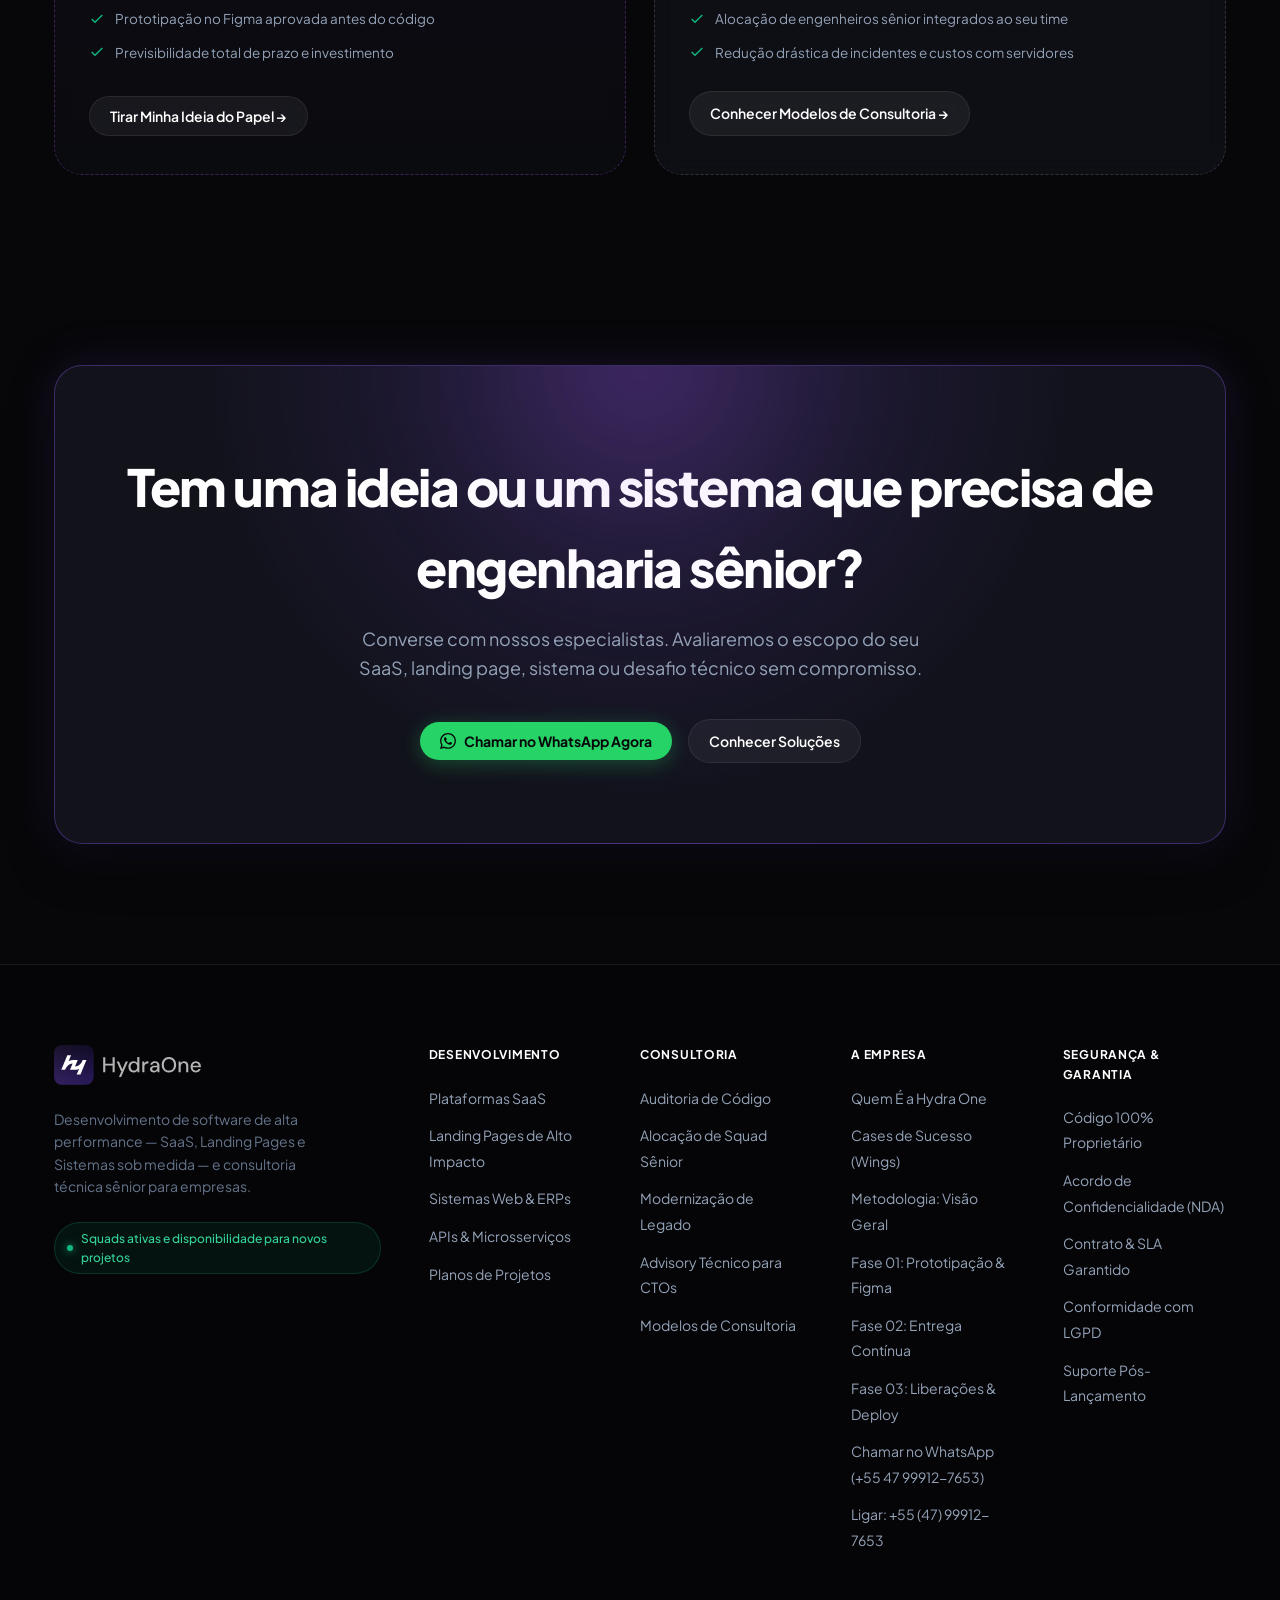
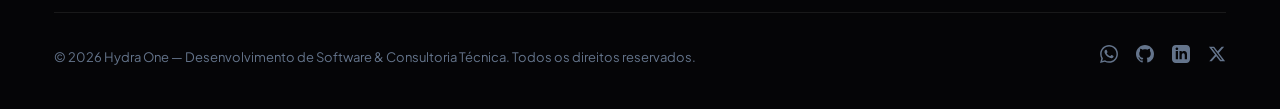
==== commit 5faf0eb7: "add case section and update some images" ====
--- a/index.html
+++ b/index.html
@@ -40,20 +40,12 @@
         <li class="nav-item"><a href="#about">Quem Somos</a></li>
         <li class="nav-item"><a href="#solutions">O Que Fazemos</a></li>
         <li class="nav-item"><a href="#consulting">Consultoria</a></li>
-        <li class="nav-item"><a href="#showcase">Stack & Código</a></li>
+        <li class="nav-item"><a href="#cases">Cases</a></li>
         <li class="nav-item"><a href="#how-it-works">Metodologia</a></li>
         <li class="nav-item"><a href="#pricing">Investimento</a></li>
       </ul>
 
       <div class="nav-actions">
-        <button class="btn btn-primary btn-whatsapp" data-action="open-whatsapp"
-          data-whatsapp-msg="Olá! Gostaria de conversar com a Hydra One sobre um novo projeto." id="nav-cta-btn">
-          <svg class="whatsapp-svg-icon" viewBox="0 0 24 24">
-            <path
-              d="M.057 24l1.687-6.163c-1.041-1.804-1.588-3.849-1.587-5.946.003-6.556 5.338-11.891 11.893-11.891 3.181.001 6.167 1.24 8.413 3.488 2.245 2.248 3.481 5.236 3.48 8.414-.003 6.557-5.338 11.892-11.893 11.892-1.99-.001-3.951-.5-5.688-1.448l-6.305 1.654zm6.597-3.807c1.676.995 3.276 1.591 5.392 1.592 5.448 0 9.886-4.434 9.889-9.885.002-5.462-4.415-9.89-9.881-9.892-5.452 0-9.887 4.434-9.889 9.884-.001 2.225.651 3.891 1.746 5.634l-.999 3.648 3.742-.981zm11.387-5.464c-.074-.124-.272-.198-.57-.347-.297-.149-1.758-.868-2.031-.967-.272-.099-.47-.149-.669.149-.198.297-.768.967-.941 1.165-.173.198-.347.223-.644.074-.297-.149-1.255-.462-2.39-1.475-.883-.788-1.48-1.761-1.653-2.059-.173-.297-.018-.458.13-.606.134-.133.297-.347.446-.521.151-.172.2-.296.3-.495.099-.198.05-.372-.025-.521-.075-.148-.669-1.611-.916-2.206-.242-.579-.487-.501-.669-.51l-.57-.01c-.198 0-.52.074-.792.372s-1.04 1.016-1.04 2.479 1.065 2.876 1.213 3.074c.149.198 2.095 3.2 5.076 4.487.709.306 1.263.489 1.694.626.712.226 1.36.194 1.872.118.571-.085 1.758-.719 2.006-1.413.248-.695.248-1.29.173-1.414z" />
-          </svg>
-          <span>Chamar no WhatsApp</span>
-        </button>
         <button class="mobile-toggle" id="mobile-menu-toggle" aria-label="Abrir menu mobile">
           <svg width="22" height="22" viewBox="0 0 24 24" fill="none" stroke="currentColor" stroke-width="2">
             <line x1="3" y1="12" x2="21" y2="12"></line>
@@ -70,7 +62,7 @@
     <a href="#about">Quem Somos</a>
     <a href="#solutions">O Que Fazemos</a>
     <a href="#consulting">Consultoria</a>
-    <a href="#showcase">Stack & Código</a>
+    <a href="#cases">Cases</a>
     <a href="#how-it-works">Metodologia</a>
     <a href="#pricing">Investimento</a>
     <button class="btn btn-primary btn-whatsapp" data-action="open-whatsapp"
@@ -586,100 +578,7 @@
       </div>
     </section>
 
-    <!-- ==========================================================================
-         Technical Showcase (Interactive Sandbox)
-         ========================================================================== -->
-    <section class="showcase-section" id="showcase">
-      <div class="container">
-        <div class="section-header">
-          <div class="section-badge">
-            <span class="dot"></span>
-            <span>Rigor de Engenharia</span>
-          </div>
-          <h2 class="section-title">
-            Código limpo, seguro e <span class="text-purple">pronto para produção</span>
-          </h2>
-          <p class="section-description">
-            Veja na prática a estrutura que utilizamos no desenvolvimento dos nossos SaaS, integrações e backends.
-            Arquitetura moderna, tipagem rigorosa e facilidade de manutenção.
-          </p>
-        </div>
-
-        <!-- Language Tabs Bar -->
-        <div class="tech-tabs-wrapper">
-          <div class="tech-tabs-bar" role="tablist">
-            <button class="tab-btn active" data-lang="typescript" role="tab" id="tab-ts">
-              <span>TypeScript / Next.js</span>
-            </button>
-            <button class="tab-btn" data-lang="go" role="tab" id="tab-go">
-              <span>Go</span>
-            </button>
-            <button class="tab-btn" data-lang="python" role="tab" id="tab-py">
-              <span>Python</span>
-            </button>
-            <button class="tab-btn" data-lang="rust" role="tab" id="tab-rs">
-              <span>Rust</span>
-            </button>
-            <button class="tab-btn" data-lang="csharp" role="tab" id="tab-cs">
-              <span>C# (.NET)</span>
-            </button>
-            <button class="tab-btn" data-lang="java" role="tab" id="tab-java">
-              <span>Java</span>
-            </button>
-          </div>
-        </div>
-
-        <!-- Interactive Terminal Sandbox -->
-        <div class="code-sandbox-container">
-          <div class="terminal-header">
-            <div class="terminal-dots">
-              <span class="terminal-dot close"></span>
-              <span class="terminal-dot min"></span>
-              <span class="terminal-dot max"></span>
-            </div>
-            <div class="terminal-filename" id="code-filename">app/api/saas/subscription/route.ts</div>
-            <button class="btn-copy-code" id="btn-copy" aria-label="Copiar código">
-              <svg viewBox="0 0 24 24" fill="none" stroke="currentColor" stroke-width="2" stroke-linecap="round"
-                stroke-linejoin="round">
-                <rect x="9" y="9" width="13" height="13" rx="2" ry="2"></rect>
-                <path d="M5 15H4a2 2 0 0 1-2-2V4a2 2 0 0 1 2-2h9a2 2 0 0 1 2 2v1"></path>
-              </svg>
-              <span>Copiar</span>
-            </button>
-          </div>
-
-          <div class="code-editor-body" id="code-content">
-            <pre><code><span class="code-line"><span class="line-number">1</span><span class="line-code"><span class="syn-kw">import</span> { <span class="syn-type">NextResponse</span> } <span class="syn-kw">from</span> <span class="syn-str">'next/server'</span>;</span></span>
-<span class="code-line"><span class="line-number">2</span><span class="line-code"><span class="syn-kw">import</span> { <span class="syn-prop">auth</span> } <span class="syn-kw">from</span> <span class="syn-str">'@/lib/auth'</span>;</span></span>
-<span class="code-line"><span class="line-number">3</span><span class="line-code"><span class="syn-kw">import</span> { <span class="syn-prop">prisma</span> } <span class="syn-kw">from</span> <span class="syn-str">'@/lib/prisma'</span>;</span></span>
-<span class="code-line"><span class="line-number">4</span><span class="line-code"><span class="syn-kw">import</span> { <span class="syn-prop">stripe</span> } <span class="syn-kw">from</span> <span class="syn-str">'@/lib/stripe'</span>;</span></span>
-<span class="code-line"><span class="line-number">5</span><span class="line-code"></span></span>
-<span class="code-line"><span class="line-number">6</span><span class="line-code"><span class="syn-comment">// End-to-end SaaS Multi-Tenant Provisioning</span></span></span>
-<span class="code-line"><span class="line-number">7</span><span class="line-code"><span class="syn-kw">export async function</span> <span class="syn-fn">POST</span>(<span class="syn-prop">req</span>: <span class="syn-type">Request</span>) {</span></span>
-<span class="code-line"><span class="line-number">8</span><span class="line-code">  <span class="syn-kw">const</span> <span class="syn-prop">session</span> = <span class="syn-kw">await</span> <span class="syn-fn">auth</span>();</span></span>
-<span class="code-line"><span class="line-number">9</span><span class="line-code">  <span class="syn-kw">if</span> (!<span class="syn-prop">session</span>?.<span class="syn-prop">tenantId</span>) <span class="syn-kw">return new</span> <span class="syn-fn">NextResponse</span>(<span class="syn-str">'Unauthorized'</span>, { <span class="syn-prop">status</span>: <span class="syn-num">401</span> });</span></span>
-<span class="code-line"><span class="line-number">10</span><span class="line-code"></span></span>
-<span class="code-line"><span class="line-number">11</span><span class="line-code">  <span class="syn-kw">const</span> { <span class="syn-prop">planId</span> } = <span class="syn-kw">await</span> <span class="syn-prop">req</span>.<span class="syn-fn">json</span>();</span></span>
-<span class="code-line"><span class="line-number">12</span><span class="line-code">  <span class="syn-kw">const</span> <span class="syn-prop">checkout</span> = <span class="syn-kw">await</span> <span class="syn-prop">stripe</span>.<span class="syn-prop">checkout</span>.<span class="syn-prop">sessions</span>.<span class="syn-fn">create</span>({</span></span>
-<span class="code-line"><span class="line-number">13</span><span class="line-code">    <span class="syn-prop">customer</span>: <span class="syn-prop">session</span>.<span class="syn-prop">user</span>.<span class="syn-prop">stripeCustomerId</span>,</span></span>
-<span class="code-line"><span class="line-number">14</span><span class="line-code">    <span class="syn-prop">mode</span>: <span class="syn-str">'subscription'</span>,</span></span>
-<span class="code-line"><span class="line-number">15</span><span class="line-code">    <span class="syn-prop">line_items</span>: [{ <span class="syn-prop">price</span>: <span class="syn-prop">planId</span>, <span class="syn-prop">quantity</span>: <span class="syn-num">1</span> }],</span></span>
-<span class="code-line"><span class="line-number">16</span><span class="line-code">    <span class="syn-prop">metadata</span>: { <span class="syn-prop">tenantId</span>: <span class="syn-prop">session</span>.<span class="syn-prop">tenantId</span> }</span></span>
-<span class="code-line"><span class="line-number">17</span><span class="line-code">  });</span></span>
-<span class="code-line"><span class="line-number">18</span><span class="line-code">  <span class="syn-kw">return</span> <span class="syn-type">NextResponse</span>.<span class="syn-fn">json</span>({ <span class="syn-prop">url</span>: <span class="syn-prop">checkout</span>.<span class="syn-prop">url</span> });</span></span>
-<span class="code-line"><span class="line-number">19</span><span class="line-code">}</span></span></code></pre>
-          </div>
-
-          <div class="terminal-footer">
-            <div class="terminal-status">
-              <span class="terminal-status-dot"></span>
-              <span id="code-status-text">Next.js 15 App Router • TypeScript • Stripe Billing</span>
-            </div>
-            <span>Padrão Corporativo • 100% Testado</span>
-          </div>
-        </div>
-      </div>
-    </section>
+
 
     <!-- ==========================================================================
          HOW IT WORKS (Metodologia em 3 Fases com os 3D Renders)
@@ -1096,89 +995,173 @@
     </section>
 
     <!-- ==========================================================================
-         TESTIMONIALS & CLIENT FEEDBACK
+         CASES DE SUCESSO & PRODUTOS DESENVOLVIDOS
          ========================================================================== -->
-    <section class="testimonials-section" id="testimonials">
+    <section class="cases-section" id="cases">
       <div class="container">
         <div class="section-header">
           <div class="section-badge">
             <span class="dot"></span>
-            <span>Casos Reais</span>
+            <span>Cases de Sucesso & Resultados Reais</span>
           </div>
           <h2 class="section-title">
-            O que dizem quem contratou o <span class="text-purple">desenvolvimento e a consultoria</span> da Hydra One
+            Produtos digitais construídos para <span class="text-purple">dominar o mercado</span>
           </h2>
           <p class="section-description">
-            De founders de startups a diretores de tecnologia: resultados tangíveis entregues em prazo recorde.
+            Do conceito à entrega em produção: conheça soluções sob medida que desenvolvemos para conectar pessoas, automatizar negócios e gerar receita escalável.
           </p>
         </div>
 
-        <div class="testimonials-grid">
-          <!-- Testimonial 1 -->
-          <div class="testimonial-card">
-            <div class="testimonial-metric-badge">+380% Conversão de Leads</div>
-            <p class="testimonial-quote">
-              "A Hydra One refez toda a nossa Landing Page e a esteira de onboarding. A autoridade visual que a página
-              passou
-              foi absurda e nossa taxa de conversão quase quadruplicou logo no primeiro mês."
-            </p>
-            <div class="testimonial-author">
-              <img src="assets/images/avatar-1.jpg" alt="Mariana Vasconcelos" class="author-avatar" width="42"
-                height="42">
-              <div class="author-info">
-                <h4>Mariana Vasconcelos</h4>
-                <p>Founder & Head de Crescimento na NexaPay</p>
-              </div>
-            </div>
-          </div>
-
-          <!-- Testimonial 2 -->
-          <div class="testimonial-card">
-            <div class="testimonial-metric-badge">MVP em 6 Semanas</div>
-            <p class="testimonial-quote">
-              "Precisávamos lançar nosso SaaS com urgência para validar com investidores. O time da Hydra One entregou o
-              sistema completo com Stripe e dashboard funcionando perfeitamente dentro do prazo."
-            </p>
-            <div class="testimonial-author">
-              <div class="author-initials">CB</div>
-              <div class="author-info">
-                <h4>Carlos Barbosa</h4>
-                <p>CEO na FlowOps Analytics</p>
-              </div>
-            </div>
-          </div>
-
-          <!-- Testimonial 3 -->
-          <div class="testimonial-card">
-            <div class="testimonial-metric-badge">-75% Dívida Técnica</div>
-            <p class="testimonial-quote">
-              "Contratamos a consultoria técnica para diagnosticar nossa API legada que travava nos picos. Em poucas
-              semanas de squad integrada, a estabilidade foi recuperada e os custos de servidor despencaram."
-            </p>
-            <div class="testimonial-author">
-              <div class="author-initials">RA</div>
-              <div class="author-info">
-                <h4>Rodrigo Albuquerque</h4>
-                <p>CTO na LogiScale</p>
-              </div>
-            </div>
-          </div>
-
-          <!-- Testimonial 4 -->
-          <div class="testimonial-card">
-            <div class="testimonial-metric-badge">100% Automação Interna</div>
-            <p class="testimonial-quote">
-              "O sistema customizado desenvolvido pela Hydra One substituiu mais de 10 planilhas dispersas e centralizou
-              toda
-              a operação da nossa empresa. O ganho de produtividade foi imenso."
-            </p>
-            <div class="testimonial-author">
-              <div class="author-initials">CD</div>
-              <div class="author-info">
-                <h4>Camila Duarte</h4>
-                <p>Diretora de Operações na DataCore</p>
-              </div>
-            </div>
+        <!-- Featured Case: Wings -->
+        <div class="featured-case-card">
+          <div class="featured-case-grid">
+            <div class="featured-case-info">
+              <div class="case-brand-header">
+                <div class="case-logo-badge">
+                  <img src="assets/images/wings-logo.png" alt="Wings Delivery On-Demand" class="case-logo-img" width="120" height="32">
+                </div>
+                <div class="case-tags">
+                  <span class="case-tag tag-mobile">App Mobile iOS & Android</span>
+                  <span class="case-tag tag-saas">Plataforma Web SaaS</span>
+                  <span class="case-tag tag-ondemand">Logística On-Demand</span>
+                </div>
+              </div>
+
+              <h3 class="featured-case-title">
+                Wings: A plataforma inteligente de conexão entre empresas e motoboys
+              </h3>
+
+              <p class="featured-case-summary">
+                Ecossistema tecnológico completo desenvolvido para transformar a logística expressa. A plataforma permite que estabelecimentos comerciais e clientes finais cadastrem seus produtos e solicitem coletas instantaneamente, enquanto motoboys parceiros recebem os pedidos, navegam via mapa integrado e acompanham seus rendimentos pelo aplicativo mobile dedicado.
+              </p>
+
+              <div class="case-highlights-grid">
+                <div class="case-highlight-item">
+                  <div class="case-highlight-icon">
+                    <svg viewBox="0 0 24 24" fill="none" stroke="currentColor" stroke-width="2">
+                      <rect x="5" y="2" width="14" height="20" rx="2" ry="2"></rect>
+                      <line x1="12" y1="18" x2="12.01" y2="18"></line>
+                    </svg>
+                  </div>
+                  <div>
+                    <h4>App Exclusivo para Entregadores</h4>
+                    <p>Aceite de corridas em 1 clique, cálculo automático de tarifas, saldo diário e rotas otimizadas pelo GPS.</p>
+                  </div>
+                </div>
+
+                <div class="case-highlight-item">
+                  <div class="case-highlight-icon">
+                    <svg viewBox="0 0 24 24" fill="none" stroke="currentColor" stroke-width="2">
+                      <path d="M21 16V8a2 2 0 0 0-1-1.73l-7-4a2 2 0 0 0-2 0l-7 4A2 2 0 0 0 3 8v8a2 2 0 0 0 1 1.73l7 4a2 2 0 0 0 2 0l7-4A2 2 0 0 0 21 16z"></path>
+                      <polyline points="3.27 6.96 12 12.01 20.73 6.96"></polyline>
+                      <line x1="12" y1="22.08" x2="12" y2="12"></line>
+                    </svg>
+                  </div>
+                  <div>
+                    <h4>Painel de Despacho para Empresas</h4>
+                    <p>Cadastro ágil de mercadorias, chamada em lote de motoboys e rastreamento em tempo real do status de entrega.</p>
+                  </div>
+                </div>
+
+                <div class="case-highlight-item">
+                  <div class="case-highlight-icon">
+                    <svg viewBox="0 0 24 24" fill="none" stroke="currentColor" stroke-width="2">
+                      <polygon points="12 2 2 7 12 12 22 7 12 2"></polygon>
+                      <polyline points="2 17 12 22 22 17"></polyline>
+                      <polyline points="2 12 12 17 22 12"></polyline>
+                    </svg>
+                  </div>
+                  <div>
+                    <h4>Design System & Prototipação no Figma</h4>
+                    <p>Toda a experiência visual foi minuciosamente validada em telas 1:1 antes da codificação, assegurando adoção instantânea.</p>
+                  </div>
+                </div>
+              </div>
+
+              <div class="case-cta-action">
+                <button class="btn btn-primary btn-whatsapp" data-action="open-whatsapp"
+                  data-whatsapp-msg="Olá! Vi o case da Wings e gostaria de desenvolver um produto/aplicativo com a Hydra One.">
+                  <svg class="whatsapp-svg-icon" viewBox="0 0 24 24">
+                    <path
+                      d="M.057 24l1.687-6.163c-1.041-1.804-1.588-3.849-1.587-5.946.003-6.556 5.338-11.891 11.893-11.891 3.181.001 6.167 1.24 8.413 3.488 2.245 2.248 3.481 5.236 3.48 8.414-.003 6.557-5.338 11.892-11.893 11.892-1.99-.001-3.951-.5-5.688-1.448l-6.305 1.654zm6.597-3.807c1.676.995 3.276 1.591 5.392 1.592 5.448 0 9.886-4.434 9.889-9.885.002-5.462-4.415-9.89-9.881-9.892-5.452 0-9.887 4.434-9.889 9.884-.001 2.225.651 3.891 1.746 5.634l-.999 3.648 3.742-.981zm11.387-5.464c-.074-.124-.272-.198-.57-.347-.297-.149-1.758-.868-2.031-.967-.272-.099-.47-.149-.669.149-.198.297-.768.967-.941 1.165-.173.198-.347.223-.644.074-.297-.149-1.255-.462-2.39-1.475-.883-.788-1.48-1.761-1.653-2.059-.173-.297-.018-.458.13-.606.134-.133.297-.347.446-.521.151-.172.2-.296.3-.495.099-.198.05-.372-.025-.521-.075-.148-.669-1.611-.916-2.206-.242-.579-.487-.501-.669-.51l-.57-.01c-.198 0-.52.074-.792.372s-1.04 1.016-1.04 2.479 1.065 2.876 1.213 3.074c.149.198 2.095 3.2 5.076 4.487.709.306 1.263.489 1.694.626.712.226 1.36.194 1.872.118.571-.085 1.758-.719 2.006-1.413.248-.695.248-1.29.173-1.414z" />
+                  </svg>
+                  <span>Construir um Projeto Como a Wings</span>
+                </button>
+                <a href="#how-it-works" class="btn btn-secondary">Ver Como Trabalhamos</a>
+              </div>
+            </div>
+
+            <div class="featured-case-preview">
+              <div class="case-preview-frame">
+                <div class="case-preview-badge">
+                  <span class="live-indicator"></span>
+                  <span>Telas Reais do App Wings</span>
+                </div>
+                <img src="assets/images/wings-screens-showcase.png"
+                  alt="Telas do aplicativo Wings: Onboarding, Login e Gestão de Entregas desenvolvidos pela Hydra One"
+                  class="case-preview-img" width="720" height="510" loading="lazy">
+                <div class="case-preview-caption">
+                  <span>Interface do Usuário & Entregador: Onboarding fluido e tela de despacho em tempo real</span>
+                </div>
+              </div>
+            </div>
+          </div>
+        </div>
+
+        <!-- Future & Additional Cases Grid (Espaço para Mais) -->
+        <div class="cases-modular-grid">
+          <!-- Modular Card 1: Seu Projeto -->
+          <div class="case-modular-card spotlight">
+            <div class="case-modular-badge">Próximo Lançamento</div>
+            <h4 class="case-modular-title">Tem uma ideia inovadora ou precisa automatizar sua operação?</h4>
+            <p class="case-modular-desc">
+              Não importa se sua empresa domina tecnologia ou se está dando os primeiros passos digitais: a Hydra One assume o design, a engenharia e o lançamento completo da sua solução.
+            </p>
+            <ul class="case-modular-points">
+              <li>
+                <svg viewBox="0 0 24 24" fill="none" stroke="currentColor" stroke-width="2"><polyline points="20 6 9 17 4 12"></polyline></svg>
+                <span>SaaS sob medida, aplicativos mobile e portais B2B</span>
+              </li>
+              <li>
+                <svg viewBox="0 0 24 24" fill="none" stroke="currentColor" stroke-width="2"><polyline points="20 6 9 17 4 12"></polyline></svg>
+                <span>Prototipação no Figma aprovada antes do código</span>
+              </li>
+              <li>
+                <svg viewBox="0 0 24 24" fill="none" stroke="currentColor" stroke-width="2"><polyline points="20 6 9 17 4 12"></polyline></svg>
+                <span>Previsibilidade total de prazo e investimento</span>
+              </li>
+            </ul>
+            <button class="btn btn-secondary" data-action="open-whatsapp"
+              data-whatsapp-msg="Olá! Gostaria de conversar sobre um novo projeto de software com a Hydra One."
+              style="align-self: flex-start; margin-top: auto;">
+              <span>Tirar Minha Ideia do Papel →</span>
+            </button>
+          </div>
+
+          <!-- Modular Card 2: Consultoria & Squads -->
+          <div class="case-modular-card">
+            <div class="case-modular-badge consulting">Consultoria & Refatoração</div>
+            <h4 class="case-modular-title">Modernização de Sistemas Legados & Consultoria Sênior</h4>
+            <p class="case-modular-desc">
+              Para empresas que já operam sistemas e necessitam de diagnóstico arquitetural, redução de custos de nuvem ou blindagem de segurança com squads dedicadas.
+            </p>
+            <ul class="case-modular-points">
+              <li>
+                <svg viewBox="0 0 24 24" fill="none" stroke="currentColor" stroke-width="2"><polyline points="20 6 9 17 4 12"></polyline></svg>
+                <span>Diagnóstico profundo de lentidão e falhas em APIs</span>
+              </li>
+              <li>
+                <svg viewBox="0 0 24 24" fill="none" stroke="currentColor" stroke-width="2"><polyline points="20 6 9 17 4 12"></polyline></svg>
+                <span>Alocação de engenheiros sênior integrados ao seu time</span>
+              </li>
+              <li>
+                <svg viewBox="0 0 24 24" fill="none" stroke="currentColor" stroke-width="2"><polyline points="20 6 9 17 4 12"></polyline></svg>
+                <span>Redução drástica de incidentes e custos com servidores</span>
+              </li>
+            </ul>
+            <a href="#consulting" class="btn btn-secondary" style="align-self: flex-start; margin-top: auto;">
+              <span>Conhecer Modelos de Consultoria →</span>
+            </a>
           </div>
         </div>
       </div>
@@ -1259,6 +1242,7 @@
           <h4>A Empresa</h4>
           <ul class="footer-links">
             <li><a href="#about">Quem É a Hydra One</a></li>
+            <li><a href="#cases">Cases de Sucesso (Wings)</a></li>
             <li><a href="#how-it-works">Metodologia: Visão Geral</a></li>
             <li><a href="fase-1-prototipacao.html">Fase 01: Prototipação & Figma</a></li>
             <li><a href="fase-2-desenvolvimento-continuo.html">Fase 02: Entrega Contínua</a></li>
--- a/css/styles.css
+++ b/css/styles.css
@@ -641,232 +641,7 @@
   transform: translateX(3px);
 }
 
-/* ==========================================================================
-   Technical Showcase (Interactive Code & Sandbox)
-   ========================================================================== */
-.showcase-section {
-  padding: 90px 0;
-  position: relative;
-}
-
-.tech-tabs-wrapper {
-  display: flex;
-  justify-content: center;
-  margin-bottom: 30px;
-  overflow-x: auto;
-  padding-bottom: 10px;
-}
-
-.tech-tabs-bar {
-  display: flex;
-  align-items: center;
-  gap: 6px;
-  background: rgba(255, 255, 255, 0.03);
-  padding: 6px;
-  border-radius: var(--radius-full);
-  border: 1px solid var(--border-subtle);
-  backdrop-filter: blur(10px);
-}
-
-.tab-btn {
-  display: flex;
-  align-items: center;
-  gap: 8px;
-  padding: 8px 18px;
-  border-radius: var(--radius-full);
-  font-size: 0.8125rem;
-  font-weight: 500;
-  color: var(--text-secondary);
-  background: transparent;
-  border: none;
-  cursor: pointer;
-  transition: all var(--transition-fast);
-}
-
-.tab-btn svg {
-  width: 16px;
-  height: 16px;
-  opacity: 0.7;
-}
-
-.tab-btn:hover {
-  color: #fff;
-  background: rgba(255, 255, 255, 0.06);
-}
-
-.tab-btn.active {
-  background: rgba(255, 255, 255, 0.12);
-  color: #fff;
-  font-weight: 600;
-  box-shadow: 0 2px 10px rgba(0, 0, 0, 0.3);
-}
-
-.tab-btn.active svg {
-  opacity: 1;
-}
-
-.code-sandbox-container {
-  max-width: 960px;
-  margin: 0 auto;
-  background: #090a0f;
-  border: 1px solid var(--border-medium);
-  border-radius: var(--radius-lg);
-  overflow: hidden;
-  box-shadow: 0 30px 60px -15px rgba(0, 0, 0, 0.9), 0 0 40px rgba(139, 92, 246, 0.12);
-  position: relative;
-}
-
-.terminal-header {
-  display: flex;
-  align-items: center;
-  justify-content: space-between;
-  padding: 14px 20px;
-  background: rgba(255, 255, 255, 0.02);
-  border-bottom: 1px solid var(--border-subtle);
-}
-
-.terminal-dots {
-  display: flex;
-  align-items: center;
-  gap: 8px;
-}
-
-.terminal-dot {
-  width: 10px;
-  height: 10px;
-  border-radius: 50%;
-}
-
-.terminal-dot.close {
-  background: #ff5f56;
-}
-
-.terminal-dot.min {
-  background: #ffbd2e;
-}
-
-.terminal-dot.max {
-  background: #27c93f;
-}
-
-.terminal-filename {
-  font-family: var(--font-mono);
-  font-size: 0.8125rem;
-  color: var(--text-secondary);
-}
-
-.btn-copy-code {
-  display: flex;
-  align-items: center;
-  gap: 6px;
-  background: rgba(255, 255, 255, 0.04);
-  border: 1px solid var(--border-subtle);
-  color: var(--text-secondary);
-  font-size: 0.75rem;
-  font-weight: 500;
-  padding: 6px 12px;
-  border-radius: var(--radius-sm);
-  cursor: pointer;
-  transition: all var(--transition-fast);
-}
-
-.btn-copy-code:hover {
-  color: #fff;
-  background: rgba(255, 255, 255, 0.09);
-  border-color: var(--border-medium);
-}
-
-.btn-copy-code svg {
-  width: 14px;
-  height: 14px;
-}
-
-.code-editor-body {
-  padding: 24px;
-  font-family: var(--font-mono);
-  font-size: 0.875rem;
-  line-height: 1.7;
-  overflow-x: auto;
-  color: #e2e8f0;
-  background: #08090d;
-}
-
-.code-editor-body pre {
-  margin: 0;
-}
-
-.code-line {
-  display: flex;
-}
-
-.line-number {
-  color: #334155;
-  width: 38px;
-  user-select: none;
-  text-align: right;
-  padding-right: 18px;
-  font-size: 0.8125rem;
-}
-
-.line-code {
-  flex-grow: 1;
-}
-
-/* Syntax Highlighting */
-.syn-kw {
-  color: #c084fc;
-  font-weight: 600;
-}
-
-.syn-fn {
-  color: #60a5fa;
-}
-
-.syn-str {
-  color: #34d399;
-}
-
-.syn-prop {
-  color: #f472b6;
-}
-
-.syn-comment {
-  color: #64748b;
-  font-style: italic;
-}
-
-.syn-num {
-  color: #fbbf24;
-}
-
-.syn-type {
-  color: #38bdf8;
-}
-
-.terminal-footer {
-  display: flex;
-  align-items: center;
-  justify-content: space-between;
-  padding: 12px 24px;
-  background: rgba(255, 255, 255, 0.02);
-  border-top: 1px solid var(--border-subtle);
-  font-size: 0.75rem;
-  color: var(--text-muted);
-}
-
-.terminal-status {
-  display: flex;
-  align-items: center;
-  gap: 8px;
-}
-
-.terminal-status-dot {
-  width: 6px;
-  height: 6px;
-  border-radius: 50%;
-  background: #10b981;
-  box-shadow: 0 0 8px #10b981;
-}
+
 
 /* ==========================================================================
    How It Works (Process & 3D Cards)
@@ -951,8 +726,328 @@
 }
 
 /* ==========================================================================
-   Testimonials & Social Proof ("Hear from companies that trust us")
+   Cases de Sucesso (Wings & Produtos Reais)
    ========================================================================== */
+.cases-section {
+  padding: 110px 0;
+  position: relative;
+}
+
+.featured-case-card {
+  background: linear-gradient(180deg, rgba(16, 21, 28, 0.92) 0%, rgba(10, 11, 15, 0.98) 100%);
+  border: 1px solid rgba(16, 185, 129, 0.28);
+  border-radius: var(--radius-xl);
+  padding: 48px;
+  position: relative;
+  overflow: hidden;
+  box-shadow: 0 30px 70px -20px rgba(0, 0, 0, 0.9), 0 0 50px rgba(16, 185, 129, 0.12);
+  transition: all var(--transition-smooth);
+}
+
+.featured-case-card::before {
+  content: '';
+  position: absolute;
+  top: -120px;
+  right: -100px;
+  width: 400px;
+  height: 400px;
+  background: radial-gradient(circle, rgba(16, 185, 129, 0.15) 0%, transparent 70%);
+  filter: blur(50px);
+  pointer-events: none;
+}
+
+.featured-case-card:hover {
+  border-color: rgba(16, 185, 129, 0.45);
+  transform: translateY(-3px);
+  box-shadow: 0 35px 80px -20px rgba(0, 0, 0, 0.95), 0 0 60px rgba(16, 185, 129, 0.2);
+}
+
+.featured-case-grid {
+  display: grid;
+  grid-template-columns: 1.15fr 0.85fr;
+  gap: 48px;
+  align-items: center;
+  position: relative;
+  z-index: 1;
+}
+
+.case-brand-header {
+  display: flex;
+  align-items: center;
+  gap: 16px;
+  flex-wrap: wrap;
+  margin-bottom: 22px;
+}
+
+.case-logo-badge {
+  display: inline-flex;
+  align-items: center;
+  background: rgba(0, 176, 80, 0.1);
+  border: 1px solid rgba(0, 176, 80, 0.35);
+  border-radius: var(--radius-md);
+  padding: 6px 14px;
+}
+
+.case-logo-img {
+  height: 26px;
+  width: auto;
+  object-fit: contain;
+}
+
+.case-tags {
+  display: flex;
+  align-items: center;
+  gap: 8px;
+  flex-wrap: wrap;
+}
+
+.case-tag {
+  font-size: 0.75rem;
+  font-weight: 600;
+  padding: 4px 12px;
+  border-radius: var(--radius-full);
+  letter-spacing: 0.02em;
+}
+
+.case-tag.tag-mobile {
+  background: rgba(16, 185, 129, 0.12);
+  border: 1px solid rgba(16, 185, 129, 0.3);
+  color: #34d399;
+}
+
+.case-tag.tag-saas {
+  background: rgba(168, 85, 247, 0.12);
+  border: 1px solid rgba(168, 85, 247, 0.3);
+  color: #c084fc;
+}
+
+.case-tag.tag-ondemand {
+  background: rgba(59, 130, 246, 0.12);
+  border: 1px solid rgba(59, 130, 246, 0.3);
+  color: #60a5fa;
+}
+
+.featured-case-title {
+  font-size: clamp(1.5rem, 2.4vw, 2.1rem);
+  font-weight: 800;
+  letter-spacing: -0.025em;
+  color: #ffffff;
+  line-height: 1.25;
+  margin-bottom: 18px;
+}
+
+.featured-case-summary {
+  font-size: 0.95rem;
+  color: var(--text-secondary);
+  line-height: 1.65;
+  margin-bottom: 28px;
+}
+
+.case-highlights-grid {
+  display: flex;
+  flex-direction: column;
+  gap: 16px;
+  margin-bottom: 34px;
+}
+
+.case-highlight-item {
+  display: flex;
+  align-items: flex-start;
+  gap: 14px;
+}
+
+.case-highlight-icon {
+  width: 36px;
+  height: 36px;
+  border-radius: var(--radius-sm);
+  background: rgba(16, 185, 129, 0.12);
+  border: 1px solid rgba(16, 185, 129, 0.25);
+  color: #34d399;
+  display: flex;
+  align-items: center;
+  justify-content: center;
+  flex-shrink: 0;
+}
+
+.case-highlight-icon svg {
+  width: 18px;
+  height: 18px;
+}
+
+.case-highlight-item h4 {
+  font-size: 0.9375rem;
+  font-weight: 700;
+  color: #ffffff;
+  margin-bottom: 3px;
+}
+
+.case-highlight-item p {
+  font-size: 0.84375rem;
+  color: var(--text-secondary);
+  line-height: 1.5;
+}
+
+.case-cta-action {
+  display: flex;
+  align-items: center;
+  gap: 16px;
+  flex-wrap: wrap;
+}
+
+.featured-case-preview {
+  display: flex;
+  justify-content: center;
+  align-items: center;
+}
+
+.case-preview-frame {
+  position: relative;
+  border-radius: var(--radius-xl);
+  overflow: hidden;
+  border: 1px solid rgba(255, 255, 255, 0.12);
+  box-shadow: 0 25px 60px rgba(0, 0, 0, 0.85), 0 0 40px rgba(16, 185, 129, 0.15);
+  background: #08090d;
+  width: 100%;
+}
+
+.case-preview-badge {
+  position: absolute;
+  top: 14px;
+  left: 14px;
+  z-index: 2;
+  display: inline-flex;
+  align-items: center;
+  gap: 8px;
+  padding: 6px 14px;
+  background: rgba(10, 12, 18, 0.85);
+  backdrop-filter: blur(10px);
+  border: 1px solid rgba(255, 255, 255, 0.15);
+  border-radius: var(--radius-full);
+  font-size: 0.75rem;
+  font-weight: 600;
+  color: #e2e8f0;
+}
+
+.live-indicator {
+  width: 7px;
+  height: 7px;
+  border-radius: 50%;
+  background-color: #10b981;
+  box-shadow: 0 0 8px #10b981;
+  animation: pulseDot 2s infinite;
+}
+
+.case-preview-img {
+  width: 100%;
+  height: auto;
+  display: block;
+  object-fit: cover;
+  transition: transform var(--transition-smooth);
+}
+
+.case-preview-frame:hover .case-preview-img {
+  transform: scale(1.02);
+}
+
+.case-preview-caption {
+  padding: 14px 20px;
+  background: rgba(12, 14, 20, 0.95);
+  border-top: 1px solid rgba(255, 255, 255, 0.08);
+  font-size: 0.8125rem;
+  color: var(--text-muted);
+}
+
+/* Modular Space for More Cases */
+.cases-modular-grid {
+  display: grid;
+  grid-template-columns: 1fr 1fr;
+  gap: 28px;
+  margin-top: 36px;
+}
+
+.case-modular-card {
+  background: var(--bg-card);
+  border: 1px dashed rgba(255, 255, 255, 0.15);
+  border-radius: var(--radius-xl);
+  padding: 38px 34px;
+  display: flex;
+  flex-direction: column;
+  backdrop-filter: blur(12px);
+  transition: all var(--transition-smooth);
+}
+
+.case-modular-card:hover {
+  background: var(--bg-card-hover);
+  border-style: solid;
+  border-color: rgba(168, 85, 247, 0.4);
+  transform: translateY(-4px);
+  box-shadow: 0 20px 40px -15px rgba(0, 0, 0, 0.8), 0 0 30px rgba(139, 92, 246, 0.15);
+}
+
+.case-modular-card.spotlight {
+  border-color: rgba(168, 85, 247, 0.3);
+  background: linear-gradient(180deg, rgba(25, 20, 40, 0.4) 0%, rgba(12, 13, 18, 0.7) 100%);
+}
+
+.case-modular-badge {
+  font-size: 0.75rem;
+  font-weight: 700;
+  letter-spacing: 0.05em;
+  text-transform: uppercase;
+  padding: 4px 12px;
+  border-radius: var(--radius-full);
+  align-self: flex-start;
+  margin-bottom: 18px;
+  background: rgba(168, 85, 247, 0.12);
+  border: 1px solid rgba(168, 85, 247, 0.3);
+  color: #c084fc;
+}
+
+.case-modular-badge.consulting {
+  background: rgba(59, 130, 246, 0.12);
+  border: 1px solid rgba(59, 130, 246, 0.3);
+  color: #60a5fa;
+}
+
+.case-modular-title {
+  font-size: 1.25rem;
+  font-weight: 700;
+  color: #ffffff;
+  line-height: 1.35;
+  margin-bottom: 12px;
+}
+
+.case-modular-desc {
+  font-size: 0.875rem;
+  color: var(--text-secondary);
+  line-height: 1.6;
+  margin-bottom: 22px;
+}
+
+.case-modular-points {
+  list-style: none;
+  display: flex;
+  flex-direction: column;
+  gap: 12px;
+  margin-bottom: 28px;
+}
+
+.case-modular-points li {
+  display: flex;
+  align-items: center;
+  gap: 10px;
+  font-size: 0.84375rem;
+  color: var(--text-secondary);
+}
+
+.case-modular-points svg {
+  width: 16px;
+  height: 16px;
+  color: #10b981;
+  flex-shrink: 0;
+}
+
+/* Backward compatibility for testimonial cards if referenced elsewhere */
 .testimonials-section {
   padding: 100px 0;
   position: relative;
@@ -1777,6 +1872,11 @@
 
   .testimonials-grid {
     grid-template-columns: repeat(2, 1fr);
+  }
+
+  .featured-case-grid {
+    grid-template-columns: 1fr;
+    gap: 40px;
   }
 
   .footer-grid {
@@ -1847,6 +1947,14 @@
     grid-template-columns: 1fr;
   }
 
+  .featured-case-card {
+    padding: 30px 20px;
+  }
+
+  .cases-modular-grid {
+    grid-template-columns: 1fr;
+  }
+
   .footer-grid {
     grid-template-columns: 1fr;
   }
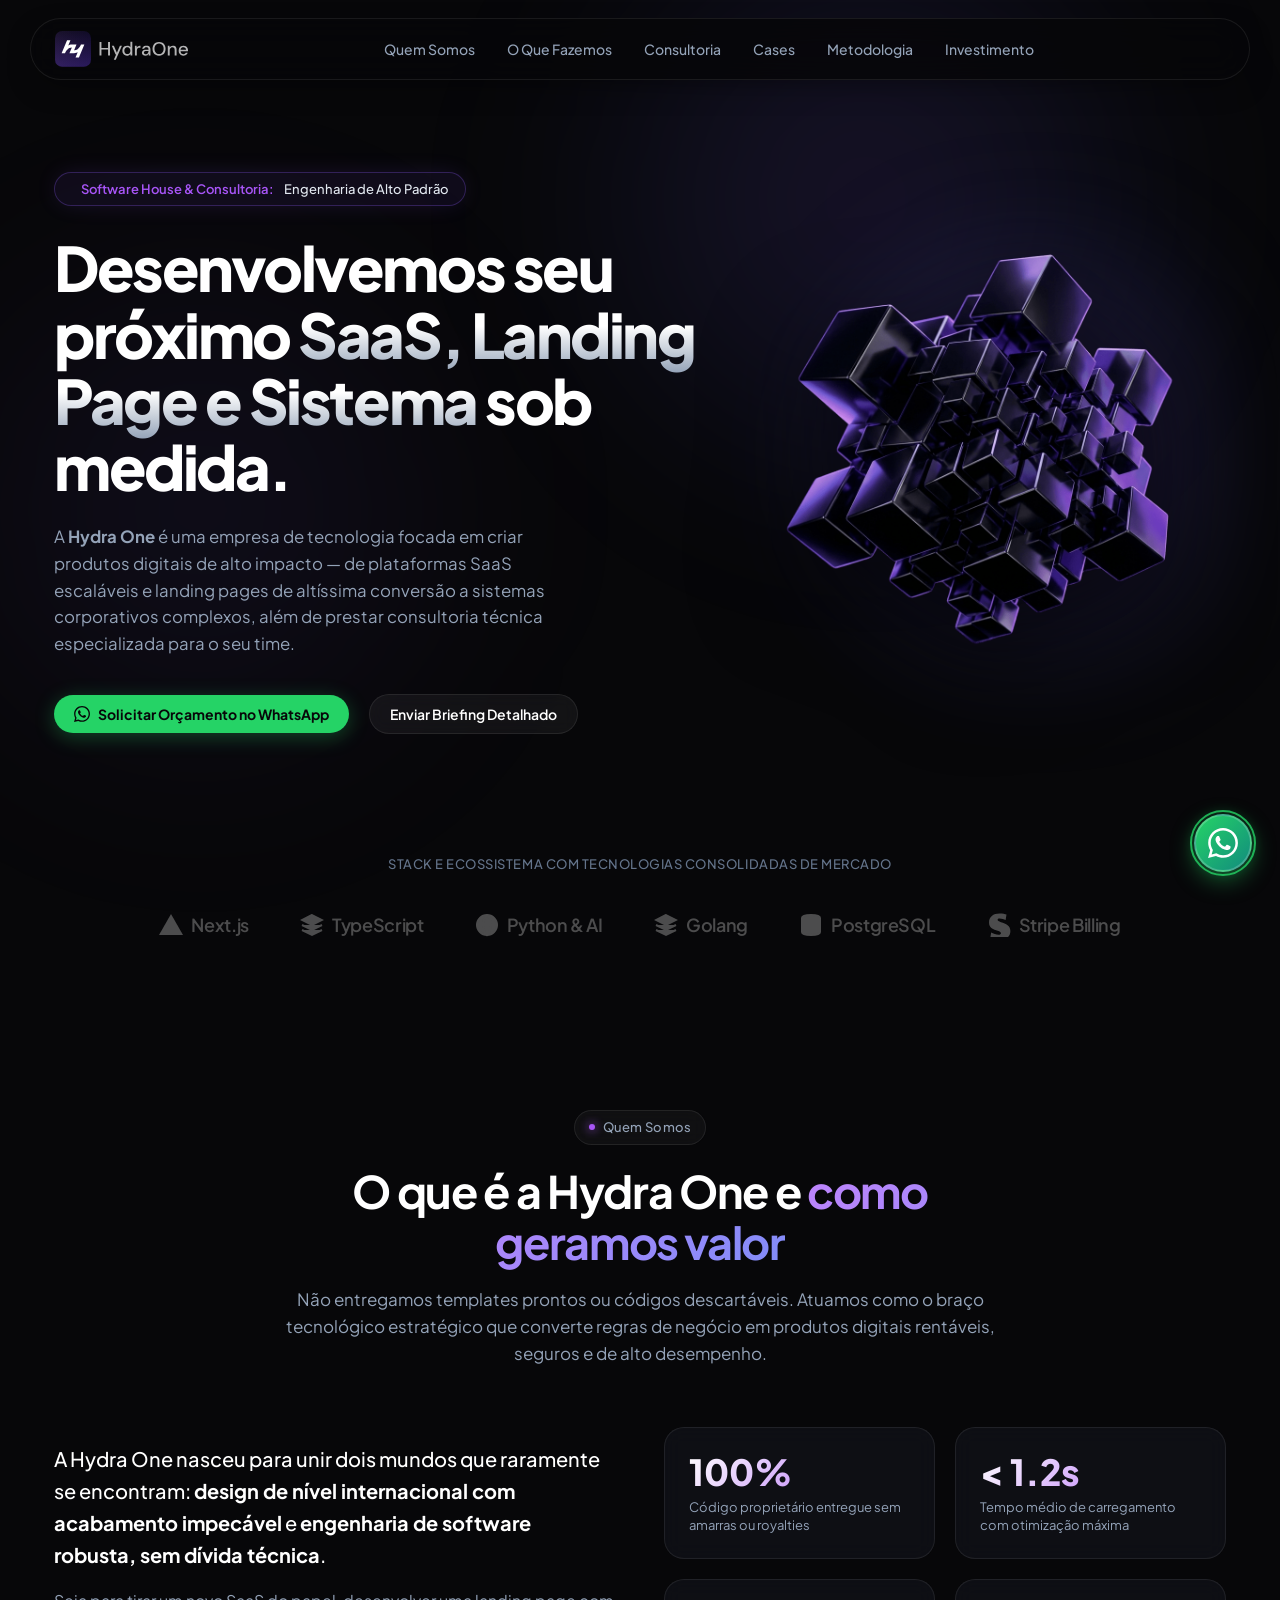
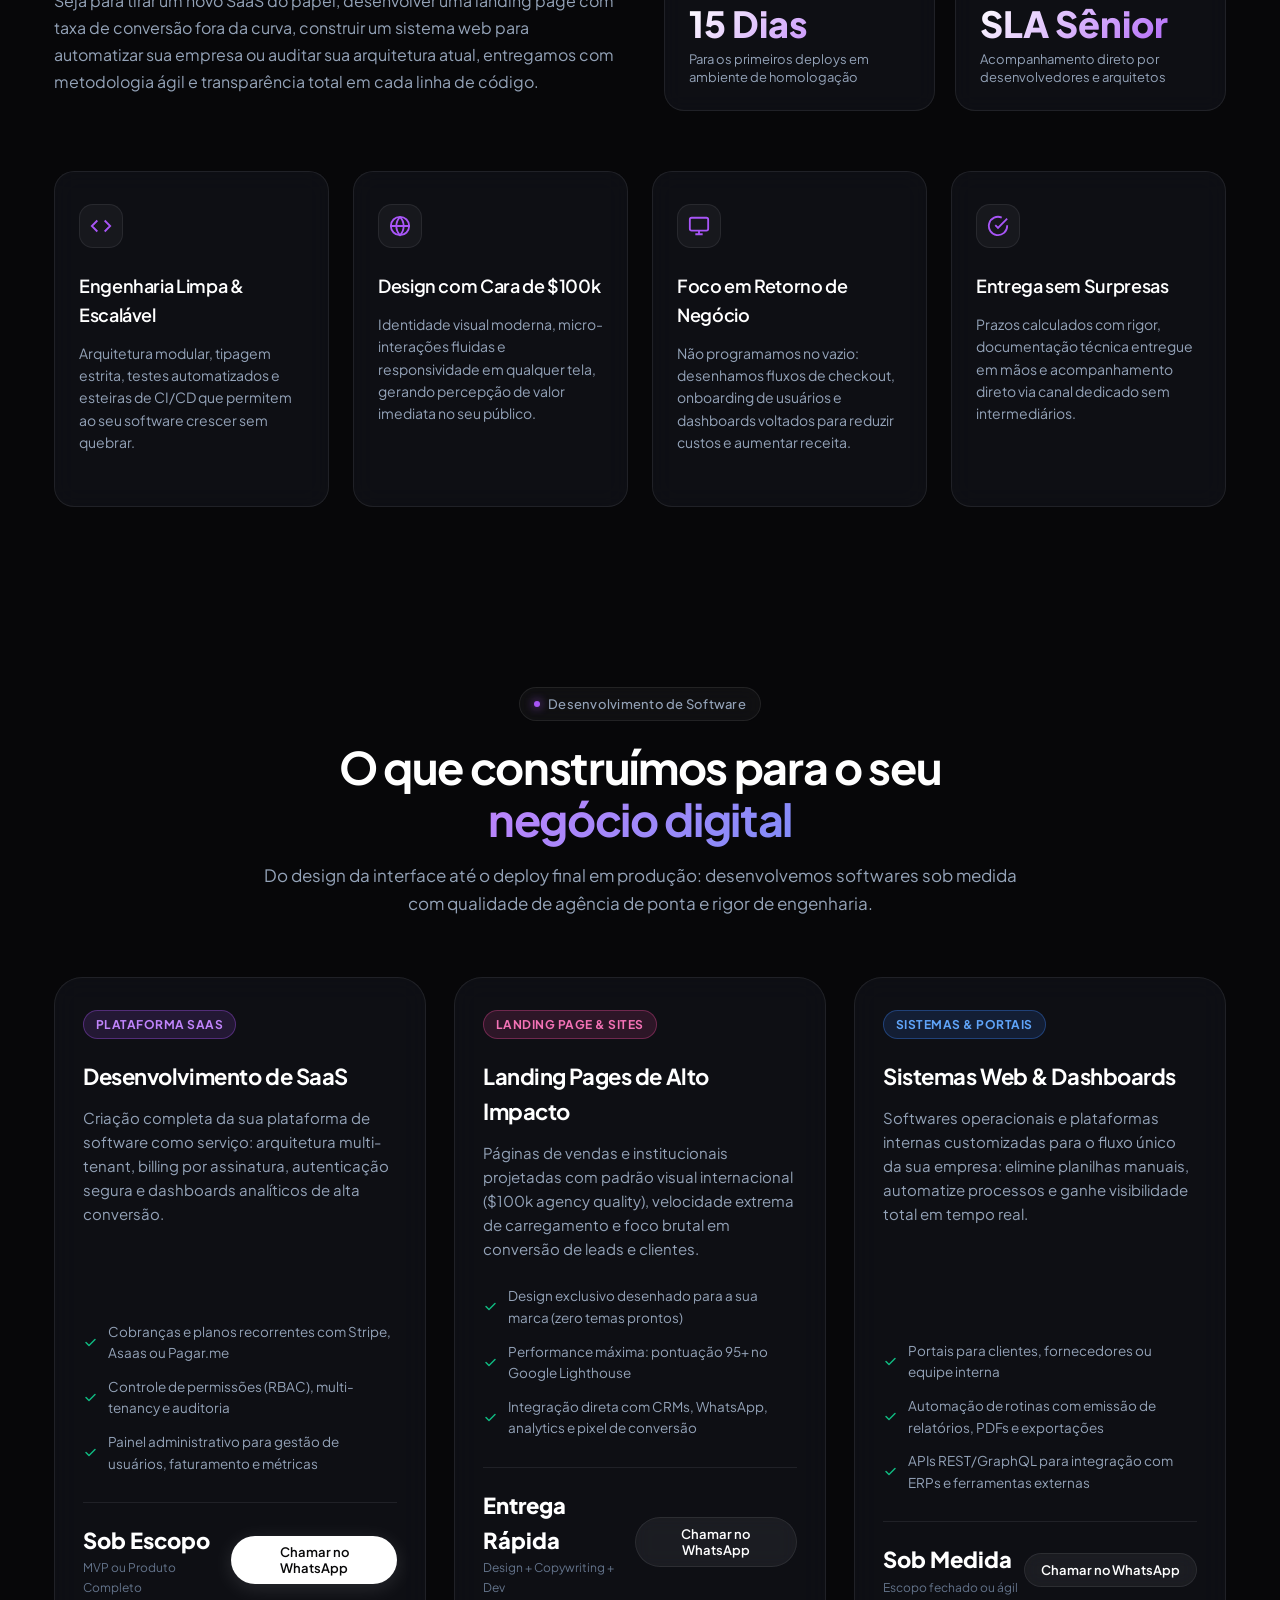
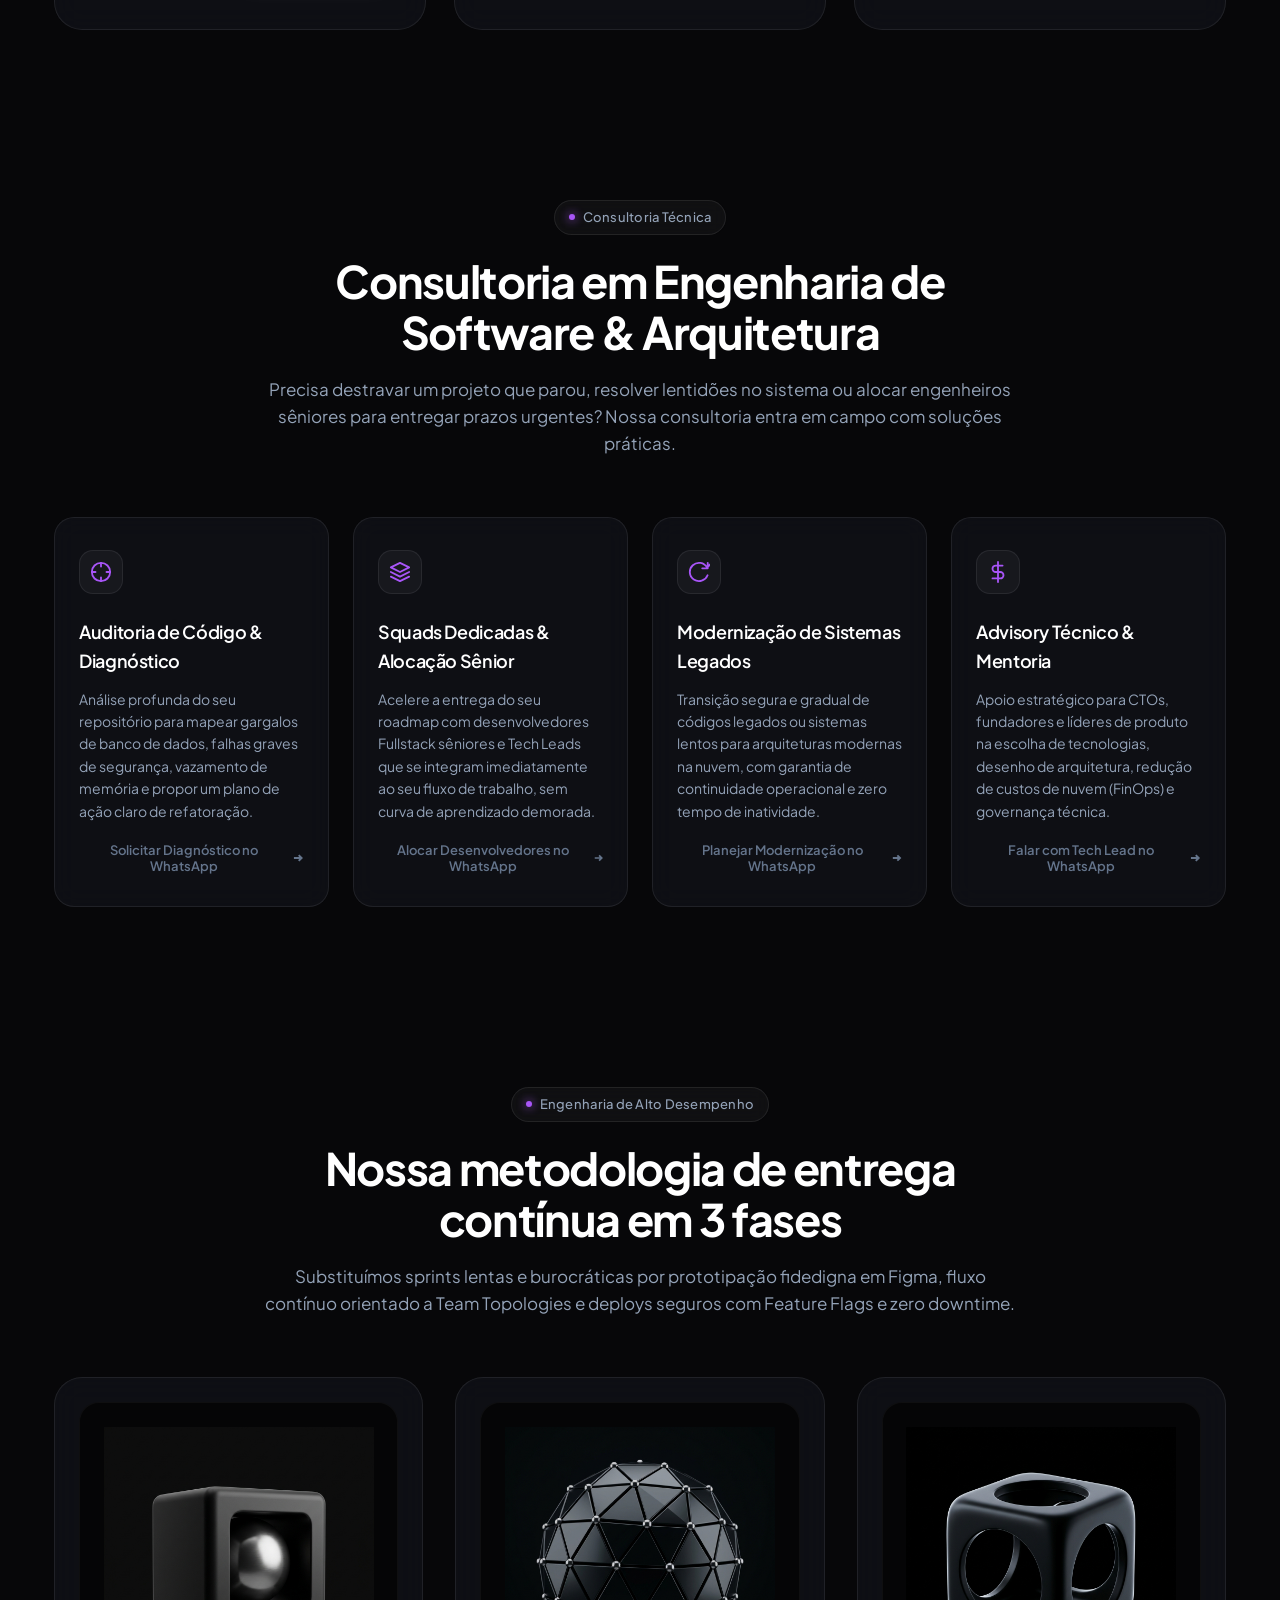
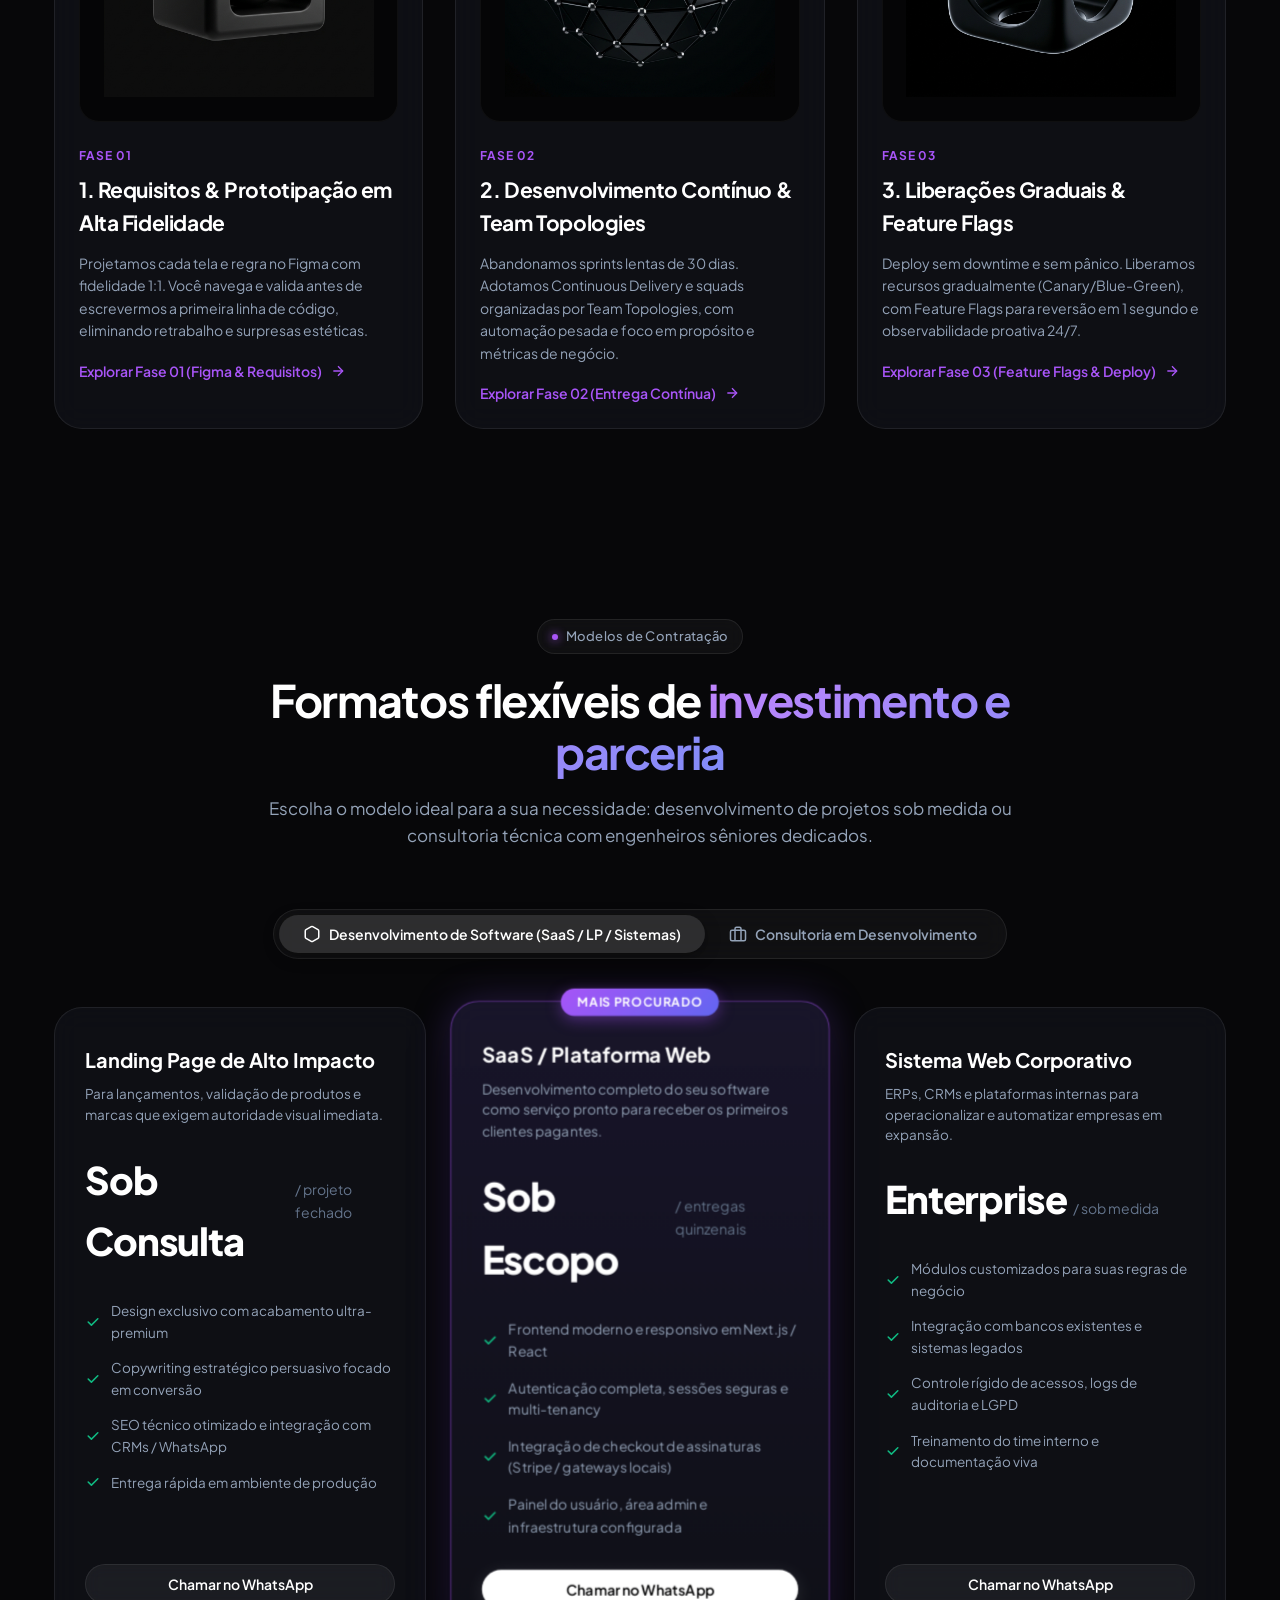
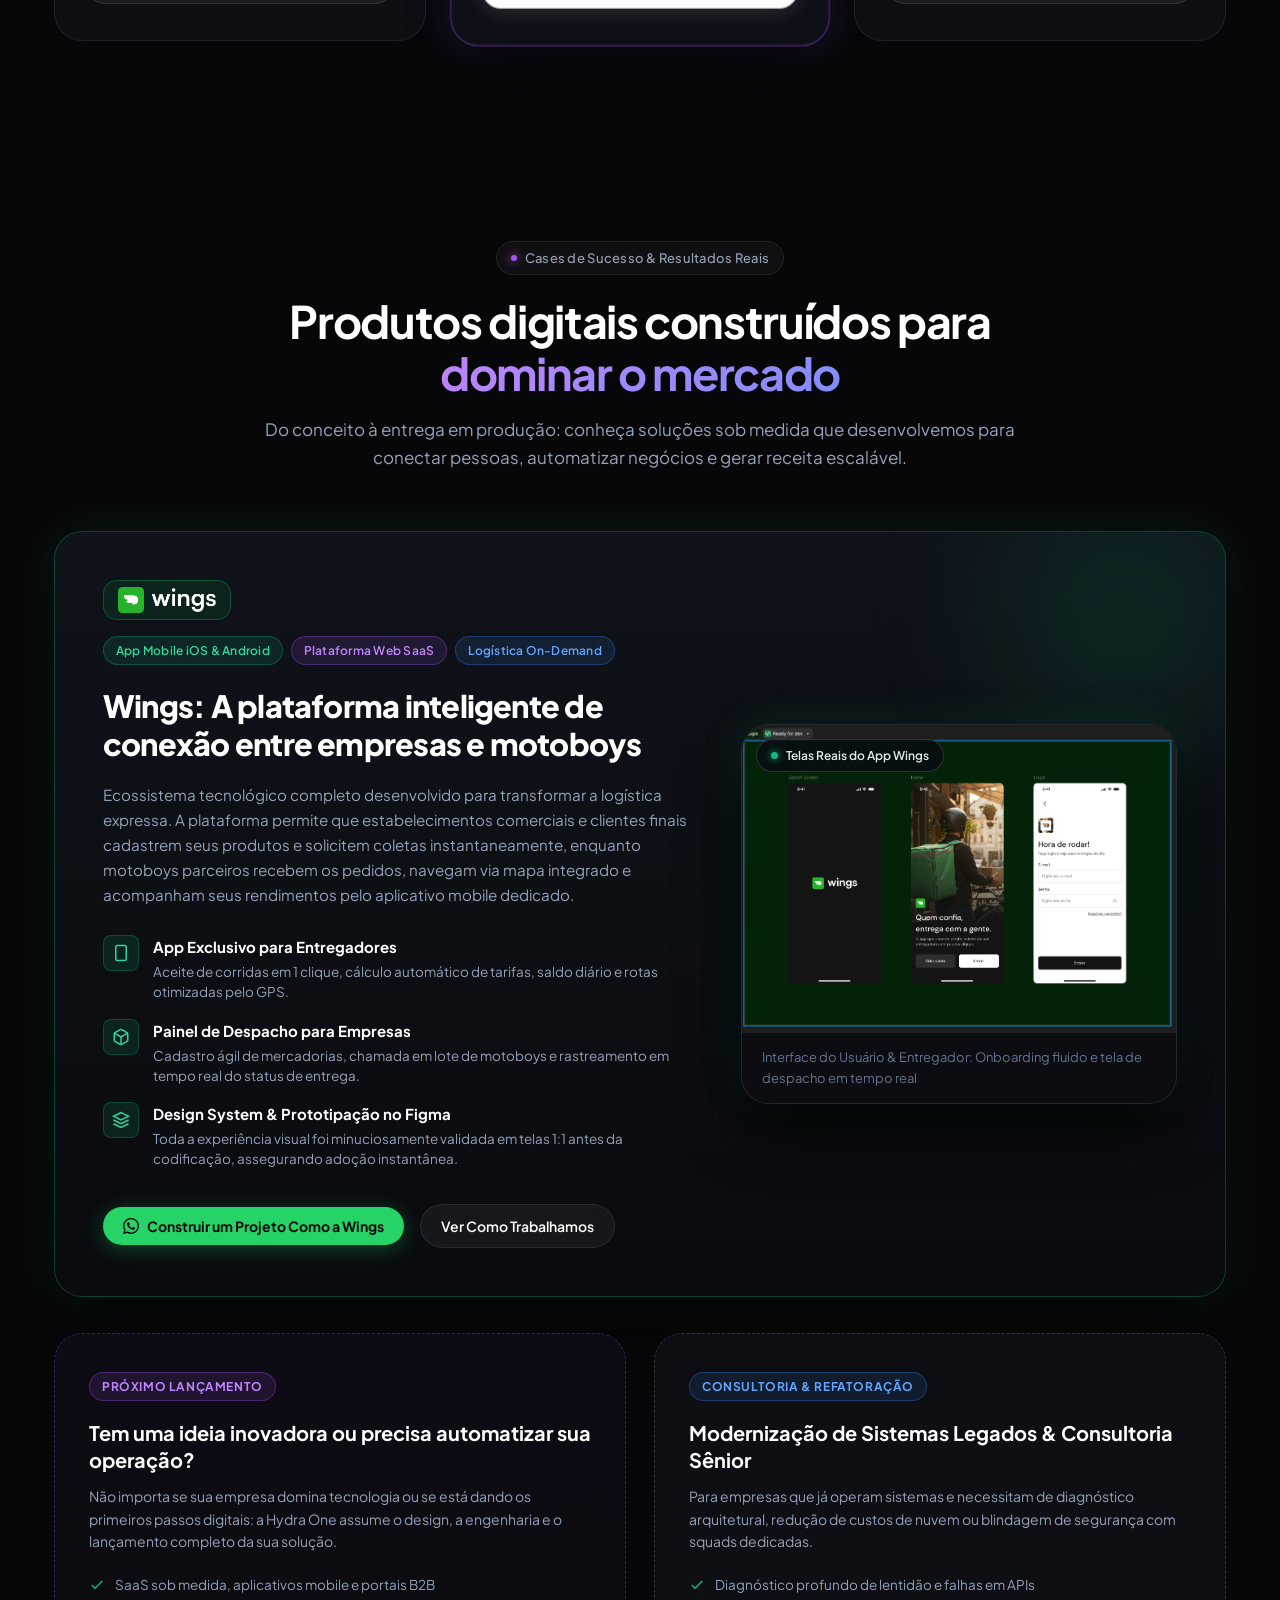
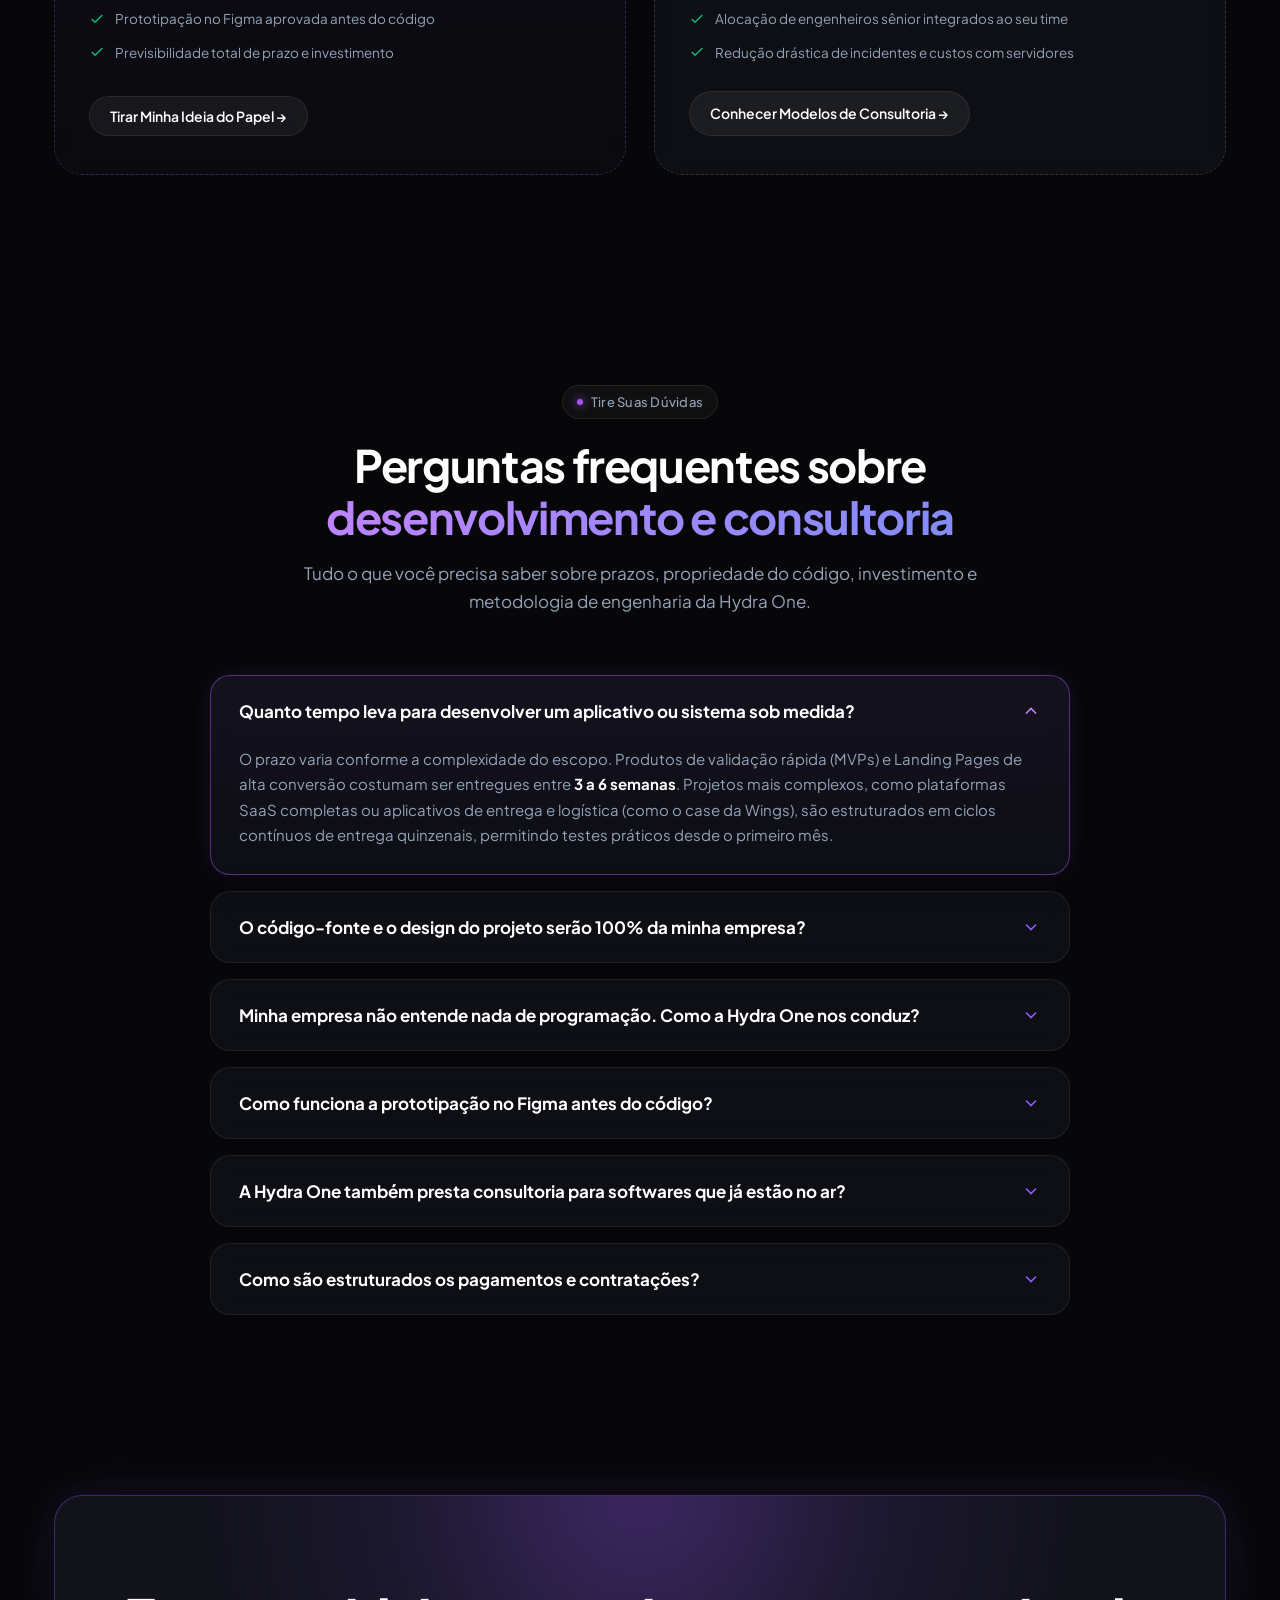
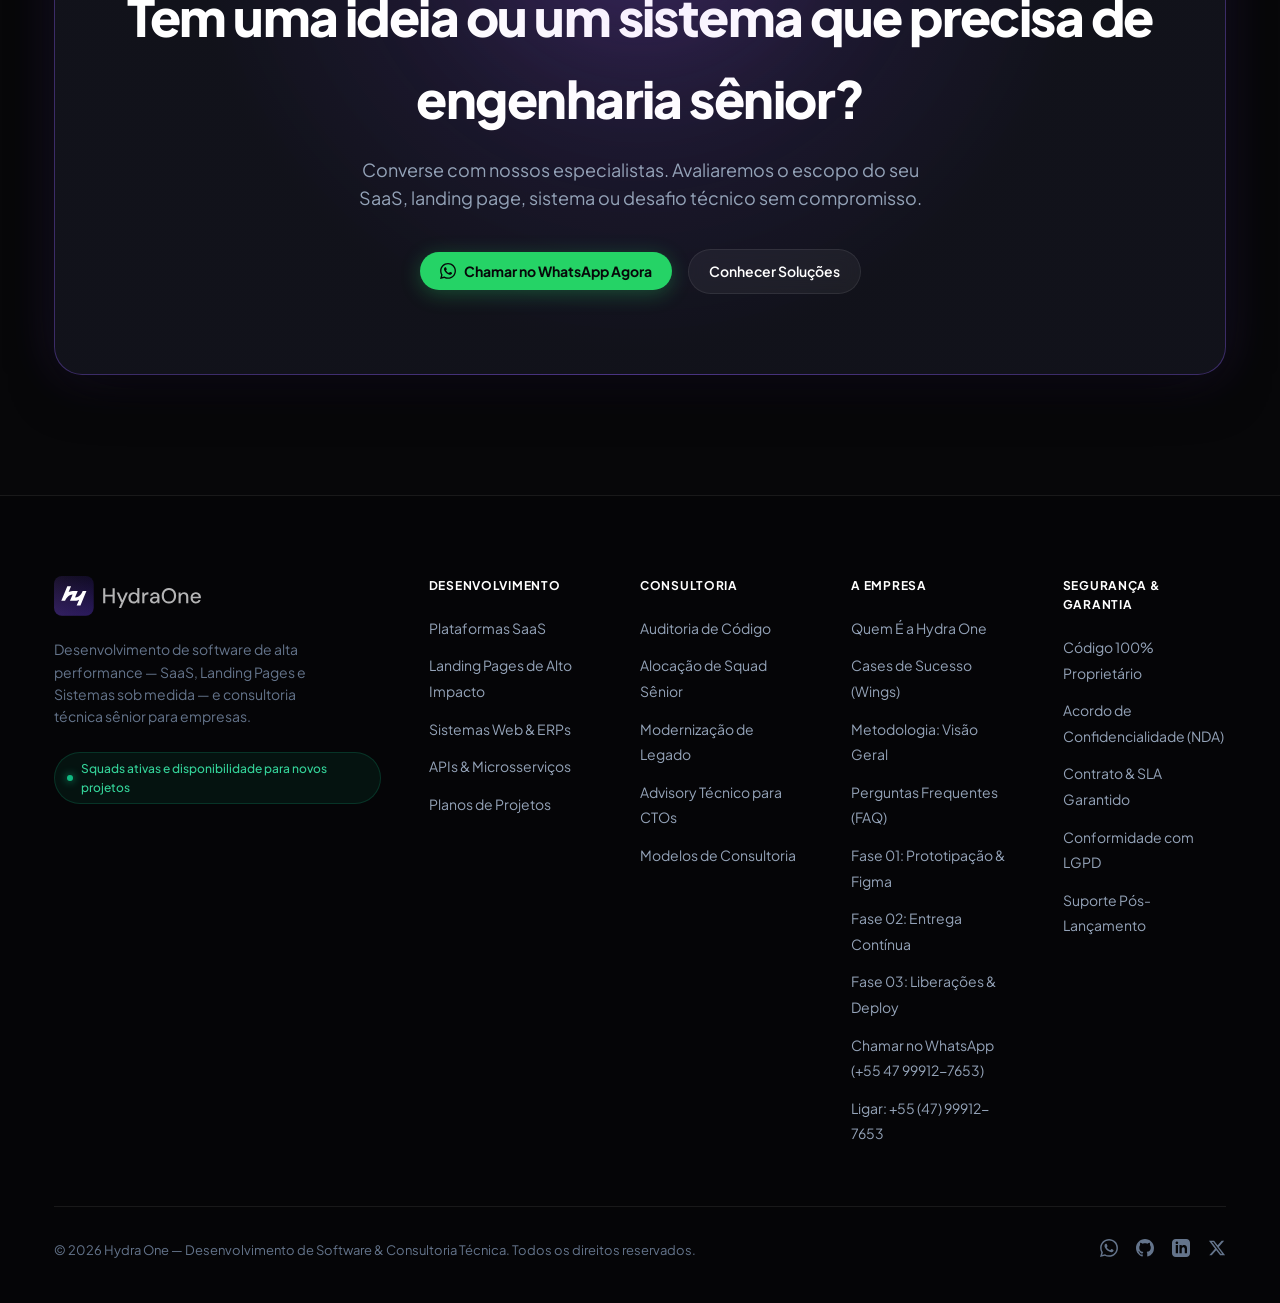
==== commit 9efe5c6d: "add metatag by seo performancing" ====
--- a/index.html
+++ b/index.html
@@ -9,16 +9,157 @@
     content="A Hydra One desenvolve softwares sob medida como SaaS, Landing Pages de alto impacto e sistemas corporativos, além de prestar consultoria técnica para acelerar e blindar a engenharia da sua empresa.">
   <meta name="theme-color" content="#070709">
 
+  <link rel="canonical" href="https://hydraone.com.br/">
+  <meta name="robots" content="index, follow, max-image-preview:large, max-snippet:-1, max-video-preview:-1">
+  <meta name="keywords" content="desenvolvimento de software, software house, criação de saas, desenvolvimento de aplicativos, aplicativos mobile, consultoria tecnica software, prototipação figma, sistemas web sob medida, hydra one">
+  <meta name="author" content="Hydra One">
+
   <!-- Favicon -->
   <link rel="icon" type="image/png" sizes="32x32" href="assets/images/fav.png">
+  <link rel="icon" type="image/x-icon" href="assets/images/favicon.ico">
   <link rel="apple-touch-icon" href="assets/images/fav.png">
 
-  <!-- Open Graph -->
-  <meta property="og:title" content="Hydra One — Desenvolvimento de Software & Consultoria">
+  <!-- Open Graph / Facebook -->
+  <meta property="og:title" content="Hydra One — Desenvolvimento de Software & Consultoria Especializada">
   <meta property="og:description"
-    content="Construímos SaaS, Landing Pages de alta conversão, sistemas corporativos e prestamos consultoria técnica sênior para times de desenvolvimento.">
+    content="Construímos SaaS, aplicativos mobile e sistemas corporativos sob medida, além de prestar consultoria técnica sênior para times de tecnologia.">
   <meta property="og:type" content="website">
-  <meta property="og:image" content="assets/images/fav.png">
+  <meta property="og:url" content="https://hydraone.com.br/">
+  <meta property="og:site_name" content="Hydra One">
+  <meta property="og:locale" content="pt_BR">
+  <meta property="og:image" content="https://hydraone.com.br/assets/images/hero-cubes.png">
+
+  <!-- Twitter Card -->
+  <meta name="twitter:card" content="summary_large_image">
+  <meta name="twitter:title" content="Hydra One — Desenvolvimento de Software & Consultoria Especializada">
+  <meta name="twitter:description"
+    content="Construímos SaaS, aplicativos mobile e sistemas corporativos sob medida com engenharia sênior e prototipação no Figma.">
+  <meta name="twitter:image" content="https://hydraone.com.br/assets/images/hero-cubes.png">
+
+  <!-- Structured Data / JSON-LD for Google Rich Results & Rich Snippets -->
+  <script type="application/ld+json">
+  {
+    "@context": "https://schema.org",
+    "@graph": [
+      {
+        "@type": "ProfessionalService",
+        "@id": "https://hydraone.com.br/#organization",
+        "name": "Hydra One — Desenvolvimento de Software & Consultoria",
+        "alternateName": "Hydra One",
+        "url": "https://hydraone.com.br/",
+        "logo": "https://hydraone.com.br/assets/images/logo.svg",
+        "image": "https://hydraone.com.br/assets/images/hero-cubes.png",
+        "description": "Empresa especializada em desenvolvimento de software sob medida, criação de plataformas SaaS, aplicativos mobile iOS/Android e consultoria técnica sênior.",
+        "telephone": "+55-47-99912-7653",
+        "priceRange": "$$$$",
+        "address": {
+          "@type": "PostalAddress",
+          "addressCountry": "BR"
+        },
+        "areaServed": {
+          "@type": "Country",
+          "name": "Brasil"
+        },
+        "sameAs": [
+          "https://github.com",
+          "https://wa.me/5547999127653"
+        ],
+        "knowsAbout": [
+          "Desenvolvimento de Software sob Medida",
+          "Criação de SaaS e Plataformas Web",
+          "Desenvolvimento de Aplicativos Mobile",
+          "Prototipação em Alta Fidelidade no Figma",
+          "Consultoria Técnica e Auditoria de Código",
+          "Continuous Delivery e Team Topologies"
+        ],
+        "hasOfferCatalog": {
+          "@type": "OfferCatalog",
+          "name": "Catálogo de Soluções Hydra One",
+          "itemListElement": [
+            {
+              "@type": "Offer",
+              "itemOffered": {
+                "@type": "Service",
+                "name": "Desenvolvimento de Plataformas SaaS & Web Apps",
+                "description": "Engenharia completa de softwares como serviço com arquitetura escalável e alta disponibilidade."
+              }
+            },
+            {
+              "@type": "Offer",
+              "itemOffered": {
+                "@type": "Service",
+                "name": "Desenvolvimento de Aplicativos Mobile (iOS & Android)",
+                "description": "Criação de aplicativos mobile de alto desempenho como a plataforma Wings com geolocalização e rotas em tempo real."
+              }
+            },
+            {
+              "@type": "Offer",
+              "itemOffered": {
+                "@type": "Service",
+                "name": "Consultoria Técnica & Squads Sênior",
+                "description": "Alocação de engenheiros sêniores e auditoria para blindar e acelerar sistemas corporativos."
+              }
+            }
+          ]
+        }
+      },
+      {
+        "@type": "FAQPage",
+        "@id": "https://hydraone.com.br/#faq",
+        "mainEntity": [
+          {
+            "@type": "Question",
+            "name": "Quanto tempo leva para desenvolver um aplicativo ou sistema sob medida?",
+            "acceptedAnswer": {
+              "@type": "Answer",
+              "text": "O prazo varia conforme a complexidade do escopo. Produtos de validação rápida (MVPs) e Landing Pages de alta conversão costumam ser entregues entre 3 a 6 semanas. Projetos mais complexos, como plataformas SaaS completas ou aplicativos de entrega e logística (como a Wings), costumam ser estruturados em ciclos contínuos de entrega quinzenais, permitindo testes práticos desde o primeiro mês."
+            }
+          },
+          {
+            "@type": "Question",
+            "name": "O código-fonte e o design do projeto serão 100% da minha empresa?",
+            "acceptedAnswer": {
+              "@type": "Answer",
+              "text": "Sim, com certeza. Todo o código-fonte desenvolvido, banco de dados, design tokens e arquivos de protótipo no Figma são de propriedade 100% exclusiva da sua empresa sob contrato formal e acordo de confidencialidade (NDA). Não retemos propriedade intelectual de produtos desenvolvidos sob encomenda."
+            }
+          },
+          {
+            "@type": "Question",
+            "name": "Minha empresa não tem conhecimento técnico. Como a Hydra One conduz o projeto?",
+            "acceptedAnswer": {
+              "@type": "Answer",
+              "text": "Nossa abordagem foi desenhada para decisores de negócios sem viés técnico. Traduzimos as necessidades da sua operação em requisitos práticos. Na Fase 01, projetamos cada tela no Figma em alta fidelidade para que você valide visualmente antes de escrevermos código. Você sempre sabe exatamente o que está sendo construído."
+            }
+          },
+          {
+            "@type": "Question",
+            "name": "Como funciona a prototipação no Figma antes do desenvolvimento?",
+            "acceptedAnswer": {
+              "@type": "Answer",
+              "text": "Antes de programar, nossa equipe desenha todos os fluxos de telas, botões, modais e regras no Figma com fidelidade 1:1. Você navega pelo protótipo como se fosse o app pronto, eliminando suposições e zerando custos de retrabalho."
+            }
+          },
+          {
+            "@type": "Question",
+            "name": "A Hydra One também presta consultoria para softwares que já estão no ar?",
+            "acceptedAnswer": {
+              "@type": "Answer",
+              "text": "Sim. Atuamos com auditoria técnica para diagnosticar gargalos de lentidão, falhas de segurança e custos excessivos em nuvem, além de alocação de squads sêniores para acelerar seu roadmap."
+            }
+          },
+          {
+            "@type": "Question",
+            "name": "Como são feitos os pagamentos e a contratação?",
+            "acceptedAnswer": {
+              "@type": "Answer",
+              "text": "Trabalhamos com dois modelos flexíveis: Preço Fixo por Escopo (com parcelamento vinculado a marcos de entrega homologados) e Retainer Mensal por Squad / Consultoria Técnica. Tudo formalizado em contrato comercial com SLA garantido."
+            }
+          }
+        ]
+      }
+    ]
+  }
+  </script>
 
   <!-- Stylesheets -->
   <link rel="stylesheet" href="css/variables.css">
@@ -123,7 +264,7 @@
             <div class="visual-ambient-glow"></div>
             <div class="hero-image-wrapper">
               <img src="assets/images/hero-cubes.png" alt="Composição 3D de blocos de obsidiana e cromo da Hydra One"
-                class="hero-3d-img" width="520" height="520">
+                class="hero-3d-img" width="520" height="520" fetchpriority="high" decoding="async">
             </div>
           </div>
         </div>
@@ -1099,7 +1240,7 @@
                 </div>
                 <img src="assets/images/wings-screens-showcase.png"
                   alt="Telas do aplicativo Wings: Onboarding, Login e Gestão de Entregas desenvolvidos pela Hydra One"
-                  class="case-preview-img" width="720" height="510" loading="lazy">
+                  class="case-preview-img" width="720" height="510" loading="lazy" decoding="async">
                 <div class="case-preview-caption">
                   <span>Interface do Usuário & Entregador: Onboarding fluido e tela de despacho em tempo real</span>
                 </div>
@@ -1168,6 +1309,118 @@
     </section>
 
     <!-- ==========================================================================
+         FAQ (Perguntas Frequentes & SEO Rich Snippets)
+         ========================================================================== -->
+    <section class="faq-section" id="faq">
+      <div class="container">
+        <div class="section-header">
+          <div class="section-badge">
+            <span class="dot"></span>
+            <span>Tire Suas Dúvidas</span>
+          </div>
+          <h2 class="section-title">
+            Perguntas frequentes sobre <span class="text-purple">desenvolvimento e consultoria</span>
+          </h2>
+          <p class="section-description">
+            Tudo o que você precisa saber sobre prazos, propriedade do código, investimento e metodologia de engenharia da Hydra One.
+          </p>
+        </div>
+
+        <div class="faq-accordion-container">
+          <!-- FAQ Item 1 -->
+          <div class="faq-item active">
+            <button class="faq-question" aria-expanded="true">
+              <span>Quanto tempo leva para desenvolver um aplicativo ou sistema sob medida?</span>
+              <svg class="faq-icon" viewBox="0 0 24 24" fill="none" stroke="currentColor" stroke-width="2">
+                <polyline points="6 9 12 15 18 9"></polyline>
+              </svg>
+            </button>
+            <div class="faq-answer">
+              <p>
+                O prazo varia conforme a complexidade do escopo. Produtos de validação rápida (MVPs) e Landing Pages de alta conversão costumam ser entregues entre <strong>3 a 6 semanas</strong>. Projetos mais complexos, como plataformas SaaS completas ou aplicativos de entrega e logística (como o case da Wings), são estruturados em ciclos contínuos de entrega quinzenais, permitindo testes práticos desde o primeiro mês.
+              </p>
+            </div>
+          </div>
+
+          <!-- FAQ Item 2 -->
+          <div class="faq-item">
+            <button class="faq-question" aria-expanded="false">
+              <span>O código-fonte e o design do projeto serão 100% da minha empresa?</span>
+              <svg class="faq-icon" viewBox="0 0 24 24" fill="none" stroke="currentColor" stroke-width="2">
+                <polyline points="6 9 12 15 18 9"></polyline>
+              </svg>
+            </button>
+            <div class="faq-answer">
+              <p>
+                <strong>Sim, com certeza.</strong> Todo o código-fonte desenvolvido, banco de dados, design tokens e arquivos de protótipo no Figma são de propriedade 100% exclusiva da sua empresa sob contrato formal e acordo de confidencialidade (NDA). Não retemos propriedade intelectual de produtos desenvolvidos sob encomenda.
+              </p>
+            </div>
+          </div>
+
+          <!-- FAQ Item 3 -->
+          <div class="faq-item">
+            <button class="faq-question" aria-expanded="false">
+              <span>Minha empresa não entende nada de programação. Como a Hydra One nos conduz?</span>
+              <svg class="faq-icon" viewBox="0 0 24 24" fill="none" stroke="currentColor" stroke-width="2">
+                <polyline points="6 9 12 15 18 9"></polyline>
+              </svg>
+            </button>
+            <div class="faq-answer">
+              <p>
+                Nossa metodologia foi desenhada para empresários e decisores de negócio sem conhecimento técnico. Traduzimos termos complexos em impactos práticos para sua operação. Na Fase 01, desenhamos cada tela no Figma para que você navegue e aprove o visual e as regras de negócio antes de qualquer desenvolvimento. Você terá clareza total em cada etapa.
+              </p>
+            </div>
+          </div>
+
+          <!-- FAQ Item 4 -->
+          <div class="faq-item">
+            <button class="faq-question" aria-expanded="false">
+              <span>Como funciona a prototipação no Figma antes do código?</span>
+              <svg class="faq-icon" viewBox="0 0 24 24" fill="none" stroke="currentColor" stroke-width="2">
+                <polyline points="6 9 12 15 18 9"></polyline>
+              </svg>
+            </button>
+            <div class="faq-answer">
+              <p>
+                Criamos um protótipo navegável em alta fidelidade no Figma com 100% de paridade com o sistema final. Você clica em botões, testa fluxos de formulários e visualiza a identidade visual antes da primeira linha de código ser escrita. Isso zera o retrabalho e protege seu orçamento contra mudanças tardias.
+              </p>
+            </div>
+          </div>
+
+          <!-- FAQ Item 5 -->
+          <div class="faq-item">
+            <button class="faq-question" aria-expanded="false">
+              <span>A Hydra One também presta consultoria para softwares que já estão no ar?</span>
+              <svg class="faq-icon" viewBox="0 0 24 24" fill="none" stroke="currentColor" stroke-width="2">
+                <polyline points="6 9 12 15 18 9"></polyline>
+              </svg>
+            </button>
+            <div class="faq-answer">
+              <p>
+                Sim. Realizamos auditorias técnicas para diagnosticar problemas de lentidão, falhas de segurança e altos custos de infraestrutura em nuvem. Além disso, alocamos squads de engenheiros sêniores integrados ao seu time existente para acelerar lançamentos críticos.
+              </p>
+            </div>
+          </div>
+
+          <!-- FAQ Item 6 -->
+          <div class="faq-item">
+            <button class="faq-question" aria-expanded="false">
+              <span>Como são estruturados os pagamentos e contratações?</span>
+              <svg class="faq-icon" viewBox="0 0 24 24" fill="none" stroke="currentColor" stroke-width="2">
+                <polyline points="6 9 12 15 18 9"></polyline>
+              </svg>
+            </button>
+            <div class="faq-answer">
+              <p>
+                Trabalhamos com dois modelos transparentes: <strong>Preço Fixo por Escopo</strong> (com marcos de pagamento atrelados a entregas homologadas) e <strong>Retainer Mensal por Squad / Consultoria</strong> (horas de especialistas sêniores dedicadas). Tudo com contrato formal, nota fiscal e SLA garantido.
+              </p>
+            </div>
+          </div>
+        </div>
+      </div>
+    </section>
+
+    <!-- ==========================================================================
          Pre-Footer High-Impact CTA Banner
          ========================================================================== -->
     <section class="prefooter-section">
@@ -1244,6 +1497,7 @@
             <li><a href="#about">Quem É a Hydra One</a></li>
             <li><a href="#cases">Cases de Sucesso (Wings)</a></li>
             <li><a href="#how-it-works">Metodologia: Visão Geral</a></li>
+            <li><a href="#faq">Perguntas Frequentes (FAQ)</a></li>
             <li><a href="fase-1-prototipacao.html">Fase 01: Prototipação & Figma</a></li>
             <li><a href="fase-2-desenvolvimento-continuo.html">Fase 02: Entrega Contínua</a></li>
             <li><a href="fase-3-deploy-sustentacao.html">Fase 03: Liberações & Deploy</a></li>
--- a/css/styles.css
+++ b/css/styles.css
@@ -1135,6 +1135,111 @@
 .author-info p {
   font-size: 0.75rem;
   color: var(--text-muted);
+}
+
+/* ==========================================================================
+   FAQ Section (Perguntas Frequentes & SEO Rich Snippets)
+   ========================================================================== */
+.faq-section {
+  padding: 100px 0;
+  position: relative;
+}
+
+.faq-accordion-container {
+  max-width: 860px;
+  margin: 0 auto;
+  display: flex;
+  flex-direction: column;
+  gap: 16px;
+}
+
+.faq-item {
+  background: var(--bg-card);
+  border: 1px solid var(--border-subtle);
+  border-radius: var(--radius-lg);
+  overflow: hidden;
+  transition: all var(--transition-smooth);
+  backdrop-filter: blur(12px);
+}
+
+.faq-item:hover {
+  border-color: rgba(168, 85, 247, 0.35);
+  background: var(--bg-card-hover);
+}
+
+.faq-item.active {
+  border-color: rgba(168, 85, 247, 0.45);
+  background: linear-gradient(180deg, rgba(24, 20, 36, 0.8) 0%, rgba(14, 15, 22, 0.95) 100%);
+  box-shadow: 0 10px 30px -10px rgba(0, 0, 0, 0.6), 0 0 25px rgba(139, 92, 246, 0.12);
+}
+
+.faq-question {
+  width: 100%;
+  display: flex;
+  align-items: center;
+  justify-content: space-between;
+  gap: 16px;
+  padding: 24px 28px;
+  background: transparent;
+  border: none;
+  color: #ffffff;
+  font-size: 1.0625rem;
+  font-weight: 700;
+  text-align: left;
+  cursor: pointer;
+  outline: none;
+  font-family: inherit;
+  transition: color var(--transition-fast);
+}
+
+.faq-question:hover {
+  color: #c084fc;
+}
+
+.faq-icon {
+  width: 20px;
+  height: 20px;
+  color: var(--accent-purple);
+  flex-shrink: 0;
+  transition: transform var(--transition-smooth);
+}
+
+.faq-item.active .faq-icon {
+  transform: rotate(180deg);
+  color: #c084fc;
+}
+
+.faq-answer {
+  max-height: 0;
+  overflow: hidden;
+  transition: max-height 0.35s cubic-bezier(0.16, 1, 0.3, 1), padding 0.3s ease;
+  padding: 0 28px;
+}
+
+.faq-item.active .faq-answer {
+  max-height: 400px;
+  padding: 0 28px 26px 28px;
+}
+
+.faq-answer p {
+  font-size: 0.9375rem;
+  color: var(--text-secondary);
+  line-height: 1.7;
+}
+
+.faq-answer strong {
+  color: #ffffff;
+}
+
+@media (max-width: 768px) {
+  .faq-question {
+    padding: 20px;
+    font-size: 0.95rem;
+  }
+
+  .faq-item.active .faq-answer {
+    padding: 0 20px 20px 20px;
+  }
 }
 
 /* ==========================================================================
